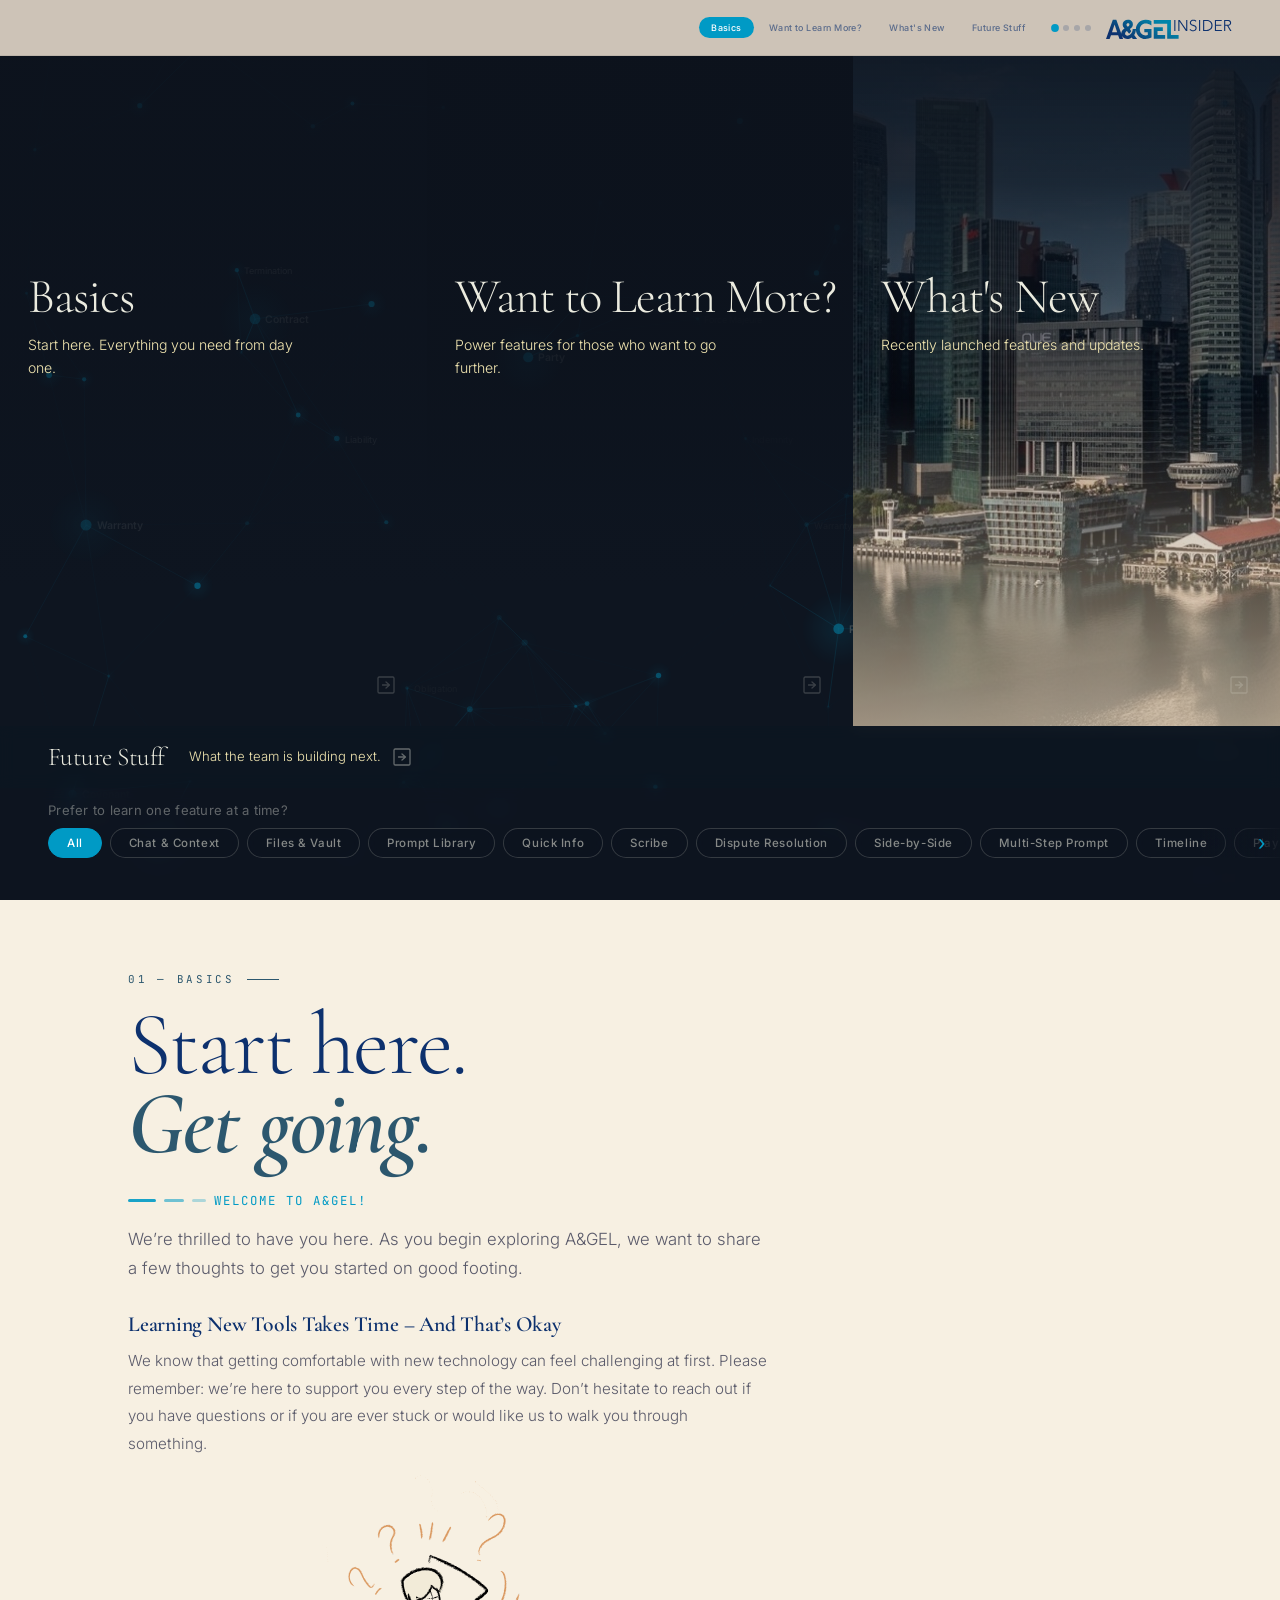
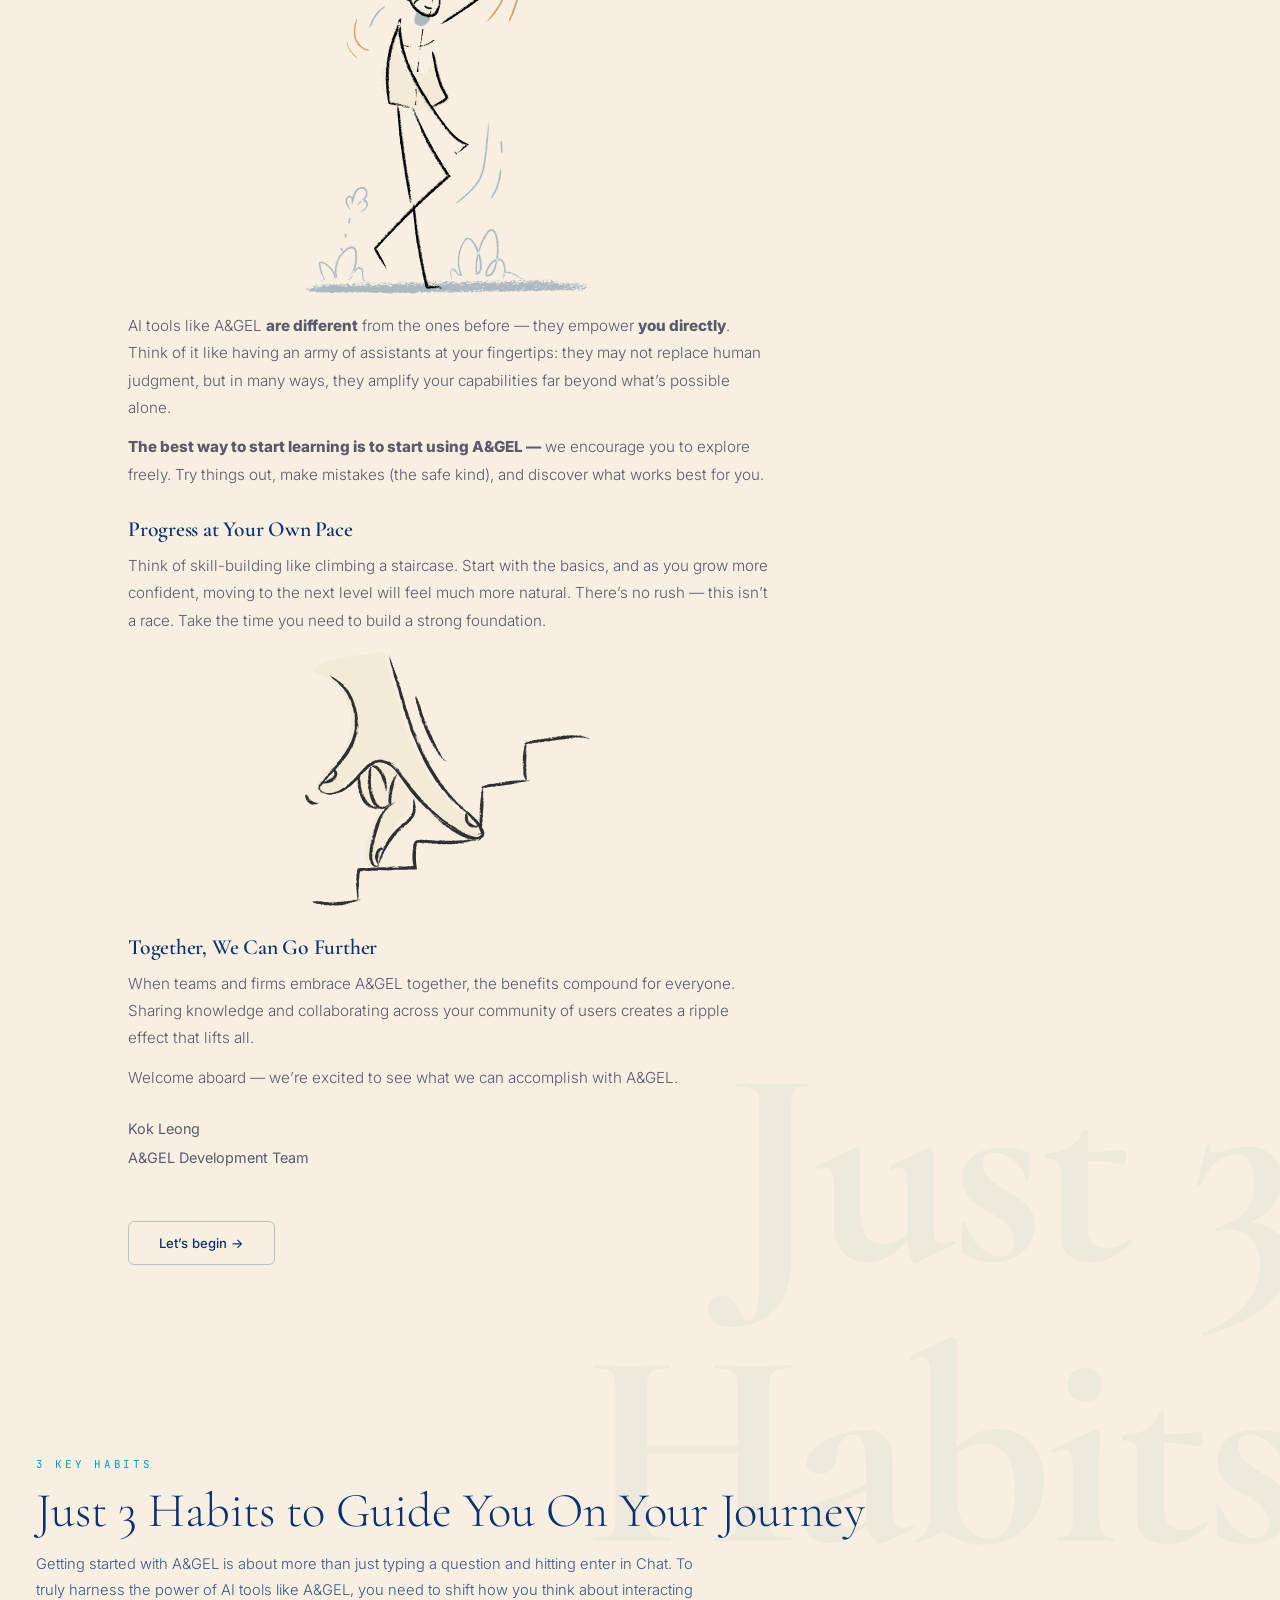
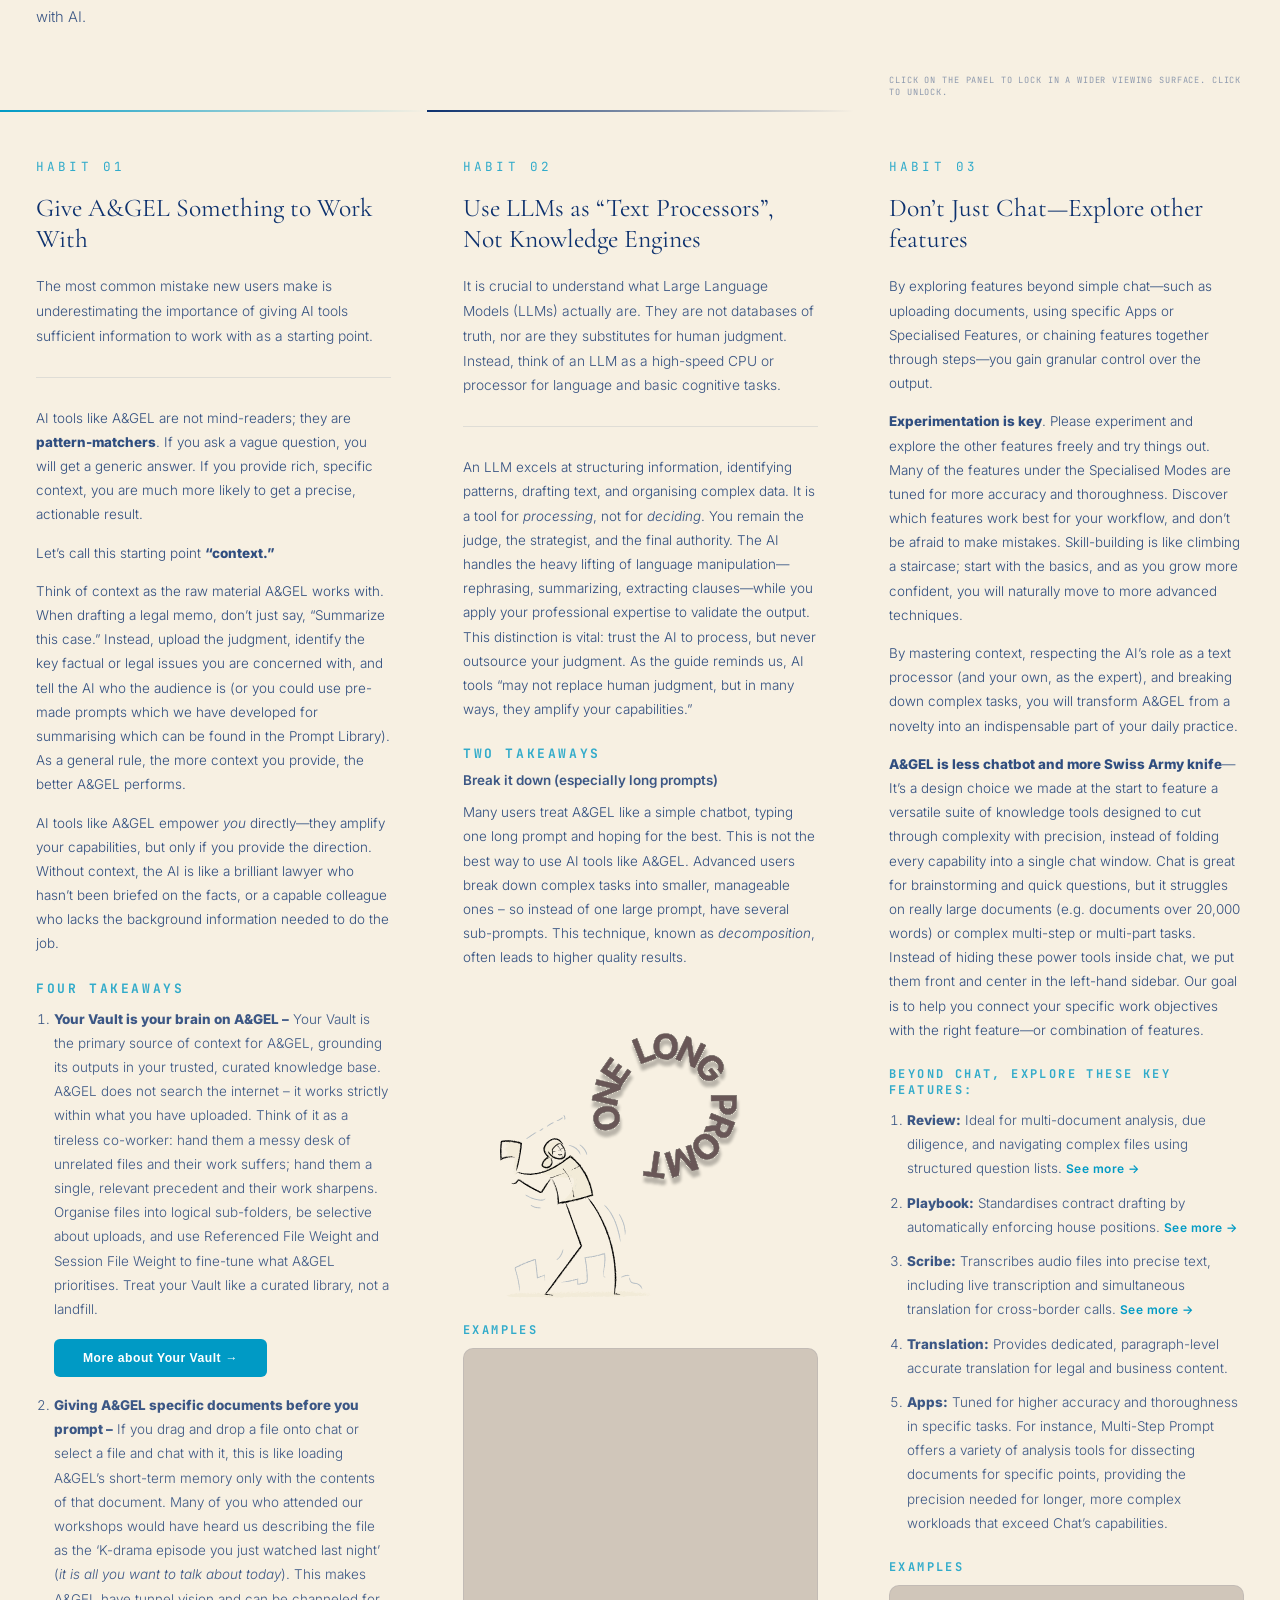
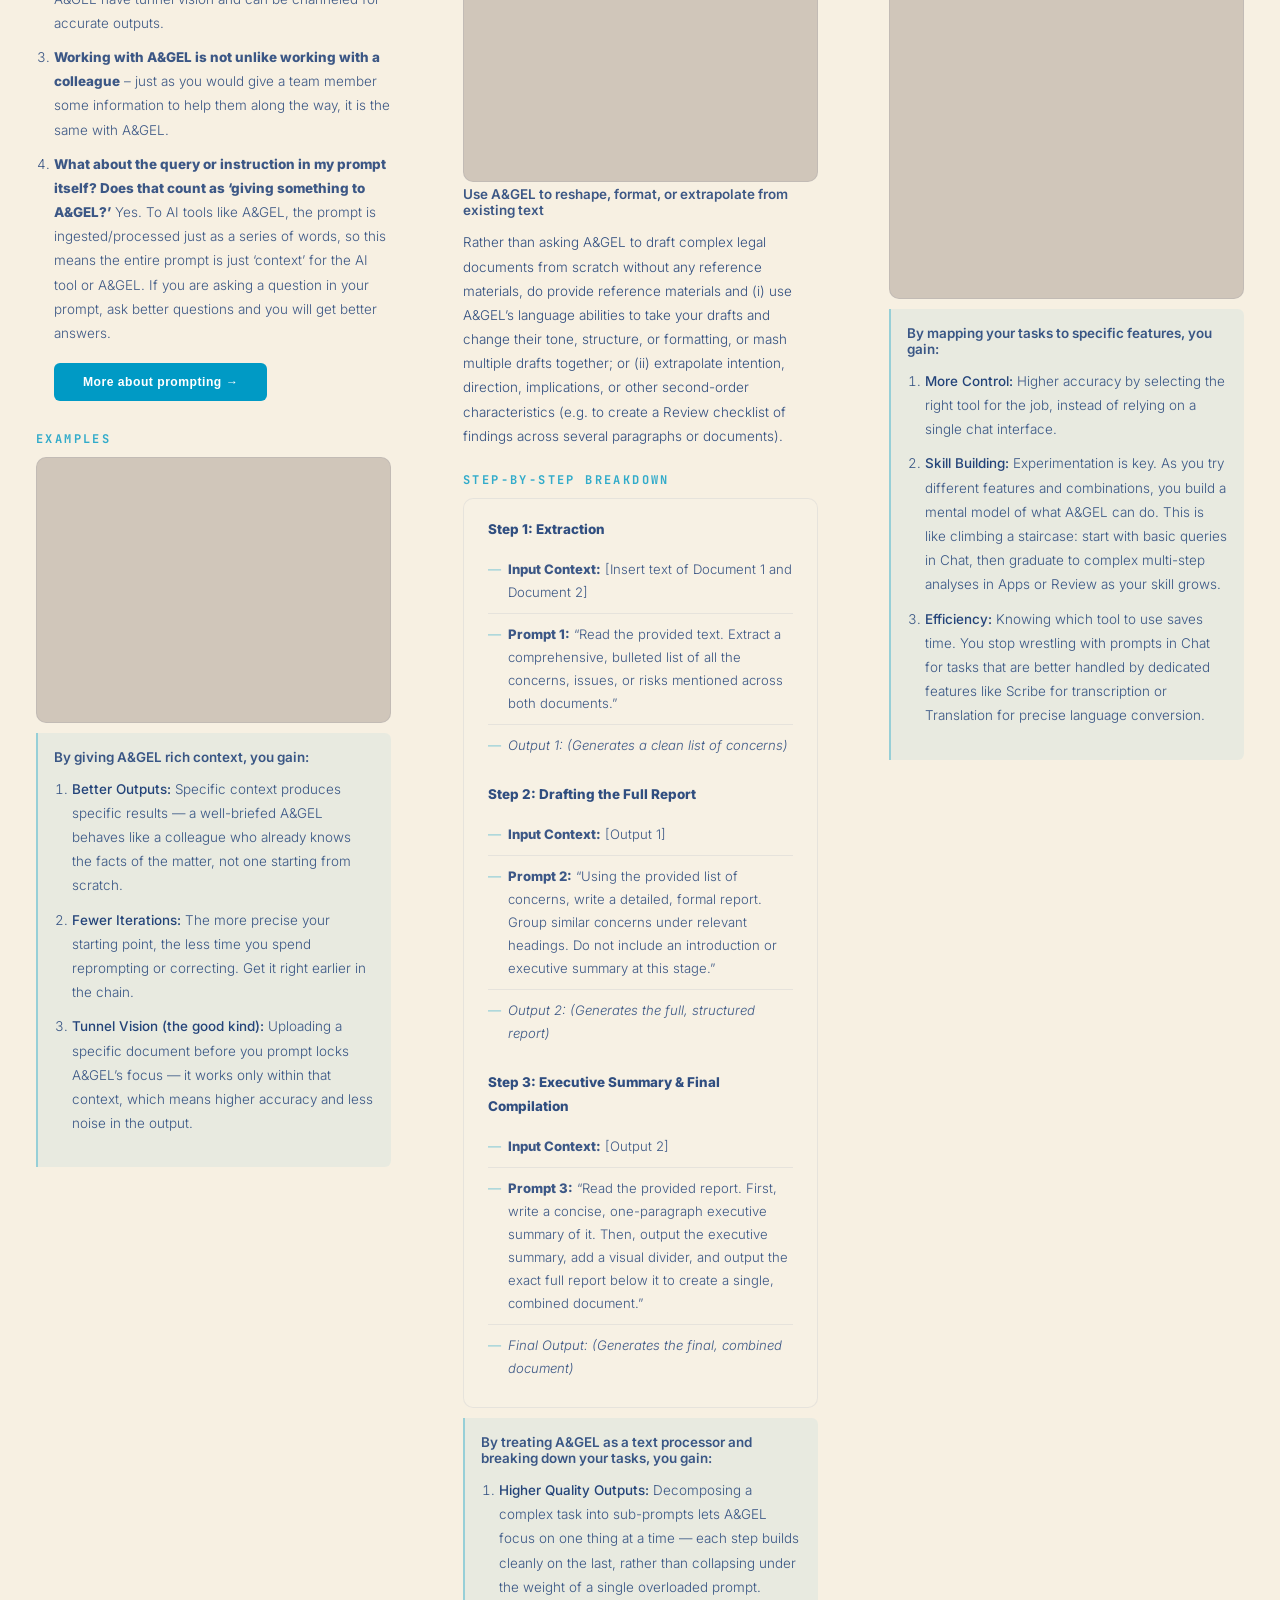
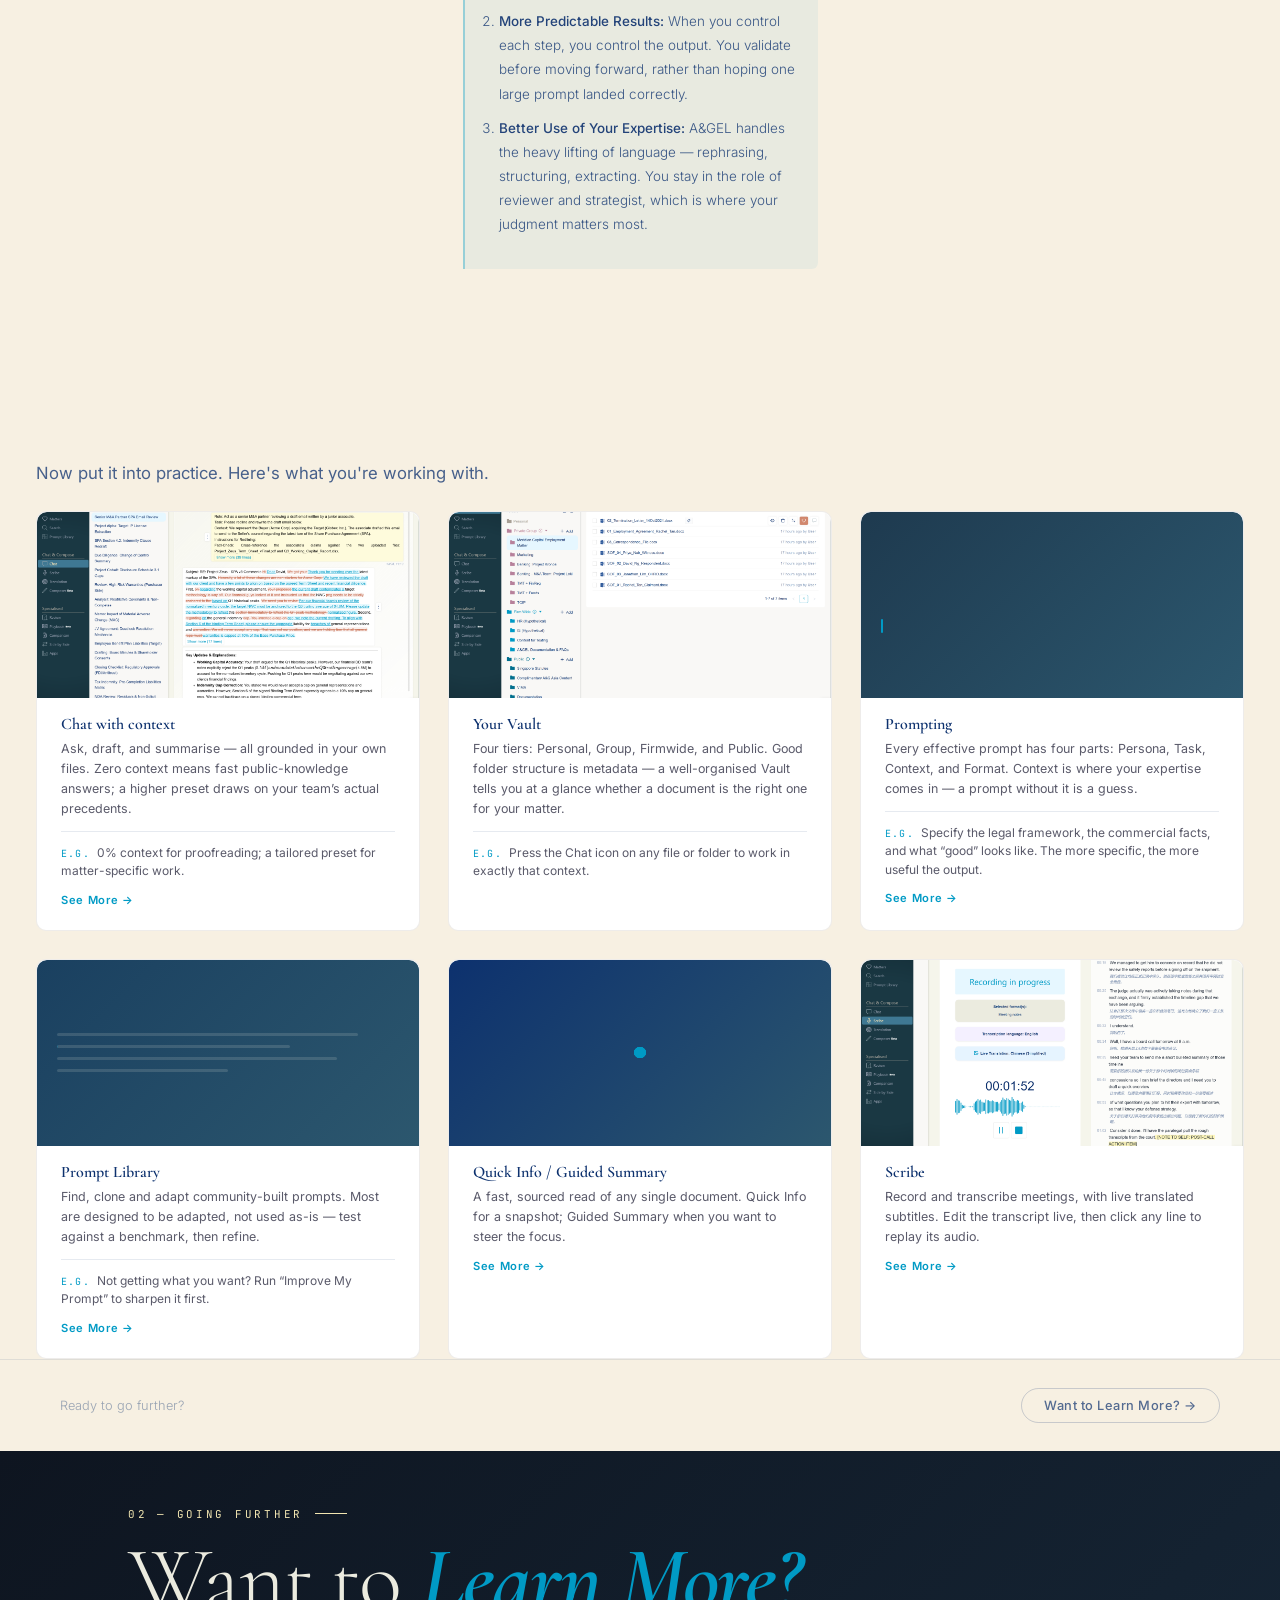
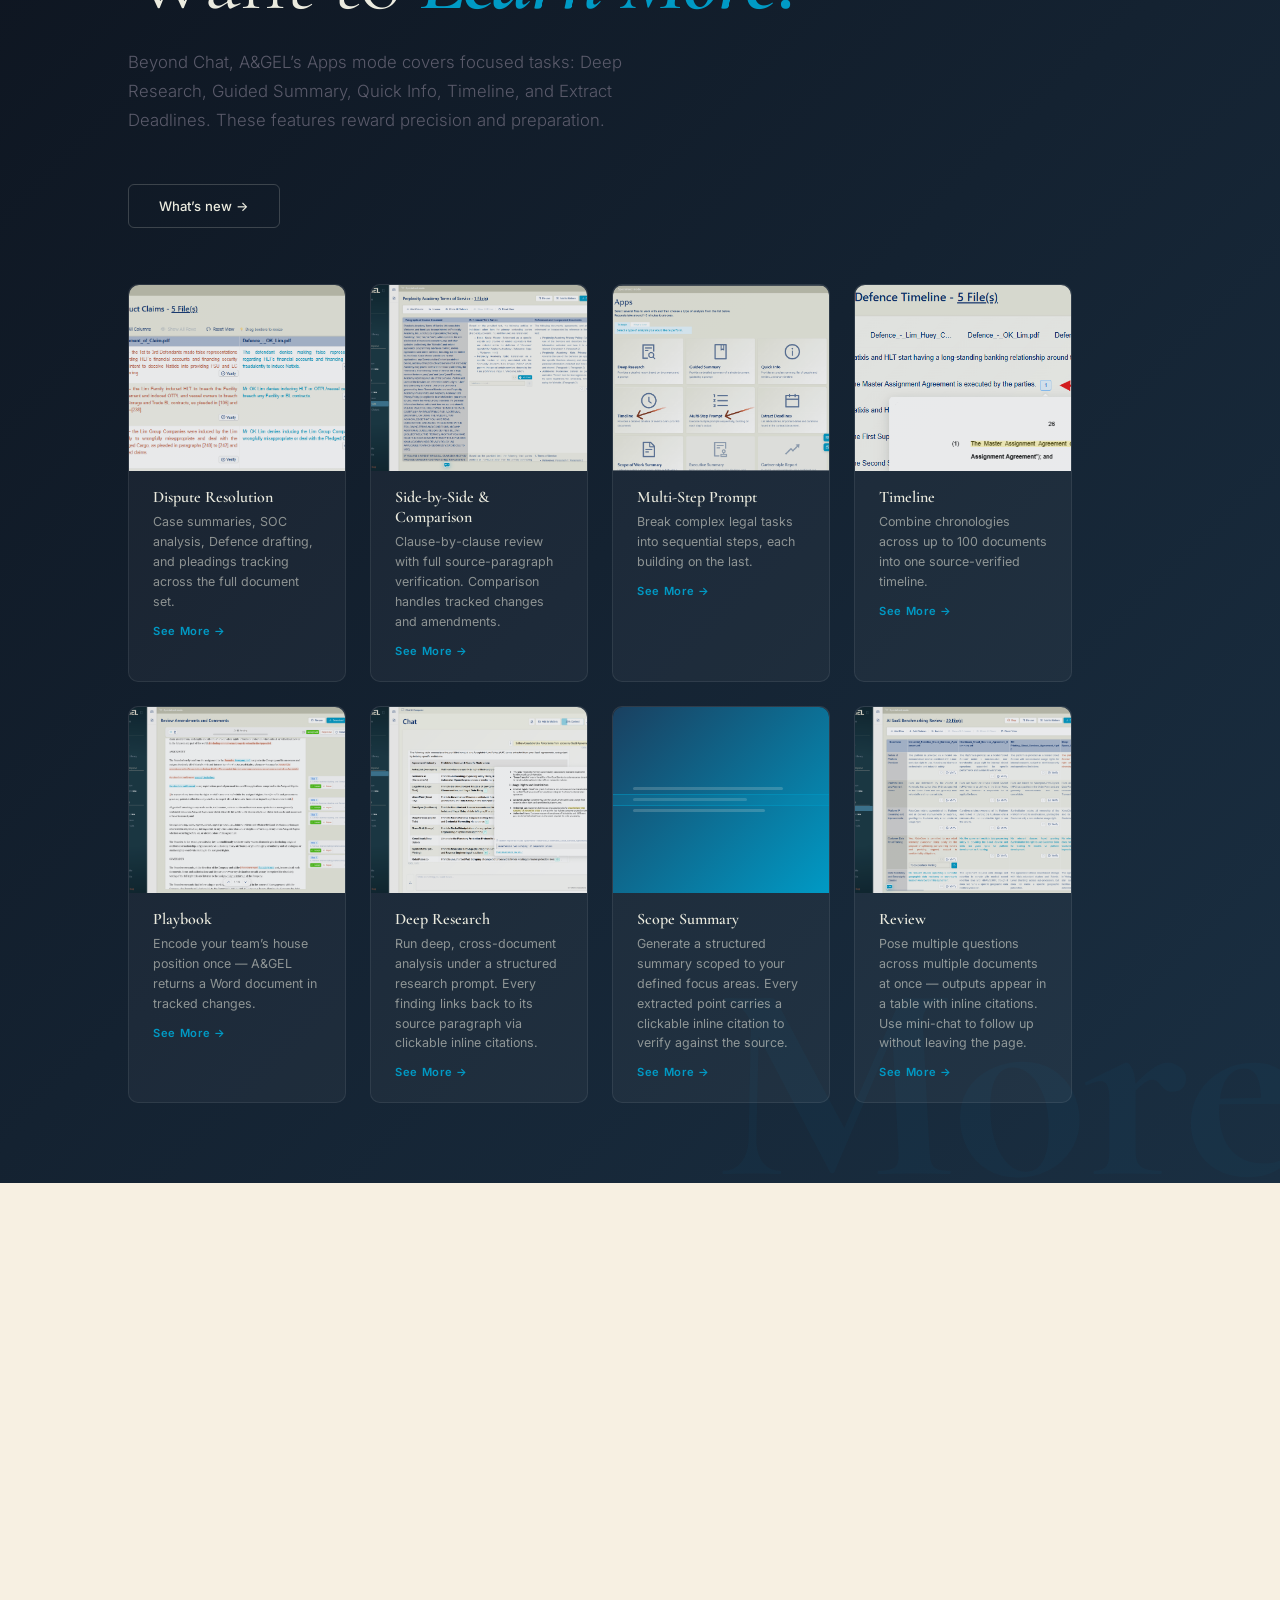
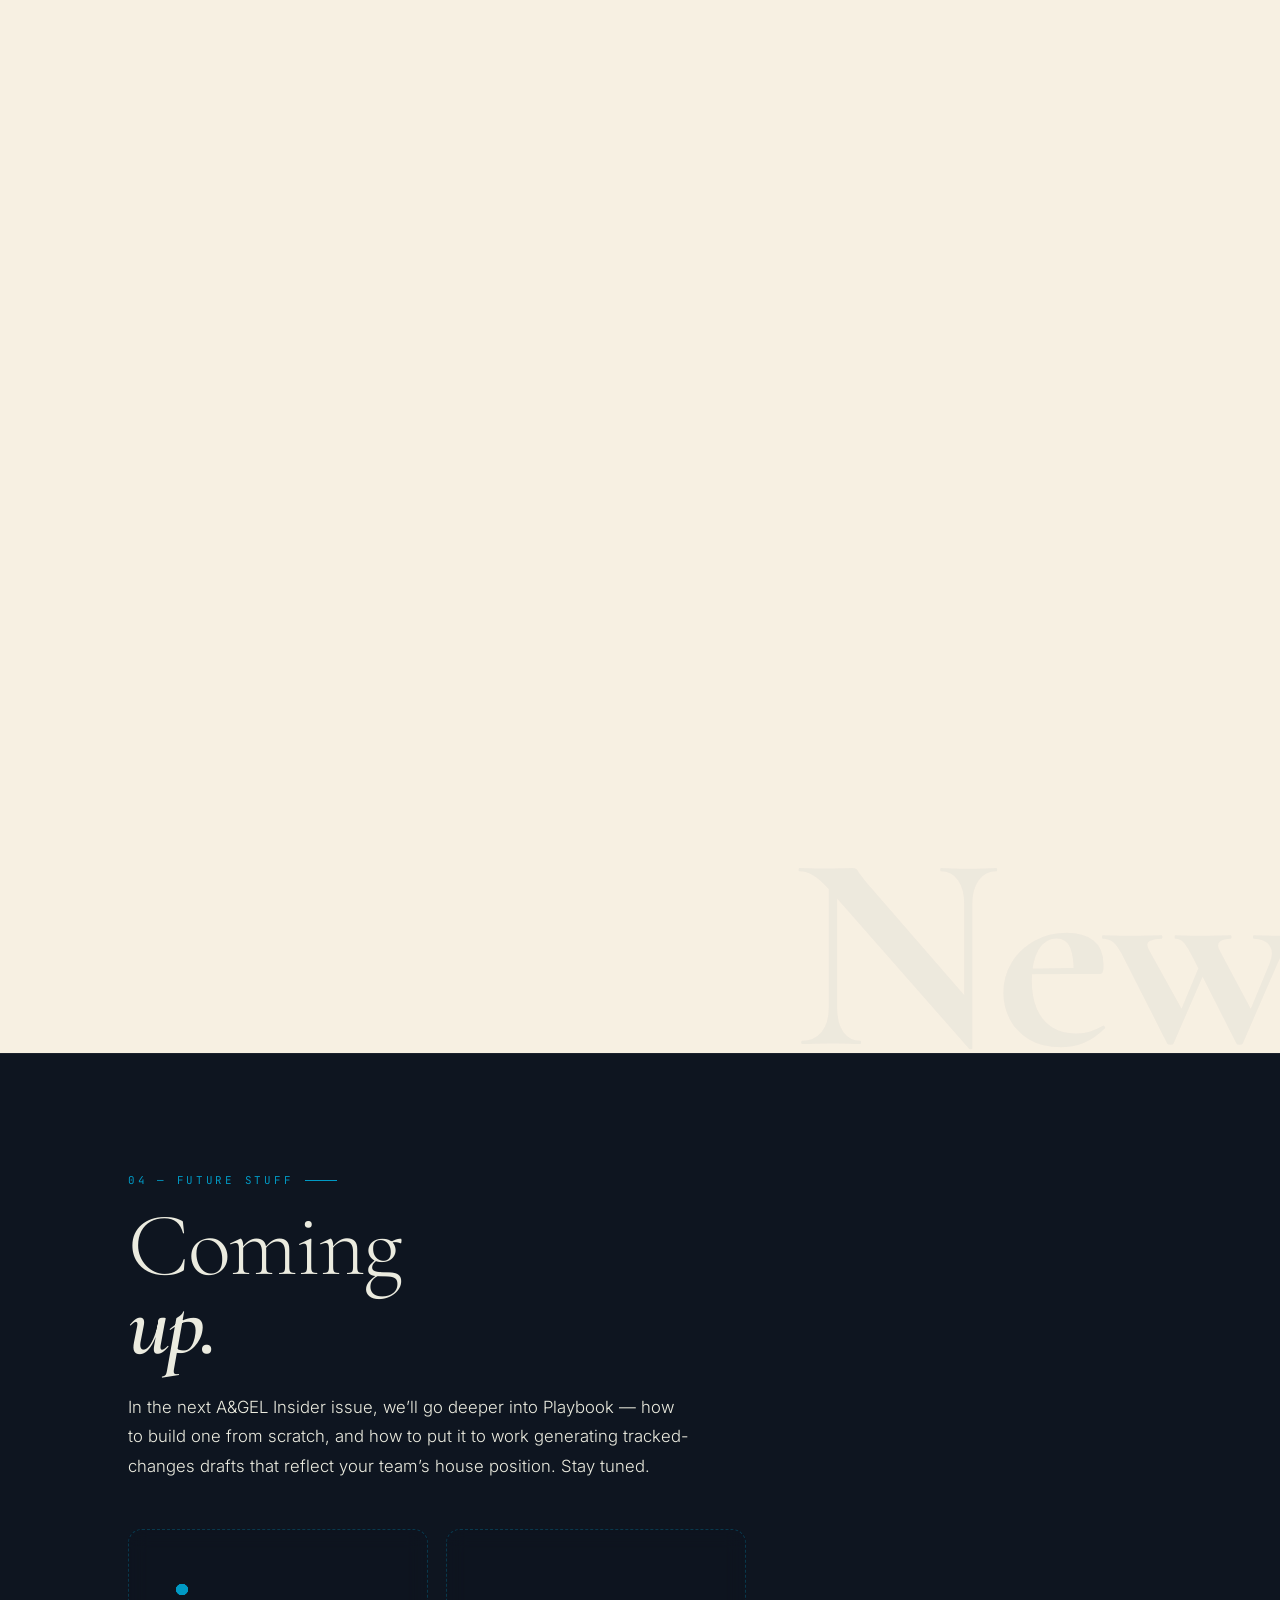
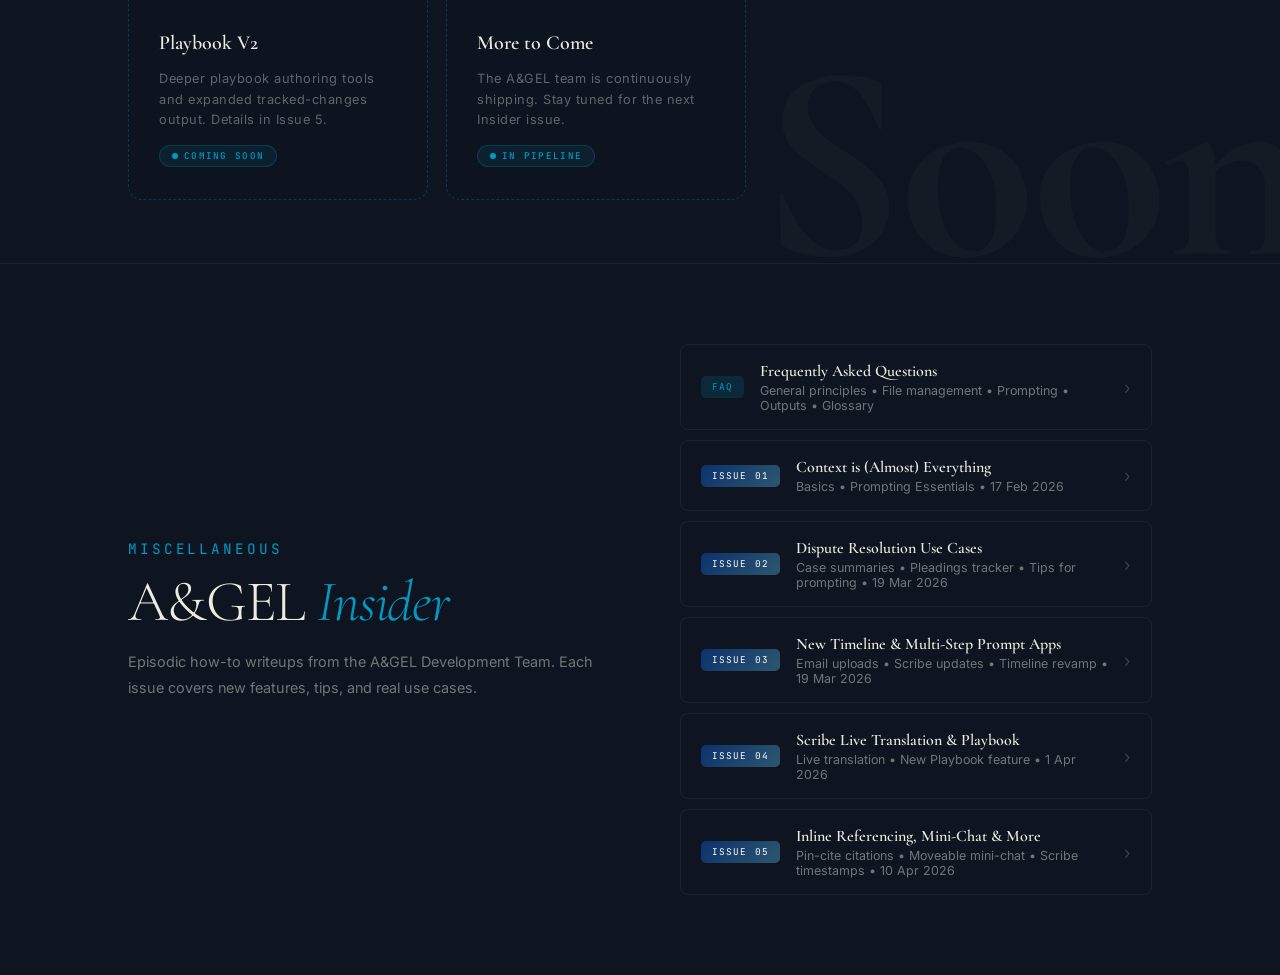
==== index.html @ e74494ed "style: shrink habit/reader CTA buttons 20%, rename vault + prompt library labels" ====
<!DOCTYPE html>
<html lang="en">
<head>
<meta charset="UTF-8"/>
<meta name="viewport" content="width=device-width,initial-scale=1.0"/>
<title>A&GEL — Insider Guide</title>
<link href="https://fonts.googleapis.com/css2?family=Cormorant+Garamond:ital,wght@0,300;0,400;0,600;0,700;1,300;1,400;1,600&family=Inter:wght@300;400;500;600&family=JetBrains+Mono:wght@300;400;500&display=swap" rel="stylesheet"/>
<link rel="stylesheet" href="style.css"/>
</head>
<body>

<!-- LANDING SCREEN -->
<section id="landing">
  <canvas id="landing-canvas" style="position:absolute;inset:0;width:100%;height:100%;pointer-events:none;z-index:1;opacity:0.65;"></canvas>
  <div class="landing-tiles">
    <a class="landing-tile tile-1" href="#panel1">
      <div class="tile-mid">
        <div class="tile-title">Basics</div>
        <div class="tile-sub">Start here. Everything you need from day one.</div>
      </div>
      <span class="tile-enter"><svg width="18" height="18" viewBox="0 0 18 18" fill="none" xmlns="http://www.w3.org/2000/svg"><rect x="1" y="1" width="16" height="16" rx="1.2" stroke="currentColor" stroke-width="1.3"/><path d="M5.5 9h6.5M9 6l3.5 3-3.5 3" stroke="currentColor" stroke-width="1.3" stroke-linecap="round" stroke-linejoin="round"/></svg></span>
    </a>
    <a class="landing-tile tile-2" href="#panel2">
      <div class="tile-mid">
        <div class="tile-title">Want to Learn More?</div>
        <div class="tile-sub">Power features for those who want to go further.</div>
      </div>
      <span class="tile-enter"><svg width="18" height="18" viewBox="0 0 18 18" fill="none" xmlns="http://www.w3.org/2000/svg"><rect x="1" y="1" width="16" height="16" rx="1.2" stroke="currentColor" stroke-width="1.3"/><path d="M5.5 9h6.5M9 6l3.5 3-3.5 3" stroke="currentColor" stroke-width="1.3" stroke-linecap="round" stroke-linejoin="round"/></svg></span>
    </a>
    <a class="landing-tile tile-3" href="#panel3">
      <div class="tile-3-bg tile-3-bg1"></div>
      <div class="tile-3-bg tile-3-bg2"></div>
      <div class="tile-3-bg tile-3-bg3"></div>
      <div class="tile-3-bg tile-3-bg4"></div>
      <div class="tile-mid">
        <div class="tile-title">What's New</div>
        <div class="tile-sub">Recently launched features and updates.</div>
      </div>
      <span class="tile-enter"><svg width="18" height="18" viewBox="0 0 18 18" fill="none" xmlns="http://www.w3.org/2000/svg"><rect x="1" y="1" width="16" height="16" rx="1.2" stroke="currentColor" stroke-width="1.3"/><path d="M5.5 9h6.5M9 6l3.5 3-3.5 3" stroke="currentColor" stroke-width="1.3" stroke-linecap="round" stroke-linejoin="round"/></svg></span>
    </a>
    <a class="landing-tile tile-4" href="#panel4">
      <div class="tile-mid">
        <div class="tile-title">Future Stuff</div>
        <div class="tile-4-sub-row">
          <div class="tile-sub">What the team is building next.</div>
          <span class="tile-enter"><svg width="18" height="18" viewBox="0 0 18 18" fill="none" xmlns="http://www.w3.org/2000/svg"><rect x="1" y="1" width="16" height="16" rx="1.2" stroke="currentColor" stroke-width="1.3"/><path d="M5.5 9h6.5M9 6l3.5 3-3.5 3" stroke="currentColor" stroke-width="1.3" stroke-linecap="round" stroke-linejoin="round"/></svg></span>
        </div>
      </div>
    </a>
    <div class="landing-strip-wrap">
      <span class="strip-label">Prefer to learn one feature at a time?</span>
      <div class="landing-strip-outer">
        <div class="landing-strip">
        <a class="strip-pill strip-pill-active" href="#panel1">All</a>
        <a class="strip-pill" href="#panel1" data-card="card-chat" data-issue="issue-1">Chat &amp; Context</a>
        <a class="strip-pill" href="#panel1" data-card="card-files">Files &amp; Vault</a>
        <a class="strip-pill" href="#panel1" data-card="card-prompts" data-issue="feature-prompt-library">Prompt Library</a>
        <a class="strip-pill" href="#panel1" data-card="card-quickinfo" data-issue="feature-guided-summary">Quick Info</a>
        <a class="strip-pill" href="#panel1" data-card="card-scribe" data-issue="feature-scribe">Scribe</a>
        <a class="strip-pill" href="#panel2" data-card="card-dispute" data-issue="feature-dispute">Dispute Resolution</a>
        <a class="strip-pill" href="#panel2" data-card="card-sidebyside" data-issue="feature-sidebyside">Side-by-Side</a>
        <a class="strip-pill" href="#panel2" data-card="card-multistep" data-issue="feature-multistep">Multi-Step Prompt</a>
        <a class="strip-pill" href="#panel2" data-card="card-timeline" data-issue="feature-timeline">Timeline</a>
        <a class="strip-pill" href="#panel2" data-card="card-playbook" data-issue="feature-playbook">Playbook</a>
        <a class="strip-pill" href="#panel2" data-card="card-deepresearch" data-issue="feature-deepresearch">Deep Research</a>
        <a class="strip-pill" href="#panel2" data-card="card-scopesummary" data-issue="feature-scopesummary">Scope Summary</a>
        <a class="strip-pill" href="#panel2" data-card="card-review" data-issue="feature-review">Review</a>
        <a class="strip-pill" href="#panel3">What's New</a>
        <a class="strip-pill" href="#panel4">Future Stuff</a>
      </div>
      <span class="strip-scroll-chevron" aria-hidden="true">&#8250;</span>
      </div>
    </div>
  </div>
</section>

<!-- NAV -->
<nav id="nav">
  <div class="nav-right">
    <div class="nav-labels">
      <a href="#panel1" class="nav-label" data-panel="0">Basics</a>
      <a href="#panel2" class="nav-label" data-panel="1">Want to Learn More?</a>
      <a href="#panel3" class="nav-label" data-panel="2">What's New</a>
      <a href="#panel4" class="nav-label" data-panel="3">Future Stuff</a>
    </div>
    <div class="nav-dots">
      <button class="nav-dot on" data-panel="0" aria-label="Basics"></button>
      <button class="nav-dot" data-panel="1" aria-label="Want to Learn More?"></button>
      <button class="nav-dot" data-panel="2" aria-label="What's New"></button>
      <button class="nav-dot" data-panel="3" aria-label="Future Stuff"></button>
    </div>
    <a href="#landing" style="display:flex;align-items:center;flex-shrink:0"><img src="assets/agel-insider-logo.svg" alt="A&GEL Insider" class="nav-insider-logo"/></a>
  </div>
</nav>

<!-- PANEL 1: BASICS -->
<section class="panel panel-1" id="panel1">
  <canvas id="graph-canvas" style="display:none;position:absolute;inset:0;width:100%;height:100%;opacity:0.55;pointer-events:none;z-index:1;"></canvas>
  <div class="panel-bg-word">Just 3<br>Habits</div>
  <div class="panel-inner">
    <div class="panel-num rv">01 &mdash; Basics</div>
    <h2 class="panel-h rv d1">Start here.<br><em>Get going.</em></h2>
    <div class="welcome-tally rv">
      <span class="wt-bar"></span><span class="wt-bar"></span><span class="wt-bar"></span>
      <span class="wt-text">Welcome to A&amp;GEL!</span>
    </div>
    <div class="panel-welcome rv d2">
      <p class="panel-welcome-intro">We&rsquo;re thrilled to have you here. As you begin exploring A&amp;GEL, we want to share a few thoughts to get you started on good footing.</p>
      <h3 class="panel-welcome-h">Learning New Tools Takes Time &ndash; And That&rsquo;s Okay</h3>
      <p class="panel-welcome-p">We know that getting comfortable with new technology can feel challenging at first. Please remember: we&rsquo;re here to support you every step of the way. Don&rsquo;t hesitate to reach out if you have questions or if you are ever stuck or would like us to walk you through something.</p>
      <img class="panel-welcome-img" src="assets/Frame%202719.svg" alt="">
      <p class="panel-welcome-p">AI tools like A&amp;GEL <strong>are different</strong> from the ones before &mdash; they empower <strong>you directly</strong>. Think of it like having an army of assistants at your fingertips: they may not replace human judgment, but in many ways, they amplify your capabilities far beyond what&rsquo;s possible alone.</p>
      <p class="panel-welcome-p"><strong>The best way to start learning is to start using A&amp;GEL &mdash;</strong> we encourage you to explore freely. Try things out, make mistakes (the safe kind), and discover what works best for you.</p>
      <h3 class="panel-welcome-h">Progress at Your Own Pace</h3>
      <p class="panel-welcome-p">Think of skill-building like climbing a staircase. Start with the basics, and as you grow more confident, moving to the next level will feel much more natural. There&rsquo;s no rush &mdash; this isn&rsquo;t a race. Take the time you need to build a strong foundation.</p>
      <img class="panel-welcome-img" src="assets/Frame%202717%20(1).svg" alt="">
      <h3 class="panel-welcome-h">Together, We Can Go Further</h3>
      <p class="panel-welcome-p">When teams and firms embrace A&amp;GEL together, the benefits compound for everyone. Sharing knowledge and collaborating across your community of users creates a ripple effect that lifts all.</p>
      <p class="panel-welcome-p">Welcome aboard &mdash; we&rsquo;re excited to see what we can accomplish with A&amp;GEL.</p>
      <p class="panel-welcome-sig">Kok Leong<br>A&amp;GEL Development Team</p>
    </div>
    <div class="panel-cta rv d3">
      <a href="#habits" class="btn-ghost-light">Let&rsquo;s begin &rarr;</a>
    </div>
  </div>
</section>

<!-- HABITS: 3 KEY HABITS -->
<section id="habits" class="panel panel-habits">
  <div class="habits-header">
    <div class="habits-eyebrow">3 Key Habits</div>
    <h1 class="habits-page-title">Just 3 Habits to Guide You On Your Journey</h1>
    <p class="habits-page-intro">Getting started with A&amp;GEL is about more than just typing a question and hitting enter in Chat. To truly harness the power of AI tools like A&amp;GEL, you need to shift how you think about interacting with AI.</p>
  </div>
  <div class="habits-lock-hint">Click on the panel to lock in a wider viewing surface. Click to unlock.</div>
  <div class="habits-grid">

    <!-- Tile 1 -->
    <div class="habit-tile habit-tile-1">
      <div class="habit-num">Habit 01</div>
      <h2 class="habit-title">Give A&amp;GEL Something to Work With</h2>
      <p class="habit-intro">The most common mistake new users make is underestimating the importance of giving AI tools sufficient information to work with as a starting point.</p>
      <div class="habit-body">
        <p>AI tools like A&amp;GEL are not mind-readers; they are <strong>pattern-matchers</strong>. If you ask a vague question, you will get a generic answer. If you provide rich, specific context, you are much more likely to get a precise, actionable result.</p>
        <p>Let&rsquo;s call this starting point <strong>&ldquo;context.&rdquo;</strong></p>
        <p>Think of context as the raw material A&amp;GEL works with. When drafting a legal memo, don&rsquo;t just say, &ldquo;Summarize this case.&rdquo; Instead, upload the judgment, identify the key factual or legal issues you are concerned with, and tell the AI who the audience is (or you could use pre-made prompts which we have developed for summarising which can be found in the Prompt Library). As a general rule, the more context you provide, the better A&amp;GEL performs.</p>
        <p>AI tools like A&amp;GEL empower <em>you</em> directly&mdash;they amplify your capabilities, but only if you provide the direction. Without context, the AI is like a brilliant lawyer who hasn&rsquo;t been briefed on the facts, or a capable colleague who lacks the background information needed to do the job.</p>
        <div class="habit-section-label is-lg">Four Takeaways</div>
        <ol class="habit-ol">
          <li><strong>Your Vault is your brain on A&amp;GEL &ndash;</strong> Your Vault is the primary source of context for A&amp;GEL, grounding its outputs in your trusted, curated knowledge base. A&amp;GEL does not search the internet &ndash; it works strictly within what you have uploaded. Think of it as a tireless co-worker: hand them a messy desk of unrelated files and their work suffers; hand them a single, relevant precedent and their work sharpens. Organise files into logical sub-folders, be selective about uploads, and use Referenced File Weight and Session File Weight to fine-tune what A&amp;GEL prioritises. Treat your Vault like a curated library, not a landfill. <button class="habit-more-btn" onclick="openIssue('feature-vault',this)">More about Your Vault &rarr;</button></li>
          <li><strong>Giving A&amp;GEL specific documents before you prompt &ndash;</strong> If you drag and drop a file onto chat or select a file and chat with it, this is like loading A&amp;GEL&rsquo;s short-term memory only with the contents of that document. Many of you who attended our workshops would have heard us describing the file as the &lsquo;K-drama episode you just watched last night&rsquo; (<em>it is all you want to talk about today</em>). This makes A&amp;GEL have tunnel vision and can be channeled for accurate outputs.</li>
          <li><strong>Working with A&amp;GEL is not unlike working with a colleague</strong> &ndash; just as you would give a team member some information to help them along the way, it is the same with A&amp;GEL.</li>
          <li><strong>What about the query or instruction in my prompt itself? Does that count as &lsquo;giving something to A&amp;GEL?&rsquo;</strong> Yes. To AI tools like A&amp;GEL, the prompt is ingested/processed just as a series of words, so this means the entire prompt is just &lsquo;context&rsquo; for the AI tool or A&amp;GEL. If you are asking a question in your prompt, ask better questions and you will get better answers. <button class="habit-more-btn" onclick="openIssue('feature-prompting',this)">More about prompting &rarr;</button></li>
        </ol>
        <div class="habit-section-label">Examples</div>
        <div class="habit-typewriter"
          data-bad='Asking A&amp;GEL to &ldquo;Review this clause&rdquo;'
          data-good='&ldquo;Review this clause for the [customer], for [&hellip;]&rdquo; and state what the review should be looking out for (e.g. &ldquo;any issues that relate to fees or financial matters&rdquo;).'
          data-bad-delay="48" data-bad-trans="72"
          data-good-delay="168" data-good-trans="252">
        </div>
        <div class="habit-example">
          <div class="habit-section-sublabel">By giving A&amp;GEL rich context, you gain:</div>
          <ol class="habit-ol">
            <li><strong>Better Outputs:</strong> Specific context produces specific results &mdash; a well-briefed A&amp;GEL behaves like a colleague who already knows the facts of the matter, not one starting from scratch.</li>
            <li><strong>Fewer Iterations:</strong> The more precise your starting point, the less time you spend reprompting or correcting. Get it right earlier in the chain.</li>
            <li><strong>Tunnel Vision (the good kind):</strong> Uploading a specific document before you prompt locks A&amp;GEL&rsquo;s focus &mdash; it works only within that context, which means higher accuracy and less noise in the output.</li>
          </ol>
        </div>
      </div>
    </div>

    <!-- Tile 2 -->
    <div class="habit-tile habit-tile-2">
      <div class="habit-num">Habit 02</div>
      <h2 class="habit-title">Use LLMs as &ldquo;Text Processors&rdquo;, Not Knowledge Engines</h2>
      <p class="habit-intro">It is crucial to understand what Large Language Models (LLMs) actually are. They are not databases of truth, nor are they substitutes for human judgment. Instead, think of an LLM as a high-speed CPU or processor for language and basic cognitive tasks.</p>
      <div class="habit-body">
        <p>An LLM excels at structuring information, identifying patterns, drafting text, and organising complex data. It is a tool for <em>processing</em>, not for <em>deciding</em>. You remain the judge, the strategist, and the final authority. The AI handles the heavy lifting of language manipulation&mdash;rephrasing, summarizing, extracting clauses&mdash;while you apply your professional expertise to validate the output. This distinction is vital: trust the AI to process, but never outsource your judgment. As the guide reminds us, AI tools &ldquo;may not replace human judgment, but in many ways, they amplify your capabilities.&rdquo;</p>
        <div class="habit-section-label is-lg">Two Takeaways</div>
        <div class="habit-section-sublabel">Break it down (especially long prompts)</div>
        <p>Many users treat A&amp;GEL like a simple chatbot, typing one long prompt and hoping for the best. This is not the best way to use AI tools like A&amp;GEL. Advanced users break down complex tasks into smaller, manageable ones &ndash; so instead of one large prompt, have several sub-prompts. This technique, known as <em>decomposition</em>, often leads to higher quality results.</p>
        <img src="assets/group-2509.svg" alt="One Long Prompt" class="habit-svg-illus"/>
        <div class="habit-section-label">Examples</div>
        <div class="habit-typewriter"
          data-bad='&lsquo;a large, elaborate, multi-part prompt all at once, e.g. like &ldquo;prepare a report that captures all my concerns from document 1 and document 2 and then summarise the report to create an executive summary and combine both the full report and executive summary into one document&rdquo;&rsquo;'
          data-good-lines='chop up the prompt &ndash; break it down a little and using Multi-Step in Apps|||Step 1: Extraction|||Step 2: Draft the Full Report|||Step 3: Executive Summary &amp; Final Compilation'
          data-bad-delay="28" data-bad-trans="42"
          data-good-delay="276" data-good-trans="414">
        </div>
        <div class="habit-section-sublabel">Use A&amp;GEL to reshape, format, or extrapolate from existing text</div>
        <p>Rather than asking A&amp;GEL to draft complex legal documents from scratch without any reference materials, do provide reference materials and (i) use A&amp;GEL&rsquo;s language abilities to take your drafts and change their tone, structure, or formatting, or mash multiple drafts together; or (ii) extrapolate intention, direction, implications, or other second-order characteristics (e.g. to create a Review checklist of findings across several paragraphs or documents).</p>
        <div class="habit-section-label">Step-by-step breakdown</div>
        <div class="habit-steps-box">
          <p><strong>Step 1: Extraction</strong></p>
          <ul>
            <li><strong>Input Context:</strong> [Insert text of Document 1 and Document 2]</li>
            <li><strong>Prompt 1:</strong> &ldquo;Read the provided text. Extract a comprehensive, bulleted list of all the concerns, issues, or risks mentioned across both documents.&rdquo;</li>
            <li><em>Output 1: (Generates a clean list of concerns)</em></li>
          </ul>
          <p><strong>Step 2: Drafting the Full Report</strong></p>
          <ul>
            <li><strong>Input Context:</strong> [Output 1]</li>
            <li><strong>Prompt 2:</strong> &ldquo;Using the provided list of concerns, write a detailed, formal report. Group similar concerns under relevant headings. Do not include an introduction or executive summary at this stage.&rdquo;</li>
            <li><em>Output 2: (Generates the full, structured report)</em></li>
          </ul>
          <p><strong>Step 3: Executive Summary &amp; Final Compilation</strong></p>
          <ul>
            <li><strong>Input Context:</strong> [Output 2]</li>
            <li><strong>Prompt 3:</strong> &ldquo;Read the provided report. First, write a concise, one-paragraph executive summary of it. Then, output the executive summary, add a visual divider, and output the exact full report below it to create a single, combined document.&rdquo;</li>
            <li><em>Final Output: (Generates the final, combined document)</em></li>
          </ul>
        </div>
        <div class="habit-example">
          <div class="habit-section-sublabel">By treating A&amp;GEL as a text processor and breaking down your tasks, you gain:</div>
          <ol class="habit-ol">
            <li><strong>Higher Quality Outputs:</strong> Decomposing a complex task into sub-prompts lets A&amp;GEL focus on one thing at a time &mdash; each step builds cleanly on the last, rather than collapsing under the weight of a single overloaded prompt.</li>
            <li><strong>More Predictable Results:</strong> When you control each step, you control the output. You validate before moving forward, rather than hoping one large prompt landed correctly.</li>
            <li><strong>Better Use of Your Expertise:</strong> A&amp;GEL handles the heavy lifting of language &mdash; rephrasing, structuring, extracting. You stay in the role of reviewer and strategist, which is where your judgment matters most.</li>
          </ol>
        </div>
      </div>
    </div>

    <!-- Tile 3 -->
    <div class="habit-tile habit-tile-3">
      <div class="habit-num">Habit 03</div>
      <h2 class="habit-title">Don&rsquo;t Just Chat&mdash;Explore other features</h2>
      <div class="habit-body">
        <p>By exploring features beyond simple chat&mdash;such as uploading documents, using specific Apps or Specialised Features, or chaining features together through steps&mdash;you gain granular control over the output.</p>
        <p><strong>Experimentation is key</strong>. Please experiment and explore the other features freely and try things out. Many of the features under the Specialised Modes are tuned for more accuracy and thoroughness. Discover which features work best for your workflow, and don&rsquo;t be afraid to make mistakes. Skill-building is like climbing a staircase; start with the basics, and as you grow more confident, you will naturally move to more advanced techniques.</p>
        <p>By mastering context, respecting the AI&rsquo;s role as a text processor (and your own, as the expert), and breaking down complex tasks, you will transform A&amp;GEL from a novelty into an indispensable part of your daily practice.</p>

        <p><strong>A&amp;GEL is less chatbot and more Swiss Army knife</strong>&mdash; It&rsquo;s a design choice we made at the start to feature a versatile suite of knowledge tools designed to cut through complexity with precision, instead of folding every capability into a single chat window. Chat is great for brainstorming and quick questions, but it struggles on really large documents (e.g. documents over 20,000 words) or complex multi-step or multi-part tasks. Instead of hiding these power tools inside chat, we put them front and center in the left-hand sidebar. Our goal is to help you connect your specific work objectives with the right feature&mdash;or combination of features.</p>

        <div class="habit-section-label">Beyond Chat, explore these key features:</div>
        <ol class="habit-ol">
          <li><strong>Review:</strong> Ideal for multi-document analysis, due diligence, and navigating complex files using structured question lists. <a href="#" class="habit-feature-link" onclick="openIssue('feature-review',this);return false;">See more &rarr;</a></li>
          <li><strong>Playbook:</strong> Standardises contract drafting by automatically enforcing house positions. <a href="#" class="habit-feature-link" onclick="openIssue('feature-playbook',this);return false;">See more &rarr;</a></li>
          <li><strong>Scribe:</strong> Transcribes audio files into precise text, including live transcription and simultaneous translation for cross-border calls. <a href="#" class="habit-feature-link" onclick="openIssue('feature-scribe',this);return false;">See more &rarr;</a></li>
          <li><strong>Translation:</strong> Provides dedicated, paragraph-level accurate translation for legal and business content.</li>
          <li><strong>Apps:</strong> Tuned for higher accuracy and thoroughness in specific tasks. For instance, Multi-Step Prompt offers a variety of analysis tools for dissecting documents for specific points, providing the precision needed for longer, more complex workloads that exceed Chat&rsquo;s capabilities.</li>
        </ol>

        <div class="habit-section-label">Examples</div>
        <div class="habit-typewriter"
          data-bad='Pasting a 90-page agreement into Chat and asking &ldquo;what are the risks?&rdquo;'
          data-good='Run it through &lsquo;Review&rsquo; with a structured question list &mdash; or &lsquo;Multi-Step&rsquo; in Apps &mdash; to work through the document section by section and pinpoint exactly what you are looking for.'
          data-bad-delay="48" data-bad-trans="72"
          data-good-delay="168" data-good-trans="252">
        </div>
        <div class="habit-example">
          <div class="habit-section-sublabel">By mapping your tasks to specific features, you gain:</div>
          <ol class="habit-ol">
            <li><strong>More Control:</strong> Higher accuracy by selecting the right tool for the job, instead of relying on a single chat interface.</li>
            <li><strong>Skill Building:</strong> Experimentation is key. As you try different features and combinations, you build a mental model of what A&amp;GEL can do. This is like climbing a staircase: start with basic queries in Chat, then graduate to complex multi-step analyses in Apps or Review as your skill grows.</li>
            <li><strong>Efficiency:</strong> Knowing which tool to use saves time. You stop wrestling with prompts in Chat for tasks that are better handled by dedicated features like Scribe for transcription or Translation for precise language conversion.</li>
          </ol>
        </div>
      </div>
    </div>

  </div><!-- /.habits-grid -->

</section>

<!-- BASICS FEATURE CARDS -->
<div class="basics-cards-wrap">
  <div class="panel-inner">
    <p class="cards-intro">Now put it into practice. Here's what you're working with.</p>
    <div class="panel-cards">
      <a class="card-light" id="card-chat" href="#" onclick="openIssue('issue-1',this);return false;">
        <img class="card-thumb" src="assets/Chat.png" alt="Chat with context">
        <div class="card-light-title">Chat with context</div>
        <p class="card-light-body">Ask, draft, and summarise &mdash; all grounded in your own files. Zero context means fast public-knowledge answers; a higher preset draws on your team&rsquo;s actual precedents.</p>
        <hr class="card-light-rule"/>
        <p class="card-light-eg"><span class="card-eg-label">E.G.</span> 0% context for proofreading; a tailored preset for matter-specific work.</p>
        <span class="card-light-link">See More &rarr;</span>
      </a>
      <div class="card-light" id="card-files">
        <img class="card-thumb" src="assets/Files.png" alt="Your Vault">
        <div class="card-light-title">Your Vault</div>
        <p class="card-light-body">Four tiers: Personal, Group, Firmwide, and Public. Good folder structure is metadata &mdash; a well-organised Vault tells you at a glance whether a document is the right one for your matter.</p>
        <hr class="card-light-rule"/>
        <p class="card-light-eg"><span class="card-eg-label">E.G.</span> Press the Chat icon on any file or folder to work in exactly that context.</p>
      </div>
      <a class="card-light" href="#" onclick="openIssue('feature-prompting',this);return false;">
        <div class="card-thumb anim-prompt"><div class="prompt-line pl-a"></div><div class="prompt-line pl-b"></div><div class="prompt-line pl-c"></div><div class="prompt-cursor"></div></div>
        <div class="card-light-title">Prompting</div>
        <p class="card-light-body">Every effective prompt has four parts: Persona, Task, Context, and Format. Context is where your expertise comes in &mdash; a prompt without it is a guess.</p>
        <hr class="card-light-rule"/>
        <p class="card-light-eg"><span class="card-eg-label">E.G.</span> Specify the legal framework, the commercial facts, and what &ldquo;good&rdquo; looks like. The more specific, the more useful the output.</p>
        <span class="card-light-link">See More &rarr;</span>
      </a>
      <a class="card-light" id="card-prompts" href="#" onclick="openIssue('feature-prompt-library',this);return false;">
        <div class="card-thumb anim-library"><div class="lib-row"></div><div class="lib-row"></div><div class="lib-row"></div><div class="lib-row"></div></div>
        <div class="card-light-title">Prompt Library</div>
        <p class="card-light-body">Find, clone and adapt community-built prompts. Most are designed to be adapted, not used as-is &mdash; test against a benchmark, then refine.</p>
        <hr class="card-light-rule"/>
        <p class="card-light-eg"><span class="card-eg-label">E.G.</span> Not getting what you want? Run &ldquo;Improve My Prompt&rdquo; to sharpen it first.</p>
        <span class="card-light-link">See More &rarr;</span>
      </a>
      <a class="card-light" id="card-quickinfo" href="#" onclick="openIssue('feature-guided-summary',this);return false;">
        <div class="card-thumb anim-sonar-wrap"><div class="sonar"><div class="sonar-c"></div><div class="sonar-r"></div><div class="sonar-r"></div><div class="sonar-r"></div></div></div>
        <div class="card-light-title">Quick Info / Guided Summary</div>
        <p class="card-light-body">A fast, sourced read of any single document. Quick Info for a snapshot; Guided Summary when you want to steer the focus.</p>
        <span class="card-light-link">See More &rarr;</span>
      </a>
      <a class="card-light" id="card-scribe" href="#" onclick="openIssue('feature-scribe',this);return false;">
        <img class="card-thumb" src="assets/Scribe.png" alt="Scribe">
        <div class="card-light-title">Scribe</div>
        <p class="card-light-body">Record and transcribe meetings, with live translated subtitles. Edit the transcript live, then click any line to replay its audio.</p>
        <span class="card-light-link">See More &rarr;</span>
      </a>
    </div>
  </div>
  <div class="habits-continue">
    <span class="habits-continue-label">Ready to go further?</span>
    <a href="#panel2" class="habits-continue-btn">Want to Learn More? &rarr;</a>
  </div>
</div>

<!-- PANEL 2: IF YOU WANT TO KNOW MORE -->
<section class="panel panel-2" id="panel2">
  <div class="panel-bg-word">More</div>
  <div class="panel-inner">
    <div class="panel-num rv" style="color:var(--butter)">02 &mdash; Going further</div>
    <h2 class="panel-h rv d1 panel-h-nowrap">Want to <em>Learn More?</em></h2>
    <p class="panel-sub rv d2" style="color:var(--bodymid)">Beyond Chat, A&amp;GEL&rsquo;s Apps mode covers focused tasks: Deep Research, Guided Summary, Quick Info, Timeline, and Extract Deadlines. These features reward precision and preparation.</p>
    <div class="panel-cta rv d3">
      <a href="#panel3" class="btn-ghost-dark">What&rsquo;s new &rarr;</a>
    </div>
    <div class="panel-cards rv d4">
      <a class="card-dark" id="card-dispute" href="#" onclick="openIssue('feature-dispute',this);return false;">
        <img class="card-screenshot" src="assets/i2/12_image013.png" alt="Pleadings Tracker">
        <div class="card-dark-title">Dispute Resolution</div>
        <p class="card-dark-body">Case summaries, SOC analysis, Defence drafting, and pleadings tracking across the full document set.</p>
        <span class="card-dark-link">See More &rarr;</span>
      </a>
      <a class="card-dark" id="card-sidebyside" href="#" onclick="openIssue('feature-sidebyside',this);return false;">
        <img class="card-screenshot" src="assets/SidebySide.png" alt="Side-by-Side analysis">
        <div class="card-dark-title">Side-by-Side &amp; Comparison</div>
        <p class="card-dark-body">Clause-by-clause review with full source-paragraph verification. Comparison handles tracked changes and amendments.</p>
        <span class="card-dark-link">See More &rarr;</span>
      </a>
      <a class="card-dark" id="card-multistep" href="#" onclick="openIssue('feature-multistep',this);return false;">
        <img class="card-screenshot" src="assets/i3/07_image008.png" alt="Apps mode">
        <div class="card-dark-title">Multi-Step Prompt</div>
        <p class="card-dark-body">Break complex legal tasks into sequential steps, each building on the last.</p>
        <span class="card-dark-link">See More &rarr;</span>
      </a>
      <a class="card-dark" id="card-timeline" href="#" onclick="openIssue('feature-timeline',this);return false;">
        <img class="card-screenshot" src="assets/i3/09_image010.png" alt="Timeline">
        <div class="card-dark-title">Timeline</div>
        <p class="card-dark-body">Combine chronologies across up to 100 documents into one source-verified timeline.</p>
        <span class="card-dark-link">See More &rarr;</span>
      </a>
      <a class="card-dark" id="card-playbook" href="#" onclick="openIssue('feature-playbook',this);return false;">
        <img class="card-screenshot" src="assets/Playbook_VIMA.png" alt="Playbook">
        <div class="card-dark-title">Playbook</div>
        <p class="card-dark-body">Encode your team&rsquo;s house position once &mdash; A&amp;GEL returns a Word document in tracked changes.</p>
        <span class="card-dark-link">See More &rarr;</span>
      </a>
      <a class="card-dark" id="card-deepresearch" href="#" onclick="openIssue('feature-deepresearch',this);return false;">
        <img class="card-screenshot" src="assets/References_Chat.png" alt="Deep Research">
        <div class="card-dark-title">Deep Research</div>
        <p class="card-dark-body">Run deep, cross-document analysis under a structured research prompt. Every finding links back to its source paragraph via clickable inline citations.</p>
        <span class="card-dark-link">See More &rarr;</span>
      </a>
      <a class="card-dark" id="card-scopesummary" href="#" onclick="openIssue('feature-scopesummary',this);return false;">
        <div class="card-thumb anim-scan"><div class="scan-line"></div><div class="scan-line"></div><div class="scan-line"></div><div class="scan-bar"></div></div>
        <div class="card-dark-title">Scope Summary</div>
        <p class="card-dark-body">Generate a structured summary scoped to your defined focus areas. Every extracted point carries a clickable inline citation to verify against the source.</p>
        <span class="card-dark-link">See More &rarr;</span>
      </a>
      <a class="card-dark" id="card-review" href="#" onclick="openIssue('feature-review',this);return false;">
        <img class="card-screenshot" src="assets/Review_SaaS.png" alt="Review mode">
        <div class="card-dark-title">Review</div>
        <p class="card-dark-body">Pose multiple questions across multiple documents at once &mdash; outputs appear in a table with inline citations. Use mini-chat to follow up without leaving the page.</p>
        <span class="card-dark-link">See More &rarr;</span>
      </a>
    </div>
  </div>

</section>

<!-- PANEL 3: WHAT'S NEW -->
<section class="panel panel-3" id="panel3">
  <div class="panel-bg-word">New</div>
  <div class="panel-inner">
    <div class="panel-num rv">03 &mdash; What's New</div>
    <h2 class="panel-h rv d1">What's<br><em>new.</em></h2>
    <p class="panel-sub rv d2">Recent releases from the A&amp;GEL team. Each feature ships with a dedicated issue &mdash; go deeper in the newsletter archive below.</p>
    <div class="panel-cta rv d3">
      <a href="#misc" class="btn-ghost-light">See newsletters &rarr;</a>
    </div>
    <div class="wip-cards rv d4">
      <a class="wip-card" href="#" onclick="openIssue('feature-scribe',this);return false;">
        <img class="wip-screenshot" src="assets/Translation_Chinese.png" alt="Scribe Live Translation">
        <div class="wip-title">Scribe: Live Translation</div>
        <div class="wip-sub">Enable translation during recording &mdash; A&amp;GEL generates Chinese, Bahasa, Thai, Vietnamese and more underneath the original transcript in real time, with timestamps.</div>
        <span class="card-light-link">See More &rarr;</span>
      </a>
      <a class="wip-card" href="#" onclick="openIssue('feature-multistep',this);return false;">
        <img class="wip-screenshot" src="assets/i3/07_image008.png" alt="Multi-Step Prompt">
        <div class="wip-title">Multi-Step Prompt</div>
        <div class="wip-sub">A new mode under Specialised Apps. Breaks complex tasks into sequential steps, each building on the last &mdash; suited to both multi-step workflows and single complex prompts.</div>
        <span class="card-light-link">See More &rarr;</span>
      </a>
      <a class="wip-card" href="#" onclick="openIssue('feature-timeline',this);return false;">
        <img class="wip-screenshot" src="assets/i3/09_image010.png" alt="Timeline">
        <div class="wip-title">Timeline Revamp</div>
        <div class="wip-sub">Combines chronologies across up to 100 documents into a single timeline, with source-document references and highlighted extraction points. Smart Timeline adds custom field extraction.</div>
        <span class="card-light-link">See More &rarr;</span>
      </a>
      <a class="wip-card" href="#" onclick="openIssue('feature-playbook',this);return false;">
        <img class="wip-screenshot" src="assets/i4/07_image008.jpg" alt="Playbook">
        <div class="wip-title">Playbook</div>
        <div class="wip-sub">Codify your team&rsquo;s house position into a standardised review. A&amp;GEL applies the playbook and returns a Word document in tracked changes, automatically.</div>
        <span class="card-light-link">See More &rarr;</span>
      </a>
      <a class="wip-card" href="#" onclick="openIssue('feature-msg',this);return false;">
        <div class="wip-anim">
          <div class="orbit"><div class="orbit-c"></div><div class="orbit-r"></div></div>
        </div>
        <div class="wip-title">.msg Email Upload</div>
        <div class="wip-sub">Upload .msg email files directly, with full reading of attachments included.</div>
        <span class="card-light-link">See More &rarr;</span>
      </a>
      <a class="wip-card" href="#" onclick="openIssue('feature-inline-ref',this);return false;">
        <div class="wip-anim"><div class="cite-anim"><div class="cite-line cl-long"></div><div class="cite-pin"><div class="cite-dot"></div><div class="cite-ring"></div><div class="cite-ring"></div></div><div class="cite-line cl-med"></div></div></div>
        <div class="wip-title">Inline Referencing</div>
        <div class="wip-sub">Deep Research, Timeline, Scope Summary, and Review now carry clickable pin-cite citations &mdash; verify any output against its source without leaving the page.</div>
        <span class="card-light-link">See More &rarr;</span>
      </a>
    </div>
  </div>
</section>

<!-- PANEL 4: FUTURE STUFF -->
<section class="panel panel-4" id="panel4">
  <div class="panel-bg-word">Soon</div>
  <div class="panel-inner">
    <div class="panel-num rv">04 &mdash; Future Stuff</div>
    <h2 class="panel-h rv d1">Coming<br><em>up.</em></h2>
    <p class="panel-sub rv d2">In the next A&amp;GEL Insider issue, we&rsquo;ll go deeper into Playbook &mdash; how to build one from scratch, and how to put it to work generating tracked-changes drafts that reflect your team&rsquo;s house position. Stay tuned.</p>
    <div class="wip-cards rv d3">
      <div class="wip-card">
        <div class="wip-anim">
          <div class="sonar"><div class="sonar-c"></div><div class="sonar-r"></div><div class="sonar-r"></div><div class="sonar-r"></div></div>
        </div>
        <div class="wip-title">Playbook V2</div>
        <div class="wip-sub">Deeper playbook authoring tools and expanded tracked-changes output. Details in Issue 5.</div>
        <span class="wip-badge"><span class="wip-dot"></span>Coming Soon</span>
      </div>
      <div class="wip-card">
        <div class="wip-anim">
          <div class="bars"><div class="bar"></div><div class="bar"></div><div class="bar"></div><div class="bar"></div></div>
        </div>
        <div class="wip-title">More to Come</div>
        <div class="wip-sub">The A&amp;GEL team is continuously shipping. Stay tuned for the next Insider issue.</div>
        <span class="wip-badge"><span class="wip-dot"></span>In Pipeline</span>
      </div>
    </div>
  </div>
</section>

<!-- MISC -->
<section id="misc">
  <div class="misc-inner">
    <div class="misc-left">
      <span class="misc-kicker rv">Miscellaneous</span>
      <h2 class="misc-h rv d1">A&amp;GEL <em>Insider</em></h2>
      <p class="misc-sub rv d2">Episodic how-to writeups from the A&amp;GEL Development Team. Each issue covers new features, tips, and real use cases.</p>
    </div>
    <div class="misc-right">
      <div class="nl-list">
        <a class="nl-row rv d1" href="#" onclick="openIssue('feature-faq',this);return false;">
          <span class="nl-pill nl-pill-faq">FAQ</span>
          <div>
            <div class="nl-title">Frequently Asked Questions</div>
            <div class="nl-desc">General principles &bull; File management &bull; Prompting &bull; Outputs &bull; Glossary</div>
          </div>
          <span class="nl-chev">&rsaquo;</span>
        </a>
        <a class="nl-row rv d2" href="assets/newsletter-1.pdf" target="_blank" download="ANGEL_Insider_Issue_1.pdf">
          <span class="nl-pill">Issue 01</span>
          <div>
            <div class="nl-title">Context is (Almost) Everything</div>
            <div class="nl-desc">Basics &bull; Prompting Essentials &bull; 17 Feb 2026</div>
          </div>
          <span class="nl-chev">&rsaquo;</span>
        </a>
        <a class="nl-row rv d3" href="assets/newsletter-2.pdf" target="_blank" download="ANGEL_Insider_Issue_2.pdf">
          <span class="nl-pill">Issue 02</span>
          <div>
            <div class="nl-title">Dispute Resolution Use Cases</div>
            <div class="nl-desc">Case summaries &bull; Pleadings tracker &bull; Tips for prompting &bull; 19 Mar 2026</div>
          </div>
          <span class="nl-chev">&rsaquo;</span>
        </a>
        <a class="nl-row rv d3" href="assets/newsletter-3.pdf" target="_blank" download="ANGEL_Insider_Issue_3.pdf">
          <span class="nl-pill">Issue 03</span>
          <div>
            <div class="nl-title">New Timeline &amp; Multi-Step Prompt Apps</div>
            <div class="nl-desc">Email uploads &bull; Scribe updates &bull; Timeline revamp &bull; 19 Mar 2026</div>
          </div>
          <span class="nl-chev">&rsaquo;</span>
        </a>
        <a class="nl-row rv d4" href="assets/newsletter-4.pdf" target="_blank" download="ANGEL_Insider_Issue_4.pdf">
          <span class="nl-pill">Issue 04</span>
          <div>
            <div class="nl-title">Scribe Live Translation &amp; Playbook</div>
            <div class="nl-desc">Live translation &bull; New Playbook feature &bull; 1 Apr 2026</div>
          </div>
          <span class="nl-chev">&rsaquo;</span>
        </a>
        <a class="nl-row rv d5" href="assets/newsletter-5.pdf" target="_blank" download="ANGEL_Insider_Issue_5.pdf">
          <span class="nl-pill">Issue 05</span>
          <div>
            <div class="nl-title">Inline Referencing, Mini-Chat &amp; More</div>
            <div class="nl-desc">Pin-cite citations &bull; Moveable mini-chat &bull; Scribe timestamps &bull; 10 Apr 2026</div>
          </div>
          <span class="nl-chev">&rsaquo;</span>
        </a>
      </div>
    </div>
  </div>
</section>

<!-- FOOTER -->


<!-- READER OVERLAY -->
<div id="reader" class="reader-hidden">
  <div class="reader-header">
    <button class="reader-back" onclick="closeReader()">&#8592; Back</button>
    <span class="reader-label">A&amp;GEL INSIDER</span>
  </div>
  <div class="reader-layout">
    <nav id="reader-toc" class="reader-toc reader-toc-hidden"></nav>
    <div class="reader-body">
      <div class="reader-cover-wrap">
        <img id="reader-cover" class="reader-cover" src="" alt=""/>
      </div>
      <div class="reader-meta">
        <span id="reader-issue-label" class="reader-issue-tag"></span>
        <h1 id="reader-title" class="reader-title"></h1>
        <p id="reader-subtitle" class="reader-subtitle"></p>
        <div class="reader-byline">
          <span id="reader-date"></span>
          <span class="reader-dot">·</span>
          <span id="reader-mins"></span> min read
        </div>
      </div>
      <div id="reader-glance" class="reader-glance"></div>
      <div id="reader-content" class="reader-content"></div>
      <div id="reader-signoff" class="reader-signoff"></div>
    </div>
  </div>
</div>

<script src="script.js"></script>
</body>
</html>
---- style.css ----
*,*::before,*::after{box-sizing:border-box;margin:0;padding:0}
:root{
  --ink:#0e1520;
  --deep:#2C576E;
  --navy:#0D316E;
  --teal:#009AC5;
  --sand:#F7F0E2;
  --sand2:#F2EBD8;
  --sand3:#E8DDD0;
  --sandark:#A89F95;
  --light:#EBEBDF;
  --muted:rgba(235,235,223,0.45);
  --bodymid:#5a5a6a;
  --butter:#F2E6B1;
  --butter-dim:rgba(242,230,177,0.12);
}
html{scrollbar-width:none;scroll-padding-top:56px}
html::-webkit-scrollbar{display:none;width:0;height:0}
body::-webkit-scrollbar{display:none;width:0;height:0}
*::-webkit-scrollbar{width:0;height:0}
body{font-family:"Inter",sans-serif;background:var(--ink);color:var(--light);overflow-x:hidden;-webkit-font-smoothing:antialiased;-moz-osx-font-smoothing:grayscale}

/* NAV */
nav{
  position:fixed;top:0;left:0;right:0;z-index:500;
  height:56px;display:flex;align-items:center;justify-content:flex-end;
  padding:0 48px;
  background:rgba(208,198,186,0.99);
  border-bottom:1px solid rgba(0,0,0,0.08);
  transition:border-color .4s,opacity .4s;
}
.nav-insider-logo{height:23px;display:block;flex-shrink:0;}
.nav-labels{display:flex;gap:3px}
.nav-label{
  color:rgba(13,49,110,.6);text-decoration:none;
  font-size:.56rem;font-weight:500;letter-spacing:.05em;
  padding:5px 12px;border-radius:40px;white-space:nowrap;
  transition:background .28s cubic-bezier(.25,.46,.45,.94),color .28s cubic-bezier(.25,.46,.45,.94);
}
.nav-label:hover,.nav-label.on{background:var(--teal);color:#fff}
.nav-dots{display:flex;align-items:center;gap:5px}
.nav-dot{
  width:6px;height:6px;border-radius:50%;
  background:rgba(13,49,110,.2);border:none;cursor:pointer;
  transition:background .28s cubic-bezier(.25,.46,.45,.94),transform .28s cubic-bezier(.25,.46,.45,.94);padding:0;
}
.nav-dot.on{background:var(--teal);transform:scale(1.3)}
.nav-right{display:flex;align-items:center;gap:15px}

/* PANELS */
.panel{
  min-height:100vh;
  position:relative;display:flex;
  flex-direction:column;justify-content:center;
  overflow:hidden;
}
.panel-1{overflow:visible;padding-bottom:80px;}
.panel-1{background:var(--sand)}

/* HABITS PANEL */
.panel-habits{
  background:var(--sand);
  display:block;padding:0;
  justify-content:unset;min-height:unset;
}
.habits-header{
  padding:56px 36px 44px;
  display:flex;flex-direction:column;gap:12px;
}
.habits-eyebrow{
  font-family:"JetBrains Mono",monospace;
  font-size:.68rem;letter-spacing:.25em;text-transform:uppercase;
  color:var(--teal);
}
.habits-page-title{
  font-family:"Cormorant Garamond",serif;
  font-size:clamp(2rem,3.8vw,3.2rem);font-weight:300;
  color:var(--navy);line-height:1.15;
}
.habits-page-intro{
  max-width:680px;font-size:.92rem;font-weight:300;
  color:rgba(13,49,110,.80);line-height:1.8;
}
.habits-lock-hint{
  font-family:"JetBrains Mono",monospace;
  font-size:.54rem;letter-spacing:.1em;text-transform:uppercase;
  color:rgba(13,49,110,.45);
  text-align:left;
  /* Sit over the third column: skip the first two columns, match tile padding
     so the "C" lines up with the HABIT 03 label's left edge. */
  width:33.333%;margin-left:66.666%;
  box-sizing:border-box;padding:0 36px 12px;
  pointer-events:none;
}
.habits-grid{
  display:grid;grid-template-columns:repeat(3,1fr);
  transition:grid-template-columns .28s ease-out;
}
.habit-tile{
  padding:48px 36px 64px;
  position:relative;overflow:hidden;
  cursor:pointer;
  contain:layout paint;
  transform-origin:top center;
  transition:transform .3s ease-out, box-shadow .3s ease-out, opacity .3s ease-out;
}
@media(hover:hover) and (min-width:769px){
  /* Hover = a "focus" effect, done entirely with transform/opacity so the page
     layout never changes (no reflow → no height shift → no scroll shake, and no
     dead whitespace). The hovered panel lifts and scales up a touch — bigger,
     more legible text — while the other two dim back to push it forward.
     The genuine line-widening for reading lives in click-to-lock below. */
  .habit-tile:hover{transform:scale(1.035);z-index:2;
    box-shadow:0 26px 70px rgba(13,49,110,.16)}
  .habits-grid:has(.habit-tile:hover) .habit-tile:not(:hover){opacity:.5}
}
.habit-tile-1::before{content:'';position:absolute;top:0;left:0;right:0;height:2px;
  background:linear-gradient(90deg,var(--teal),transparent)}
.habit-tile-2::before{content:'';position:absolute;top:0;left:0;right:0;height:2px;
  background:linear-gradient(90deg,var(--navy),transparent)}
.habit-num{
  font-family:"JetBrains Mono",monospace;
  font-size:.79rem;letter-spacing:.25em;text-transform:uppercase;
  color:var(--teal);margin-bottom:18px;opacity:.8;
}
.habit-title{
  font-family:"Cormorant Garamond",serif;
  font-size:clamp(1.5rem,2vw,2.2rem);font-weight:400;
  color:var(--navy);line-height:1.2;margin-bottom:20px;
}
.habit-intro{
  font-size:.86rem;font-weight:300;
  color:rgba(13,49,110,.82);line-height:1.8;
  margin-bottom:28px;padding-bottom:28px;
  border-bottom:1px solid rgba(13,49,110,.1);
}
.habit-section-label{
  font-family:"JetBrains Mono",monospace;
  font-size:.75rem;font-weight:700;letter-spacing:.2em;text-transform:uppercase;
  color:var(--teal);margin:24px 0 10px;opacity:.8;
}
.habit-section-label.is-lg{font-size:.81rem;}
.habit-body p{
  font-size:.84rem;font-weight:300;
  color:rgba(13,49,110,.85);line-height:1.8;margin-bottom:14px;
}
.habit-body strong{font-weight:800}
.habit-body ul{list-style:none;padding:0;margin:0 0 20px}
.habit-body li{
  font-size:.82rem;font-weight:300;
  color:rgba(13,49,110,.80);line-height:1.75;
  padding:9px 0 9px 20px;position:relative;
  border-bottom:1px solid rgba(13,49,110,.07);
}
.habit-body li:last-child{border-bottom:none}
.habit-body li::before{content:'—';position:absolute;left:0;color:var(--teal);opacity:.6}
.habit-body ol.habit-ol{padding:0 0 0 18px;margin:0 0 20px;display:flex;flex-direction:column;gap:10px}
.habit-body ol.habit-ol li{font-size:.84rem;font-weight:300;color:rgba(13,49,110,.80);line-height:1.8;padding:0;border-bottom:none}
.habit-body ol.habit-ol li::before{display:none}
.habit-section-sublabel{font-size:.84rem;font-weight:600;color:rgba(13,49,110,.8);margin:4px 0 12px}
.habit-svg-illus{width:100%;max-width:280px;display:block;margin:20px auto 24px}
.habit-example{
  background:rgba(0,154,197,.06);
  border-left:2px solid rgba(0,154,197,.35);
  border-radius:0 6px 6px 0;
  padding:12px 16px;margin:10px 0;
}
.habit-example p{margin:0 0 6px;font-size:.8rem;color:rgba(13,49,110,.65)}
.habit-example p:last-child{margin-bottom:0}
.habit-example strong{color:rgba(13,49,110,.9);font-weight:500}
.habit-feature-link{font-size:.75rem;font-weight:600;letter-spacing:.04em;color:var(--teal);text-decoration:none;white-space:nowrap;transition:letter-spacing .2s}
.habit-feature-link:hover{letter-spacing:.09em}
.habit-more-btn{display:inline-flex;align-items:center;gap:8px;margin:18px 0 6px;padding:12px 29px;border:none;border-radius:6px;font-size:.76rem;font-weight:600;letter-spacing:.04em;color:#fff;text-decoration:none;background:var(--teal);transition:background .2s,transform .15s,box-shadow .2s;cursor:pointer}
.habit-more-btn:hover{background:#0082a8;transform:translateY(-2px);box-shadow:0 10px 28px rgba(0,154,197,.35)}
/* When a button sits inside a takeaway list item, break it onto its own line. */
.habit-ol li > .habit-more-btn{display:flex;width:fit-content}
.habit-steps-box{background:rgba(255,255,255,0.07);border:1px solid rgba(13,49,110,0.07);border-radius:10px;padding:18px 24px;margin:10px 0 0}
.habit-steps-box p{margin-bottom:8px}
.habit-steps-box ul{margin-bottom:16px}
.habit-steps-box ul:last-child{margin-bottom:0}
/* Kinetic typography example blocks */
.habit-typewriter{display:flex;gap:2rem;margin:10px 0 0;align-items:flex-start;background:rgba(208,198,186,0.99);border:1px solid rgba(13,49,110,0.07);border-radius:10px;padding:18px 20px}
.kt-col{flex:1;min-width:0}
.kt-label{font-size:.84rem;font-weight:600;color:rgba(13,49,110,.8);margin-bottom:4px}
.kt-words{font-size:.84rem;font-weight:300;line-height:1.6;margin:0}
.kt-words-bad{color:#a3b0c0;font-size:0.85em;line-height:1.3}
.kt-words-good{color:#33acd1;font-weight:500;line-height:1.35}
.kt-word{display:inline-block;opacity:0;transform:translateY(15px)}
.kt-words-good .kt-word{color:#33acd1}
.kt-word-fast{transition:opacity 60ms ease-out,transform 60ms ease-out}
.kt-word-slow{transition:opacity 360ms ease-out,transform 360ms ease-out}
.kt-word.kt-word-in{opacity:1;transform:translateY(0)}
@keyframes kt-breathe{
  0%,100%{opacity:1}
  50%{opacity:0.55}
}
.kt-word-breathe{animation:kt-breathe 2.6s ease-in-out infinite}
.habit-placeholder{
  display:flex;flex-direction:column;align-items:center;justify-content:center;
  text-align:center;padding:48px 24px;
  border:1px dashed rgba(13,49,110,.15);border-radius:10px;margin-top:12px;
}
.habit-placeholder-glyph{font-size:1.8rem;opacity:.18;margin-bottom:12px}
.habit-placeholder p{font-size:.78rem;color:rgba(13,49,110,.25);line-height:1.6;margin:0}
.basics-cards-wrap{background:var(--sand);padding:120px 0 0}
.basics-cards-wrap .panel-inner{padding:0 36px;max-width:none}
.cards-intro{font-size:1.05rem;font-weight:400;color:var(--navy);margin:0 0 28px;opacity:.75}
.habits-continue{
  display:flex;align-items:center;justify-content:space-between;
  padding:28px 60px;border-top:1px solid rgba(13,49,110,.1);
}
.habits-continue-label{font-size:.8rem;font-weight:300;color:rgba(13,49,110,.4)}
.habits-continue-btn{
  font-size:.8rem;font-weight:500;letter-spacing:.04em;
  color:rgba(13,49,110,.7);text-decoration:none;
  padding:9px 22px;border-radius:40px;
  border:1px solid rgba(13,49,110,.2);
  transition:background .28s cubic-bezier(.25,.46,.45,.94),color .28s cubic-bezier(.25,.46,.45,.94),border-color .28s cubic-bezier(.25,.46,.45,.94);
}
.habits-continue-btn:hover{background:var(--teal);color:#fff;border-color:var(--teal)}

.panel-2{background:linear-gradient(135deg,var(--ink) 0%,#1a2f42 100%);padding-top:56px;padding-bottom:80px}
.panel-3{background:var(--sand);padding-top:56px;padding-bottom:80px}
.panel-4{background:var(--ink);min-height:90vh;border-top:1px solid rgba(255,255,255,.06);padding-top:56px}

.panel-bg-word{
  position:absolute;
  font-family:"Cormorant Garamond",serif;
  font-size:clamp(14rem,22vw,26rem);
  font-weight:700;line-height:1;
  letter-spacing:-.02em;
  pointer-events:none;user-select:none;
  white-space:nowrap;
  bottom:-0.15em;right:-0.05em;
  z-index:1;
}
.panel-1 .panel-bg-word{color:rgba(13,49,110,.04);white-space:normal;text-align:right;bottom:-12rem}
.panel-2 .panel-bg-word{color:rgba(0,154,197,.04)}
.panel-3 .panel-bg-word{color:rgba(13,49,110,.04)}
.panel-4 .panel-bg-word{color:rgba(235,235,223,.025);right:-2%}

.panel-inner{
  position:relative;z-index:10;
  padding:0 10vw;
  max-width:1200px;
}
.panel-1 .panel-inner{
  padding-top:72px;
}
.panel-num{
  font-family:"JetBrains Mono",monospace;
  font-size:.68rem;font-weight:400;
  letter-spacing:.25em;text-transform:uppercase;
  color:var(--teal);margin-bottom:20px;
  display:flex;align-items:center;gap:12px;
}
.panel-num::after{content:"";display:block;width:32px;height:1px;background:var(--teal)}
.panel-1 .panel-num{color:var(--deep)}
.panel-1 .panel-num::after{background:var(--deep)}
.panel-2 .panel-num{color:var(--butter)}
.panel-2 .panel-num::after{background:var(--butter)}
.panel-3 .panel-num{color:var(--deep)}
.panel-3 .panel-num::after{background:var(--deep)}
.panel-h{
  font-family:"Cormorant Garamond",serif;
  font-size:clamp(3.5rem,7vw,7rem);
  font-weight:300;line-height:0.88;
  margin-bottom:28px;letter-spacing:-.02em;
}
.panel-1 .panel-h{color:var(--navy)}
.panel-2 .panel-h{color:var(--light)}
.panel-3 .panel-h{color:var(--navy)}
.panel-h em{font-style:italic;font-weight:600}
.panel-h-nowrap{white-space:nowrap}
.panel-1 .panel-h em{color:var(--deep)}
.panel-2 .panel-h em{color:var(--teal)}
.panel-3 .panel-h em{color:var(--deep)}
.panel-sub{
  font-size:1.05rem;font-weight:300;line-height:1.75;
  max-width:560px;margin-bottom:48px;
}
.panel-1 .panel-sub{color:var(--bodymid)}
.panel-2 .panel-sub{color:var(--muted)}
.panel-3 .panel-sub{color:var(--bodymid)}
.panel-welcome{max-width:640px;margin-bottom:48px}
.panel-welcome-intro{font-size:1.05rem;font-weight:300;color:var(--bodymid);line-height:1.75;margin-bottom:28px}
.panel-welcome-h{font-family:"Cormorant Garamond",serif;font-size:1.35rem;font-weight:600;color:var(--navy);margin:28px 0 10px;letter-spacing:-.01em}
.panel-welcome-p{font-size:.95rem;font-weight:300;color:var(--bodymid);line-height:1.8;margin-bottom:12px}
.panel-welcome-p strong{font-weight:800}
.panel-welcome-img{max-width:286px;height:auto;display:block;margin:18px auto}
.panel-welcome-sig{font-size:.9rem;color:var(--bodymid);margin-top:24px;line-height:2}
.panel-cta{display:flex;gap:14px;flex-wrap:wrap;margin-bottom:56px}

/* CARDS */
.panel-cards{display:flex;gap:14px;flex-wrap:wrap}
.basics-cards-wrap .panel-cards{display:grid;grid-template-columns:repeat(3,1fr);gap:28px}
.basics-cards-wrap .card-light{min-width:0;max-width:none}
.panel-1 .card-dark,.panel-1 .card-light{min-width:0;max-width:none}
.panel-1 .card-featured{grid-column:1/-1;display:flex;flex-direction:row;align-items:center;gap:24px;justify-content:space-between}
.card-thumb{
  display:block;width:calc(100% + 48px);
  margin:-22px -24px 16px;height:186px;
  border-radius:10px 10px 0 0;
  background-size:cover;background-position:center;
  object-fit:cover;object-position:center;
}
.card-screenshot{
  display:block;
  width:calc(100% + 48px);
  margin:-22px -24px 16px;
  height:186px;
  object-fit:cover;object-position:center;
  border-radius:10px 10px 0 0;
  opacity:.9;
}
.wip-screenshot{
  display:block;
  width:calc(100% + 60px);
  margin:-32px -30px 20px;
  height:186px;
  object-fit:cover;object-position:center;
  border-radius:14px 14px 0 0;
  opacity:.9;
}
.card-dark{
  flex:1;min-width:180px;max-width:240px;
  background:rgba(255,255,255,.04);
  border:1px solid rgba(255,255,255,.08);
  border-radius:10px;padding:22px 24px;
  transition:background .3s cubic-bezier(.25,.46,.45,.94),border-color .3s cubic-bezier(.25,.46,.45,.94);
  cursor:pointer;text-decoration:none;display:block;
}
.card-dark:hover{
  background:rgba(0,154,197,.08);
  border-color:rgba(0,154,197,.3);
}
.card-dark-icon{display:none}
.card-light-icon{display:none}
.award-trophy{display:none}
.card-dark-title{
  font-family:"Cormorant Garamond",serif;
  font-size:1rem;font-weight:600;color:var(--light);margin-bottom:5px;
}
.card-dark-body{font-size:.78rem;color:rgba(235,235,223,.55);line-height:1.6}
.card-dark-rule{border:none;border-top:1px solid rgba(255,255,255,.08);margin:12px 0}
.card-dark-eg{font-size:.75rem;color:rgba(235,235,223,.4);line-height:1.55}
.card-eg-label{
  font-family:"JetBrains Mono",monospace;font-size:.62rem;
  letter-spacing:.12em;color:var(--teal);margin-right:4px;
}
.card-dark-soon{
  display:inline-block;margin-top:12px;
  font-family:"JetBrains Mono",monospace;font-size:.62rem;
  letter-spacing:.1em;text-transform:uppercase;
  color:rgba(235,235,223,.25);
}
.card-dark-link{
  display:inline-block;margin-top:12px;
  font-size:.7rem;font-weight:600;letter-spacing:.06em;
  color:var(--teal);text-decoration:none;
  transition:letter-spacing .2s;
}
.card-dark:hover .card-dark-link{letter-spacing:.12em}

.panel-2 .panel-cards{display:grid;grid-template-columns:repeat(4,1fr);gap:24px}
.panel-2 .card-dark{min-width:0;max-width:none;min-height:380px}
.panel-2 .card-light{min-width:0;max-width:none}

.card-light{
  flex:1;min-width:180px;max-width:240px;
  background:white;
  border:1px solid rgba(168,159,149,.2);
  border-radius:10px;padding:22px 24px;
  transition:box-shadow .3s cubic-bezier(.25,.46,.45,.94),border-color .3s cubic-bezier(.25,.46,.45,.94);
  position:relative;overflow:hidden;cursor:pointer;
  text-decoration:none;color:inherit;
}
.card-light::before{
  content:"";position:absolute;top:0;left:0;right:0;height:2px;
  background:linear-gradient(90deg,var(--teal),var(--navy));
  transform:scaleX(0);transform-origin:left;transition:transform .35s cubic-bezier(.25,.46,.45,.94);
}
.card-light:hover{box-shadow:0 12px 36px rgba(13,49,110,.12);border-color:rgba(0,154,197,.3)}
.card-light:hover::before{transform:scaleX(1)}

.card-light-title{
  font-family:"Cormorant Garamond",serif;
  font-size:1rem;font-weight:600;color:var(--navy);margin-bottom:5px;
}
.card-light-body{font-size:.78rem;color:var(--bodymid);line-height:1.6}
.card-light-rule{border:none;border-top:1px solid rgba(13,49,110,.1);margin:12px 0}
.card-light-eg{font-size:.75rem;color:var(--bodymid);line-height:1.55}
.card-light-link{
  display:inline-block;margin-top:12px;
  font-size:.7rem;font-weight:600;letter-spacing:.06em;
  color:var(--teal);text-decoration:none;transition:letter-spacing .2s;
}
.card-light:hover .card-light-link,.wip-card:hover .card-light-link{letter-spacing:.12em}

/* WIP CARDS */
.wip-cards{display:flex;gap:18px;flex-wrap:wrap}
.panel-3 .wip-cards{display:grid;grid-template-columns:repeat(3,1fr);gap:18px}
.wip-card{
  flex:1;min-width:220px;max-width:300px;min-height:240px;
  border:1px dashed rgba(0,154,197,.28);
  border-radius:14px;padding:32px 30px;
  display:flex;flex-direction:column;gap:14px;
  background:rgba(14,21,32,0.52);
  backdrop-filter:blur(10px);-webkit-backdrop-filter:blur(10px);
  cursor:pointer;
  transition:border-color .3s cubic-bezier(.25,.46,.45,.94),background .3s cubic-bezier(.25,.46,.45,.94),transform .3s cubic-bezier(.25,.46,.45,.94),box-shadow .3s cubic-bezier(.25,.46,.45,.94);
}
.panel-3 .wip-card{
  background:rgba(255,255,255,0.55);
  border:1px solid rgba(13,49,110,.15);
  backdrop-filter:blur(10px);-webkit-backdrop-filter:blur(10px);
}
a.wip-card{text-decoration:none;color:inherit}
.wip-card:hover{
  border-color:rgba(0,154,197,.65);
  background:rgba(0,154,197,.1);
  transform:translateY(-6px);
  box-shadow:0 0 28px rgba(0,154,197,.18);
}
.wip-anim{height:55px;display:flex;align-items:center}
.orbit{width:46px;height:46px;position:relative;display:flex;align-items:center;justify-content:center}
.orbit-c{width:11.5px;height:11.5px;background:var(--teal);border-radius:50%;opacity:.8}
.orbit-r{position:absolute;inset:0;border-radius:50%;border:1px dashed rgba(0,154,197,.35);animation:orb 4s linear infinite}
.orbit-r::after{content:"";position:absolute;width:7px;height:7px;background:var(--teal);border-radius:50%;top:-3.5px;left:50%;transform:translateX(-50%)}
@keyframes orb{to{transform:rotate(360deg)}}
.sonar{width:46px;height:46px;position:relative;display:flex;align-items:center;justify-content:center}
.sonar-c{width:11.5px;height:11.5px;background:var(--teal);border-radius:50%;z-index:1}
.sonar-r{position:absolute;width:11.5px;height:11.5px;border:1.5px solid var(--teal);border-radius:50%;animation:son 2.4s ease-out infinite}
.sonar-r:nth-child(2){animation-delay:.8s}
.sonar-r:nth-child(3){animation-delay:1.6s}
@keyframes son{0%{transform:scale(1);opacity:.8}100%{transform:scale(4.5);opacity:0}}
.bars{display:flex;align-items:flex-end;gap:5px;height:46px}
.bar{width:8px;background:var(--teal);border-radius:2px 2px 0 0;opacity:.7}
.bar:nth-child(1){animation:ba 1.8s ease-in-out infinite 0s}
.bar:nth-child(2){animation:ba 1.8s ease-in-out infinite .3s}
.bar:nth-child(3){animation:ba 1.8s ease-in-out infinite .6s}
.bar:nth-child(4){animation:ba 1.8s ease-in-out infinite .9s}
@keyframes ba{0%,100%{height:20%;opacity:.35}50%{height:90%;opacity:.9}}
.wip-title{font-family:"Cormorant Garamond",serif;font-size:1.25rem;font-weight:600;color:var(--light)}
.panel-3 .wip-title{color:var(--navy)}
.wip-sub{font-size:.8rem;color:rgba(235,235,223,.38);letter-spacing:.04em;line-height:1.6}
.panel-3 .wip-sub{color:var(--bodymid)}
.wip-badge{
  display:inline-flex;align-items:center;gap:6px;
  background:rgba(0,154,197,.1);border:1px solid rgba(0,154,197,.22);
  color:var(--teal);font-family:"JetBrains Mono",monospace;
  font-size:.58rem;font-weight:500;letter-spacing:.14em;text-transform:uppercase;
  padding:4px 12px;border-radius:40px;align-self:flex-start;
}
.wip-dot{width:6px;height:6px;background:var(--teal);border-radius:50%;animation:ld 1.8s ease-in-out infinite}
@keyframes ld{0%,100%{opacity:1;transform:scale(1)}50%{opacity:.3;transform:scale(.6)}}

/* NEW CARD ANIMATIONS */
.anim-prompt{background:linear-gradient(135deg,#1e3a4f 0%,#2C576E 100%);display:flex;flex-direction:column;justify-content:center;padding:0 20px;gap:11px}
.prompt-line{height:3px;background:rgba(0,154,197,.5);border-radius:2px;transform-origin:left;transform:scaleX(0)}
.pl-a{width:75%;animation:pl-in 2.8s ease-in-out infinite}
.pl-b{width:52%;animation:pl-in 2.8s ease-in-out infinite .5s}
.pl-c{width:65%;animation:pl-in 2.8s ease-in-out infinite 1s}
.prompt-cursor{width:2px;height:14px;background:var(--teal);border-radius:1px;animation:blink 1s step-end infinite}
@keyframes pl-in{0%,100%{transform:scaleX(0);opacity:0}25%,75%{transform:scaleX(1);opacity:1}}
@keyframes blink{0%,100%{opacity:1}50%{opacity:0}}

.anim-library{background:linear-gradient(135deg,#1a4060 0%,#2C576E 100%);display:flex;flex-direction:column;justify-content:center;padding:0 20px;gap:9px}
.lib-row{height:3px;background:rgba(235,235,223,.15);border-radius:2px;position:relative;overflow:hidden}
.lib-row:nth-child(1){width:88%}
.lib-row:nth-child(2){width:68%}
.lib-row:nth-child(3){width:82%}
.lib-row:nth-child(4){width:50%}
.lib-row::after{content:"";position:absolute;inset:0;background:rgba(0,154,197,.65);transform:translateX(-100%);animation:lib-slide 2.6s ease-in-out infinite}
.lib-row:nth-child(1)::after{animation-delay:0s}
.lib-row:nth-child(2)::after{animation-delay:.3s}
.lib-row:nth-child(3)::after{animation-delay:.6s}
.lib-row:nth-child(4)::after{animation-delay:.9s}
@keyframes lib-slide{0%,100%{transform:translateX(-100%);opacity:0}30%,70%{transform:translateX(0);opacity:1}}

.anim-sonar-wrap{background:linear-gradient(135deg,#0D316E 0%,#2C576E 100%);display:flex;align-items:center;justify-content:center}

.anim-scan{background:linear-gradient(135deg,#1a4060 0%,#009AC5 100%);display:flex;flex-direction:column;justify-content:center;padding:0 20px;gap:8px;position:relative;overflow:hidden}
.scan-line{height:3px;background:rgba(235,235,223,.2);border-radius:2px}
.scan-line:nth-child(1){width:85%}
.scan-line:nth-child(2){width:65%}
.scan-line:nth-child(3){width:75%}
.scan-bar{position:absolute;left:0;right:0;height:12px;background:rgba(0,154,197,.18);border-top:1px solid rgba(0,154,197,.5);border-bottom:1px solid rgba(0,154,197,.5);animation:scan-move 2s ease-in-out infinite alternate}
@keyframes scan-move{0%{top:15%}100%{top:72%}}

.cite-anim{display:flex;flex-direction:column;justify-content:center;gap:8px}
.cite-line{height:3px;background:rgba(235,235,223,.25);border-radius:2px}
.cl-long{width:80%}
.cl-med{width:55%}
.cite-pin{position:relative;width:46px;height:46px;display:flex;align-items:center;justify-content:center}
.cite-dot{width:11.5px;height:11.5px;background:var(--teal);border-radius:50%;z-index:1}
.cite-ring{position:absolute;width:11.5px;height:11.5px;border:1.5px solid var(--teal);border-radius:50%;animation:son 2.4s ease-out infinite}
.cite-ring:nth-child(3){animation-delay:.8s}

/* WELCOME TALLY */
.welcome-tally{display:flex;align-items:center;gap:8px;margin-bottom:16px}
.wt-bar{display:inline-block;height:3px;background:var(--teal);border-radius:2px}
.wt-bar:nth-child(1){width:28px;opacity:.9}
.wt-bar:nth-child(2){width:20px;opacity:.55}
.wt-bar:nth-child(3){width:14px;opacity:.3}
.wt-text{font-family:"JetBrains Mono",monospace;font-size:.775rem;letter-spacing:.16em;text-transform:uppercase;color:var(--teal)}

/* SCROLL ARROW */
.panel-scroll{
  position:absolute;bottom:32px;left:50%;transform:translateX(-50%);
  z-index:20;display:flex;flex-direction:column;align-items:center;gap:8px;
  cursor:pointer;opacity:.4;transition:opacity .2s;
}
.panel-scroll:hover{opacity:.9}
.scroll-mouse{
  width:20px;height:32px;
  border-radius:10px;display:flex;justify-content:center;padding-top:6px;
}
.panel-1 .scroll-mouse{border:1.5px solid rgba(13,49,110,.25)}
.panel-2 .scroll-mouse{border:1.5px solid rgba(235,235,223,.3)}
.panel-3 .scroll-mouse{border:1.5px solid rgba(13,49,110,.25)}
.scroll-wheel{width:2px;height:6px;border-radius:2px;animation:sw 2s ease-in-out infinite}
.panel-1 .scroll-wheel{background:var(--navy)}
.panel-2 .scroll-wheel,.panel-3 .scroll-wheel{background:var(--teal)}
@keyframes sw{0%{transform:translateY(0);opacity:1}100%{transform:translateY(8px);opacity:0}}
.scroll-hint{font-size:.6rem;letter-spacing:.18em;text-transform:uppercase}
.panel-1 .scroll-hint{color:rgba(13,49,110,.3)}
.panel-2 .scroll-hint{color:rgba(235,235,223,.3)}
.panel-3 .scroll-hint{color:rgba(13,49,110,.3)}

/* MISC SECTION */
#misc{
  background:var(--ink);
  padding:80px 10vw;
  border-top:1px solid rgba(255,255,255,.06);
}
.misc-inner{max-width:1200px;margin:0 auto;display:grid;grid-template-columns:1fr 1fr;gap:80px;align-items:center}
.misc-left{position:relative}
.misc-right{display:flex;flex-direction:column;gap:0}
.misc-kicker{
  font-family:"JetBrains Mono",monospace;font-size:.9rem;
  letter-spacing:.2em;text-transform:uppercase;color:var(--teal);
  margin-bottom:18px;display:block;
}
.misc-h{
  font-family:"Cormorant Garamond",serif;font-size:clamp(2.8rem,4.5vw,4.5rem);font-weight:300;
  color:var(--light);line-height:0.92;margin-bottom:20px;letter-spacing:-.02em;
}
.misc-h em{font-style:italic;color:var(--teal)}
.misc-sub{font-size:.9rem;color:var(--muted);line-height:1.75;margin-bottom:0}
.nl-list{display:flex;flex-direction:column;gap:10px}
.nl-row{text-decoration:none;
  display:flex;align-items:center;gap:16px;
  padding:16px 20px;border-radius:8px;
  border:1px solid rgba(255,255,255,.06);
  cursor:pointer;transition:background .3s cubic-bezier(.25,.46,.45,.94),border-color .3s cubic-bezier(.25,.46,.45,.94),transform .3s cubic-bezier(.25,.46,.45,.94);
}
.nl-row:hover{background:rgba(0,154,197,.07);border-color:rgba(0,154,197,.2);transform:translateX(4px)}
.nl-pill{
  background:linear-gradient(135deg,var(--navy),var(--deep));
  color:white;font-family:"JetBrains Mono",monospace;
  font-size:.58rem;letter-spacing:.12em;text-transform:uppercase;
  padding:5px 11px;border-radius:5px;white-space:nowrap;flex-shrink:0;
}
.nl-pill-faq{background:rgba(0,154,197,.15);color:var(--teal)}
.nl-title{font-family:"Cormorant Garamond",serif;font-size:1rem;font-weight:600;color:var(--light)}
.nl-desc{font-size:.78rem;color:var(--muted);margin-top:2px}
.nl-chev{margin-left:auto;color:rgba(235,235,223,.2);transition:color .2s,transform .2s;flex-shrink:0;font-size:1.1rem}
.nl-row:hover .nl-chev{color:var(--teal);transform:translateX(4px)}
.award-block{
  background:rgba(255,255,255,.03);border:1px solid rgba(255,255,255,.07);
  border-radius:14px;padding:36px;position:relative;overflow:hidden;
}
.award-block::before{
  content:"";position:absolute;bottom:-60px;right:-60px;
  width:260px;height:260px;
  background:radial-gradient(circle,rgba(0,154,197,.1) 0%,transparent 70%);
  pointer-events:none;
}
.award-tag{
  display:inline-flex;align-items:center;gap:8px;
  background:rgba(0,154,197,.12);border:1px solid rgba(0,154,197,.25);
  border-radius:40px;padding:4px 13px;
  font-family:"JetBrains Mono",monospace;font-size:.6rem;
  letter-spacing:.15em;text-transform:uppercase;color:var(--teal);margin-bottom:20px;
}

.award-block h3{
  font-family:"Cormorant Garamond",serif;font-size:1.4rem;font-weight:400;
  color:var(--light);line-height:1.3;margin-bottom:10px;
}
.award-block p{font-size:.82rem;color:var(--muted);line-height:1.7;margin-bottom:20px}
.award-divider{height:1px;background:rgba(255,255,255,.07);margin-bottom:16px}
.award-meta{font-family:"JetBrains Mono",monospace;font-size:.6rem;color:rgba(235,235,223,.25);letter-spacing:.1em;line-height:2}

/* BUTTONS */
.btn-fill{
  background:var(--teal);color:#fff;border:none;padding:13px 30px;
  border-radius:6px;font-size:.82rem;font-weight:600;letter-spacing:.04em;
  cursor:pointer;text-decoration:none;display:inline-block;
  transition:background .2s,transform .15s,box-shadow .2s;
}
.btn-fill:hover{background:#0082a8;transform:translateY(-2px);box-shadow:0 10px 28px rgba(0,154,197,.35)}
.btn-ghost-dark{
  background:transparent;color:var(--light);
  border:1px solid rgba(235,235,223,.2);
  padding:13px 30px;border-radius:6px;font-size:.82rem;font-weight:500;
  cursor:pointer;text-decoration:none;display:inline-block;
  transition:border-color .2s,color .2s,transform .15s;
}
.btn-ghost-dark:hover{border-color:var(--teal);color:var(--teal);transform:translateY(-2px)}
.btn-ghost-light{
  background:transparent;color:var(--navy);
  border:1px solid rgba(13,49,110,.25);
  padding:13px 30px;border-radius:6px;font-size:.82rem;font-weight:500;
  cursor:pointer;text-decoration:none;display:inline-block;
  transition:border-color .2s,color .2s,transform .15s;
}
.btn-ghost-light:hover{border-color:var(--teal);color:var(--teal);transform:translateY(-2px)}

/* READER */
#reader{
  position:fixed;inset:0;z-index:2000;
  background:var(--ink);
  overflow-y:auto;
  transition:opacity .35s,transform .35s;
}
.reader-hidden{opacity:0;pointer-events:none;transform:translateY(24px)}
.reader-visible{opacity:1;pointer-events:all;transform:translateY(0)}
.reader-header{
  position:sticky;top:0;z-index:10;
  display:flex;align-items:center;gap:24px;
  padding:0 56px;height:72px;
  background:rgba(14,21,32,0.95);
  backdrop-filter:blur(20px);
  border-bottom:1px solid rgba(255,255,255,.06);
}
.reader-back{
  display:flex;align-items:center;gap:10px;
  background:none;border:none;cursor:pointer;
  color:rgba(235,235,223,.6);font-size:.95rem;font-weight:500;
  letter-spacing:.04em;padding:8px 0;
  transition:color .2s;
}
.reader-back:hover{color:var(--teal)}
.reader-label{
  font-family:"JetBrains Mono",monospace;font-size:.72rem;
  letter-spacing:.2em;text-transform:uppercase;color:rgba(235,235,223,.25);
}
.reader-layout{display:flex;align-items:flex-start;justify-content:center;max-width:1380px;margin:0 auto;position:relative;}
.reader-toc{
  position:sticky;top:72px;align-self:flex-start;
  width:240px;min-width:240px;max-height:calc(100vh - 72px);
  overflow-y:auto;
  padding:36px 12px 40px 20px;
  flex-shrink:0;
  display:flex;flex-direction:column;
}
.reader-toc-hidden{display:none}
.reader-toc-title{
  font-family:"JetBrains Mono",monospace;font-size:.62rem;
  letter-spacing:.16em;text-transform:uppercase;
  color:rgba(235,235,223,.25);margin-bottom:14px;padding-left:8px;
}
.reader-toc-section{display:flex;flex-direction:column;margin-bottom:2px;}
.reader-toc-section-link{
  display:block;width:100%;font-size:.8rem;font-weight:500;
  color:rgba(235,235,223,.6);line-height:1.45;
  cursor:pointer;background:none;border:none;
  padding:5px 8px;border-radius:6px;text-align:left;
  transition:background .15s,color .15s;
  white-space:nowrap;overflow:hidden;text-overflow:ellipsis;
}
.reader-toc-section-link:hover{background:rgba(255,255,255,.06);color:var(--light);}
.reader-toc-section-link.toc-active{background:rgba(0,154,197,.18);color:var(--teal);}
.reader-toc-items{
  display:flex;flex-direction:column;
  margin:2px 0 6px 16px;
  border-left:1px solid rgba(255,255,255,.08);
}
.reader-toc-item{
  display:block;width:100%;font-size:.76rem;
  color:rgba(235,235,223,.38);line-height:1.5;
  cursor:pointer;background:none;border:none;
  padding:4px 8px;border-radius:5px;text-align:left;
  transition:background .15s,color .15s;
  white-space:nowrap;overflow:hidden;text-overflow:ellipsis;
}
.reader-toc-item:hover{background:rgba(255,255,255,.05);color:rgba(235,235,223,.7);}
.reader-toc-item.toc-active{background:rgba(0,154,197,.12);color:var(--teal);}
.reader-body{max-width:860px;width:100%;padding:60px 60px 100px;}
.reader-cover-wrap{margin-bottom:48px;border-radius:10px;overflow:hidden;}
.reader-cover{width:100%;display:block;max-height:420px;object-fit:cover;}
.reader-issue-tag{display:none}
.reader-title{
  font-family:"Cormorant Garamond",serif;font-size:clamp(2rem,5vw,3.2rem);
  font-weight:300;color:var(--light);line-height:1.15;margin-bottom:14px;
}
.reader-subtitle{font-size:.95rem;color:rgba(235,235,223,.55);line-height:1.7;margin-bottom:20px;}
.reader-byline{
  font-family:"JetBrains Mono",monospace;font-size:.68rem;
  color:rgba(235,235,223,.3);letter-spacing:.06em;
  display:flex;align-items:center;gap:8px;
  padding-bottom:40px;border-bottom:1px solid rgba(255,255,255,.06);margin-bottom:40px;
}
.reader-dot{color:rgba(235,235,223,.15)}
.reader-glance{
  background:rgba(0,154,197,.05);border:1px solid rgba(0,154,197,.15);
  border-radius:10px;padding:24px 28px;margin-bottom:48px;
}
.reader-glance-title{
  font-family:"JetBrains Mono",monospace;font-size:.62rem;
  letter-spacing:.2em;text-transform:uppercase;color:var(--teal);margin-bottom:14px;
}
.reader-glance ul{list-style:none;display:flex;flex-direction:column;gap:10px;}
.reader-glance li{font-size:.85rem;color:rgba(235,235,223,.7);line-height:1.6;padding-left:16px;position:relative;}
.reader-glance li::before{content:"—";position:absolute;left:0;color:var(--teal);}
.reader-content{display:flex;flex-direction:column;gap:0;}
.reader-section{margin-bottom:52px;}
.reader-section-kicker{
  font-family:"JetBrains Mono",monospace;font-size:.62rem;
  letter-spacing:.2em;text-transform:uppercase;color:var(--teal);
  margin-bottom:10px;display:flex;align-items:center;gap:10px;
}
.reader-section-kicker::after{content:"";display:block;width:24px;height:1px;background:var(--teal)}
.reader-section-heading{
  font-family:"Cormorant Garamond",serif;font-size:1.65rem;font-weight:400;
  color:var(--light);line-height:1.3;margin-bottom:24px;
}
.reader-p{font-size:.9rem;color:rgba(235,235,223,.7);line-height:1.8;margin-bottom:16px;}
.reader-h{font-family:"Cormorant Garamond",serif;font-size:1.15rem;font-weight:600;color:var(--light);margin:24px 0 10px;}
.reader-list{padding-left:0;list-style:none;margin-bottom:16px;display:flex;flex-direction:column;gap:8px;}
.reader-list li{font-size:.88rem;color:rgba(235,235,223,.65);line-height:1.7;padding-left:18px;position:relative;}
.reader-list li::before{content:"·";position:absolute;left:0;color:var(--teal);font-size:1.2rem;line-height:1.4;}
.reader-quote{
  border-left:2px solid var(--teal);padding:4px 0 4px 20px;margin:20px 0;
  font-family:"Cormorant Garamond",serif;font-size:1.25rem;font-style:italic;
  color:rgba(235,235,223,.8);line-height:1.5;
}
.reader-callout{
  border-radius:8px;padding:20px 22px;margin:20px 0;
}
.reader-callout.tip{background:rgba(0,154,197,.07);border:1px solid rgba(0,154,197,.2);}
.reader-callout.note{background:rgba(242,230,177,.05);border:1px solid rgba(242,230,177,.15);}
.reader-callout.report{background:rgba(255,255,255,.04);border:1px solid rgba(255,255,255,.1);}
.reader-callout-title{font-size:.78rem;font-weight:600;letter-spacing:.04em;margin-bottom:8px;}
.reader-callout.tip .reader-callout-title{color:var(--teal)}
.reader-callout.note .reader-callout-title{color:var(--butter)}
.reader-callout.report .reader-callout-title{color:rgba(235,235,223,.6)}
.reader-callout-body{font-size:.84rem;color:rgba(235,235,223,.6);line-height:1.7;}
.reader-callout-list{list-style:none;padding:0;margin-top:10px;display:flex;flex-direction:column;gap:6px;}
.reader-callout-list li{font-size:.84rem;color:rgba(235,235,223,.6);line-height:1.6;padding-left:14px;position:relative;}
.reader-callout-list li::before{content:"—";position:absolute;left:0;color:rgba(235,235,223,.3);}
.reader-prompt{
  background:#0a1018;border:1px solid rgba(0,154,197,.2);border-radius:8px;
  padding:20px 22px;margin:20px 0;
}
.reader-prompt-label{
  font-family:"JetBrains Mono",monospace;font-size:.6rem;
  letter-spacing:.15em;text-transform:uppercase;color:var(--teal);margin-bottom:12px;
}
.reader-prompt-text{
  font-family:"JetBrains Mono",monospace;font-size:.76rem;
  color:rgba(235,235,223,.65);line-height:1.75;white-space:pre-wrap;
}
.reader-steps{display:flex;flex-direction:column;gap:12px;margin:20px 0;}
.reader-step{display:flex;gap:16px;align-items:flex-start;}
.reader-step-n{
  font-family:"JetBrains Mono",monospace;font-size:.65rem;
  letter-spacing:.08em;color:var(--teal);white-space:nowrap;
  padding-top:2px;min-width:90px;
}
.reader-step-text{font-size:.88rem;color:rgba(235,235,223,.65);line-height:1.7;}
.reader-figure{margin:24px 0;}
.reader-figure img{width:100%;max-width:100%;border-radius:8px;display:block;image-rendering:-webkit-optimize-contrast;}
.reader-figure-sm img{width:auto;max-width:100%;}
.reader-figure figcaption{font-size:.75rem;color:rgba(235,235,223,.3);margin-top:8px;line-height:1.5;}
.reader-gallery{display:grid;grid-template-columns:repeat(auto-fit,minmax(240px,1fr));gap:12px;margin:20px 0;}
.reader-gallery figure{margin:0;}
.reader-gallery img{width:100%;border-radius:6px;display:block;}
.reader-gallery figcaption{font-size:.72rem;color:rgba(235,235,223,.3);margin-top:6px;line-height:1.4;}
.reader-signoff{
  border-top:1px solid rgba(255,255,255,.06);padding-top:32px;margin-top:20px;
  font-size:.85rem;color:rgba(235,235,223,.4);line-height:1.8;
}
.reader-signoff-line{font-style:italic;color:rgba(235,235,223,.55);margin-bottom:4px;}
.reader-angel-cta{
  display:inline-block;margin-top:28px;
  background:var(--teal);color:#fff;
  padding:12px 29px;border-radius:6px;
  font-size:.76rem;font-weight:600;letter-spacing:.04em;
  text-decoration:none;
  transition:background .2s,transform .15s,box-shadow .2s;
}
.reader-angel-cta:hover{background:#0082a8;transform:translateY(-2px);box-shadow:0 10px 28px rgba(0,154,197,.35)}
.reader-angel-cta + .reader-angel-cta{margin-left:12px}

/* READER — beige / light variant (panel-1 & panel-3 cards) */
#reader.reader-light{background:var(--sand);}
#reader.reader-light .reader-header{background:rgba(247,240,226,.97);border-bottom-color:rgba(13,49,110,.1);}
#reader.reader-light .reader-back{color:rgba(13,49,110,.55);}
#reader.reader-light .reader-back:hover{color:var(--teal);}
#reader.reader-light .reader-label{color:rgba(13,49,110,.3);}
#reader.reader-light .reader-toc-title{color:rgba(13,49,110,.35);}
#reader.reader-light .reader-toc-section-link{color:rgba(13,49,110,.65);}
#reader.reader-light .reader-toc-section-link:hover{background:rgba(13,49,110,.06);color:var(--navy);}
#reader.reader-light .reader-toc-item{color:rgba(13,49,110,.4);}
#reader.reader-light .reader-toc-item:hover{background:rgba(13,49,110,.05);color:rgba(13,49,110,.7);}
#reader.reader-light .reader-toc-items{border-left-color:rgba(13,49,110,.12);}
#reader.reader-light .reader-title{color:var(--navy);}
#reader.reader-light .reader-subtitle{color:rgba(13,49,110,.6);}
#reader.reader-light .reader-byline{color:rgba(13,49,110,.35);border-bottom-color:rgba(13,49,110,.1);}
#reader.reader-light .reader-dot{color:rgba(13,49,110,.2);}
#reader.reader-light .reader-glance li{color:rgba(13,49,110,.7);}
#reader.reader-light .reader-section-heading{color:var(--navy);}
#reader.reader-light .reader-p{color:rgba(13,49,110,.75);}
#reader.reader-light .reader-h{color:var(--navy);}
#reader.reader-light .reader-list li{color:rgba(13,49,110,.65);}
#reader.reader-light .reader-quote{color:rgba(13,49,110,.75);}
#reader.reader-light .reader-callout-body,
#reader.reader-light .reader-callout-list li{color:rgba(13,49,110,.7);}
#reader.reader-light .reader-callout.note{background:rgba(242,179,0,.07);border-color:rgba(242,179,0,.2);}
#reader.reader-light .reader-callout.report{background:rgba(13,49,110,.05);border-color:rgba(13,49,110,.12);}
#reader.reader-light .reader-callout.report .reader-callout-title{color:rgba(13,49,110,.65);}
#reader.reader-light .reader-prompt{background:rgba(13,49,110,.05);border-color:rgba(0,154,197,.25);}
#reader.reader-light .reader-prompt-text{color:rgba(13,49,110,.65);}
#reader.reader-light .reader-step-text{color:rgba(13,49,110,.65);}
#reader.reader-light .reader-figure figcaption,
#reader.reader-light .reader-gallery figcaption{color:rgba(13,49,110,.35);}
#reader.reader-light .reader-signoff{border-top-color:rgba(13,49,110,.1);color:rgba(13,49,110,.45);}
#reader.reader-light .reader-signoff-line{color:rgba(13,49,110,.6);}

/* FOOTER */
footer{
  background:#080d14;border-top:1px solid rgba(255,255,255,.04);
  padding:24px 48px;display:flex;align-items:center;
  justify-content:space-between;flex-wrap:wrap;gap:12px;
}
.footer-logo img{height:22px;display:block;}
.footer-note{font-family:"JetBrains Mono",monospace;font-size:.6rem;color:rgba(235,235,223,.15);letter-spacing:.1em}

/* CARD HIGHLIGHT */
@keyframes card-pulse{
  0%  {transform:translateY(0);   box-shadow:0 0 0 0 rgba(0,154,197,0);   border-color:inherit}
  25% {transform:translateY(-7px);box-shadow:0 14px 40px rgba(0,154,197,.32);border-color:rgba(0,154,197,.6)}
  55% {transform:translateY(-3px);box-shadow:0 7px 22px rgba(0,154,197,.16);border-color:rgba(0,154,197,.35)}
  80% {transform:translateY(-5px);box-shadow:0 10px 30px rgba(0,154,197,.22);border-color:rgba(0,154,197,.45)}
  100%{transform:translateY(0);   box-shadow:0 0 0 0 rgba(0,154,197,0);   border-color:inherit}
}
.card-highlighted{animation:card-pulse .95s ease-out forwards}

/* SCROLL REVEAL — will-change removed; no compositor pre-promotion */
.rv{opacity:0;transform:translateY(22px);transition:opacity .75s cubic-bezier(0.22,1,0.36,1),transform .75s cubic-bezier(0.22,1,0.36,1)}
.rv.in{opacity:1;transform:translateY(0)}
.d1{transition-delay:.1s}.d2{transition-delay:.22s}.d3{transition-delay:.37s}.d4{transition-delay:.54s}

/* ACTIVE-SCROLL ANIMATION PAUSE — JS toggles html.scrolling while the user scrolls.
   Stops decorative animations from repainting during scroll, which causes flicker. */
html.scrolling .orbit-r,
html.scrolling .sonar-r,
html.scrolling .cite-ring,
html.scrolling .prompt-line,
html.scrolling .prompt-cursor,
html.scrolling .lib-row::after,
html.scrolling .scan-bar,
html.scrolling .bar,
html.scrolling .wip-dot,
html.scrolling .kt-word-breathe,
html.scrolling .tile-1::before,
html.scrolling .tile-2::before,
html.scrolling .tile-3-bg1,
html.scrolling .tile-3-bg2,
html.scrolling .tile-3-bg3,
html.scrolling .tile-3-bg4{animation-play-state:paused}

/* OFF-SCREEN ANIMATION PAUSE — JS toggles .anim-off when section is not intersecting */
.basics-cards-wrap.anim-off .orbit-r,
.basics-cards-wrap.anim-off .sonar-r,
.basics-cards-wrap.anim-off .cite-ring,
.basics-cards-wrap.anim-off .prompt-line,
.basics-cards-wrap.anim-off .prompt-cursor,
.basics-cards-wrap.anim-off .lib-row::after,
.basics-cards-wrap.anim-off .scan-bar,
.basics-cards-wrap.anim-off .bar,
.basics-cards-wrap.anim-off .wip-dot{animation-play-state:paused}
#landing.anim-off .tile-1::before,
#landing.anim-off .tile-2::before,
#landing.anim-off .tile-3-bg1,
#landing.anim-off .tile-3-bg2,
#landing.anim-off .tile-3-bg3,
#landing.anim-off .tile-3-bg4{animation-play-state:paused}

/* RESPONSIVE */
@media(max-width:900px){
  nav{padding:0 20px}
  .nav-labels{display:none}
  .panel{overflow:visible;justify-content:flex-start;padding-top:80px;padding-bottom:60px}
  .panel-1 .panel-inner{padding-top:0}
  .panel-inner{padding:0 6vw}
  .panel-h{font-size:clamp(2.6rem,9vw,4.5rem)}
  .panel-bg-word{font-size:clamp(8rem,28vw,16rem)}
  .panel-cards,.wip-cards{flex-direction:column}
  .card-dark,.card-light,.wip-card{max-width:100%;min-width:0}
  .basics-cards-wrap .panel-cards{grid-template-columns:repeat(2,1fr)}
  #misc{padding:60px 6vw}
  .misc-inner{grid-template-columns:1fr;gap:48px}
  footer{padding:20px 24px;flex-direction:column;text-align:center}
}
@media(max-height:750px){
  .panel-1 .panel-inner{padding-top:36px}
  .panel-h{font-size:clamp(2rem,5.5vw,3.5rem)!important}
  .panel-sub{font-size:.9rem;line-height:1.6;margin-bottom:24px}
  .panel-cta{margin-bottom:24px}
  .landing-tile{padding:56px 48px 28px}
}
@media(prefers-reduced-motion:reduce){
  .rv{opacity:1;transform:none;transition:none}
  *{animation:none!important}
}
/* LANDING SCREEN */
#landing{
  position:relative;
  height:100vh;min-height:640px;
  background:var(--ink);
  display:flex;flex-direction:column;
  align-items:stretch;justify-content:center;
  gap:0;overflow:hidden;
}
.landing-logo{
  position:absolute;top:36px;right:48px;z-index:10;
}
.landing-brand{
  display:flex;align-items:flex-end;gap:10px;
}
.landing-logo-img{
  height:38px;display:block;
  filter:none;
}
.landing-insider{
  font-family:"Cormorant Garamond",serif;
  font-size:1.4rem;font-weight:400;font-style:normal;
  color:var(--butter);
  letter-spacing:.12em;text-transform:uppercase;
  padding-bottom:4px;
  line-height:1;
}
.landing-tiles{
  display:grid;
  grid-template-columns:repeat(3,1fr);
  grid-template-rows:1fr auto auto;
  width:100%;height:100vh;
  position:relative;z-index:2;
}
.landing-tile{
  display:flex;flex-direction:column;justify-content:center;
  padding:48px 28px;
  text-decoration:none;outline:none;
  position:relative;overflow:hidden;
  border-right:none;
  transition:background .35s;
  cursor:pointer;
}
.landing-tile:last-child{border-right:none}

/* tiles 1-3: extended top fade via CSS gradient over image, no bottom fade */
.tile-1{background:linear-gradient(to bottom,rgba(12,18,28,.82) 0%,rgba(12,18,28,.70) 20%,rgba(12,18,28,.45) 50%,rgba(12,18,28,.20) 68%,transparent 82%)}
.tile-2{background:linear-gradient(to bottom,rgba(12,18,28,.97) 0%,rgba(12,18,28,.90) 20%,rgba(12,18,28,.72) 50%,rgba(12,18,28,.40) 62%,rgba(12,18,28,.10) 74%,transparent 82%)}
.tile-1::before,.tile-2::before{content:'';position:absolute;inset:0;background-size:cover;background-position:center center;background-repeat:no-repeat;z-index:-1;animation:kb3 16s ease-in-out infinite alternate}
.tile-1::before{background-image:url('assets/MI%20Rev%2039v430%201.svg');background-size:cover;background-position:center center}
.tile-2::before{background-image:url('assets/MI%20Rev%2039v430%202.svg');animation-delay:-5s}
.tile-3{background:linear-gradient(to bottom,rgba(12,18,28,.97) 0%,rgba(12,18,28,.85) 25%,rgba(12,18,28,.50) 50%,rgba(12,18,28,.15) 68%,transparent 82%),linear-gradient(to bottom,transparent 55%,rgba(197,180,158,.80) 100%)}
.tile-3-bg{position:absolute;inset:0;background-size:cover;background-position:center bottom;background-repeat:no-repeat;z-index:-1}
.tile-3-bg1{background-image:url('assets/tile-bg-3-sunlit.png');animation:kb3 16s ease-in-out infinite alternate,t3fade1 40s linear infinite}
.tile-3-bg2{background-image:url('assets/MI%20Rev%2039v412%201.svg');animation:kb3 16s ease-in-out infinite alternate,t3fade2 40s linear infinite;animation-delay:-4s,0s}
.tile-3-bg3{background-image:url('assets/i-t42JGmZ-4K%201.svg');animation:kb3 16s ease-in-out infinite alternate,t3fade3 40s linear infinite;animation-delay:-8s,0s}
.tile-3-bg4{background-image:url('assets/tile-bg-3-bayfront.png');animation:kb3 16s ease-in-out infinite alternate,t3fade4 40s linear infinite;animation-delay:-12s,0s}
@keyframes kb3{0%{transform:scale(1) translate(0%,0%)}100%{transform:scale(1.1) translate(-1%,-0.5%)}}
@keyframes t3fade1{0%,20%{opacity:1}25%,95%{opacity:0}100%{opacity:1}}
@keyframes t3fade2{0%,20%{opacity:0}25%,45%{opacity:1}50%,100%{opacity:0}}
@keyframes t3fade3{0%,45%{opacity:0}50%,70%{opacity:1}75%,100%{opacity:0}}
@keyframes t3fade4{0%,70%{opacity:0}75%,95%{opacity:1}100%{opacity:0}}

.tile-1:hover,.tile-2:hover,.tile-3:hover{}

/* vertical divider glow on hover */
.tile-2::after,.tile-3::after{
  content:"";
  position:absolute;top:0;left:0;bottom:0;width:3px;
  background:var(--teal);
  transform:scaleY(0);transform-origin:bottom;
  transition:transform .35s ease;
}
.tile-1::after{
  content:"";
  position:absolute;top:0;left:0;bottom:0;width:3px;
  background:var(--teal);
  transform:scaleY(0);transform-origin:bottom;
  transition:transform .35s ease;
}
.landing-tile:hover::after{transform:scaleY(1)}

.tile-mid{display:flex;flex-direction:column;gap:14px}
.tile-num{
  font-family:"JetBrains Mono",monospace;
  font-size:.68rem;font-weight:400;
  letter-spacing:.25em;text-transform:uppercase;
  color:rgba(235,235,223,.5);margin-bottom:20px;
}
.tile-1 .tile-num{color:rgba(235,235,223,.5);}
.tile-title{
  font-family:"Cormorant Garamond",serif;
  font-size:clamp(2.4rem,3.8vw,3.8rem);
  font-weight:300;line-height:0.88;
  color:var(--light);
  letter-spacing:-0.02em;
  transition:color .25s;
}
.tile-1:hover .tile-title{color:var(--teal)}
.tile-2:hover .tile-title{color:var(--teal)}
.tile-3:hover .tile-title{color:var(--teal)}
.tile-2 .tile-title{white-space:nowrap}
.tile-1 .tile-mid,.tile-2 .tile-mid,.tile-3 .tile-mid{position:absolute;top:38%;left:28px;right:28px}
.tile-sub{
  font-size:.88rem;font-weight:300;
  color:var(--butter);line-height:1.65;
  max-width:280px;
}
.tile-enter{
  color:rgba(235,235,223,.2);
  transition:color .3s,transform .3s;
  line-height:0;
  position:absolute;
  bottom:32px;right:32px;
}
.landing-tile:hover .tile-enter{color:var(--teal);transform:translateY(-3px)}

/* LANDING PILL STRIP */
.landing-strip-wrap{
  grid-column:1 / -1;
  z-index:20;
  display:flex;flex-direction:column;gap:10px;
  padding:14px 0 42px;
  background:rgba(14,21,32,0.6);
  backdrop-filter:blur(8px);-webkit-backdrop-filter:blur(8px);
}
.strip-label{
  padding:0 48px;
  font-size:.82rem;font-weight:400;
  letter-spacing:.02em;
  color:rgba(235,235,223,.38);
}
.landing-strip-outer{
  position:relative;
}
.landing-strip-outer::after{
  content:'';
  position:absolute;right:0;top:0;bottom:0;width:80px;
  background:linear-gradient(to right,transparent,rgba(14,21,32,.95));
  pointer-events:none;z-index:1;
  transition:opacity .35s;
}
.strip-scroll-chevron{
  position:absolute;right:14px;top:50%;
  transform:translateY(-50%) translateX(0);
  color:var(--teal);font-size:1.3rem;line-height:1;
  pointer-events:none;z-index:2;
  transition:opacity .35s;
  animation:chevron-nudge 2s ease-in-out infinite;
}
.landing-strip-outer.strip-end::after,
.landing-strip-outer.strip-end .strip-scroll-chevron{opacity:0}
@keyframes chevron-nudge{
  0%,100%{transform:translateY(-50%) translateX(0)}
  50%{transform:translateY(-50%) translateX(4px)}
}
.landing-strip{
  display:flex;gap:8px;
  padding:0 48px;
  overflow-x:auto;
  -webkit-overflow-scrolling:touch;
  touch-action:pan-x;
  scrollbar-width:none;
}
.landing-strip::-webkit-scrollbar{display:none}
.strip-pill{
  flex-shrink:0;
  padding:7px 18px;
  border-radius:40px;
  border:1px solid rgba(235,235,223,.18);
  background:rgba(14,21,32,.55);
  backdrop-filter:blur(12px);
  color:rgba(235,235,223,.55);
  font-size:.72rem;font-weight:500;letter-spacing:.05em;
  text-decoration:none;white-space:nowrap;
  transition:background .2s,color .2s,border-color .2s;
}
.strip-pill:hover,.strip-pill-active{
  background:var(--teal);
  border-color:var(--teal);
  color:#fff;
}

/* tile-4: full-width bottom strip */
.tile-4{
  grid-column:1 / -1;
  flex-direction:row;align-items:center;
  padding:18px 48px;
  min-height:0;
  background:rgba(11,22,34,0.55);
  backdrop-filter:blur(8px);-webkit-backdrop-filter:blur(8px);
  border-top:none;
  border-right:none;
  gap:32px;
  justify-content:flex-start;
}
.tile-4:hover{background:rgba(0,154,197,.12);border-top-color:rgba(0,154,197,.45)}
.tile-4 .tile-mid{flex-direction:row;align-items:center;gap:24px;flex:1}
.tile-4 .tile-title{font-size:clamp(1.4rem,2vw,1.9rem);line-height:1;white-space:nowrap}
.tile-4 .tile-sub{font-size:.82rem;max-width:400px;line-height:1.5;margin:0}
.tile-4-sub-row{display:flex;align-items:center;gap:12px}
.tile-4 .tile-enter{position:static;color:rgba(235,235,223,.4)}
.tile-4 .tile-enter svg{width:18px;height:18px}

@media(max-width:768px){
  /* LANDING */
  #landing{justify-content:flex-start;flex-direction:column;height:100svh}
  .landing-logo{
    position:relative;top:auto;left:auto;
    padding:24px 20px 18px;
    border-bottom:1px solid rgba(255,255,255,.06);
    flex-shrink:0;
  }
  .landing-logo-img{height:24px}
  .landing-tiles{
    display:flex;flex-direction:column;
    width:100%;flex:1;
    grid-template-columns:unset;grid-template-rows:unset;
    height:auto;min-height:0;
  }
  /* tiles 1–3: stack vertically, equal height */
  .landing-tile{
    flex:1;min-height:0;
    flex-direction:column;justify-content:center;
    padding:16px 20px;
    border-right:none;
    border-bottom:1px solid rgba(255,255,255,.08);
  }
  .landing-tile:last-child{border-bottom:none}
  /* reset desktop absolute positioning */
  .tile-1 .tile-mid,.tile-2 .tile-mid,.tile-3 .tile-mid{
    position:static;top:auto;left:auto;right:auto;
  }
  .tile-mid{gap:4px;display:flex;flex-direction:column;flex:0 0 auto}
  .tile-title{font-size:1.5rem;line-height:1.1}
  .tile-2 .tile-title{white-space:normal}
  .tile-sub{font-size:.8rem;max-width:none;line-height:1.5;margin-top:4px}
  .tile-enter{position:absolute;bottom:16px;right:16px}

  /* tile-4 Future Stuff strip */
  .tile-4{
    flex:0 0 auto;
    flex-direction:row;align-items:center;
    padding:18px 20px;gap:12px;
    border-top:1px solid rgba(255,255,255,.08);
    border-bottom:none;
  }
  .tile-4 .tile-mid{flex-direction:row;align-items:center;gap:10px;justify-content:flex-start;flex:1}
  .tile-4 .tile-title{font-size:1.1rem;white-space:nowrap}
  .tile-4 .tile-sub{font-size:.78rem;margin-top:0}
  .tile-4-sub-row{gap:8px}

  /* pill strip */
  .landing-strip-wrap{padding:10px 0 28px}
  .landing-strip,.strip-label{padding:0 16px}
  .strip-label{font-size:.75rem}
  .strip-pill{font-size:.75rem;padding:5px 12px}

  /* NAV */
  nav{padding:0 16px}
  .nav-dots{gap:4px}

  /* PANELS */
  .panel-h-nowrap{white-space:normal!important}

  /* READER */
  .reader-header{padding:0 16px;height:60px}
  .reader-toc{display:none!important}
  .reader-body{padding:32px 20px 80px}
  .reader-gallery{grid-template-columns:1fr}

  /* MISC / NEWSLETTER */
  .nl-row{padding:14px 16px}
  .nl-pill{font-size:.65rem;padding:2px 8px}

  /* HABITS — collapse 3-column grid to single column */
  .habits-header{padding:40px 20px 28px}
  .habits-lock-hint{width:auto;margin-left:0;padding:0 20px 12px;text-align:center}
  .habits-grid{grid-template-columns:1fr}
  .habit-tile{
    padding:32px 20px 40px;
    border-right:none;
    border-bottom:1px solid rgba(13,49,110,.1);
  }
  .habit-tile:last-child{border-bottom:none}
  .habits-continue{padding:20px}

  /* HABITS — body text: minimum 16px, readable line-height */
  .habits-page-intro{font-size:1rem;line-height:1.7}
  .habit-intro{font-size:1rem;line-height:1.6}
  .habit-body p{font-size:1rem;line-height:1.6}
  .habit-body li{font-size:1rem;line-height:1.6}
  .habit-body ol.habit-ol li{font-size:1rem}

  /* KINETIC TYPEWRITER — stack left/right columns vertically */
  .habit-typewriter{flex-direction:column;gap:1.2rem}

  /* BASICS CARDS — 1 column, ensure 20px side padding */
  .basics-cards-wrap .panel-cards{grid-template-columns:1fr}
  .basics-cards-wrap .panel-inner{padding:0 20px}

  /* PANEL-3 WIP CARDS — collapse 3-column grid */
  .panel-3 .wip-cards{grid-template-columns:1fr}

  /* PANEL-2 FEATURE CARDS — 1 column, full-width screenshots */
  .panel-2 .panel-cards{grid-template-columns:1fr;gap:16px}
  .panel-2 .card-dark{min-height:0;padding:20px}
  .panel-2 .card-dark .card-screenshot{
    width:calc(100% + 40px);
    margin:-20px -20px 16px;
    height:280px;
  }
  .card-dark-title{font-size:1.05rem}
  .card-dark-body{font-size:1rem;line-height:1.6}
  .card-dark-eg{font-size:.9rem;line-height:1.6}
}

/* TABLET — panel-2 feature cards: 2 columns */
@media(min-width:769px) and (max-width:1024px){
  .panel-2 .panel-cards{grid-template-columns:repeat(2,1fr);gap:20px}
  .panel-2 .card-dark{min-height:0}
}
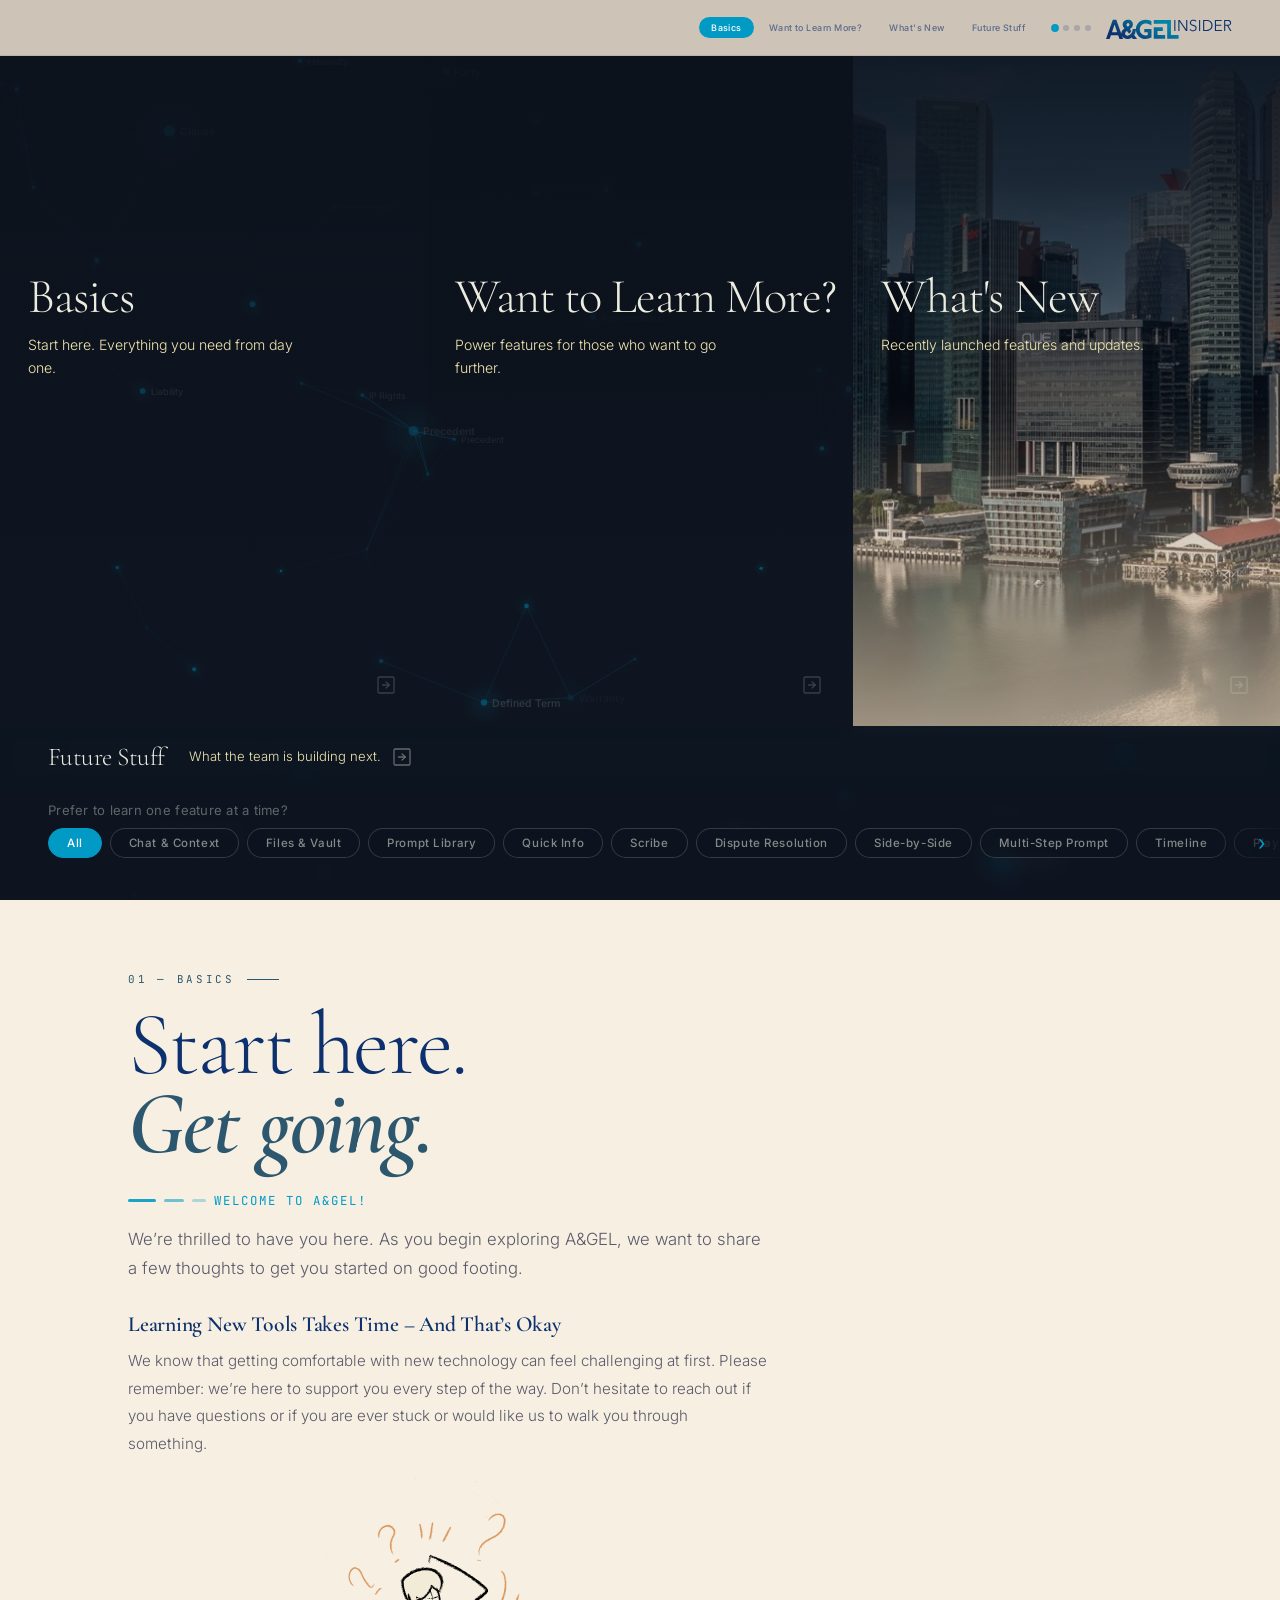
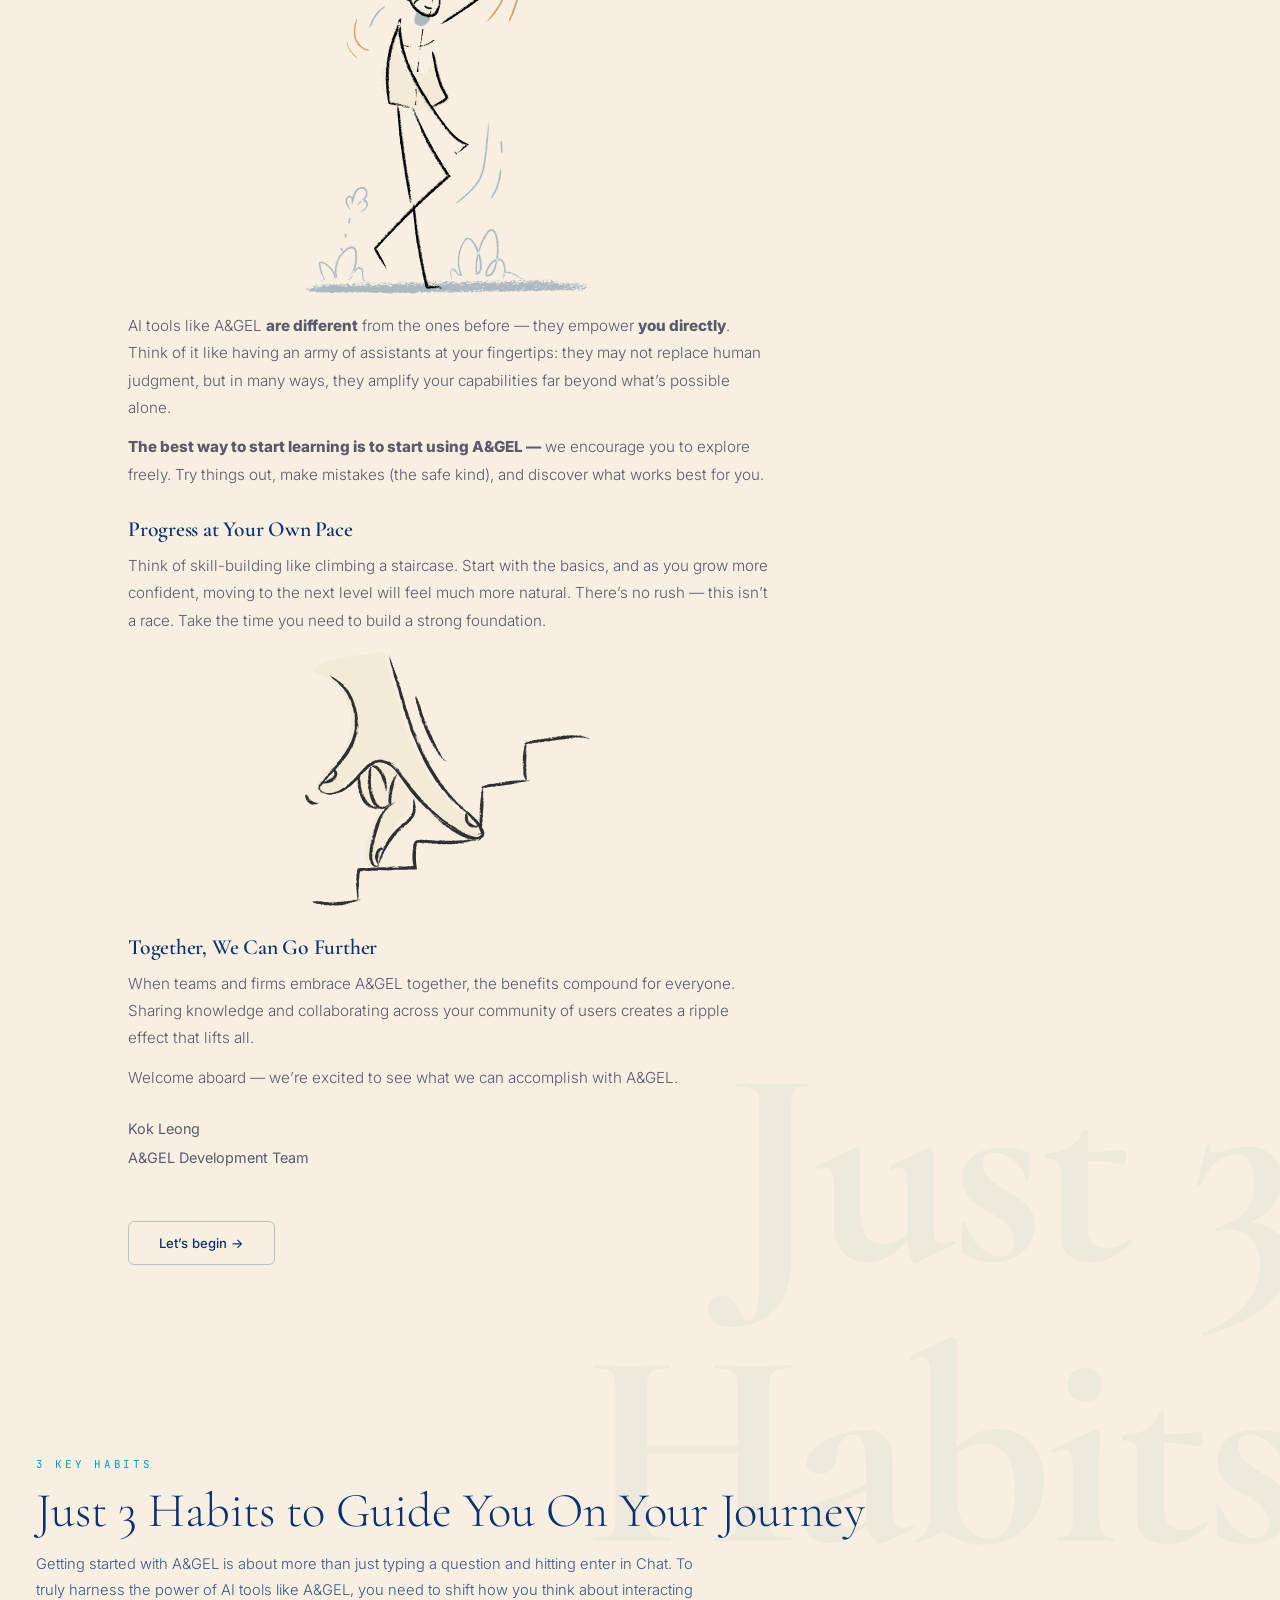
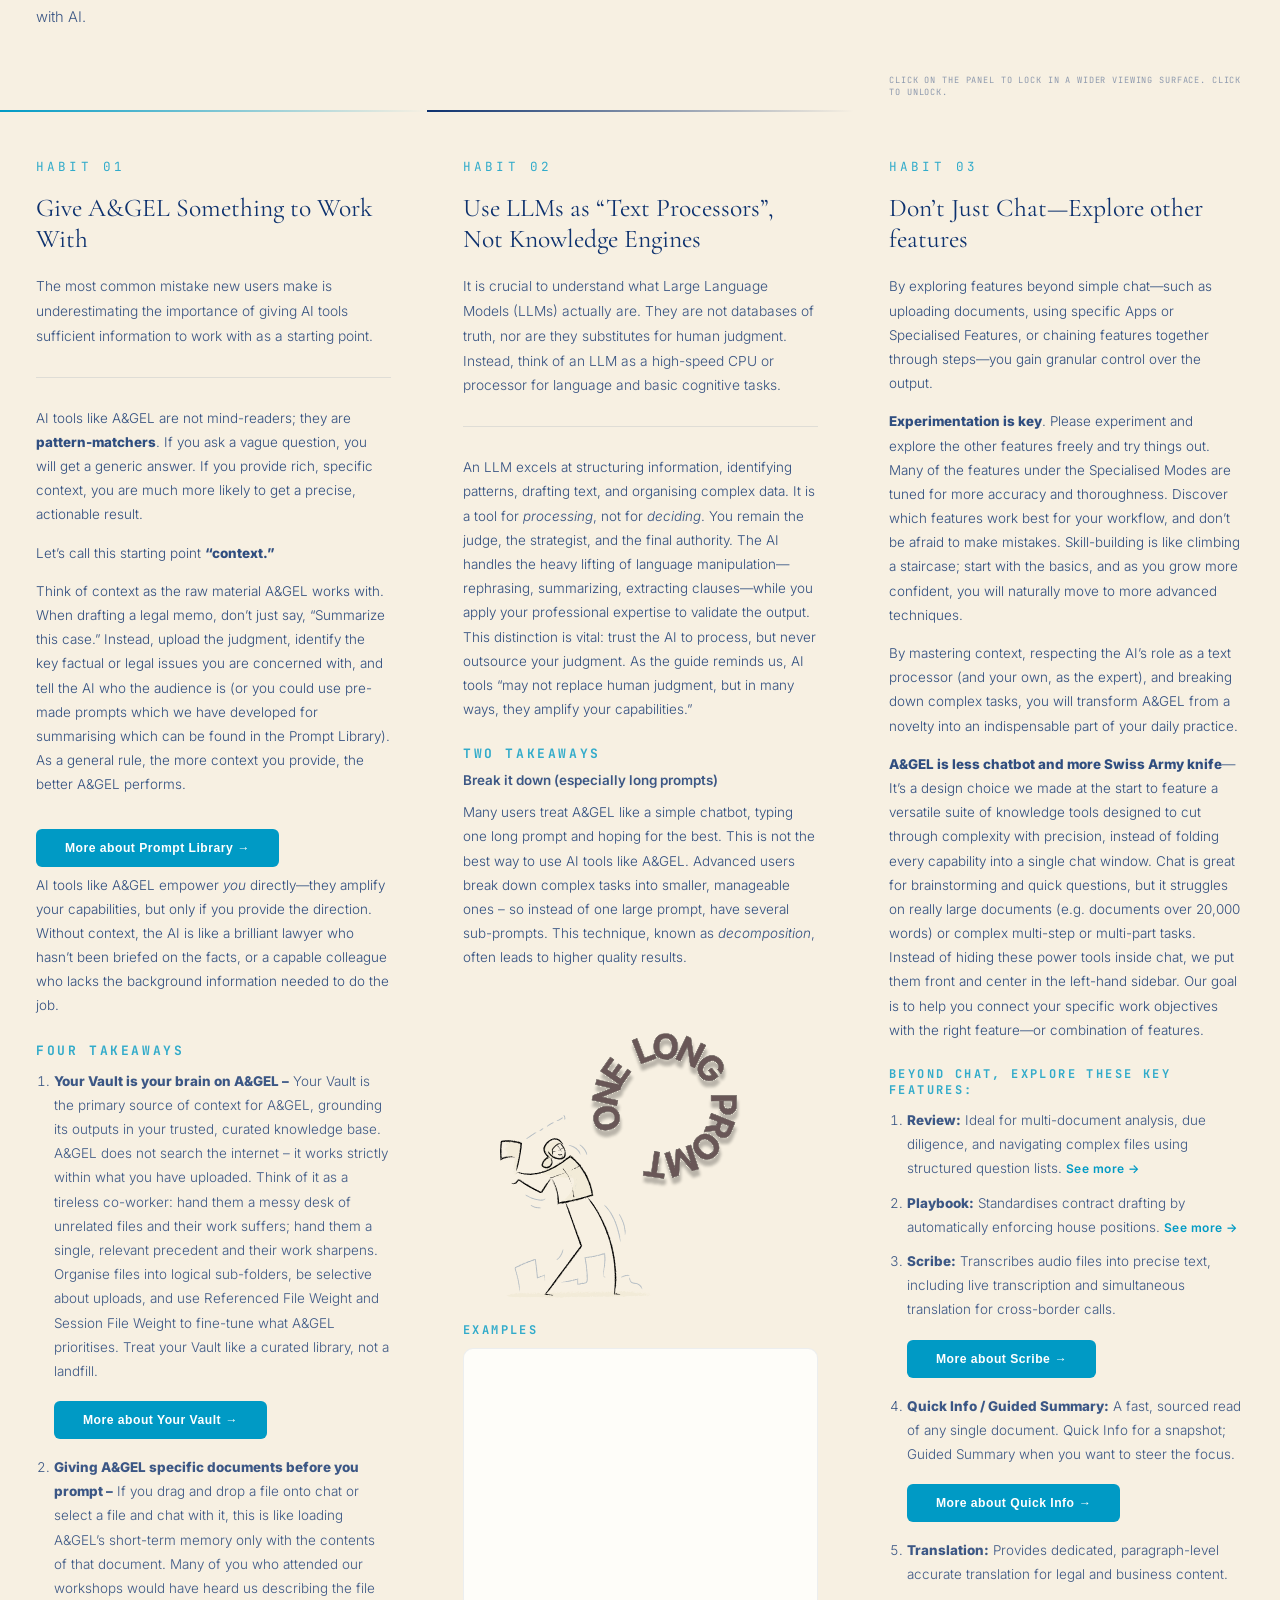
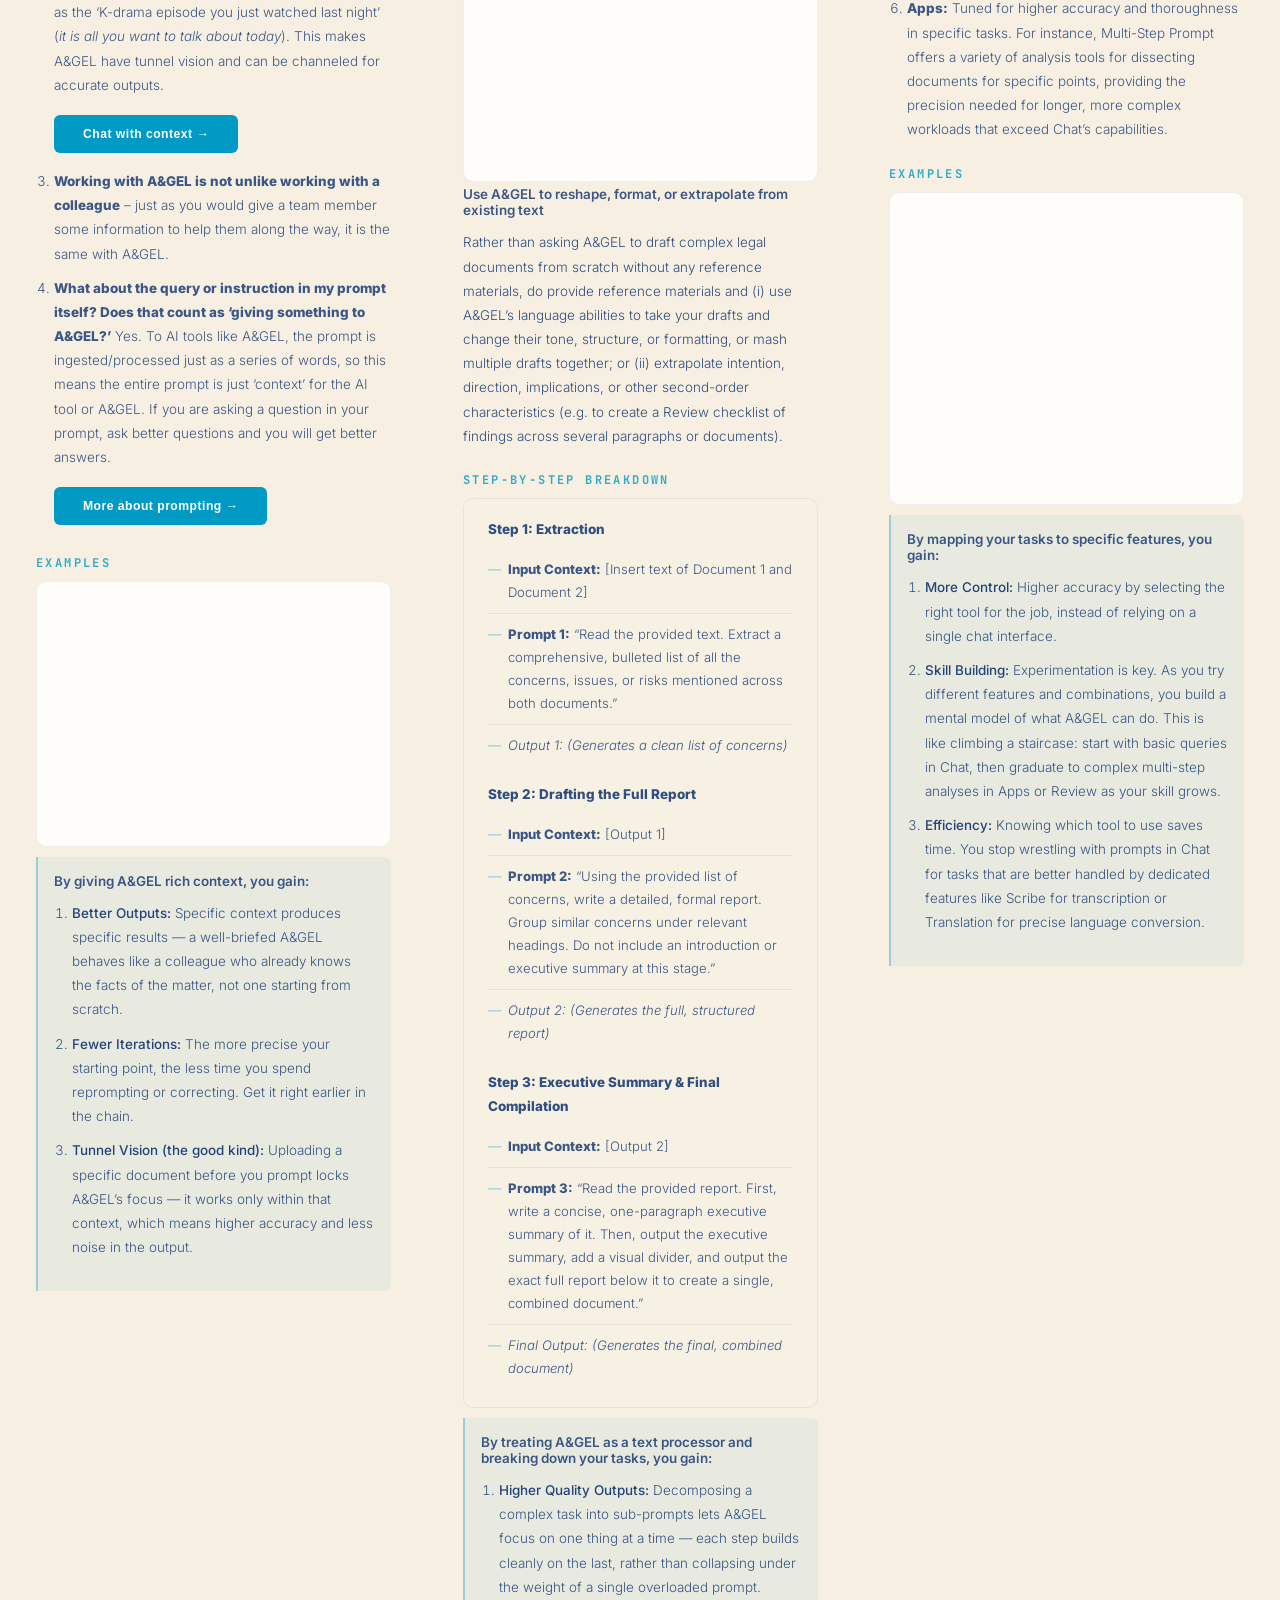
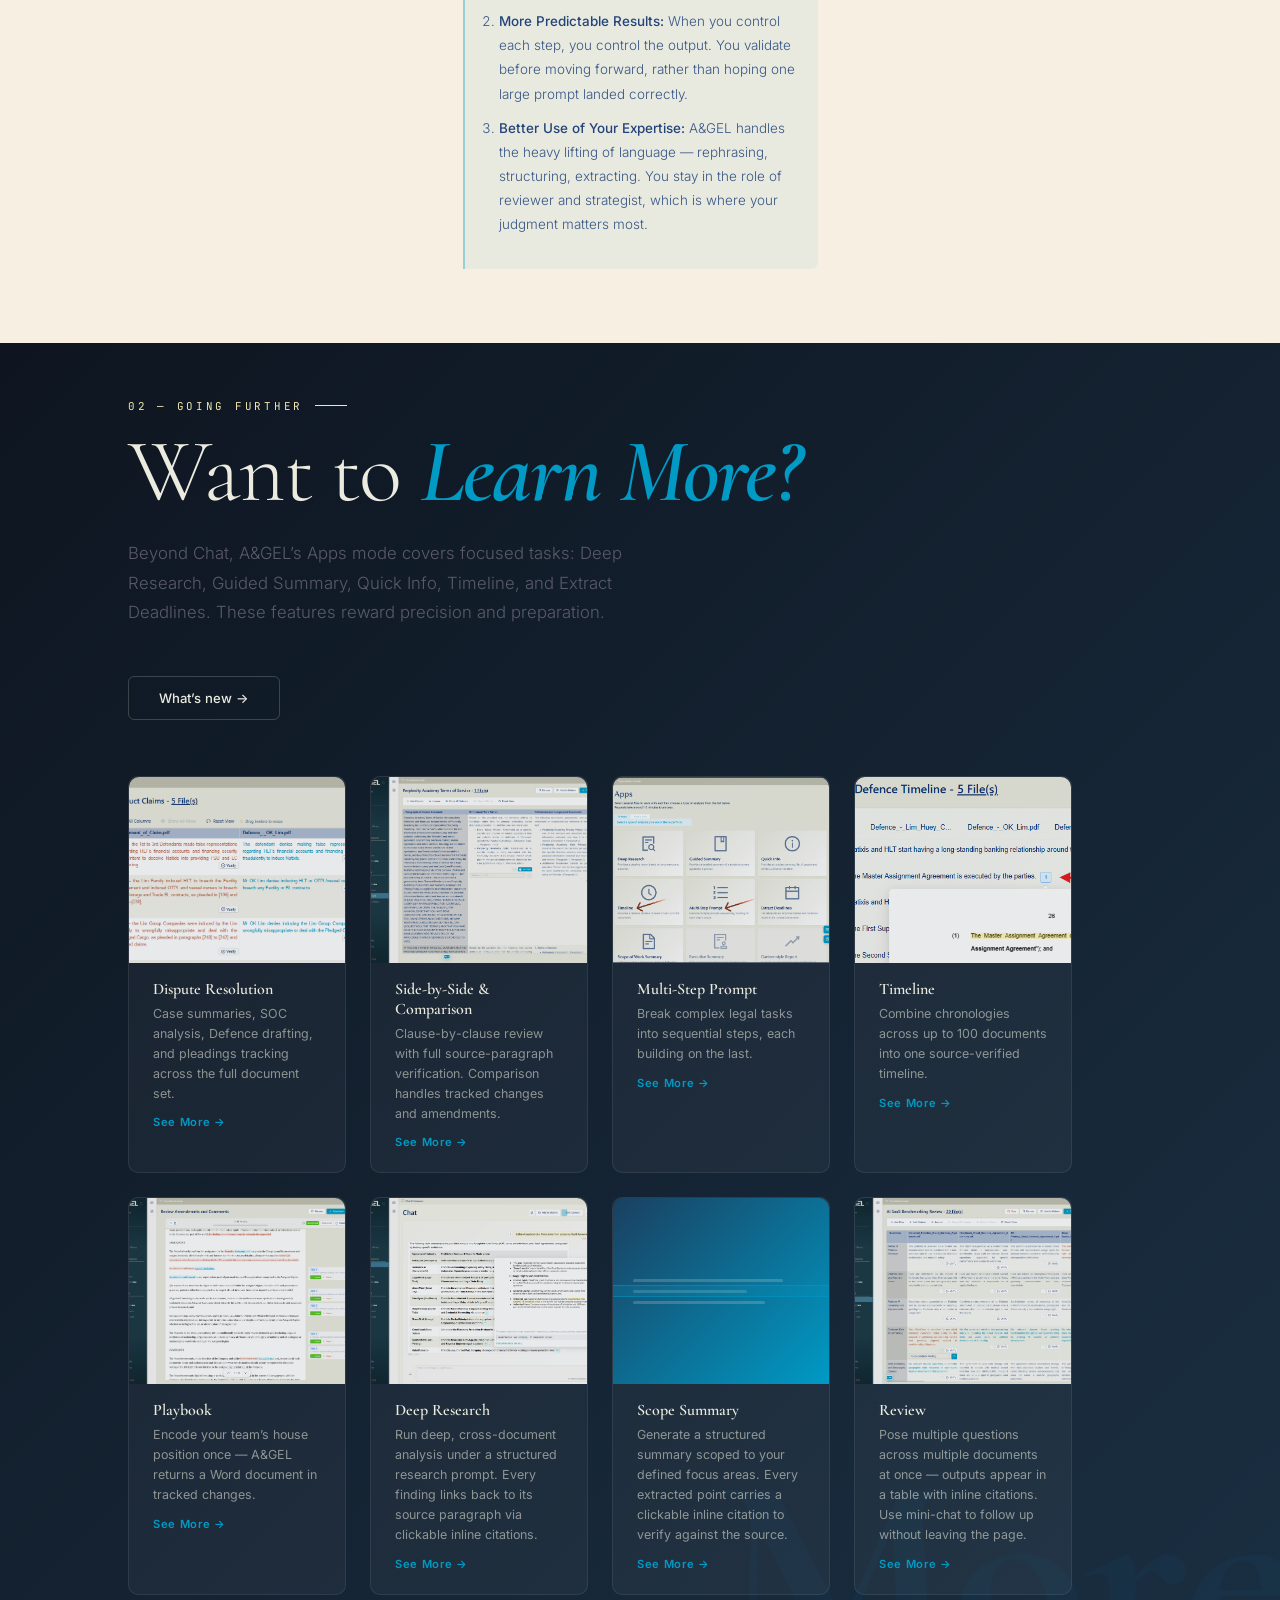
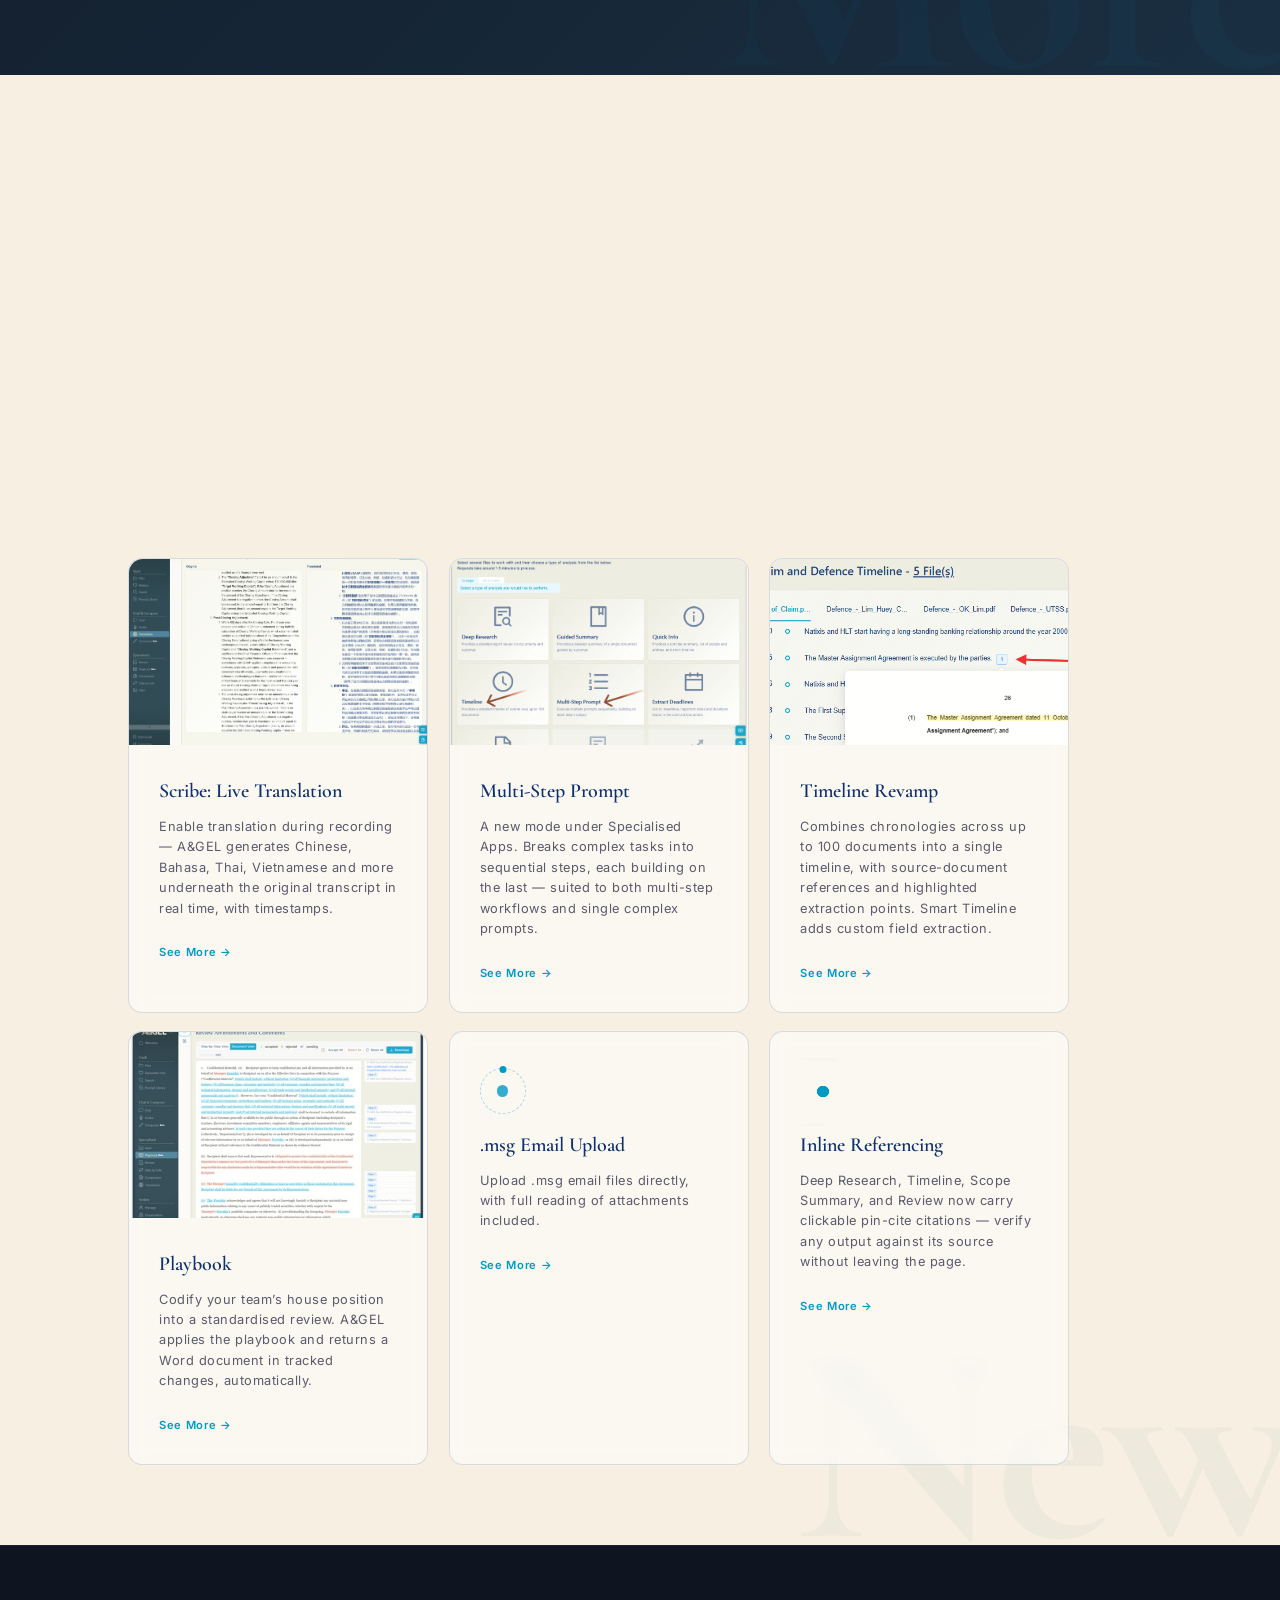
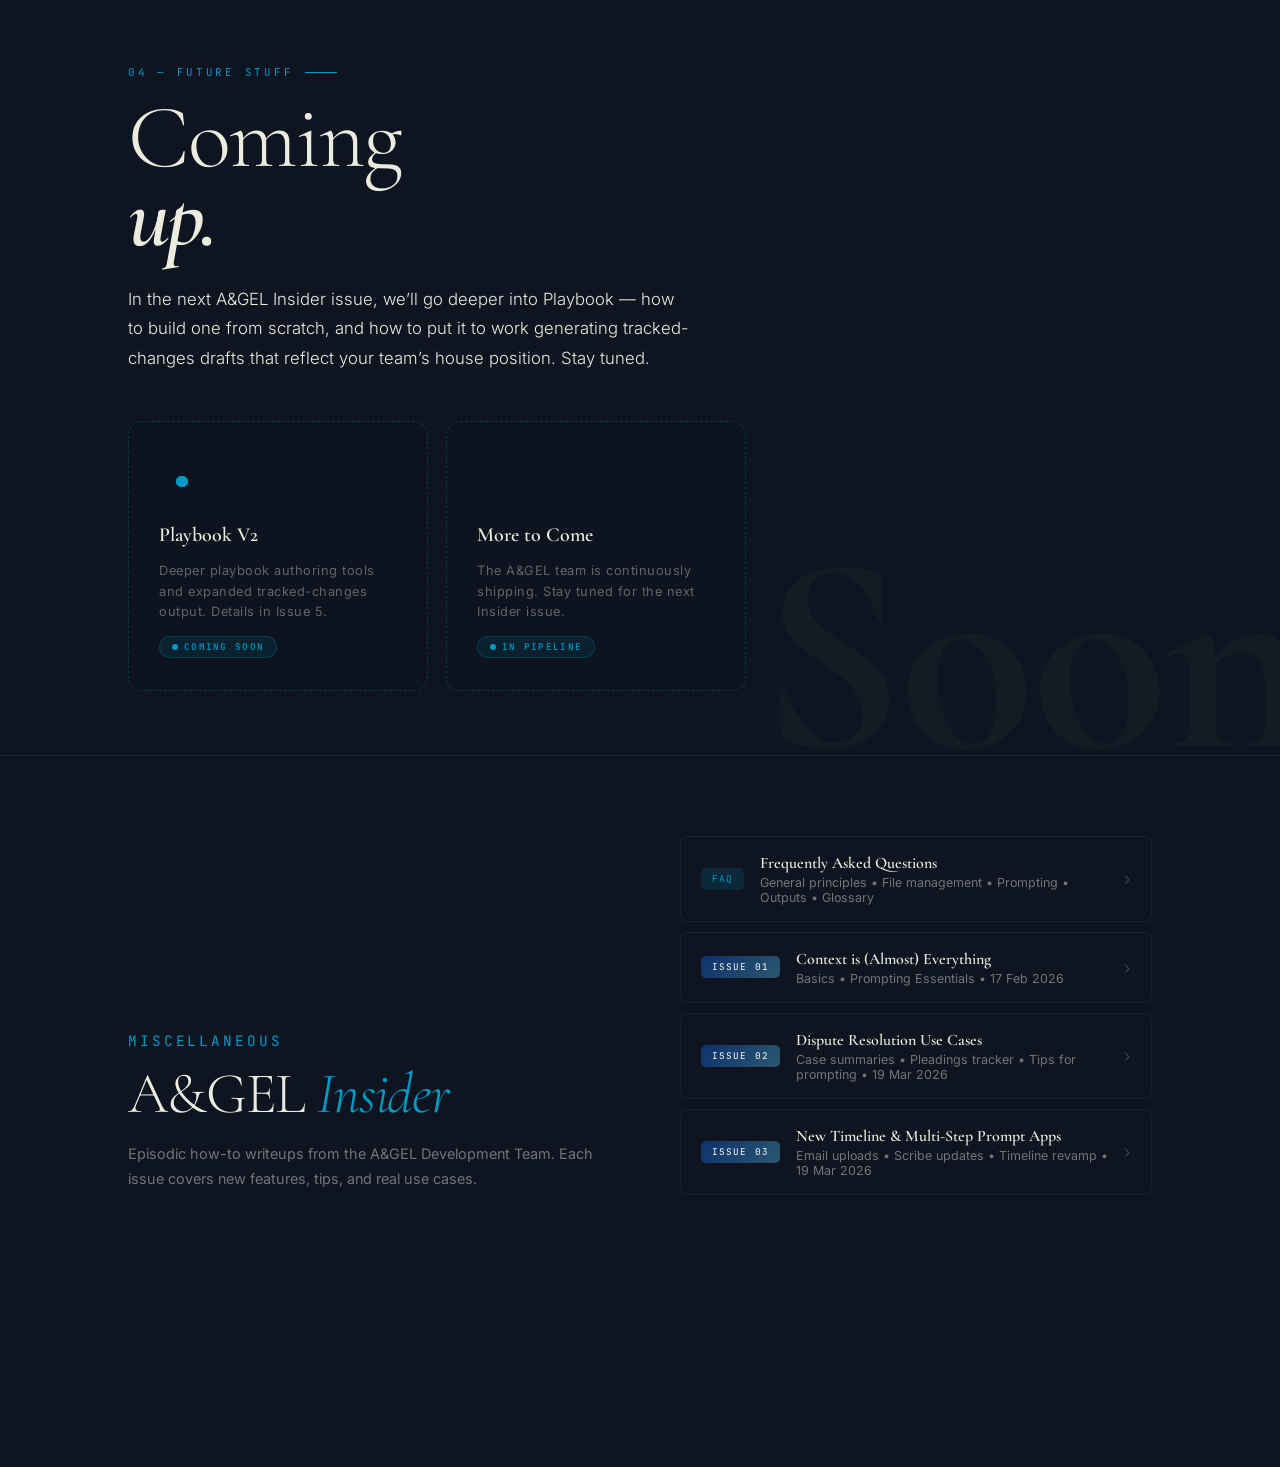
==== commit 60208dd3: "feat: remove 6-tile section, embed all 6 as blue buttons within 3 habits panels" ====
--- a/index.html
+++ b/index.html
@@ -144,11 +144,12 @@
         <p>AI tools like A&amp;GEL are not mind-readers; they are <strong>pattern-matchers</strong>. If you ask a vague question, you will get a generic answer. If you provide rich, specific context, you are much more likely to get a precise, actionable result.</p>
         <p>Let&rsquo;s call this starting point <strong>&ldquo;context.&rdquo;</strong></p>
         <p>Think of context as the raw material A&amp;GEL works with. When drafting a legal memo, don&rsquo;t just say, &ldquo;Summarize this case.&rdquo; Instead, upload the judgment, identify the key factual or legal issues you are concerned with, and tell the AI who the audience is (or you could use pre-made prompts which we have developed for summarising which can be found in the Prompt Library). As a general rule, the more context you provide, the better A&amp;GEL performs.</p>
+        <button class="habit-more-btn" onclick="openIssue('feature-prompt-library',this)">More about Prompt Library &rarr;</button>
         <p>AI tools like A&amp;GEL empower <em>you</em> directly&mdash;they amplify your capabilities, but only if you provide the direction. Without context, the AI is like a brilliant lawyer who hasn&rsquo;t been briefed on the facts, or a capable colleague who lacks the background information needed to do the job.</p>
         <div class="habit-section-label is-lg">Four Takeaways</div>
         <ol class="habit-ol">
           <li><strong>Your Vault is your brain on A&amp;GEL &ndash;</strong> Your Vault is the primary source of context for A&amp;GEL, grounding its outputs in your trusted, curated knowledge base. A&amp;GEL does not search the internet &ndash; it works strictly within what you have uploaded. Think of it as a tireless co-worker: hand them a messy desk of unrelated files and their work suffers; hand them a single, relevant precedent and their work sharpens. Organise files into logical sub-folders, be selective about uploads, and use Referenced File Weight and Session File Weight to fine-tune what A&amp;GEL prioritises. Treat your Vault like a curated library, not a landfill. <button class="habit-more-btn" onclick="openIssue('feature-vault',this)">More about Your Vault &rarr;</button></li>
-          <li><strong>Giving A&amp;GEL specific documents before you prompt &ndash;</strong> If you drag and drop a file onto chat or select a file and chat with it, this is like loading A&amp;GEL&rsquo;s short-term memory only with the contents of that document. Many of you who attended our workshops would have heard us describing the file as the &lsquo;K-drama episode you just watched last night&rsquo; (<em>it is all you want to talk about today</em>). This makes A&amp;GEL have tunnel vision and can be channeled for accurate outputs.</li>
+          <li><strong>Giving A&amp;GEL specific documents before you prompt &ndash;</strong> If you drag and drop a file onto chat or select a file and chat with it, this is like loading A&amp;GEL&rsquo;s short-term memory only with the contents of that document. Many of you who attended our workshops would have heard us describing the file as the &lsquo;K-drama episode you just watched last night&rsquo; (<em>it is all you want to talk about today</em>). This makes A&amp;GEL have tunnel vision and can be channeled for accurate outputs. <button class="habit-more-btn" onclick="openIssue('issue-1',this)">Chat with context &rarr;</button></li>
           <li><strong>Working with A&amp;GEL is not unlike working with a colleague</strong> &ndash; just as you would give a team member some information to help them along the way, it is the same with A&amp;GEL.</li>
           <li><strong>What about the query or instruction in my prompt itself? Does that count as &lsquo;giving something to A&amp;GEL?&rsquo;</strong> Yes. To AI tools like A&amp;GEL, the prompt is ingested/processed just as a series of words, so this means the entire prompt is just &lsquo;context&rsquo; for the AI tool or A&amp;GEL. If you are asking a question in your prompt, ask better questions and you will get better answers. <button class="habit-more-btn" onclick="openIssue('feature-prompting',this)">More about prompting &rarr;</button></li>
         </ol>
@@ -237,7 +238,8 @@
         <ol class="habit-ol">
           <li><strong>Review:</strong> Ideal for multi-document analysis, due diligence, and navigating complex files using structured question lists. <a href="#" class="habit-feature-link" onclick="openIssue('feature-review',this);return false;">See more &rarr;</a></li>
           <li><strong>Playbook:</strong> Standardises contract drafting by automatically enforcing house positions. <a href="#" class="habit-feature-link" onclick="openIssue('feature-playbook',this);return false;">See more &rarr;</a></li>
-          <li><strong>Scribe:</strong> Transcribes audio files into precise text, including live transcription and simultaneous translation for cross-border calls. <a href="#" class="habit-feature-link" onclick="openIssue('feature-scribe',this);return false;">See more &rarr;</a></li>
+          <li><strong>Scribe:</strong> Transcribes audio files into precise text, including live transcription and simultaneous translation for cross-border calls. <button class="habit-more-btn" onclick="openIssue('feature-scribe',this)">More about Scribe &rarr;</button></li>
+          <li><strong>Quick Info / Guided Summary:</strong> A fast, sourced read of any single document. Quick Info for a snapshot; Guided Summary when you want to steer the focus. <button class="habit-more-btn" onclick="openIssue('feature-guided-summary',this)">More about Quick Info &rarr;</button></li>
           <li><strong>Translation:</strong> Provides dedicated, paragraph-level accurate translation for legal and business content.</li>
           <li><strong>Apps:</strong> Tuned for higher accuracy and thoroughness in specific tasks. For instance, Multi-Step Prompt offers a variety of analysis tools for dissecting documents for specific points, providing the precision needed for longer, more complex workloads that exceed Chat&rsquo;s capabilities.</li>
         </ol>
@@ -264,61 +266,6 @@
 
 </section>
 
-<!-- BASICS FEATURE CARDS -->
-<div class="basics-cards-wrap">
-  <div class="panel-inner">
-    <p class="cards-intro">Now put it into practice. Here's what you're working with.</p>
-    <div class="panel-cards">
-      <a class="card-light" id="card-chat" href="#" onclick="openIssue('issue-1',this);return false;">
-        <img class="card-thumb" src="assets/Chat.png" alt="Chat with context">
-        <div class="card-light-title">Chat with context</div>
-        <p class="card-light-body">Ask, draft, and summarise &mdash; all grounded in your own files. Zero context means fast public-knowledge answers; a higher preset draws on your team&rsquo;s actual precedents.</p>
-        <hr class="card-light-rule"/>
-        <p class="card-light-eg"><span class="card-eg-label">E.G.</span> 0% context for proofreading; a tailored preset for matter-specific work.</p>
-        <span class="card-light-link">See More &rarr;</span>
-      </a>
-      <div class="card-light" id="card-files">
-        <img class="card-thumb" src="assets/Files.png" alt="Your Vault">
-        <div class="card-light-title">Your Vault</div>
-        <p class="card-light-body">Four tiers: Personal, Group, Firmwide, and Public. Good folder structure is metadata &mdash; a well-organised Vault tells you at a glance whether a document is the right one for your matter.</p>
-        <hr class="card-light-rule"/>
-        <p class="card-light-eg"><span class="card-eg-label">E.G.</span> Press the Chat icon on any file or folder to work in exactly that context.</p>
-      </div>
-      <a class="card-light" href="#" onclick="openIssue('feature-prompting',this);return false;">
-        <div class="card-thumb anim-prompt"><div class="prompt-line pl-a"></div><div class="prompt-line pl-b"></div><div class="prompt-line pl-c"></div><div class="prompt-cursor"></div></div>
-        <div class="card-light-title">Prompting</div>
-        <p class="card-light-body">Every effective prompt has four parts: Persona, Task, Context, and Format. Context is where your expertise comes in &mdash; a prompt without it is a guess.</p>
-        <hr class="card-light-rule"/>
-        <p class="card-light-eg"><span class="card-eg-label">E.G.</span> Specify the legal framework, the commercial facts, and what &ldquo;good&rdquo; looks like. The more specific, the more useful the output.</p>
-        <span class="card-light-link">See More &rarr;</span>
-      </a>
-      <a class="card-light" id="card-prompts" href="#" onclick="openIssue('feature-prompt-library',this);return false;">
-        <div class="card-thumb anim-library"><div class="lib-row"></div><div class="lib-row"></div><div class="lib-row"></div><div class="lib-row"></div></div>
-        <div class="card-light-title">Prompt Library</div>
-        <p class="card-light-body">Find, clone and adapt community-built prompts. Most are designed to be adapted, not used as-is &mdash; test against a benchmark, then refine.</p>
-        <hr class="card-light-rule"/>
-        <p class="card-light-eg"><span class="card-eg-label">E.G.</span> Not getting what you want? Run &ldquo;Improve My Prompt&rdquo; to sharpen it first.</p>
-        <span class="card-light-link">See More &rarr;</span>
-      </a>
-      <a class="card-light" id="card-quickinfo" href="#" onclick="openIssue('feature-guided-summary',this);return false;">
-        <div class="card-thumb anim-sonar-wrap"><div class="sonar"><div class="sonar-c"></div><div class="sonar-r"></div><div class="sonar-r"></div><div class="sonar-r"></div></div></div>
-        <div class="card-light-title">Quick Info / Guided Summary</div>
-        <p class="card-light-body">A fast, sourced read of any single document. Quick Info for a snapshot; Guided Summary when you want to steer the focus.</p>
-        <span class="card-light-link">See More &rarr;</span>
-      </a>
-      <a class="card-light" id="card-scribe" href="#" onclick="openIssue('feature-scribe',this);return false;">
-        <img class="card-thumb" src="assets/Scribe.png" alt="Scribe">
-        <div class="card-light-title">Scribe</div>
-        <p class="card-light-body">Record and transcribe meetings, with live translated subtitles. Edit the transcript live, then click any line to replay its audio.</p>
-        <span class="card-light-link">See More &rarr;</span>
-      </a>
-    </div>
-  </div>
-  <div class="habits-continue">
-    <span class="habits-continue-label">Ready to go further?</span>
-    <a href="#panel2" class="habits-continue-btn">Want to Learn More? &rarr;</a>
-  </div>
-</div>
 
 <!-- PANEL 2: IF YOU WANT TO KNOW MORE -->
 <section class="panel panel-2" id="panel2">
--- a/style.css
+++ b/style.css
@@ -180,7 +180,7 @@
 .habit-steps-box ul{margin-bottom:16px}
 .habit-steps-box ul:last-child{margin-bottom:0}
 /* Kinetic typography example blocks */
-.habit-typewriter{display:flex;gap:2rem;margin:10px 0 0;align-items:flex-start;background:rgba(208,198,186,0.99);border:1px solid rgba(13,49,110,0.07);border-radius:10px;padding:18px 20px}
+.habit-typewriter{display:flex;gap:2rem;margin:10px 0 0;align-items:flex-start;background:#FEFDF9;border:1px solid rgba(13,49,110,0.07);border-radius:10px;padding:18px 20px}
 .kt-col{flex:1;min-width:0}
 .kt-label{font-size:.84rem;font-weight:600;color:rgba(13,49,110,.8);margin-bottom:4px}
 .kt-words{font-size:.84rem;font-weight:300;line-height:1.6;margin:0}
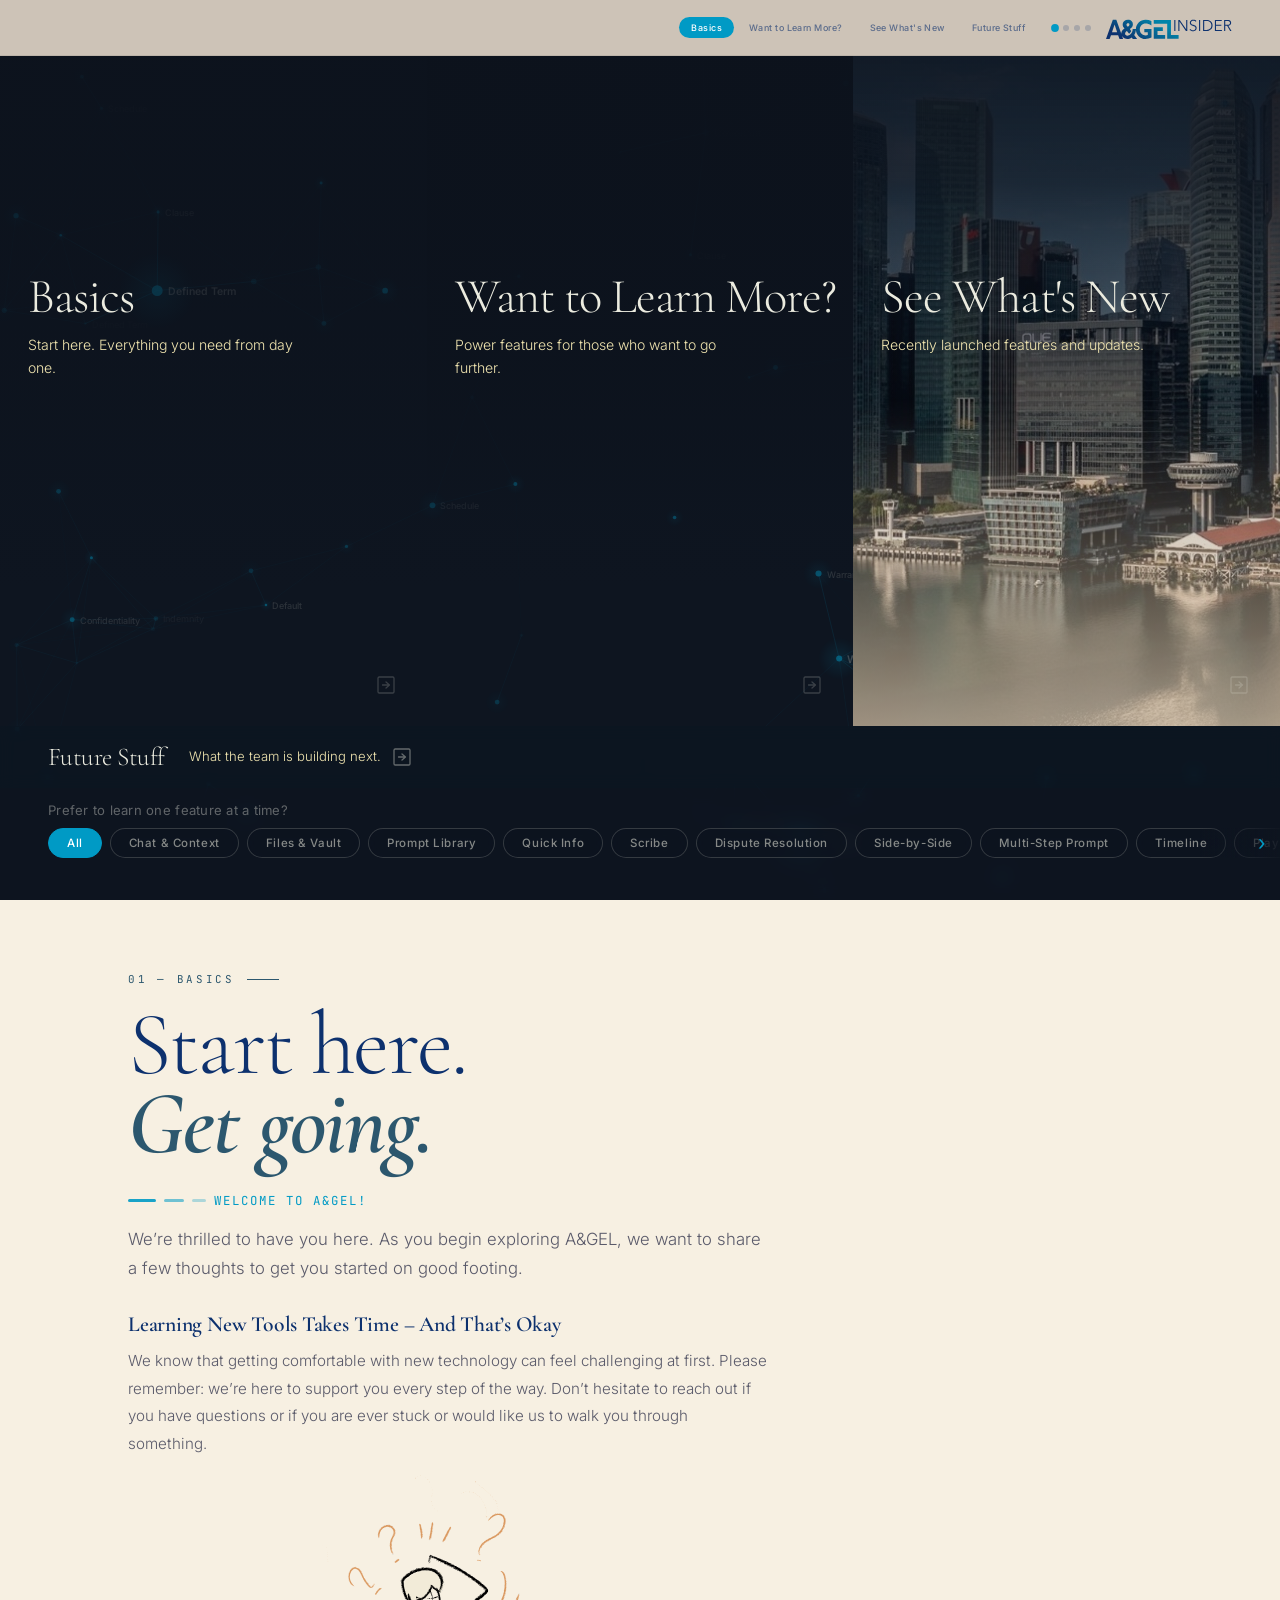
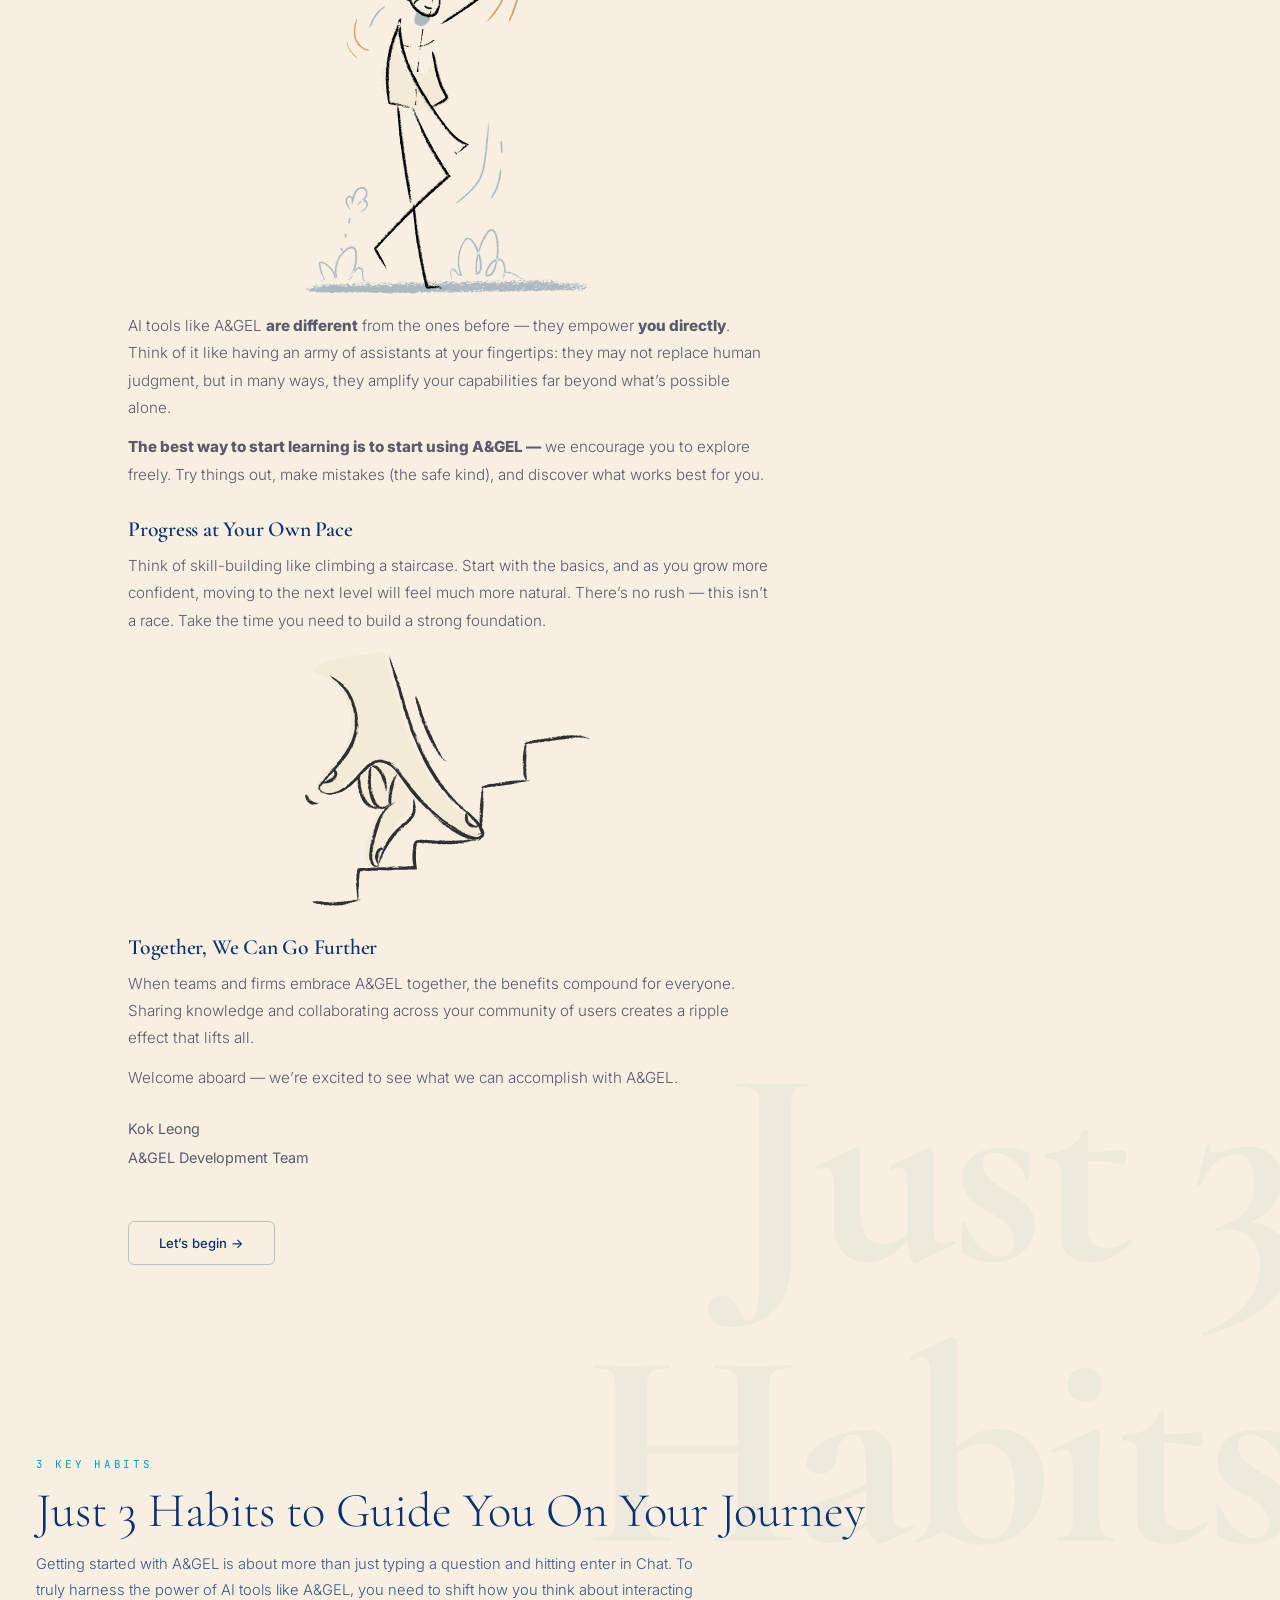
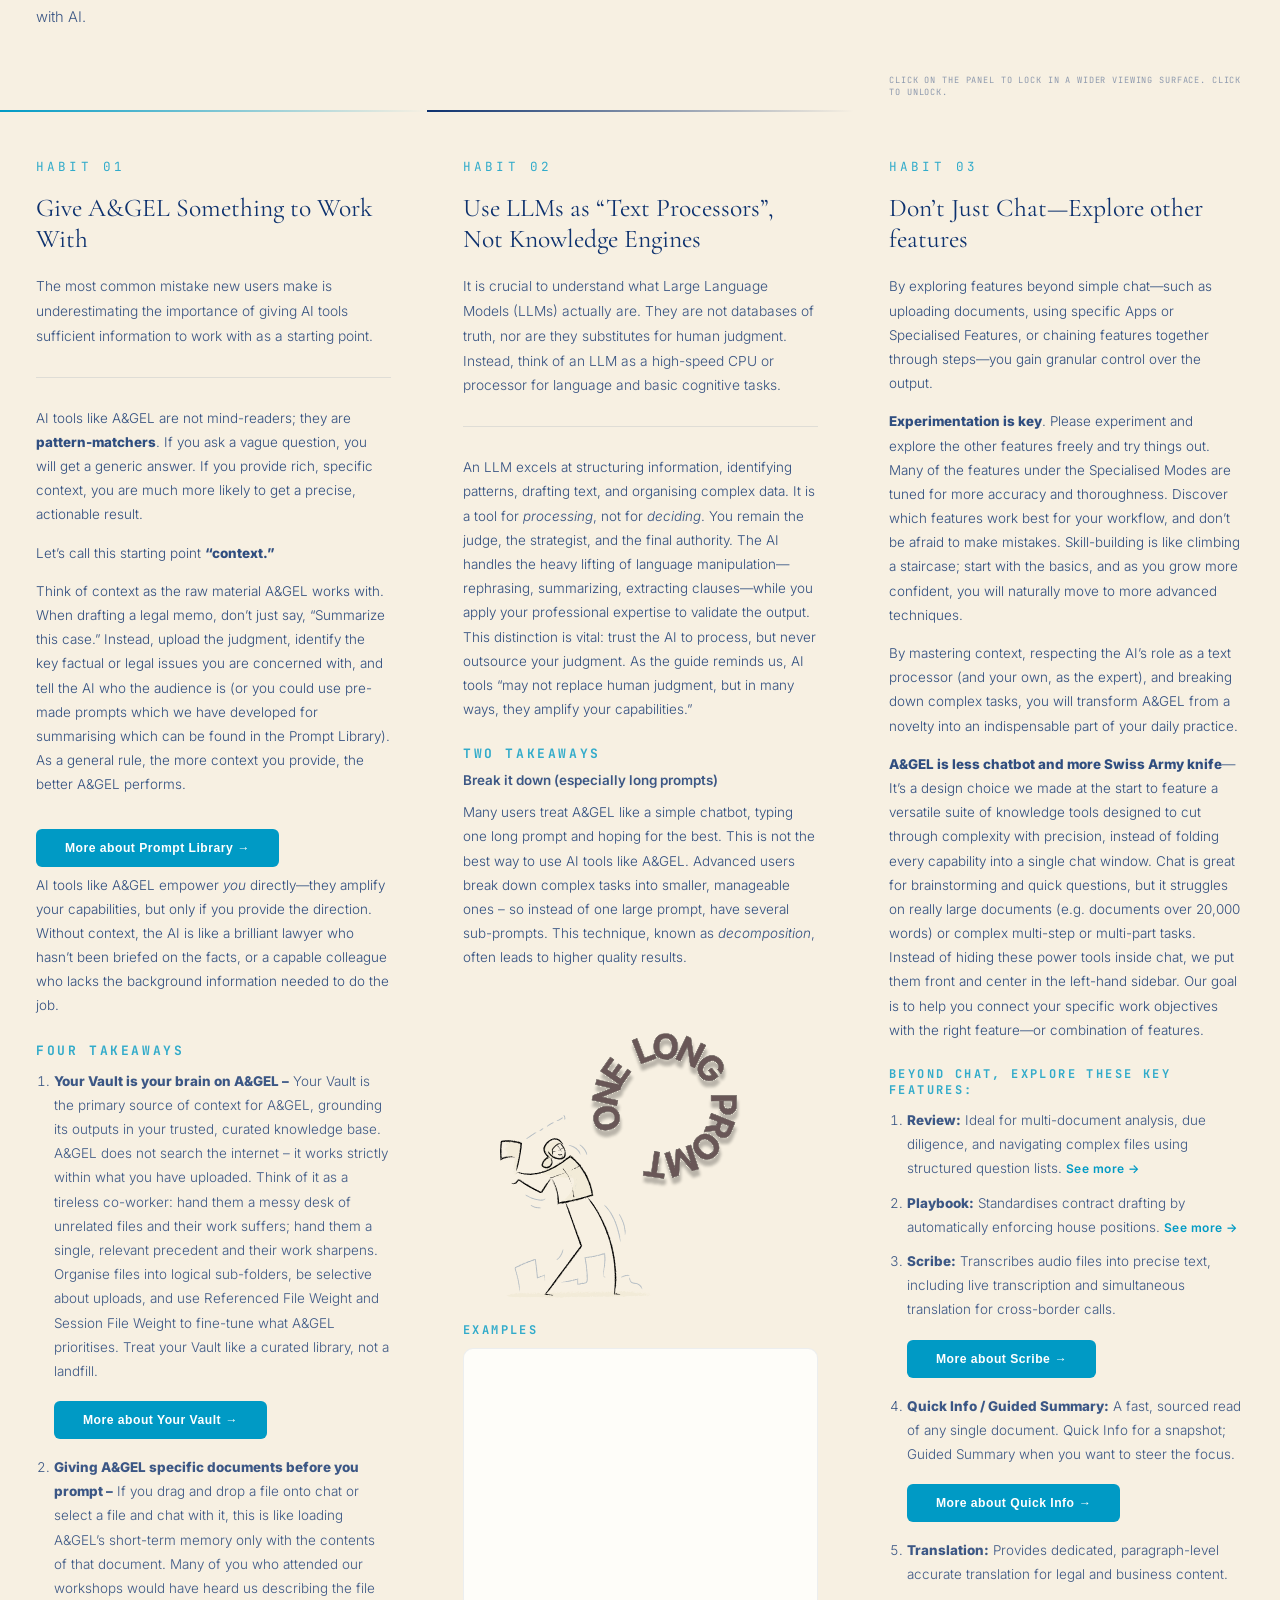
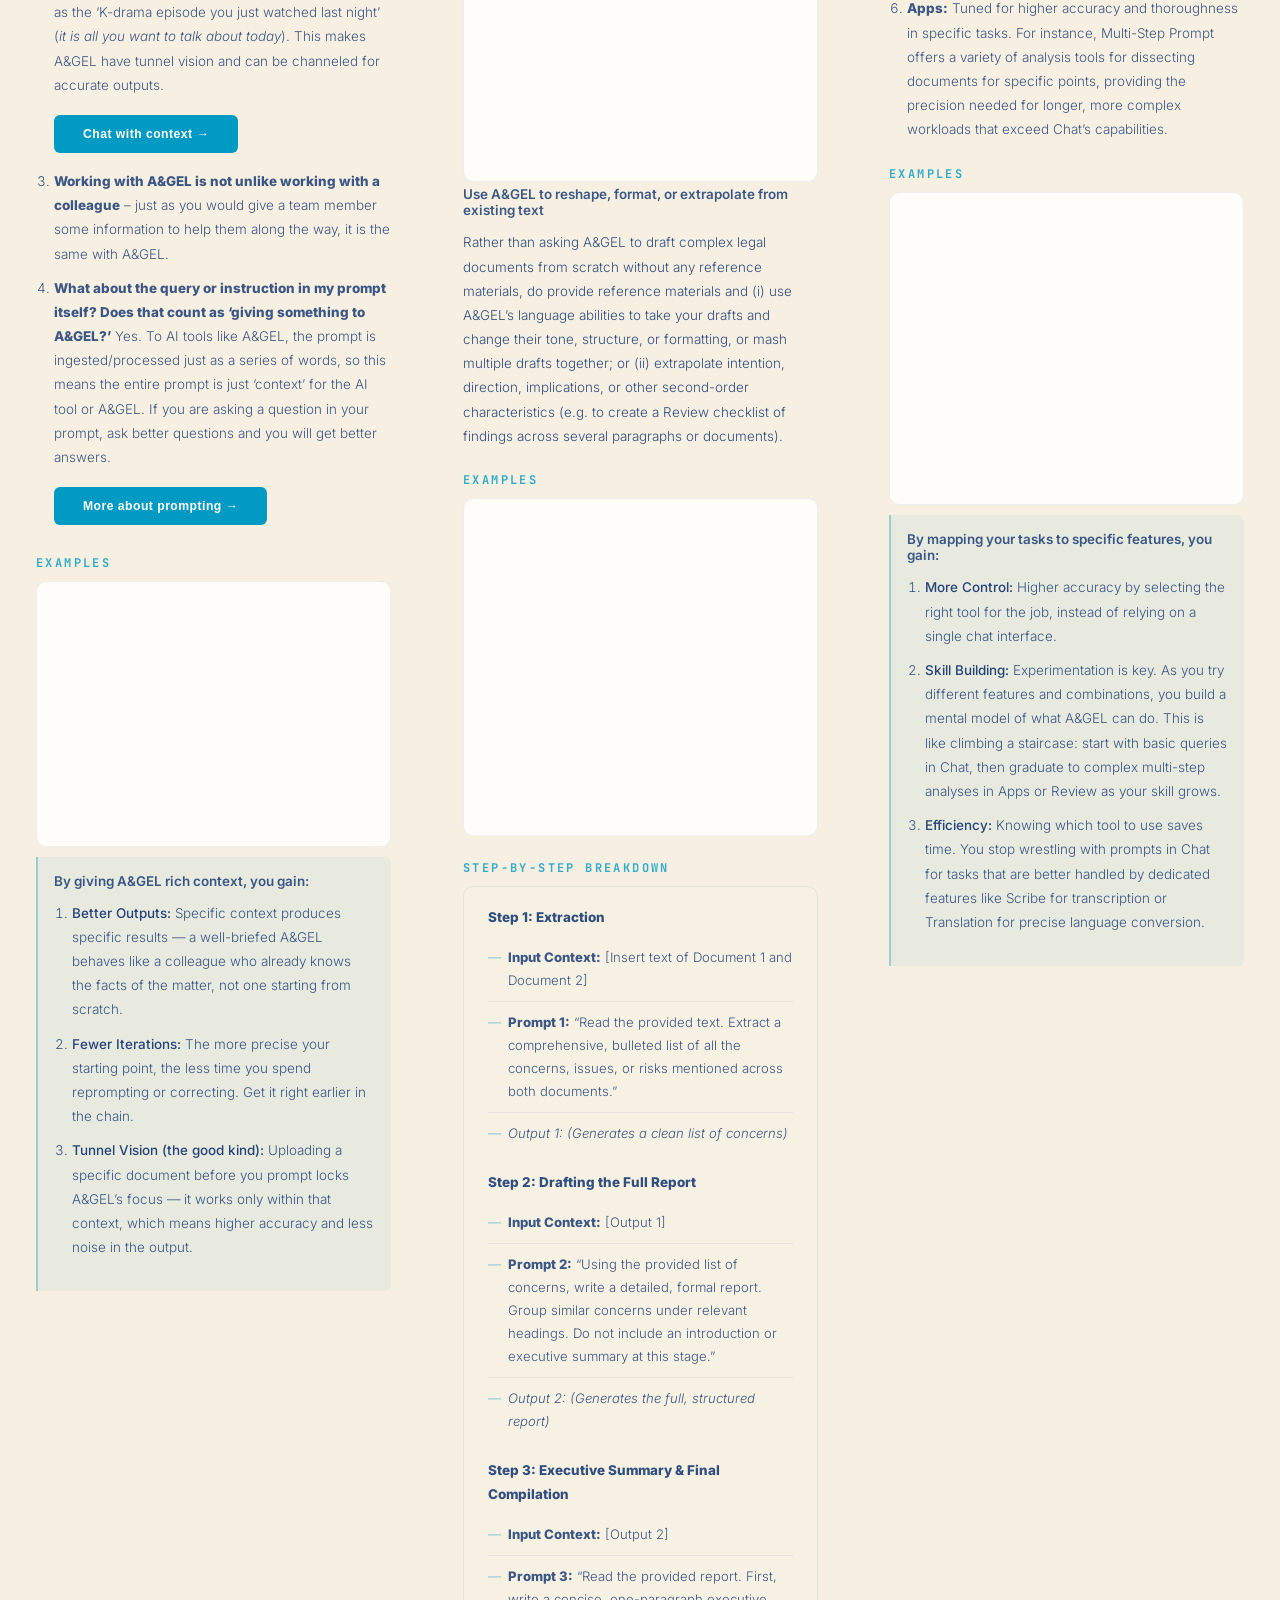
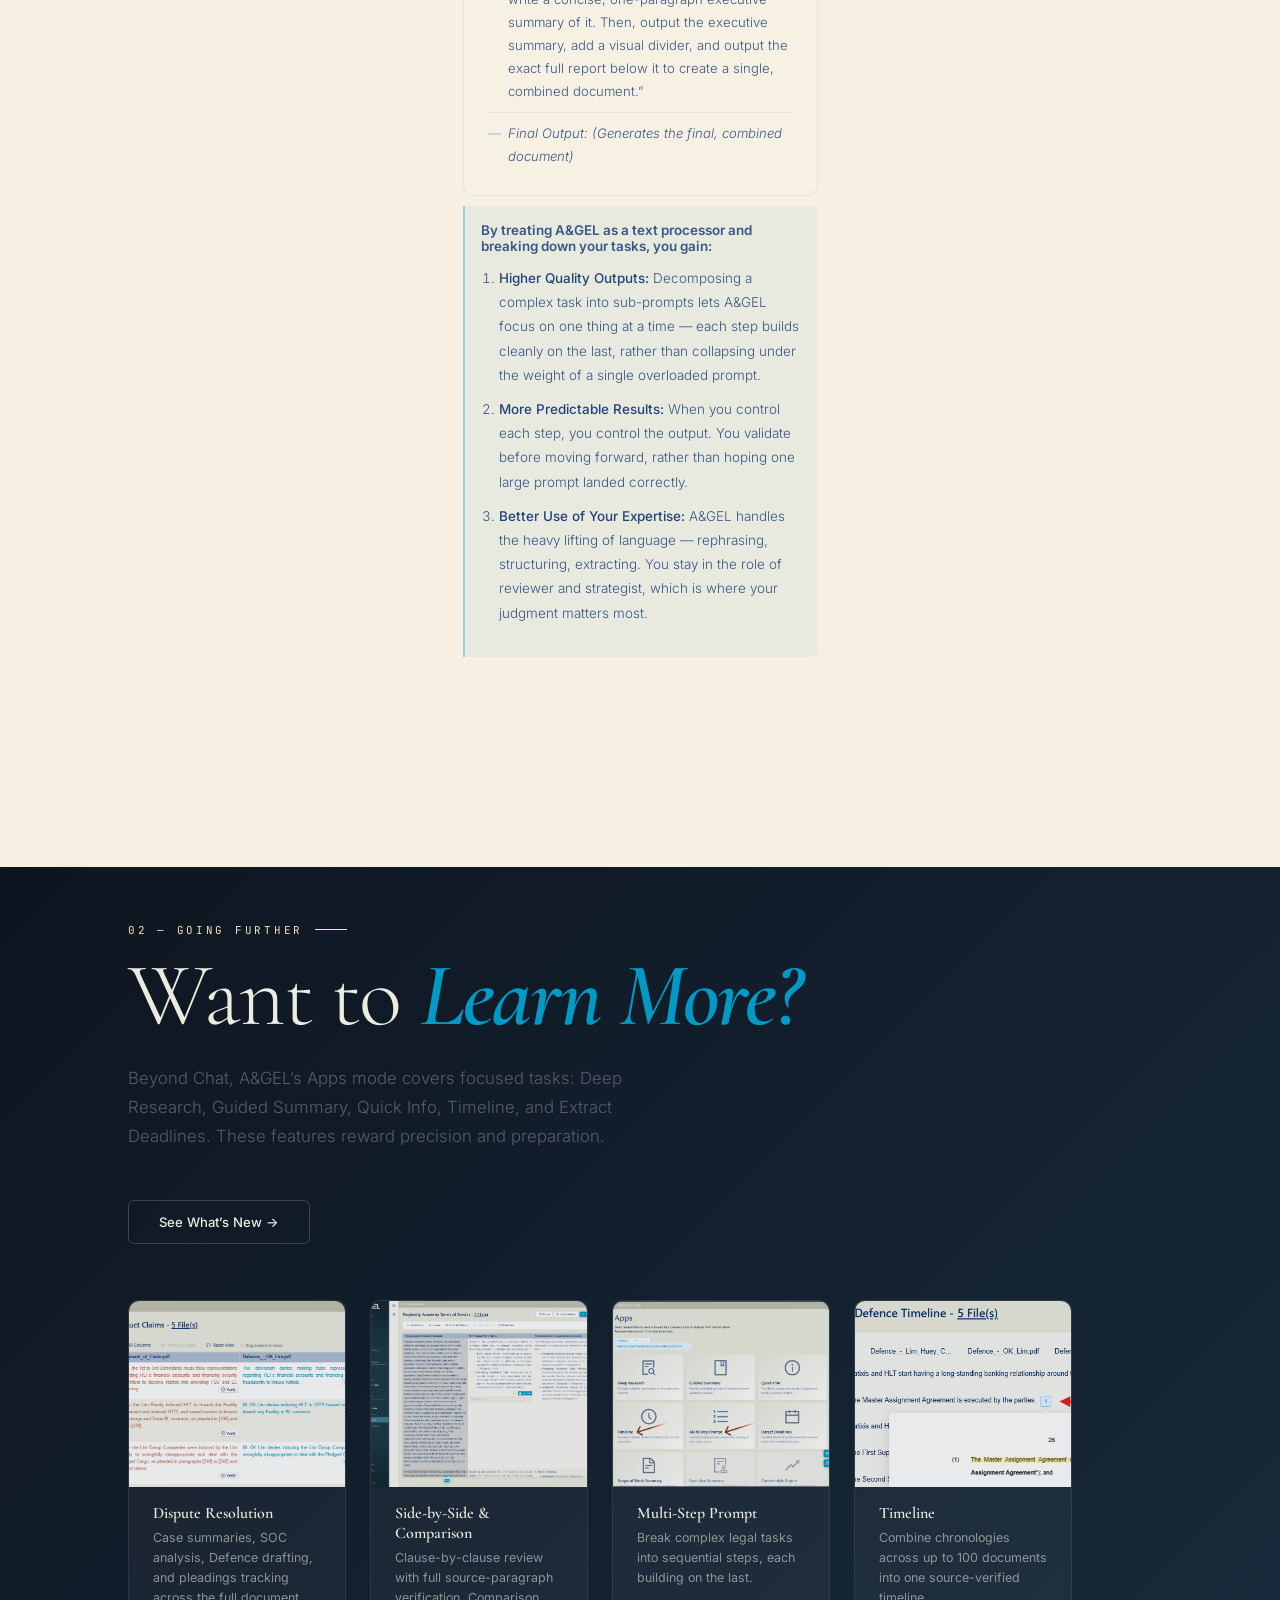
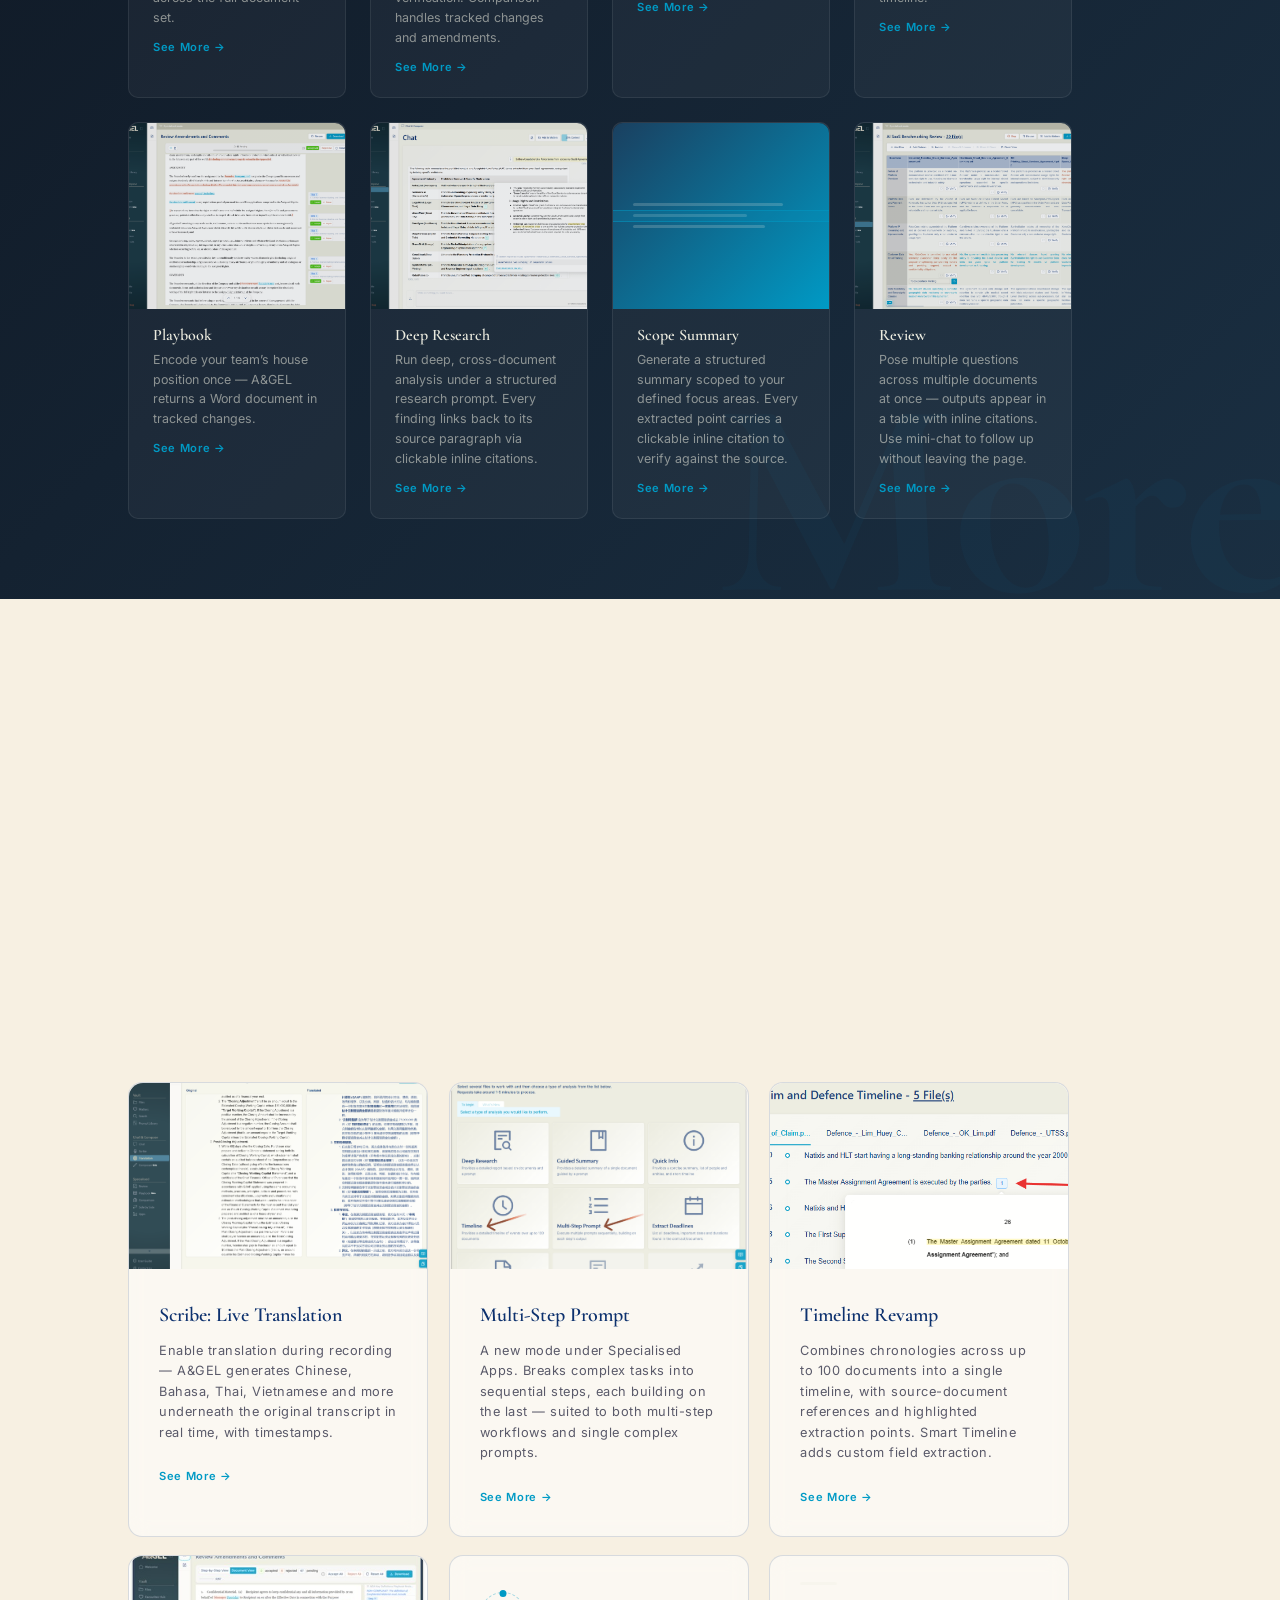
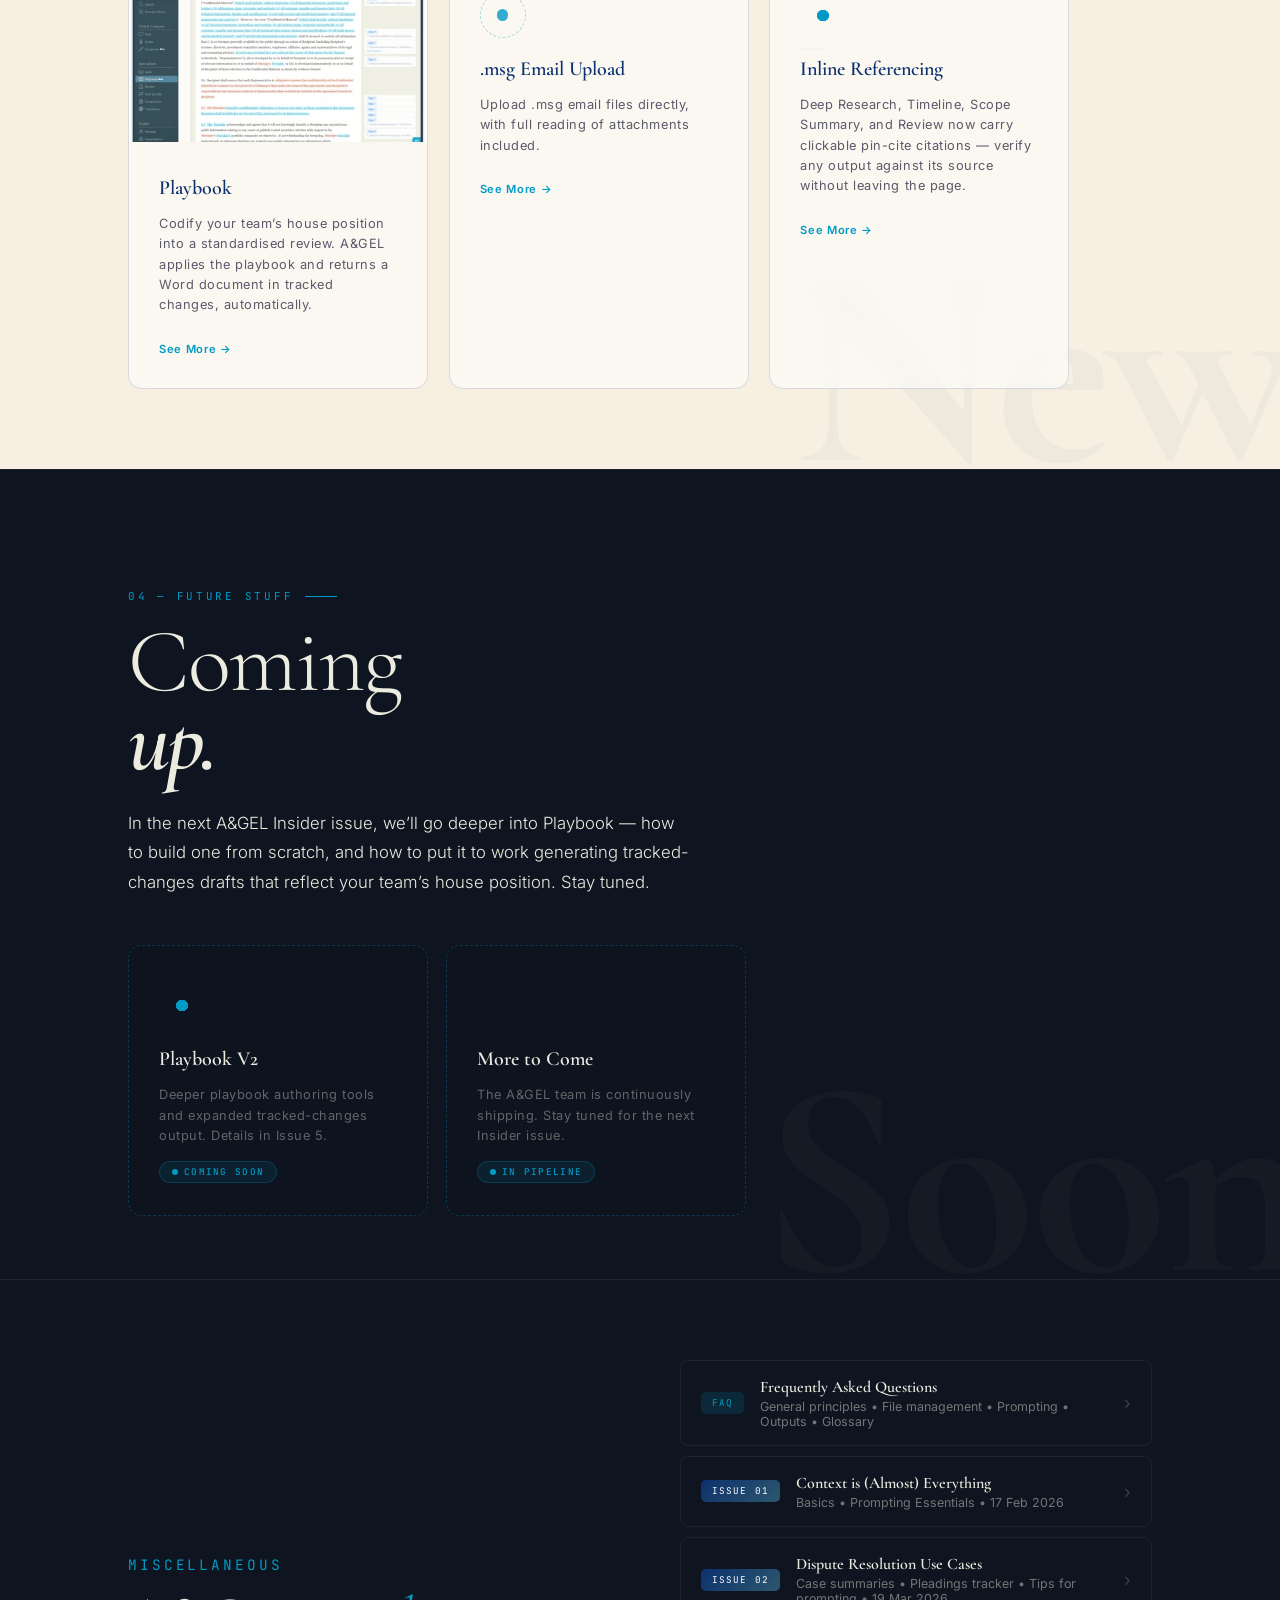
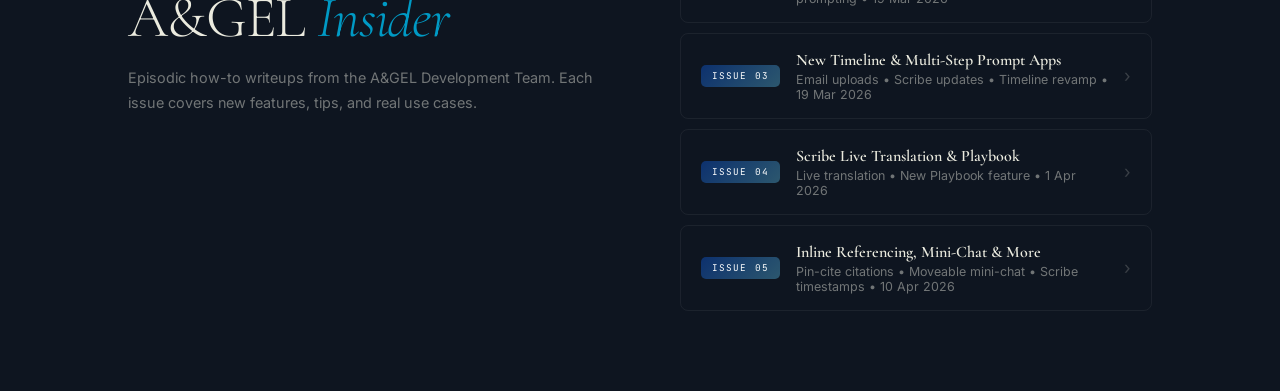
==== commit b69c3033: "content: add 2nd typewriter example to Habit 02, rename What's New to See What's New" ====
--- a/index.html
+++ b/index.html
@@ -33,7 +33,7 @@
       <div class="tile-3-bg tile-3-bg3"></div>
       <div class="tile-3-bg tile-3-bg4"></div>
       <div class="tile-mid">
-        <div class="tile-title">What's New</div>
+        <div class="tile-title">See What's New</div>
         <div class="tile-sub">Recently launched features and updates.</div>
       </div>
       <span class="tile-enter"><svg width="18" height="18" viewBox="0 0 18 18" fill="none" xmlns="http://www.w3.org/2000/svg"><rect x="1" y="1" width="16" height="16" rx="1.2" stroke="currentColor" stroke-width="1.3"/><path d="M5.5 9h6.5M9 6l3.5 3-3.5 3" stroke="currentColor" stroke-width="1.3" stroke-linecap="round" stroke-linejoin="round"/></svg></span>
@@ -65,7 +65,7 @@
         <a class="strip-pill" href="#panel2" data-card="card-deepresearch" data-issue="feature-deepresearch">Deep Research</a>
         <a class="strip-pill" href="#panel2" data-card="card-scopesummary" data-issue="feature-scopesummary">Scope Summary</a>
         <a class="strip-pill" href="#panel2" data-card="card-review" data-issue="feature-review">Review</a>
-        <a class="strip-pill" href="#panel3">What's New</a>
+        <a class="strip-pill" href="#panel3">See What's New</a>
         <a class="strip-pill" href="#panel4">Future Stuff</a>
       </div>
       <span class="strip-scroll-chevron" aria-hidden="true">&#8250;</span>
@@ -80,13 +80,13 @@
     <div class="nav-labels">
       <a href="#panel1" class="nav-label" data-panel="0">Basics</a>
       <a href="#panel2" class="nav-label" data-panel="1">Want to Learn More?</a>
-      <a href="#panel3" class="nav-label" data-panel="2">What's New</a>
+      <a href="#panel3" class="nav-label" data-panel="2">See What's New</a>
       <a href="#panel4" class="nav-label" data-panel="3">Future Stuff</a>
     </div>
     <div class="nav-dots">
       <button class="nav-dot on" data-panel="0" aria-label="Basics"></button>
       <button class="nav-dot" data-panel="1" aria-label="Want to Learn More?"></button>
-      <button class="nav-dot" data-panel="2" aria-label="What's New"></button>
+      <button class="nav-dot" data-panel="2" aria-label="See What's New"></button>
       <button class="nav-dot" data-panel="3" aria-label="Future Stuff"></button>
     </div>
     <a href="#landing" style="display:flex;align-items:center;flex-shrink:0"><img src="assets/agel-insider-logo.svg" alt="A&GEL Insider" class="nav-insider-logo"/></a>
@@ -191,6 +191,13 @@
         </div>
         <div class="habit-section-sublabel">Use A&amp;GEL to reshape, format, or extrapolate from existing text</div>
         <p>Rather than asking A&amp;GEL to draft complex legal documents from scratch without any reference materials, do provide reference materials and (i) use A&amp;GEL&rsquo;s language abilities to take your drafts and change their tone, structure, or formatting, or mash multiple drafts together; or (ii) extrapolate intention, direction, implications, or other second-order characteristics (e.g. to create a Review checklist of findings across several paragraphs or documents).</p>
+        <div class="habit-section-label">Examples</div>
+        <div class="habit-typewriter"
+          data-bad='Asking A&amp;GEL to &ldquo;Draft an NDA for a software project&rdquo;'
+          data-good='&ldquo;Here is our standard NDA template [paste]. Update the confidentiality term to 5 years, add a carve-out for regulatory disclosures, and replace all references to Singapore law with Hong Kong law.&rdquo;'
+          data-bad-delay="48" data-bad-trans="72"
+          data-good-delay="168" data-good-trans="252">
+        </div>
         <div class="habit-section-label">Step-by-step breakdown</div>
         <div class="habit-steps-box">
           <p><strong>Step 1: Extraction</strong></p>
@@ -275,7 +282,7 @@
     <h2 class="panel-h rv d1 panel-h-nowrap">Want to <em>Learn More?</em></h2>
     <p class="panel-sub rv d2" style="color:var(--bodymid)">Beyond Chat, A&amp;GEL&rsquo;s Apps mode covers focused tasks: Deep Research, Guided Summary, Quick Info, Timeline, and Extract Deadlines. These features reward precision and preparation.</p>
     <div class="panel-cta rv d3">
-      <a href="#panel3" class="btn-ghost-dark">What&rsquo;s new &rarr;</a>
+      <a href="#panel3" class="btn-ghost-dark">See What&rsquo;s New &rarr;</a>
     </div>
     <div class="panel-cards rv d4">
       <a class="card-dark" id="card-dispute" href="#" onclick="openIssue('feature-dispute',this);return false;">
--- a/style.css
+++ b/style.css
@@ -98,21 +98,17 @@
   transition:grid-template-columns .28s ease-out;
 }
 .habit-tile{
-  padding:48px 36px 64px;
+  padding:48px 36px 200px;
   position:relative;overflow:hidden;
   cursor:pointer;
   contain:layout paint;
-  transform-origin:top center;
-  transition:transform .3s ease-out, box-shadow .3s ease-out, opacity .3s ease-out;
+  transition:box-shadow .3s ease-out, opacity .3s ease-out;
 }
 @media(hover:hover) and (min-width:769px){
-  /* Hover = a "focus" effect, done entirely with transform/opacity so the page
-     layout never changes (no reflow → no height shift → no scroll shake, and no
-     dead whitespace). The hovered panel lifts and scales up a touch — bigger,
-     more legible text — while the other two dim back to push it forward.
-     The genuine line-widening for reading lives in click-to-lock below. */
-  .habit-tile:hover{transform:scale(1.035);z-index:2;
-    box-shadow:0 26px 70px rgba(13,49,110,.16)}
+  .habits-grid:has(.habit-tile-1:hover){grid-template-columns:1.2fr 0.9fr 0.9fr}
+  .habits-grid:has(.habit-tile-2:hover){grid-template-columns:0.9fr 1.2fr 0.9fr}
+  .habits-grid:has(.habit-tile-3:hover){grid-template-columns:0.9fr 0.9fr 1.2fr}
+  .habit-tile:hover{box-shadow:0 26px 70px rgba(13,49,110,.16)}
   .habits-grid:has(.habit-tile:hover) .habit-tile:not(:hover){opacity:.5}
 }
 .habit-tile-1::before{content:'';position:absolute;top:0;left:0;right:0;height:2px;
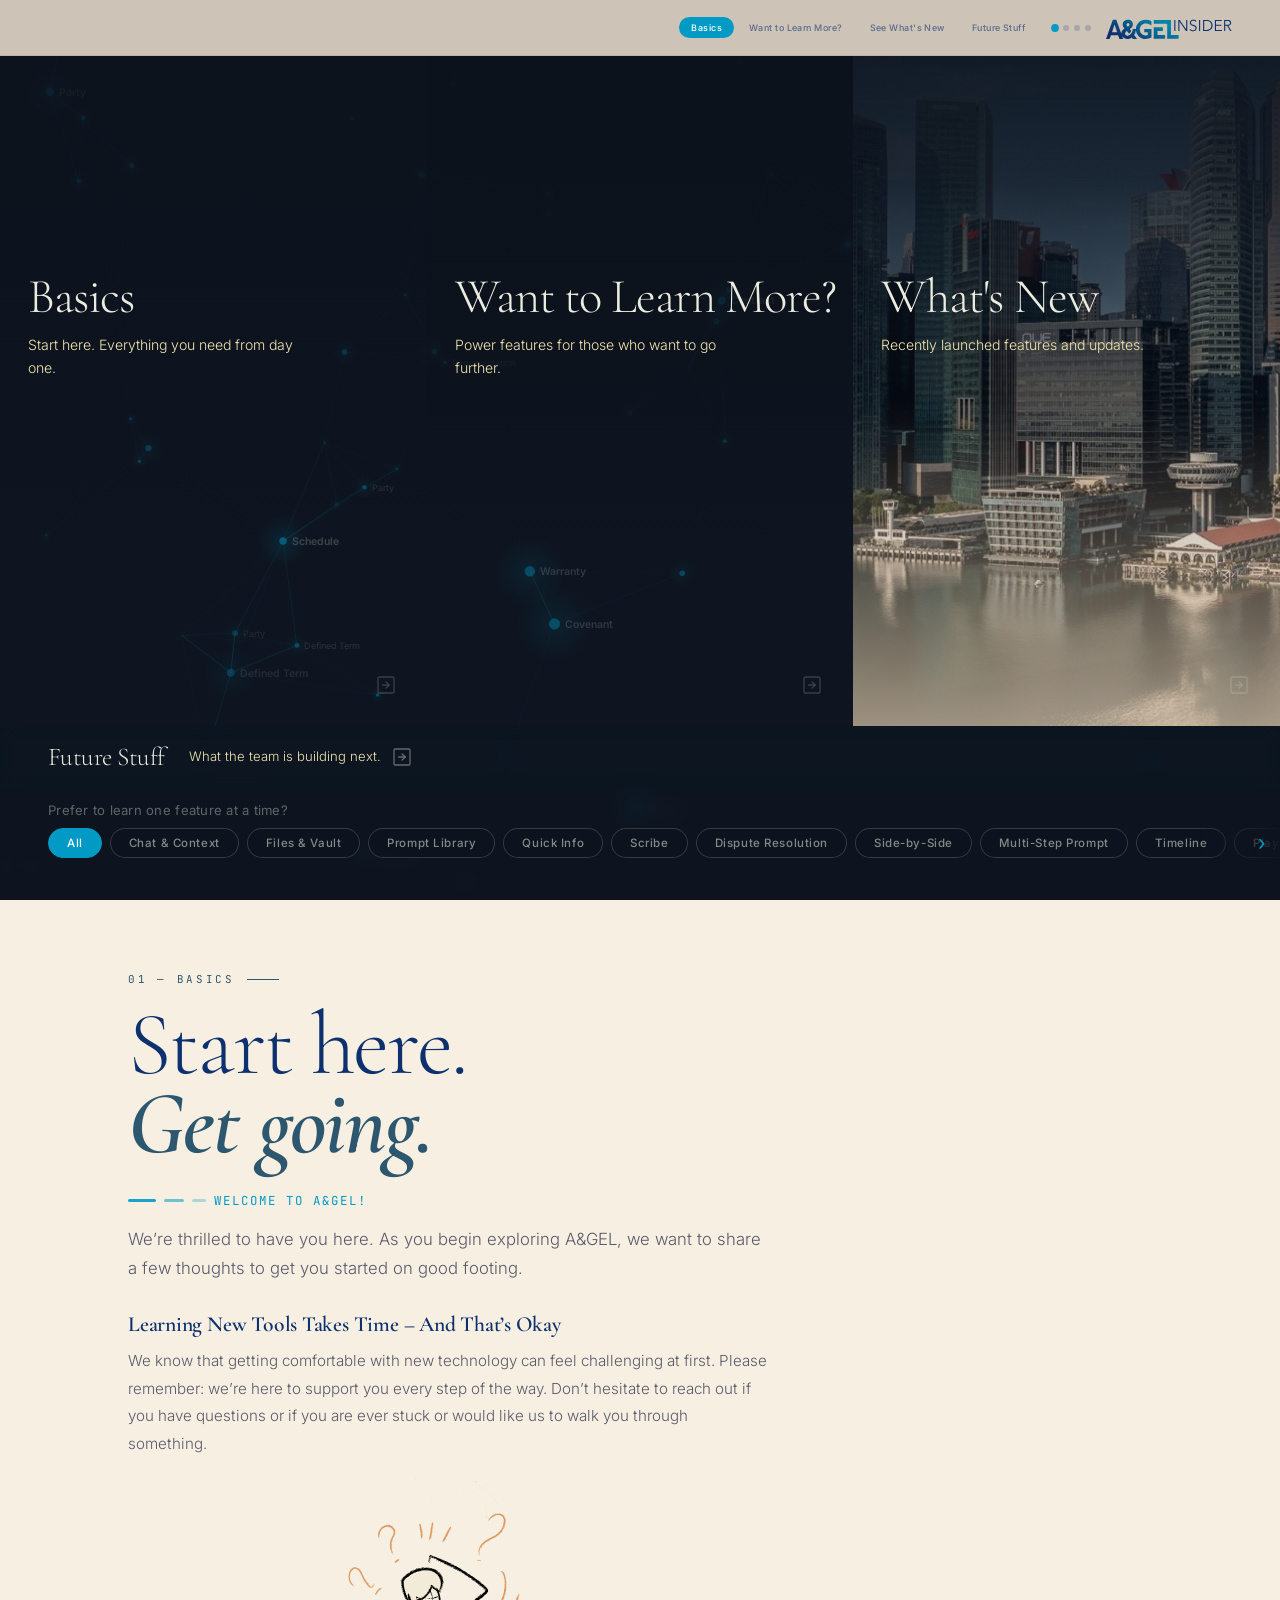
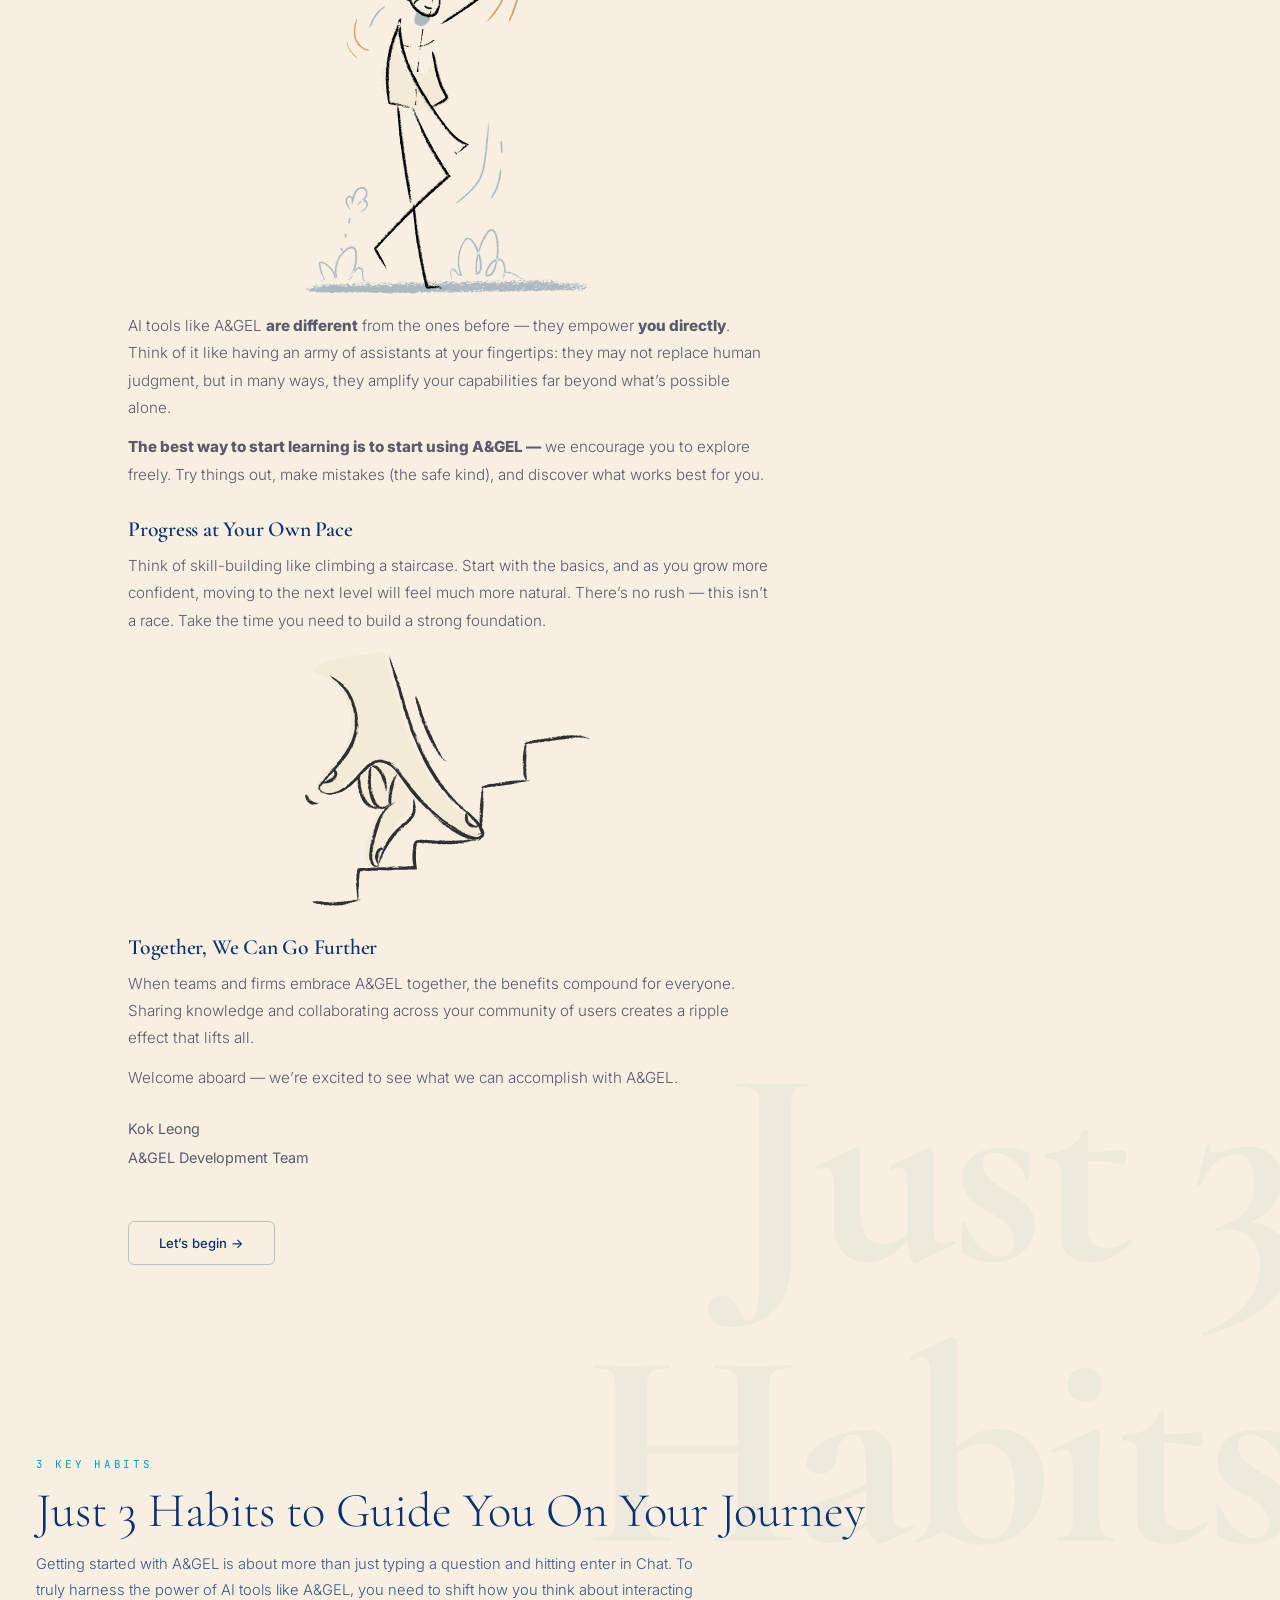
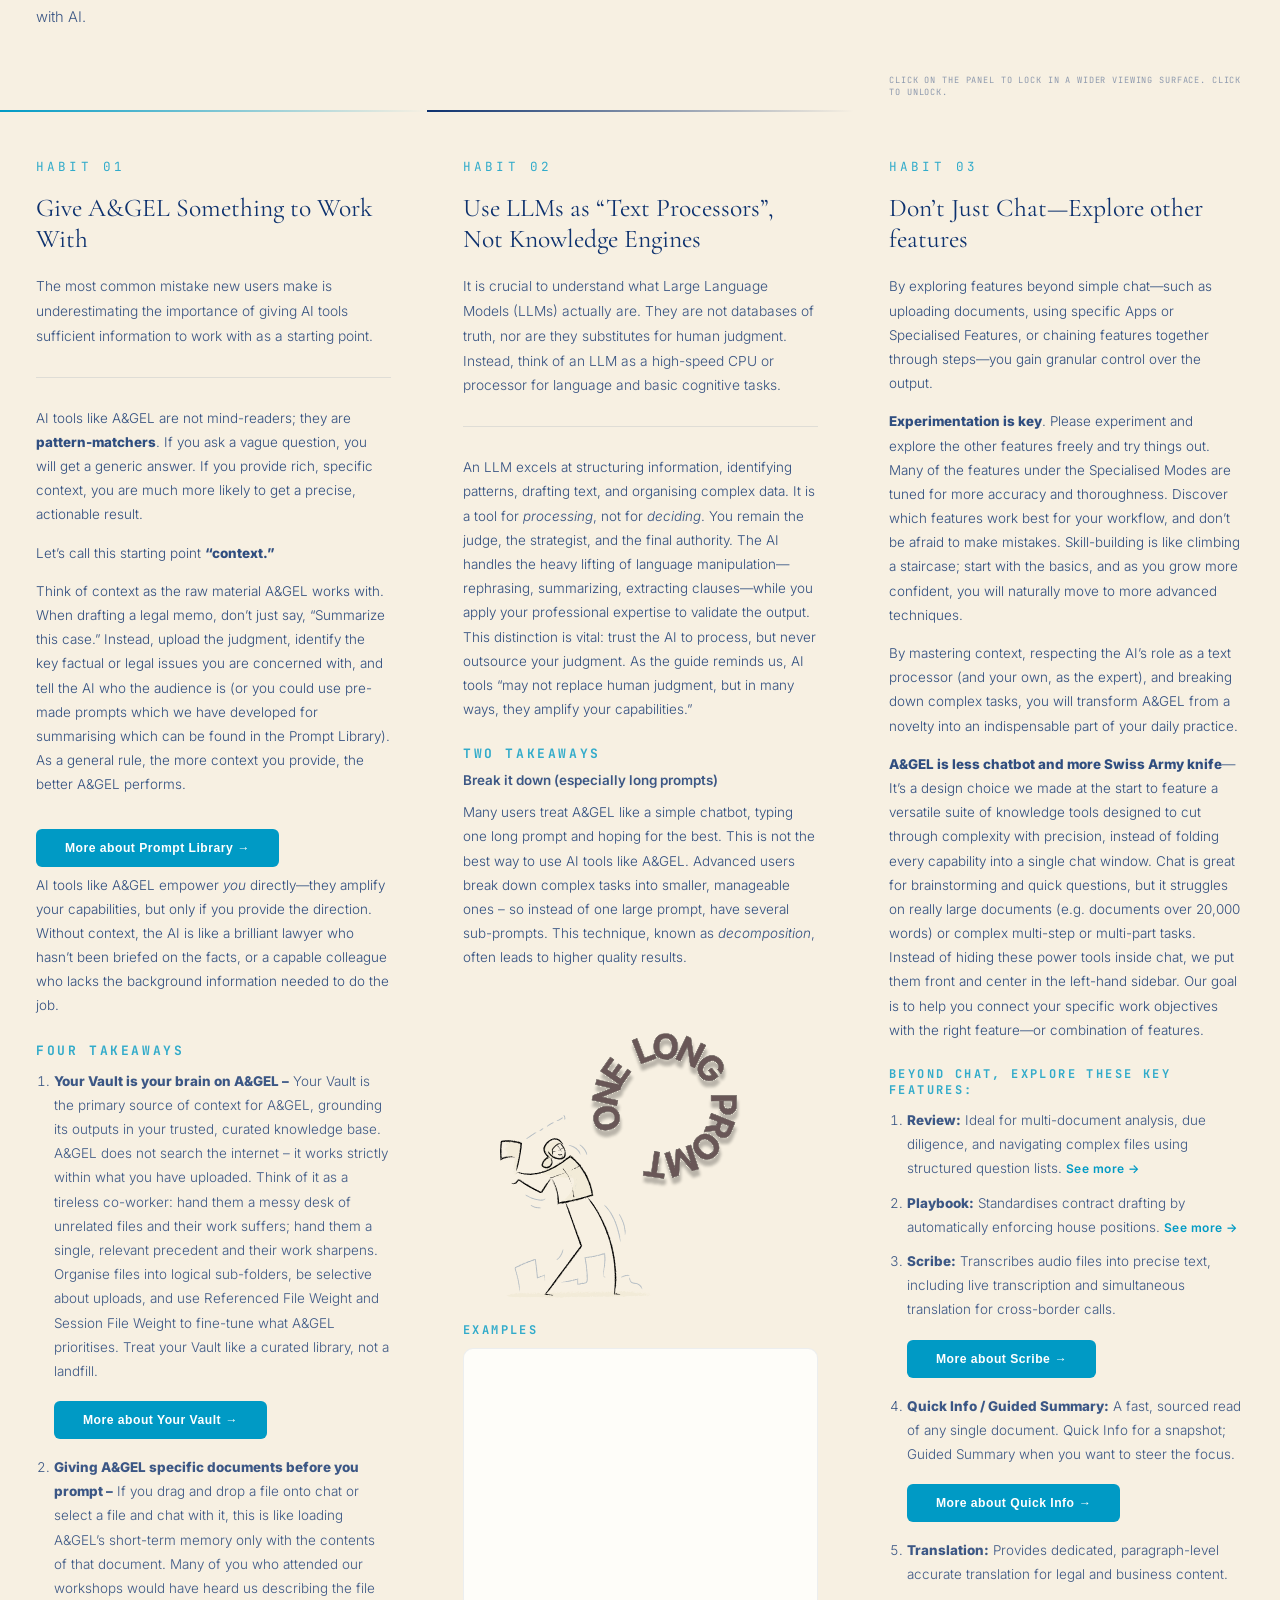
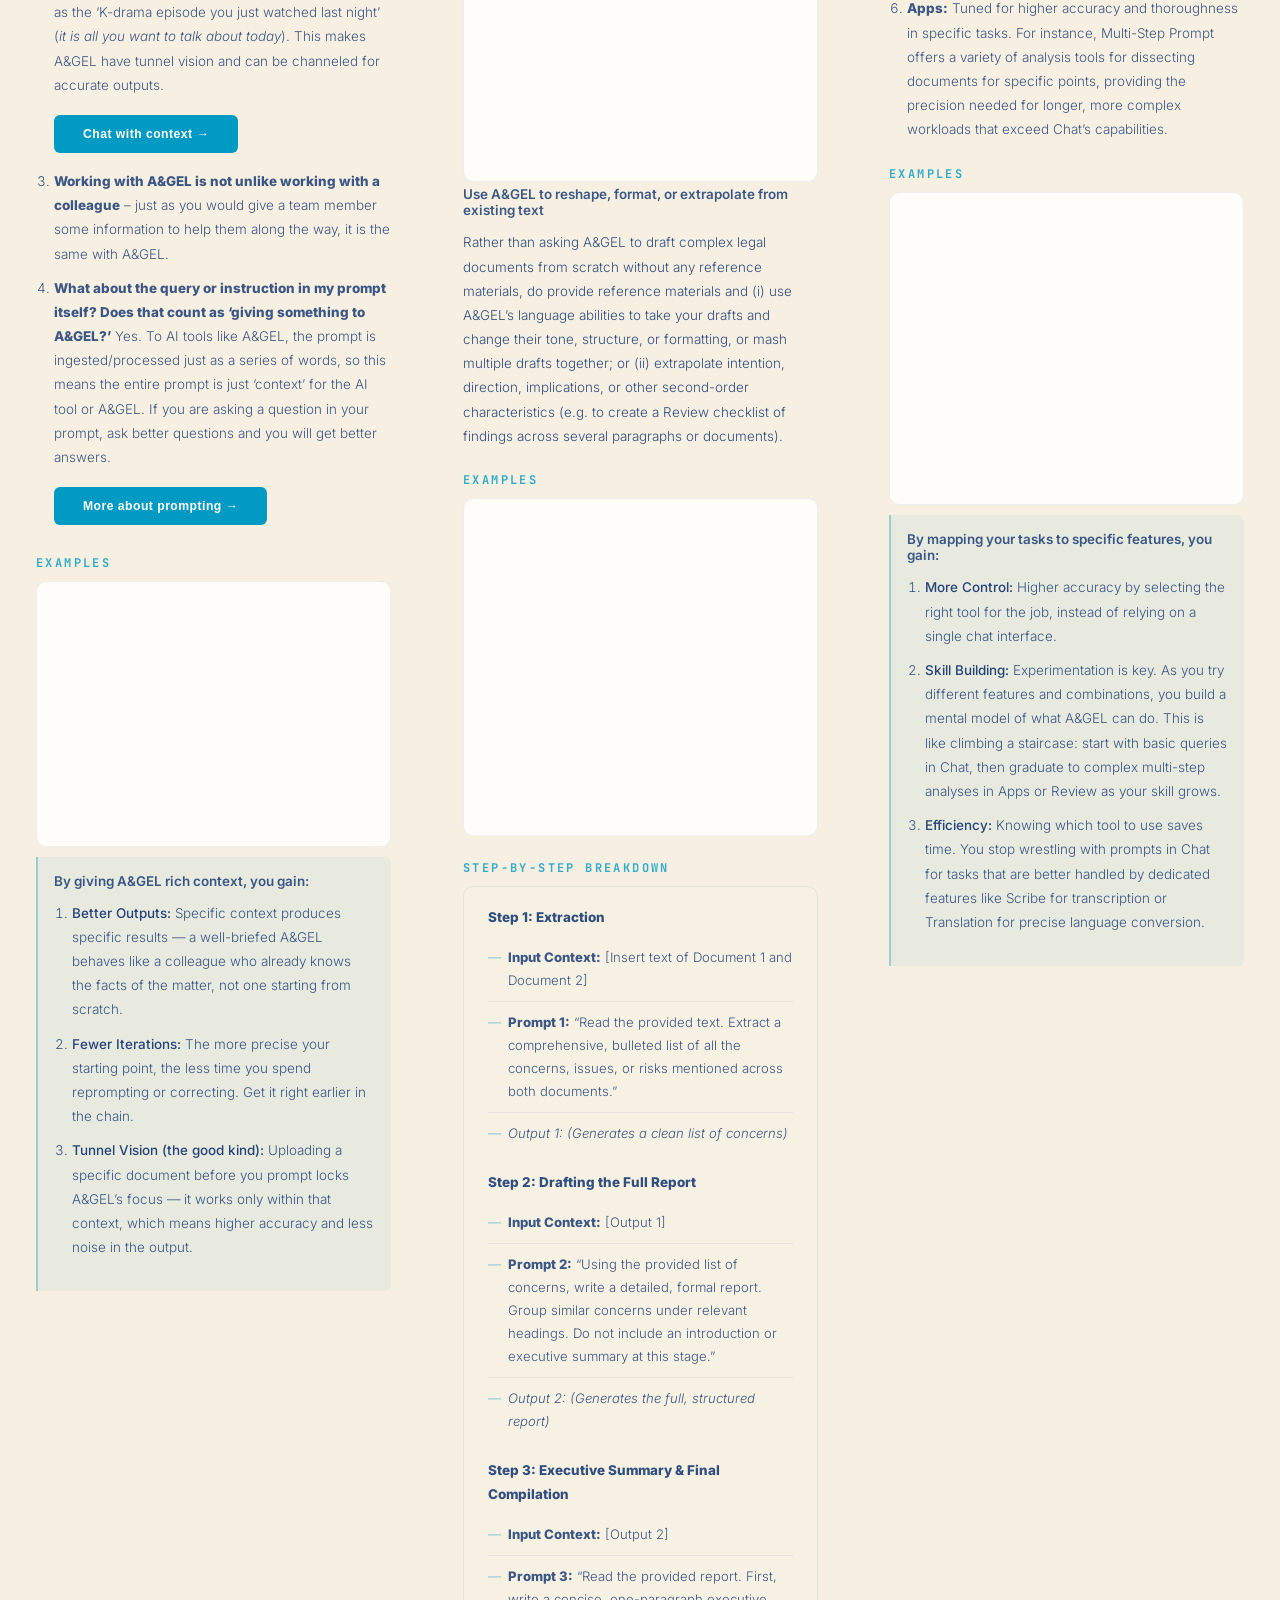
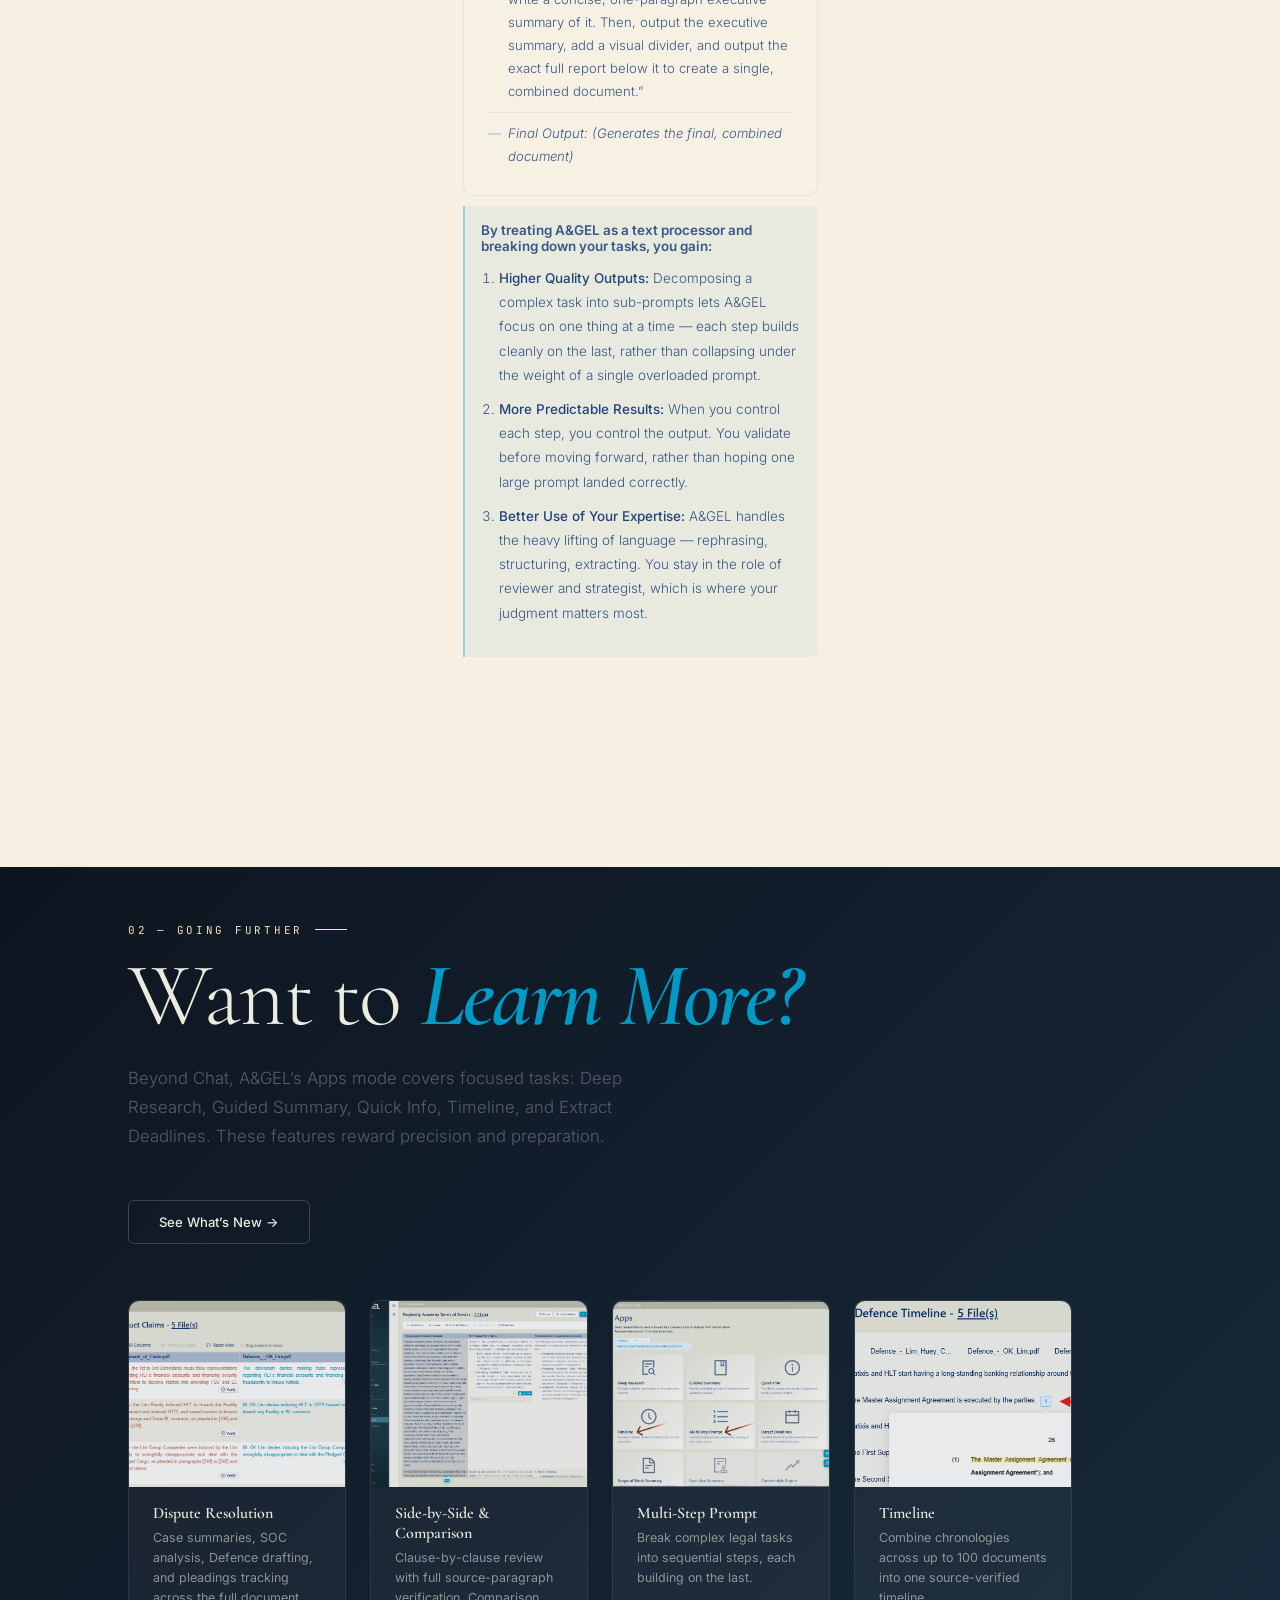
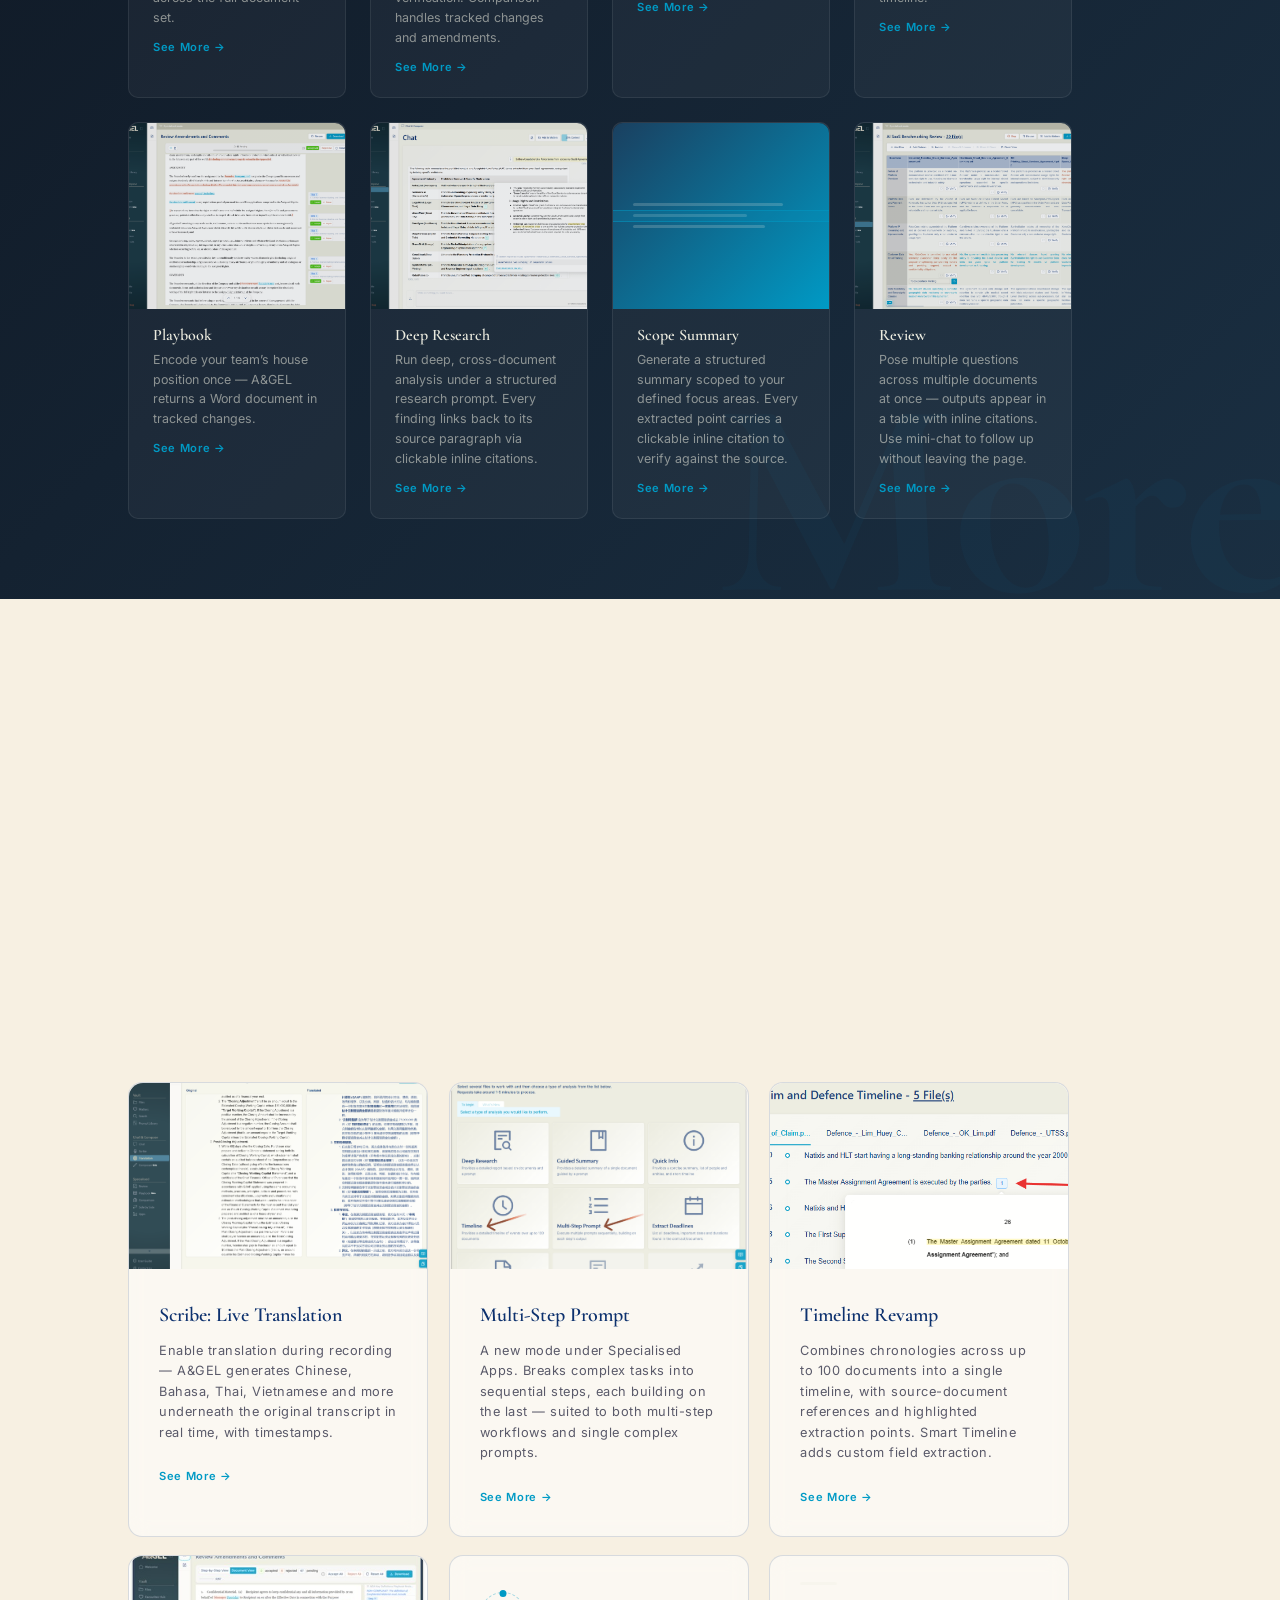
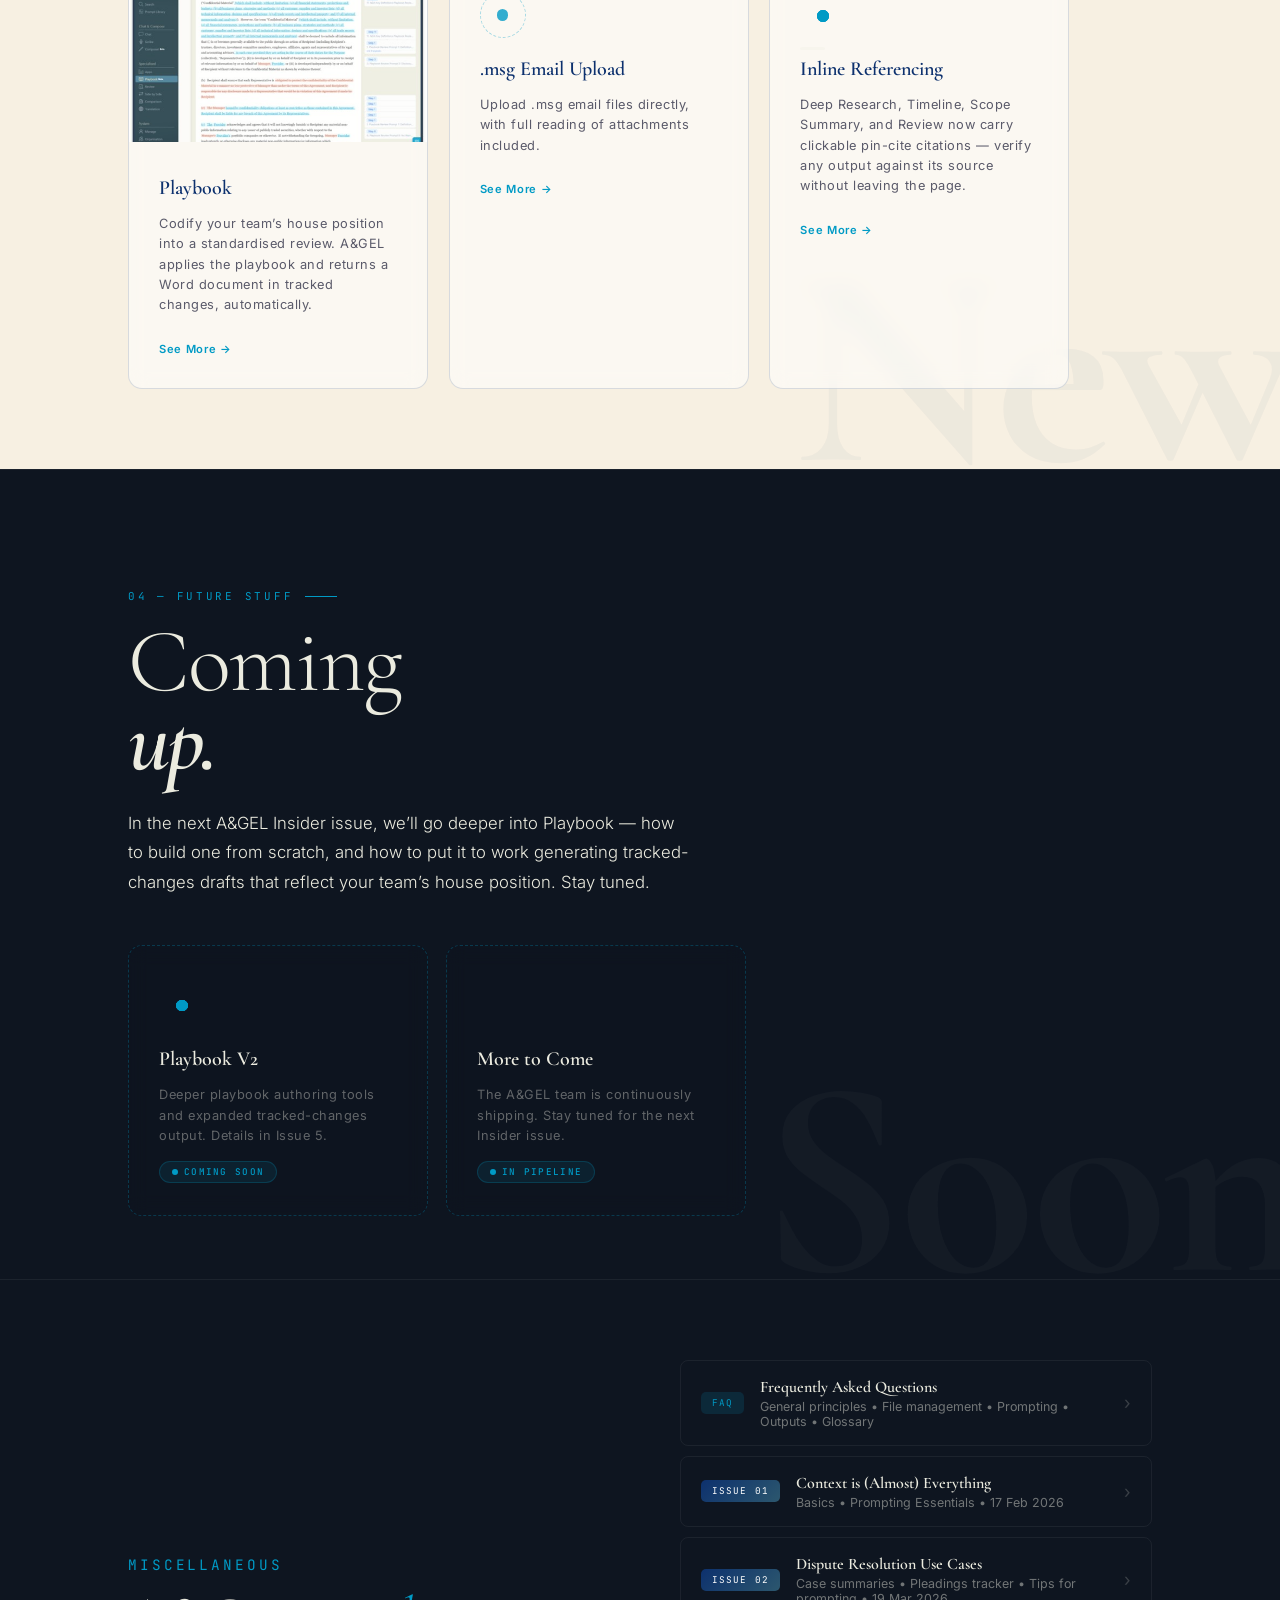
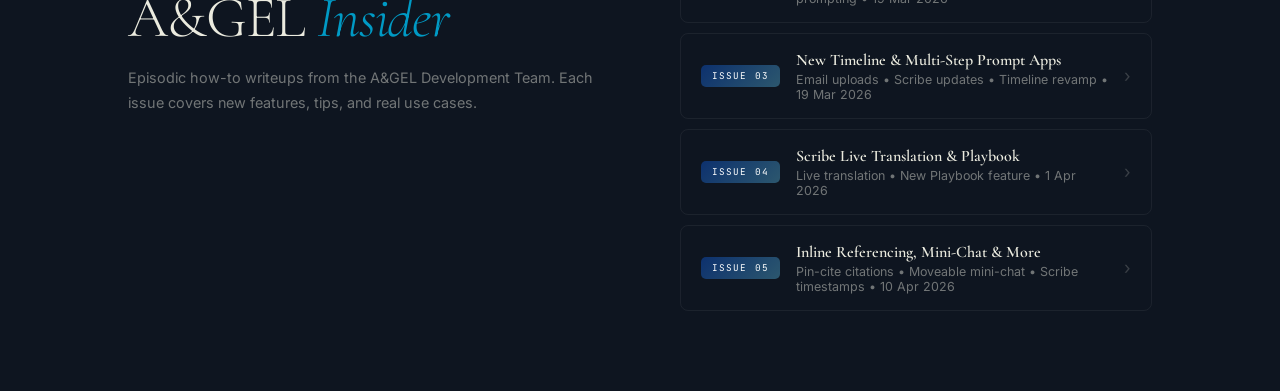
==== commit 877e497c: "content: revert landing tile to What's New, rename panel 3 heading to See What's New" ====
--- a/index.html
+++ b/index.html
@@ -33,7 +33,7 @@
       <div class="tile-3-bg tile-3-bg3"></div>
       <div class="tile-3-bg tile-3-bg4"></div>
       <div class="tile-mid">
-        <div class="tile-title">See What's New</div>
+        <div class="tile-title">What's New</div>
         <div class="tile-sub">Recently launched features and updates.</div>
       </div>
       <span class="tile-enter"><svg width="18" height="18" viewBox="0 0 18 18" fill="none" xmlns="http://www.w3.org/2000/svg"><rect x="1" y="1" width="16" height="16" rx="1.2" stroke="currentColor" stroke-width="1.3"/><path d="M5.5 9h6.5M9 6l3.5 3-3.5 3" stroke="currentColor" stroke-width="1.3" stroke-linecap="round" stroke-linejoin="round"/></svg></span>
@@ -342,8 +342,8 @@
 <section class="panel panel-3" id="panel3">
   <div class="panel-bg-word">New</div>
   <div class="panel-inner">
-    <div class="panel-num rv">03 &mdash; What's New</div>
-    <h2 class="panel-h rv d1">What's<br><em>new.</em></h2>
+    <div class="panel-num rv">03 &mdash; See What's New</div>
+    <h2 class="panel-h rv d1">See What's<br><em>New.</em></h2>
     <p class="panel-sub rv d2">Recent releases from the A&amp;GEL team. Each feature ships with a dedicated issue &mdash; go deeper in the newsletter archive below.</p>
     <div class="panel-cta rv d3">
       <a href="#misc" class="btn-ghost-light">See newsletters &rarr;</a>
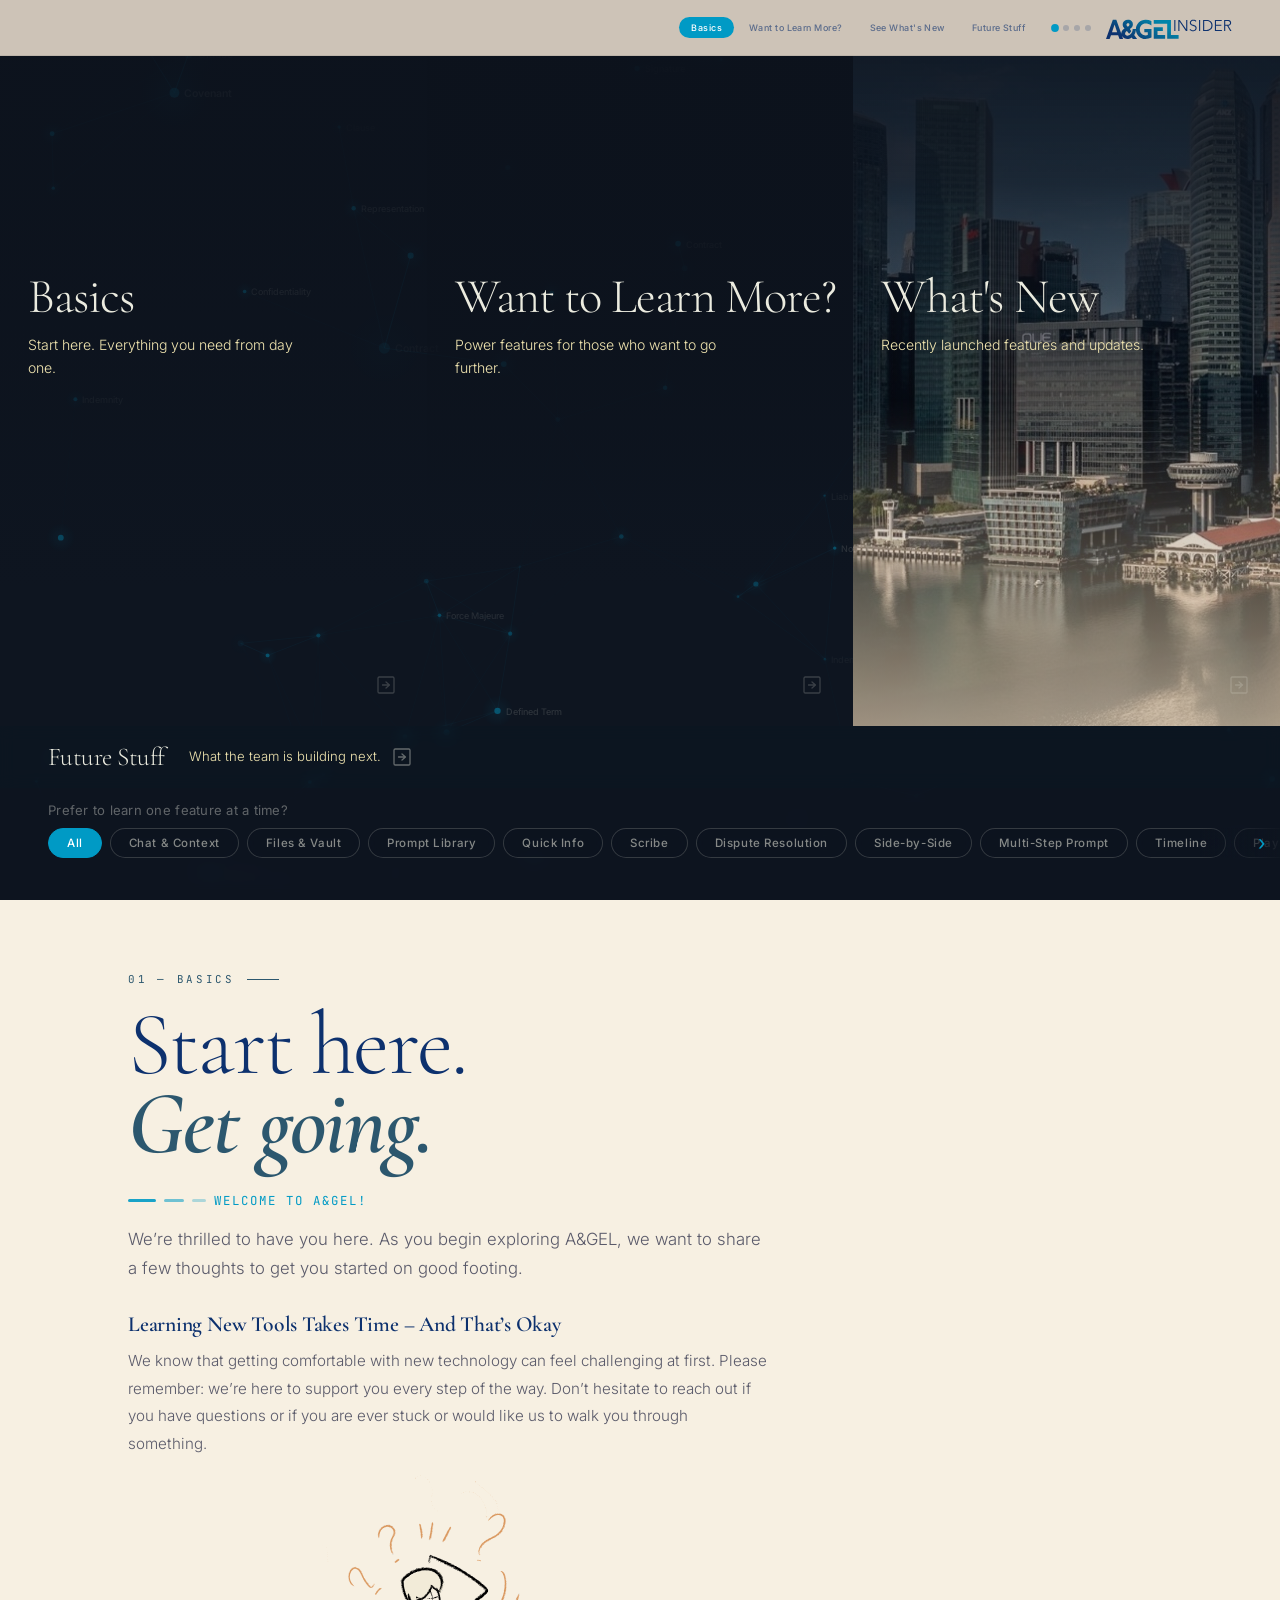
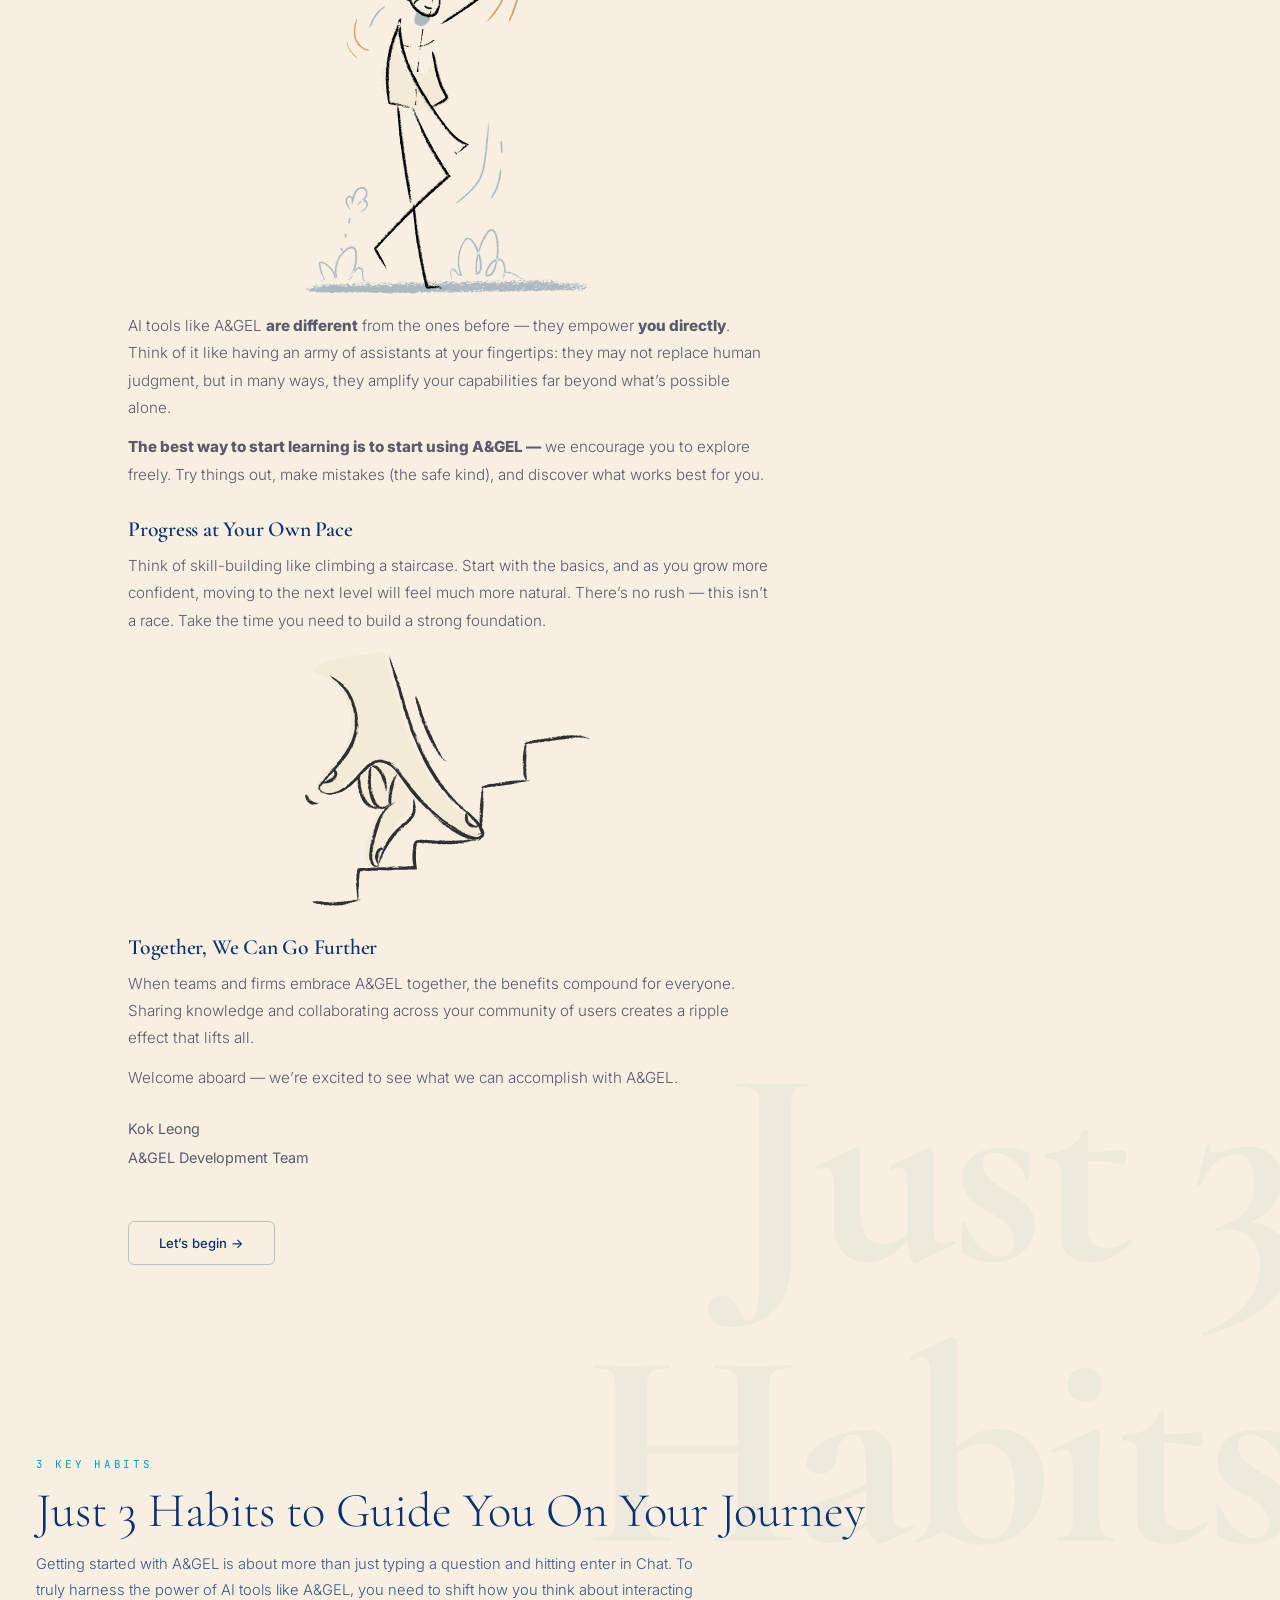
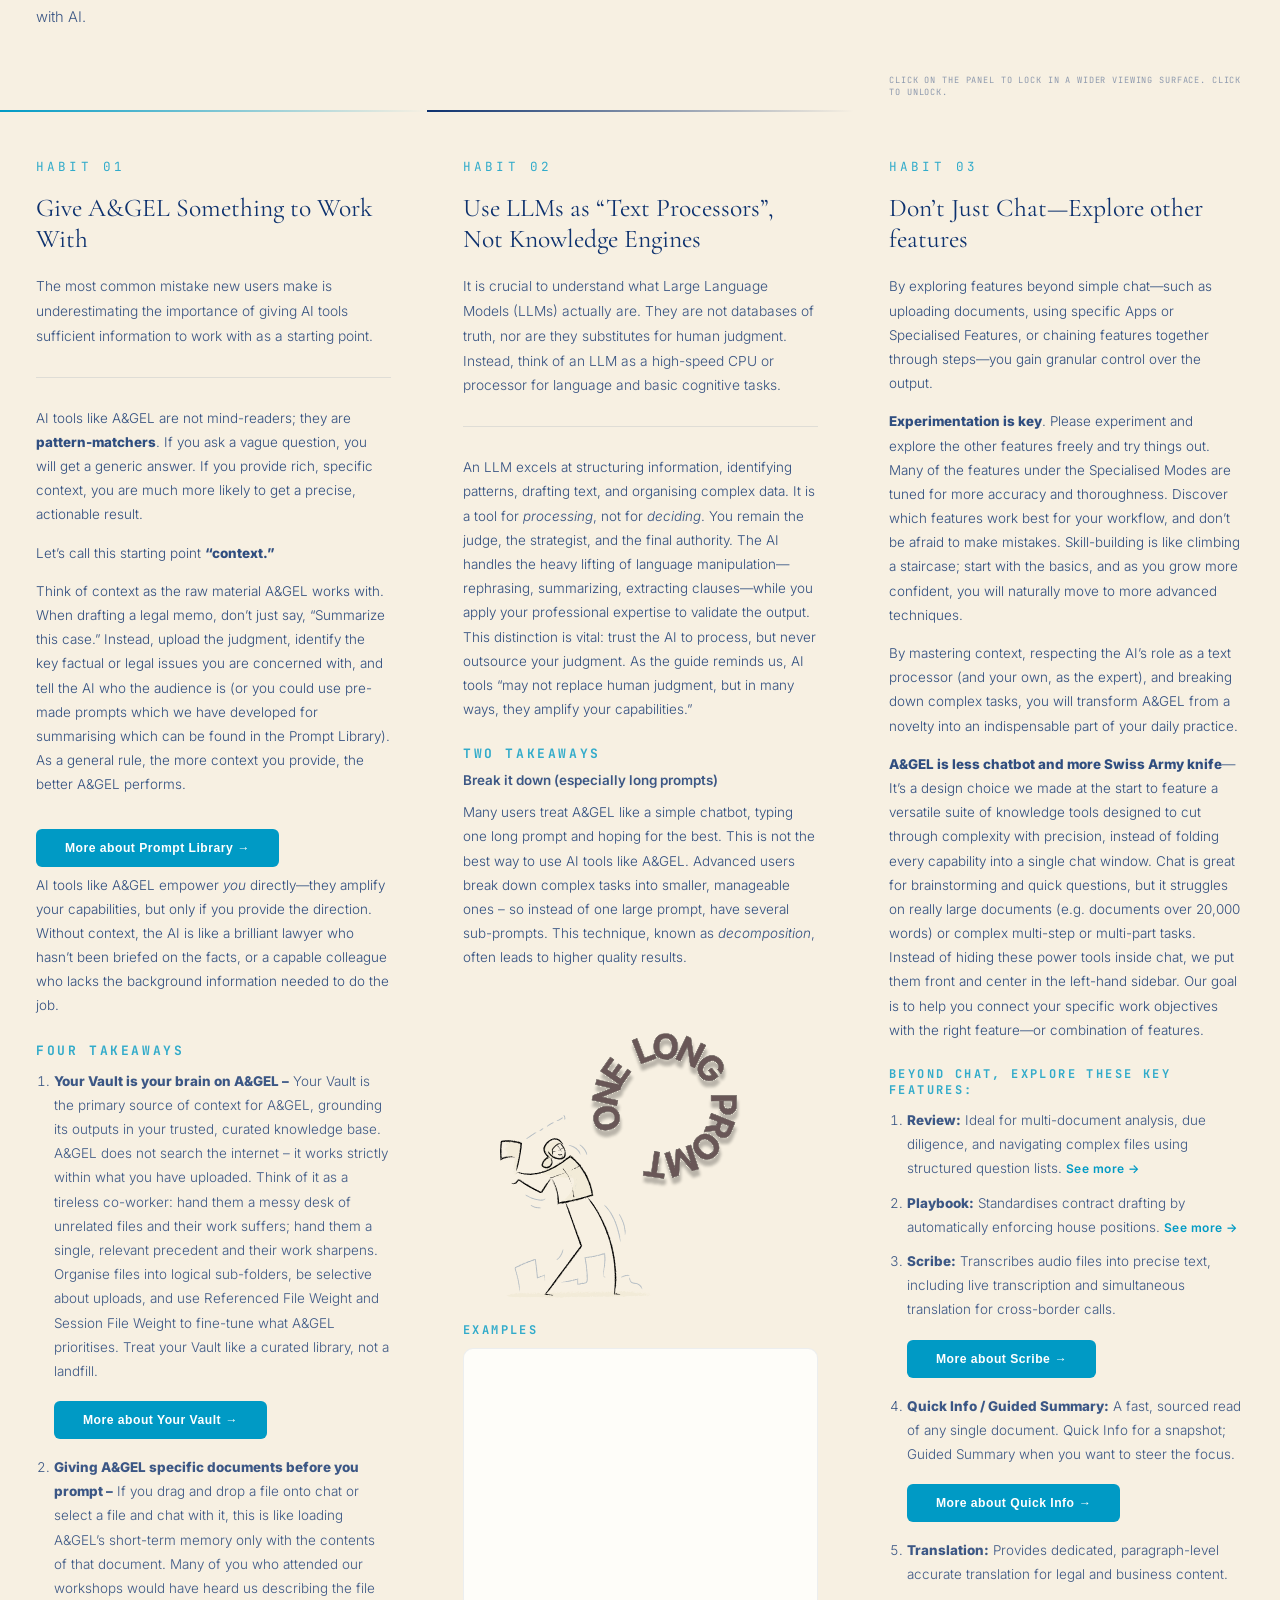
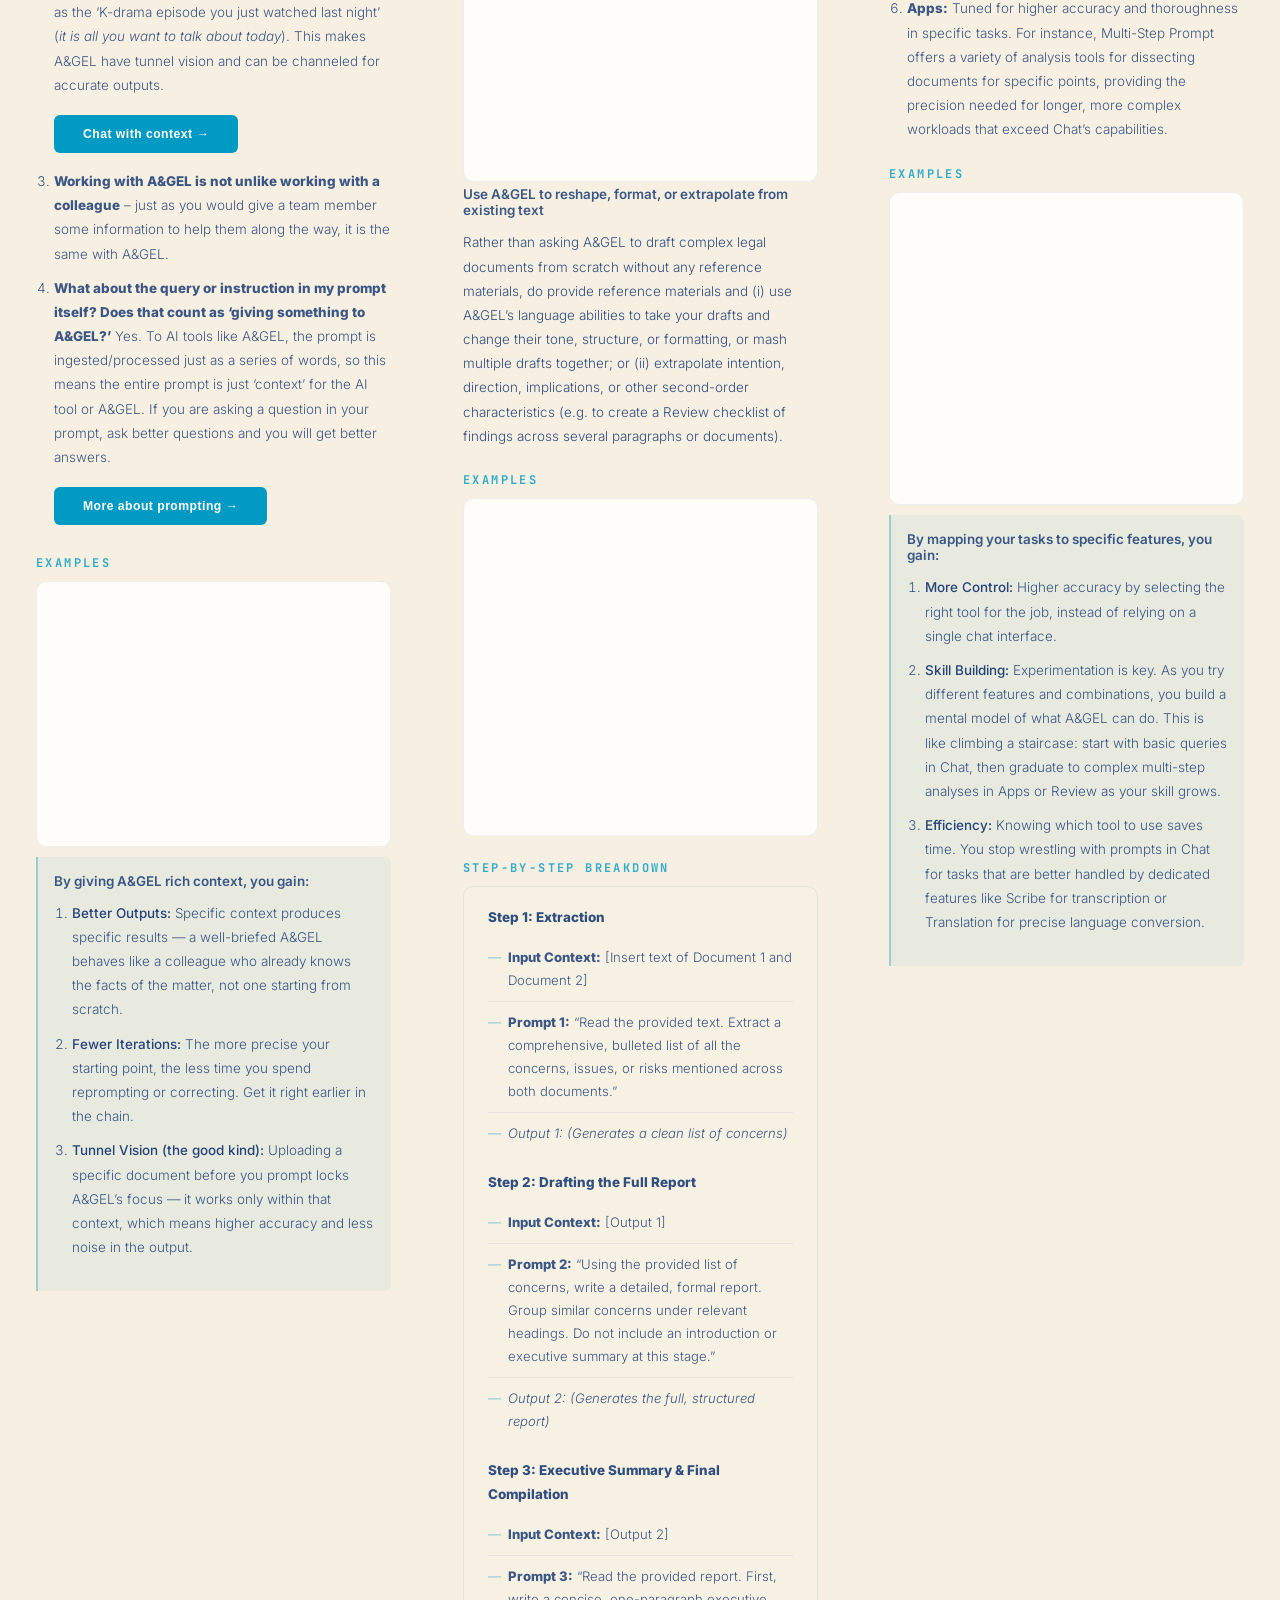
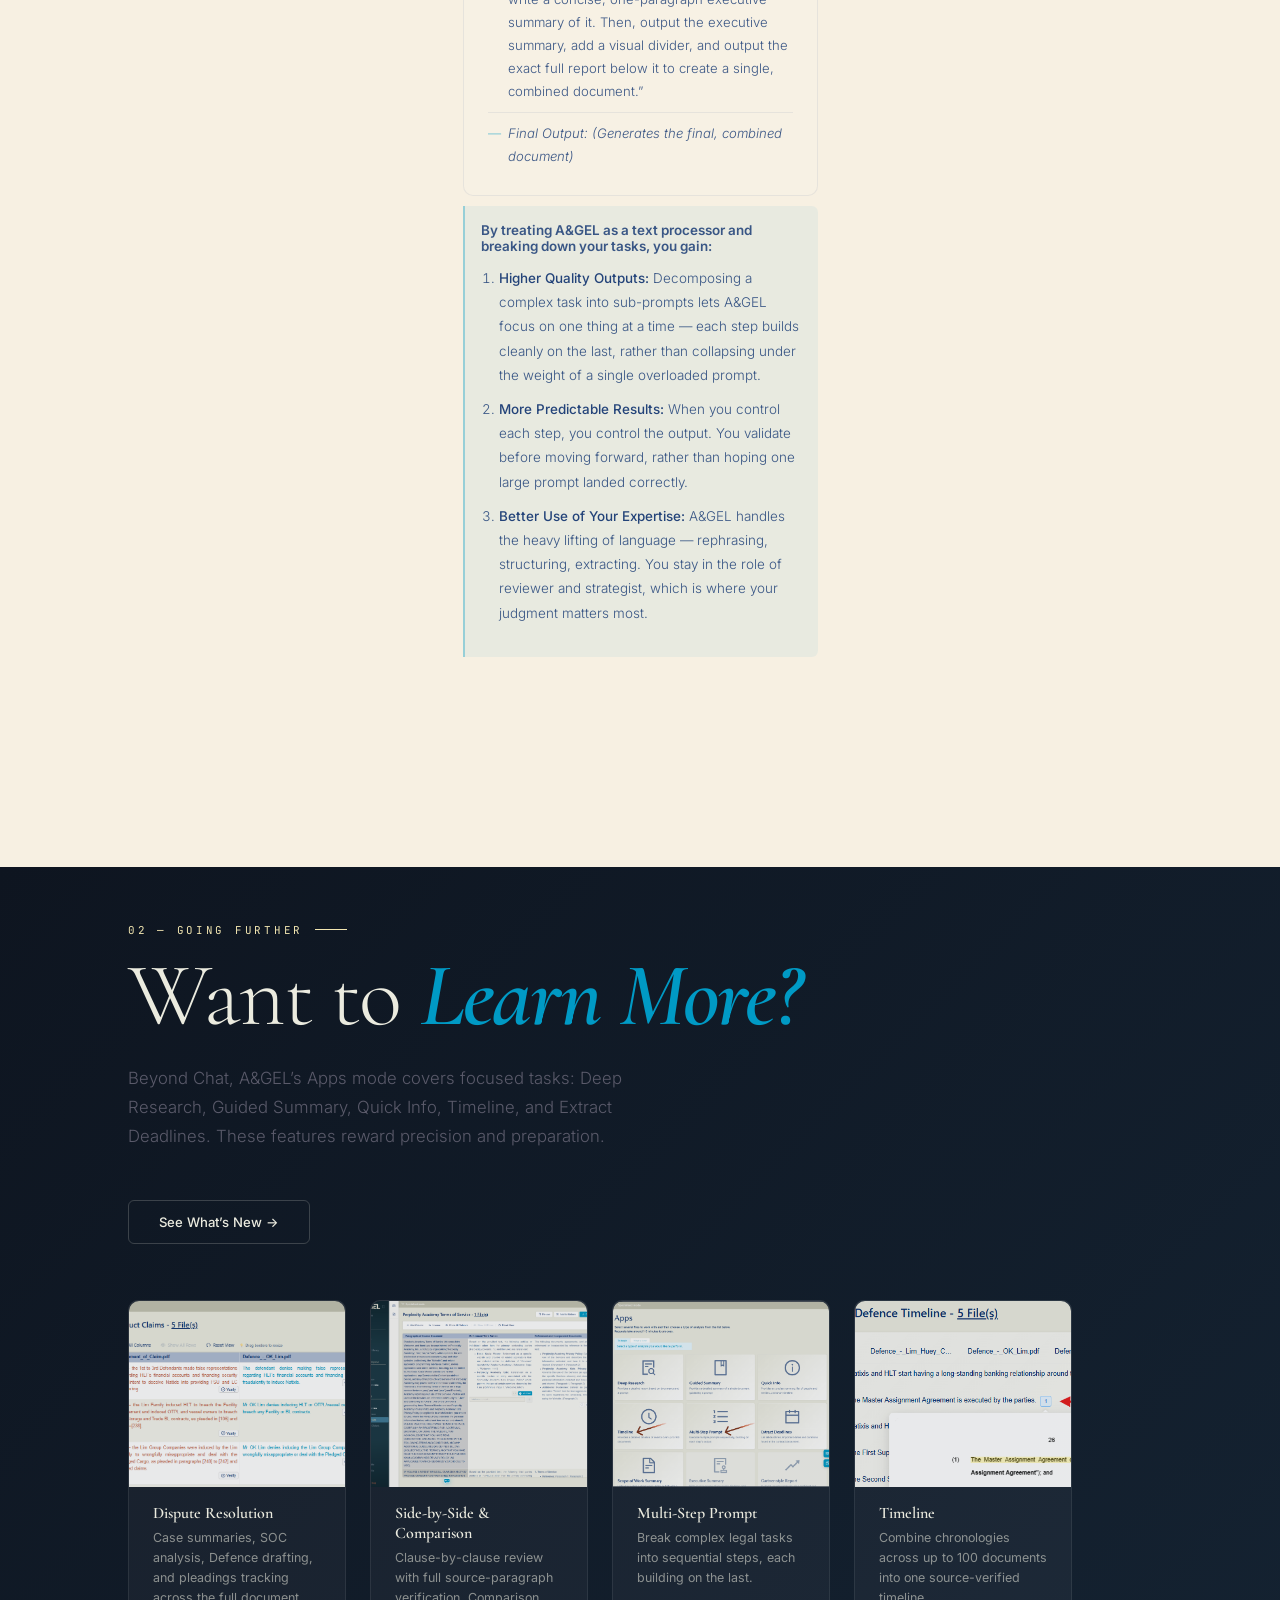
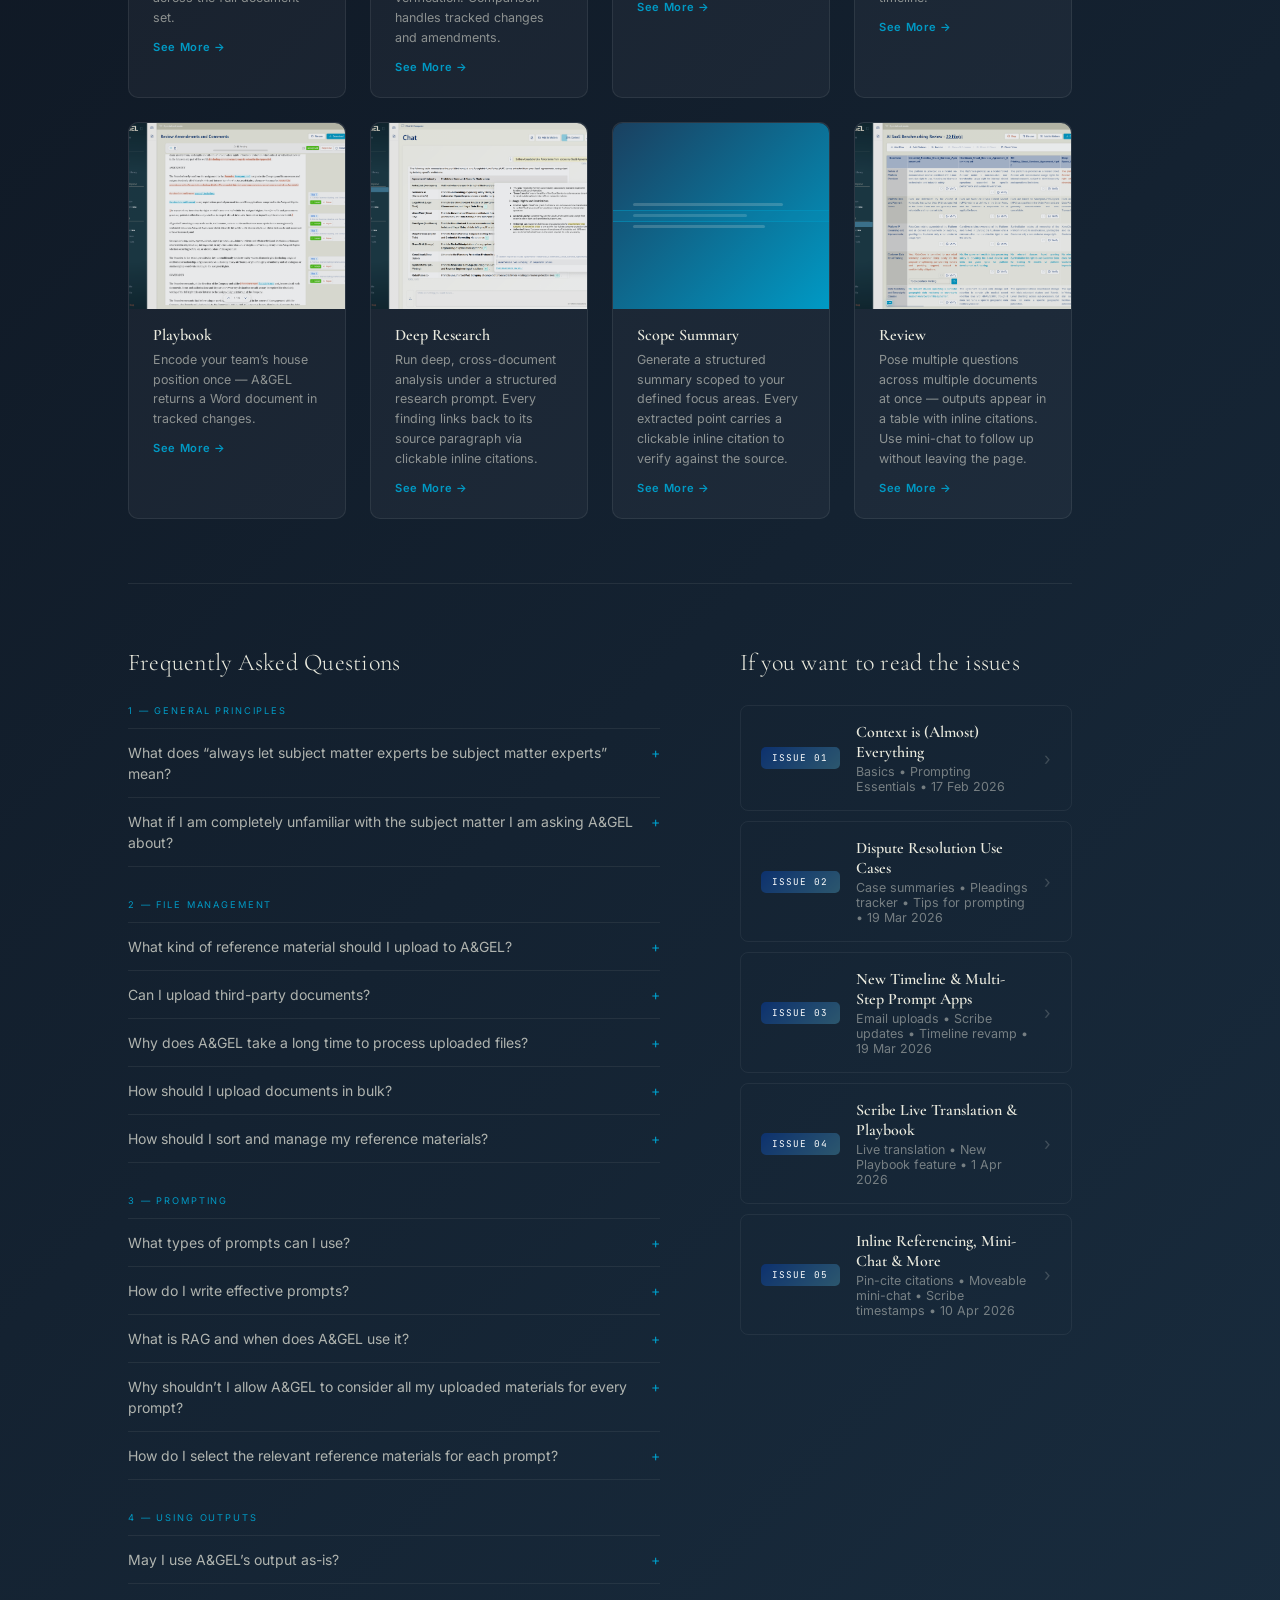
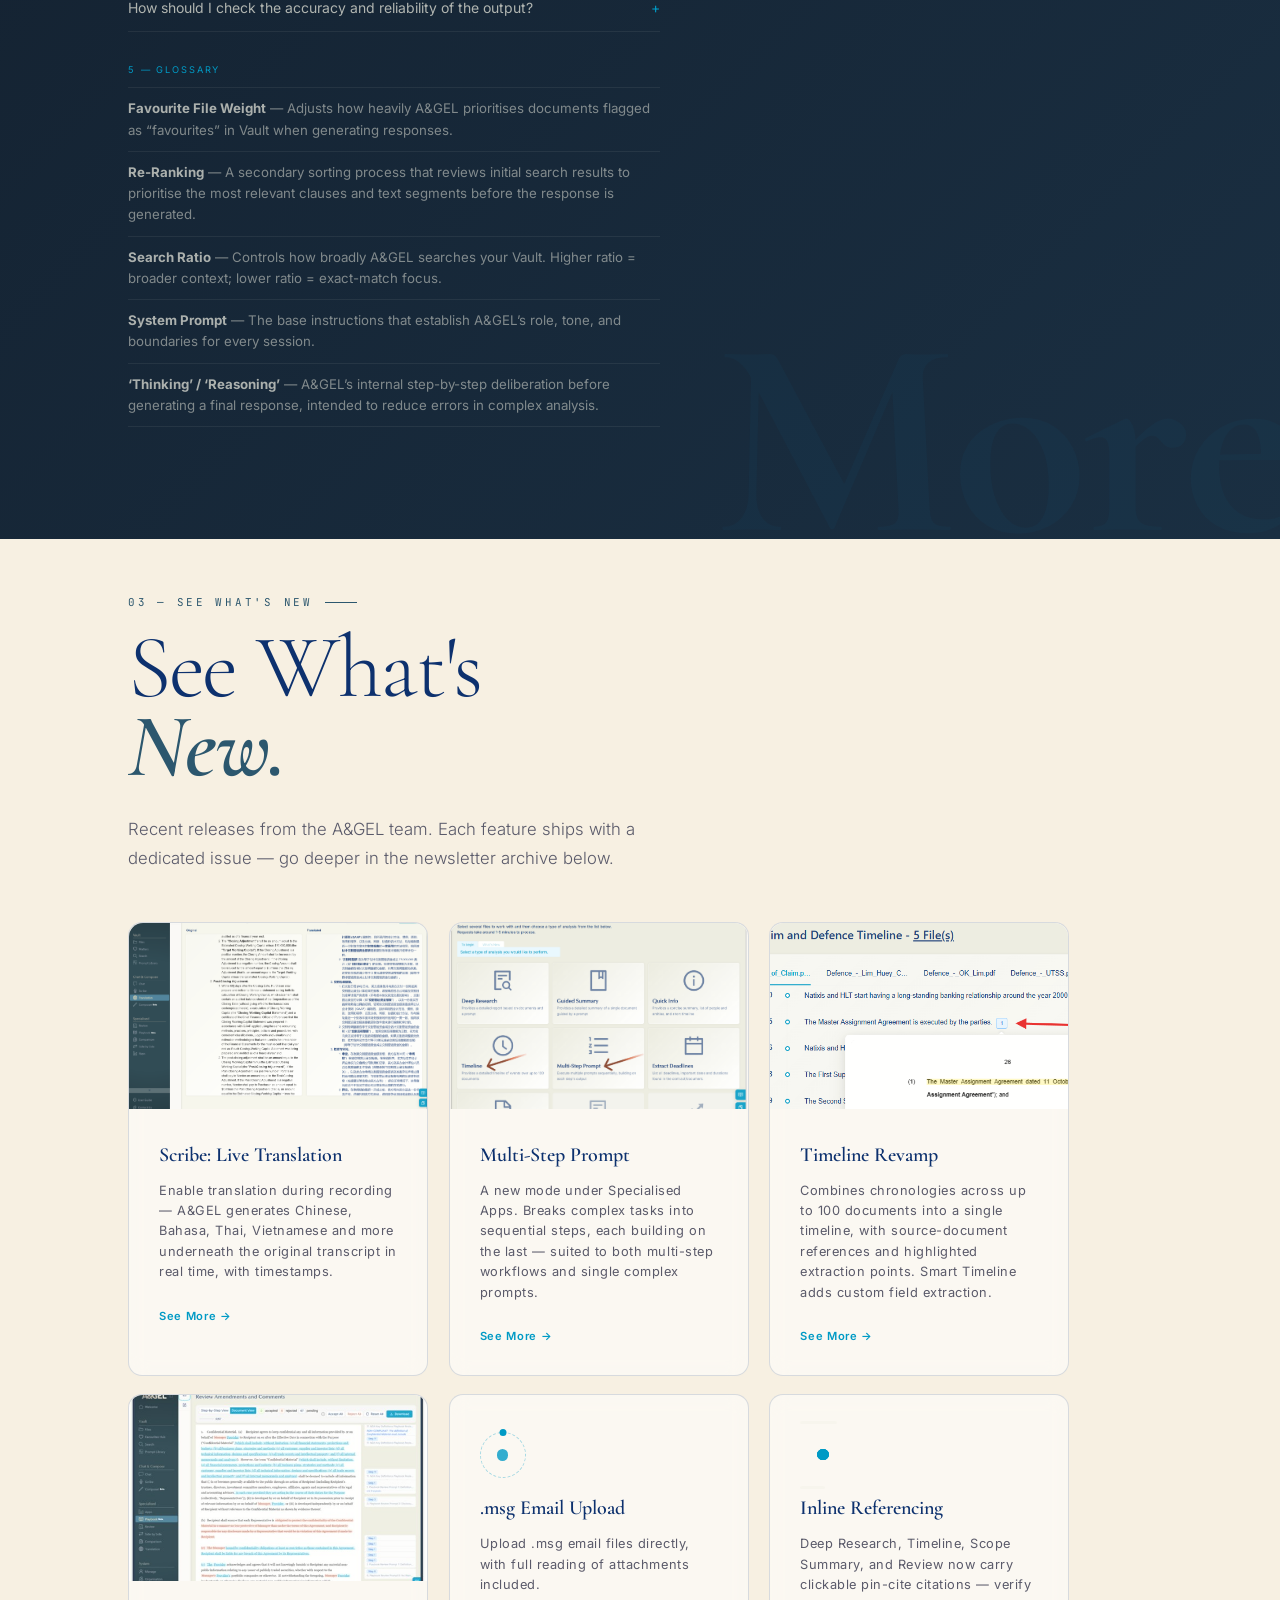
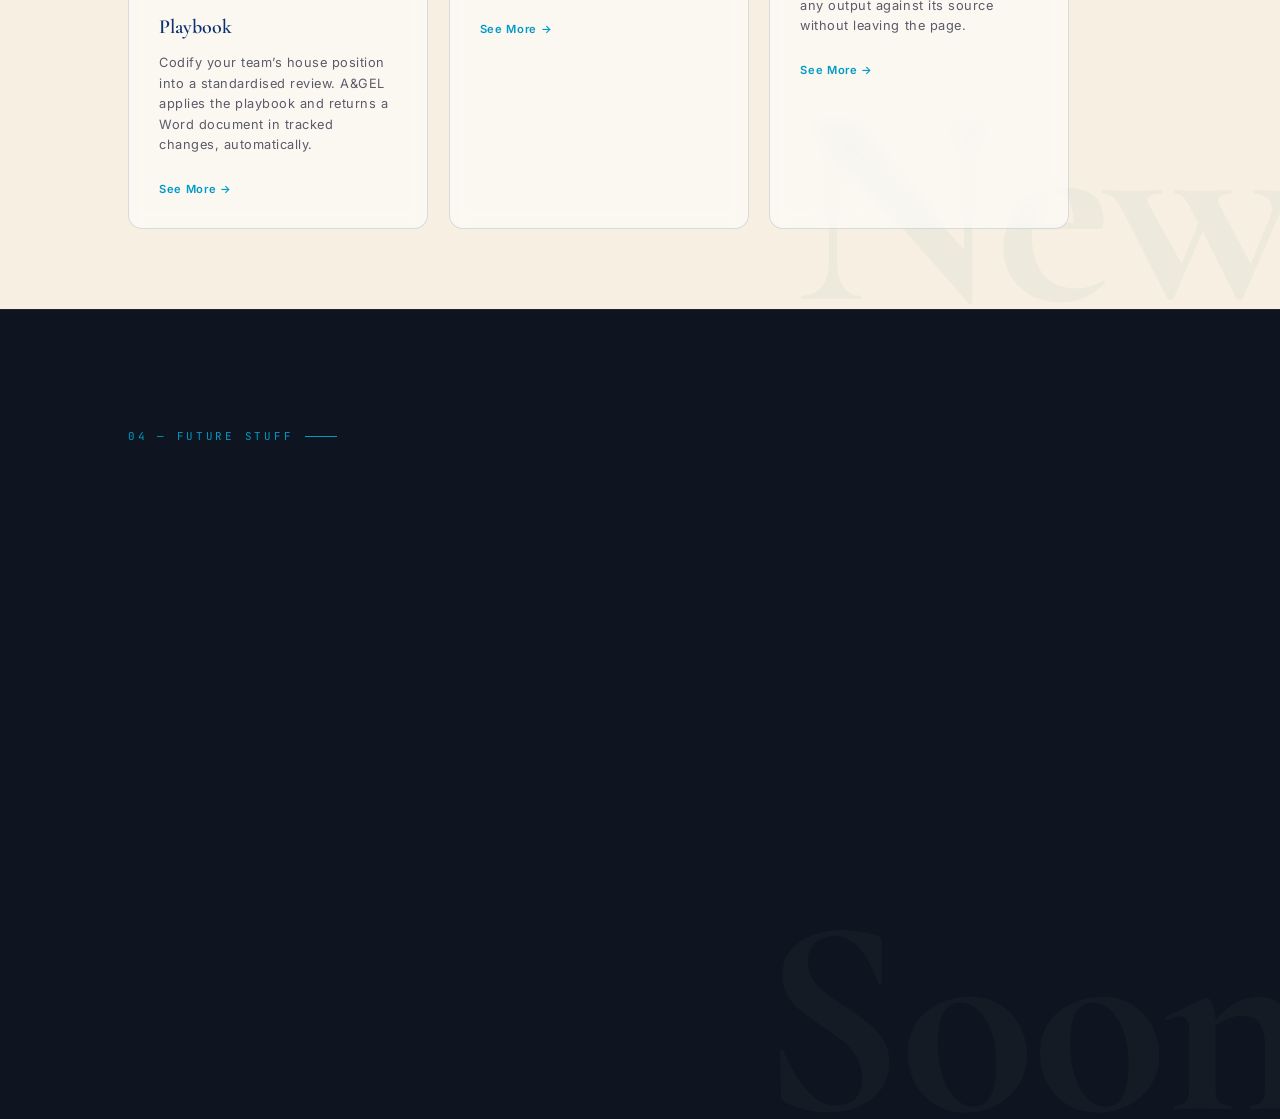
==== commit 87965c2e: "feat: remove Misc section, add inline FAQ accordion + 5 PDF issues to end of panel 2" ====
--- a/index.html
+++ b/index.html
@@ -334,6 +334,137 @@
         <span class="card-dark-link">See More &rarr;</span>
       </a>
     </div>
+
+    <!-- FAQ + ISSUES -->
+    <div class="p2-extra rv">
+      <div class="p2-extra-grid">
+
+        <!-- Frequently Asked Questions -->
+        <div>
+          <h3 class="p2-extra-h">Frequently Asked Questions</h3>
+          <div class="p2-faq">
+
+            <div class="p2-faq-group">
+              <div class="p2-faq-kicker">1 &mdash; General Principles</div>
+              <details class="p2-faq-item">
+                <summary>What does &ldquo;always let subject matter experts be subject matter experts&rdquo; mean?</summary>
+                <div class="p2-faq-answer">Your judgment, insight, and integrity as a professional should remain at the heart of your work. A&amp;GEL does not replace your expertise &mdash; it is designed to help you do more with more.</div>
+              </details>
+              <details class="p2-faq-item">
+                <summary>What if I am completely unfamiliar with the subject matter I am asking A&amp;GEL about?</summary>
+                <div class="p2-faq-answer">You can still use A&amp;GEL &mdash; but be more mindful and conduct more checks on the output. Consider using A&amp;GEL as a gateway to your team&rsquo;s existing know-how, gaining on-demand insights to support your training and development.</div>
+              </details>
+            </div>
+
+            <div class="p2-faq-group">
+              <div class="p2-faq-kicker">2 &mdash; File Management</div>
+              <details class="p2-faq-item">
+                <summary>What kind of reference material should I upload to A&amp;GEL?</summary>
+                <div class="p2-faq-answer">Upload only trusted, reliable, and accurate material &mdash; primary legal sources (statutes, case law) and trusted internal materials (company know-how, proven documents). Maintain a clear naming convention.</div>
+              </details>
+              <details class="p2-faq-item">
+                <summary>Can I upload third-party documents?</summary>
+                <div class="p2-faq-answer">Yes &mdash; including documents from opposing counsel. Upload them to a clearly labelled folder to distinguish them from your trusted precedents. Observe any applicable company policies on AI usage and third-party content.</div>
+              </details>
+              <details class="p2-faq-item">
+                <summary>Why does A&amp;GEL take a long time to process uploaded files?</summary>
+                <div class="p2-faq-answer">Documents must be converted into &ldquo;embeddings&rdquo; that A&amp;GEL can work with &mdash; this happens once on upload. In Chat, re-use an uploaded document in a fresh session by selecting it via the Context button.</div>
+              </details>
+              <details class="p2-faq-item">
+                <summary>How should I upload documents in bulk?</summary>
+                <div class="p2-faq-answer">In File mode, click the upload button at the top right, select your files, and press &ldquo;Open&rdquo;. You can continue using A&amp;GEL while the upload is in progress.</div>
+              </details>
+              <details class="p2-faq-item">
+                <summary>How should I sort and manage my reference materials?</summary>
+                <div class="p2-faq-answer">Do not upload everything into one folder. Group documents by (i) subject matter and (ii) workflow &mdash; e.g. <code>Home / IP Licensing / Licensor</code>. This helps A&amp;GEL retrieve the right context and makes it easier to verify its outputs.</div>
+              </details>
+            </div>
+
+            <div class="p2-faq-group">
+              <div class="p2-faq-kicker">3 &mdash; Prompting</div>
+              <details class="p2-faq-item">
+                <summary>What types of prompts can I use?</summary>
+                <div class="p2-faq-answer">Information-seeking (question-based, explanation, research), task-oriented (instruction, multi-step, template-based), analytical (data analysis, problem-solving, comparative), classification (classify, sort, tag), and transformation (translation, format conversion, style) prompts &mdash; among others.</div>
+              </details>
+              <details class="p2-faq-item">
+                <summary>How do I write effective prompts?</summary>
+                <div class="p2-faq-answer">The most effective prompts have four parts: <strong>(a) Persona</strong> &mdash; who A&amp;GEL should emulate; <strong>(b) Task</strong> &mdash; the specific instruction; <strong>(c) Context</strong> &mdash; background information and reference material; <strong>(d) Format</strong> &mdash; how you want the output structured.</div>
+              </details>
+              <details class="p2-faq-item">
+                <summary>What is RAG and when does A&amp;GEL use it?</summary>
+                <div class="p2-faq-answer">RAG (Retrieval-Augmented Generation) is A&amp;GEL&rsquo;s default Chat mode. It draws on your Vault reference materials and passes them to the model alongside your prompt, enhancing the precision and reliability of the output.</div>
+              </details>
+              <details class="p2-faq-item">
+                <summary>Why shouldn&rsquo;t I allow A&amp;GEL to consider all my uploaded materials for every prompt?</summary>
+                <div class="p2-faq-answer">Providing irrelevant context reduces speed, accuracy, and reliability. A&amp;GEL operates probabilistically and may draw from materials not suited to your current task. Restrict context to only the documents relevant to your prompt.</div>
+              </details>
+              <details class="p2-faq-item">
+                <summary>How do I select the relevant reference materials for each prompt?</summary>
+                <div class="p2-faq-answer">In Chat mode, navigate to &ldquo;Context&rdquo;, click the selection symbol, and select only the relevant documents or folders.</div>
+              </details>
+            </div>
+
+            <div class="p2-faq-group">
+              <div class="p2-faq-kicker">4 &mdash; Using Outputs</div>
+              <details class="p2-faq-item">
+                <summary>May I use A&amp;GEL&rsquo;s output as-is?</summary>
+                <div class="p2-faq-answer">No &mdash; always check A&amp;GEL&rsquo;s output before use. Treat it as a starting point and cross-check against trusted knowledge sources, including your uploaded reference materials.</div>
+              </details>
+              <details class="p2-faq-item">
+                <summary>How should I check the accuracy and reliability of the output?</summary>
+                <div class="p2-faq-answer">In Chat mode, outputs include reference links to the source documents A&amp;GEL drew from. Click each reference to verify it against the original material. A&amp;GEL should be a gateway to your know-how &mdash; not the source of it. Outputs without references are prone to hallucinations and should not be used unless the prompt was purely for writing, formatting, or text-editing with sufficient context provided.</div>
+              </details>
+            </div>
+
+            <div class="p2-faq-group">
+              <div class="p2-faq-kicker">5 &mdash; Glossary</div>
+              <div class="p2-glossary">
+                <div class="p2-glossary-term"><strong>Favourite File Weight</strong> &mdash; Adjusts how heavily A&amp;GEL prioritises documents flagged as &ldquo;favourites&rdquo; in Vault when generating responses.</div>
+                <div class="p2-glossary-term"><strong>Re-Ranking</strong> &mdash; A secondary sorting process that reviews initial search results to prioritise the most relevant clauses and text segments before the response is generated.</div>
+                <div class="p2-glossary-term"><strong>Search Ratio</strong> &mdash; Controls how broadly A&amp;GEL searches your Vault. Higher ratio = broader context; lower ratio = exact-match focus.</div>
+                <div class="p2-glossary-term"><strong>System Prompt</strong> &mdash; The base instructions that establish A&amp;GEL&rsquo;s role, tone, and boundaries for every session.</div>
+                <div class="p2-glossary-term"><strong>&lsquo;Thinking&rsquo; / &lsquo;Reasoning&rsquo;</strong> &mdash; A&amp;GEL&rsquo;s internal step-by-step deliberation before generating a final response, intended to reduce errors in complex analysis.</div>
+              </div>
+            </div>
+
+          </div>
+        </div>
+
+        <!-- If you want to read the issues -->
+        <div>
+          <h3 class="p2-extra-h">If you want to read the issues</h3>
+          <div class="nl-list">
+            <a class="nl-row" href="assets/newsletter-1.pdf" target="_blank" download="ANGEL_Insider_Issue_1.pdf">
+              <span class="nl-pill">Issue 01</span>
+              <div><div class="nl-title">Context is (Almost) Everything</div><div class="nl-desc">Basics &bull; Prompting Essentials &bull; 17 Feb 2026</div></div>
+              <span class="nl-chev">&rsaquo;</span>
+            </a>
+            <a class="nl-row" href="assets/newsletter-2.pdf" target="_blank" download="ANGEL_Insider_Issue_2.pdf">
+              <span class="nl-pill">Issue 02</span>
+              <div><div class="nl-title">Dispute Resolution Use Cases</div><div class="nl-desc">Case summaries &bull; Pleadings tracker &bull; Tips for prompting &bull; 19 Mar 2026</div></div>
+              <span class="nl-chev">&rsaquo;</span>
+            </a>
+            <a class="nl-row" href="assets/newsletter-3.pdf" target="_blank" download="ANGEL_Insider_Issue_3.pdf">
+              <span class="nl-pill">Issue 03</span>
+              <div><div class="nl-title">New Timeline &amp; Multi-Step Prompt Apps</div><div class="nl-desc">Email uploads &bull; Scribe updates &bull; Timeline revamp &bull; 19 Mar 2026</div></div>
+              <span class="nl-chev">&rsaquo;</span>
+            </a>
+            <a class="nl-row" href="assets/newsletter-4.pdf" target="_blank" download="ANGEL_Insider_Issue_4.pdf">
+              <span class="nl-pill">Issue 04</span>
+              <div><div class="nl-title">Scribe Live Translation &amp; Playbook</div><div class="nl-desc">Live translation &bull; New Playbook feature &bull; 1 Apr 2026</div></div>
+              <span class="nl-chev">&rsaquo;</span>
+            </a>
+            <a class="nl-row" href="assets/newsletter-5.pdf" target="_blank" download="ANGEL_Insider_Issue_5.pdf">
+              <span class="nl-pill">Issue 05</span>
+              <div><div class="nl-title">Inline Referencing, Mini-Chat &amp; More</div><div class="nl-desc">Pin-cite citations &bull; Moveable mini-chat &bull; Scribe timestamps &bull; 10 Apr 2026</div></div>
+              <span class="nl-chev">&rsaquo;</span>
+            </a>
+          </div>
+        </div>
+
+      </div>
+    </div>
+
   </div>
 
 </section>
@@ -345,9 +476,6 @@
     <div class="panel-num rv">03 &mdash; See What's New</div>
     <h2 class="panel-h rv d1">See What's<br><em>New.</em></h2>
     <p class="panel-sub rv d2">Recent releases from the A&amp;GEL team. Each feature ships with a dedicated issue &mdash; go deeper in the newsletter archive below.</p>
-    <div class="panel-cta rv d3">
-      <a href="#misc" class="btn-ghost-light">See newsletters &rarr;</a>
-    </div>
     <div class="wip-cards rv d4">
       <a class="wip-card" href="#" onclick="openIssue('feature-scribe',this);return false;">
         <img class="wip-screenshot" src="assets/Translation_Chinese.png" alt="Scribe Live Translation">
@@ -419,69 +547,6 @@
   </div>
 </section>
 
-<!-- MISC -->
-<section id="misc">
-  <div class="misc-inner">
-    <div class="misc-left">
-      <span class="misc-kicker rv">Miscellaneous</span>
-      <h2 class="misc-h rv d1">A&amp;GEL <em>Insider</em></h2>
-      <p class="misc-sub rv d2">Episodic how-to writeups from the A&amp;GEL Development Team. Each issue covers new features, tips, and real use cases.</p>
-    </div>
-    <div class="misc-right">
-      <div class="nl-list">
-        <a class="nl-row rv d1" href="#" onclick="openIssue('feature-faq',this);return false;">
-          <span class="nl-pill nl-pill-faq">FAQ</span>
-          <div>
-            <div class="nl-title">Frequently Asked Questions</div>
-            <div class="nl-desc">General principles &bull; File management &bull; Prompting &bull; Outputs &bull; Glossary</div>
-          </div>
-          <span class="nl-chev">&rsaquo;</span>
-        </a>
-        <a class="nl-row rv d2" href="assets/newsletter-1.pdf" target="_blank" download="ANGEL_Insider_Issue_1.pdf">
-          <span class="nl-pill">Issue 01</span>
-          <div>
-            <div class="nl-title">Context is (Almost) Everything</div>
-            <div class="nl-desc">Basics &bull; Prompting Essentials &bull; 17 Feb 2026</div>
-          </div>
-          <span class="nl-chev">&rsaquo;</span>
-        </a>
-        <a class="nl-row rv d3" href="assets/newsletter-2.pdf" target="_blank" download="ANGEL_Insider_Issue_2.pdf">
-          <span class="nl-pill">Issue 02</span>
-          <div>
-            <div class="nl-title">Dispute Resolution Use Cases</div>
-            <div class="nl-desc">Case summaries &bull; Pleadings tracker &bull; Tips for prompting &bull; 19 Mar 2026</div>
-          </div>
-          <span class="nl-chev">&rsaquo;</span>
-        </a>
-        <a class="nl-row rv d3" href="assets/newsletter-3.pdf" target="_blank" download="ANGEL_Insider_Issue_3.pdf">
-          <span class="nl-pill">Issue 03</span>
-          <div>
-            <div class="nl-title">New Timeline &amp; Multi-Step Prompt Apps</div>
-            <div class="nl-desc">Email uploads &bull; Scribe updates &bull; Timeline revamp &bull; 19 Mar 2026</div>
-          </div>
-          <span class="nl-chev">&rsaquo;</span>
-        </a>
-        <a class="nl-row rv d4" href="assets/newsletter-4.pdf" target="_blank" download="ANGEL_Insider_Issue_4.pdf">
-          <span class="nl-pill">Issue 04</span>
-          <div>
-            <div class="nl-title">Scribe Live Translation &amp; Playbook</div>
-            <div class="nl-desc">Live translation &bull; New Playbook feature &bull; 1 Apr 2026</div>
-          </div>
-          <span class="nl-chev">&rsaquo;</span>
-        </a>
-        <a class="nl-row rv d5" href="assets/newsletter-5.pdf" target="_blank" download="ANGEL_Insider_Issue_5.pdf">
-          <span class="nl-pill">Issue 05</span>
-          <div>
-            <div class="nl-title">Inline Referencing, Mini-Chat &amp; More</div>
-            <div class="nl-desc">Pin-cite citations &bull; Moveable mini-chat &bull; Scribe timestamps &bull; 10 Apr 2026</div>
-          </div>
-          <span class="nl-chev">&rsaquo;</span>
-        </a>
-      </div>
-    </div>
-  </div>
-</section>
-
 <!-- FOOTER -->
 
 
--- a/style.css
+++ b/style.css
@@ -526,25 +526,6 @@
 .panel-3 .scroll-hint{color:rgba(13,49,110,.3)}
 
 /* MISC SECTION */
-#misc{
-  background:var(--ink);
-  padding:80px 10vw;
-  border-top:1px solid rgba(255,255,255,.06);
-}
-.misc-inner{max-width:1200px;margin:0 auto;display:grid;grid-template-columns:1fr 1fr;gap:80px;align-items:center}
-.misc-left{position:relative}
-.misc-right{display:flex;flex-direction:column;gap:0}
-.misc-kicker{
-  font-family:"JetBrains Mono",monospace;font-size:.9rem;
-  letter-spacing:.2em;text-transform:uppercase;color:var(--teal);
-  margin-bottom:18px;display:block;
-}
-.misc-h{
-  font-family:"Cormorant Garamond",serif;font-size:clamp(2.8rem,4.5vw,4.5rem);font-weight:300;
-  color:var(--light);line-height:0.92;margin-bottom:20px;letter-spacing:-.02em;
-}
-.misc-h em{font-style:italic;color:var(--teal)}
-.misc-sub{font-size:.9rem;color:var(--muted);line-height:1.75;margin-bottom:0}
 .nl-list{display:flex;flex-direction:column;gap:10px}
 .nl-row{text-decoration:none;
   display:flex;align-items:center;gap:16px;
@@ -564,6 +545,22 @@
 .nl-desc{font-size:.78rem;color:var(--muted);margin-top:2px}
 .nl-chev{margin-left:auto;color:rgba(235,235,223,.2);transition:color .2s,transform .2s;flex-shrink:0;font-size:1.1rem}
 .nl-row:hover .nl-chev{color:var(--teal);transform:translateX(4px)}
+.p2-extra{margin-top:64px;padding-top:64px;border-top:1px solid rgba(235,235,223,.08)}
+.p2-extra-grid{display:grid;grid-template-columns:1.6fr 1fr;gap:80px;align-items:start}
+.p2-extra-h{font-family:"Cormorant Garamond",serif;font-size:1.5rem;font-weight:300;color:var(--light);margin-bottom:28px;letter-spacing:.01em}
+.p2-faq-group{margin-bottom:32px}
+.p2-faq-kicker{font-size:.58rem;letter-spacing:.2em;text-transform:uppercase;color:var(--teal);margin-bottom:12px}
+.p2-faq-item{border-top:1px solid rgba(235,235,223,.07)}
+.p2-faq-item:last-child{border-bottom:1px solid rgba(235,235,223,.07)}
+.p2-faq-item>summary{cursor:pointer;padding:13px 0;font-size:.875rem;color:rgba(235,235,223,.72);list-style:none;display:flex;justify-content:space-between;align-items:flex-start;gap:16px;line-height:1.5}
+.p2-faq-item>summary::-webkit-details-marker{display:none}
+.p2-faq-item>summary::after{content:'+';color:var(--teal);flex-shrink:0;line-height:1.5}
+.p2-faq-item[open]>summary::after{content:'−'}
+.p2-faq-answer{padding:4px 0 16px;font-size:.83rem;color:rgba(235,235,223,.5);line-height:1.7}
+.p2-glossary{margin-top:4px}
+.p2-glossary-term{padding:10px 0;border-top:1px solid rgba(235,235,223,.07);font-size:.83rem;color:rgba(235,235,223,.5);line-height:1.6}
+.p2-glossary-term:last-child{border-bottom:1px solid rgba(235,235,223,.07)}
+.p2-glossary-term strong{color:rgba(235,235,223,.7)}
 .award-block{
   background:rgba(255,255,255,.03);border:1px solid rgba(255,255,255,.07);
   border-radius:14px;padding:36px;position:relative;overflow:hidden;
@@ -899,8 +896,7 @@
   .panel-cards,.wip-cards{flex-direction:column}
   .card-dark,.card-light,.wip-card{max-width:100%;min-width:0}
   .basics-cards-wrap .panel-cards{grid-template-columns:repeat(2,1fr)}
-  #misc{padding:60px 6vw}
-  .misc-inner{grid-template-columns:1fr;gap:48px}
+  .p2-extra-grid{grid-template-columns:1fr;gap:48px}
   footer{padding:20px 24px;flex-direction:column;text-align:center}
 }
 @media(max-height:750px){
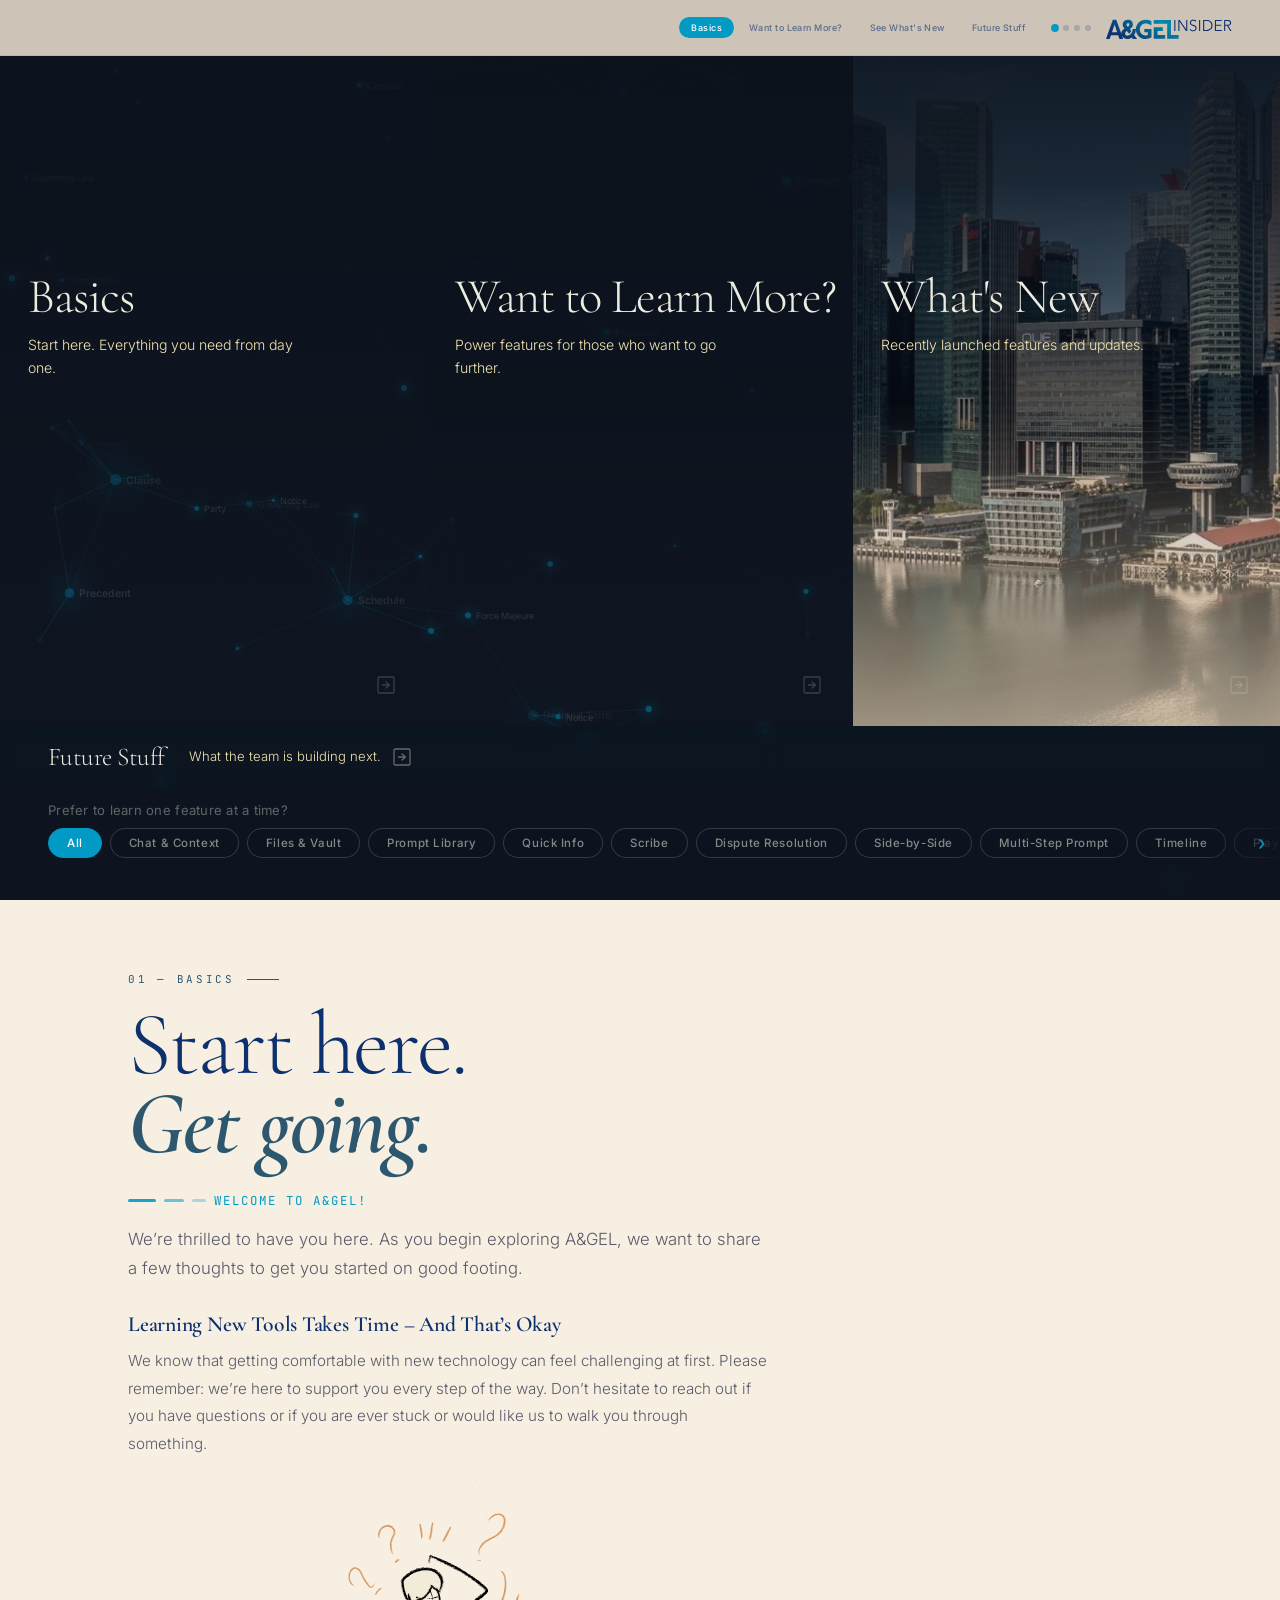
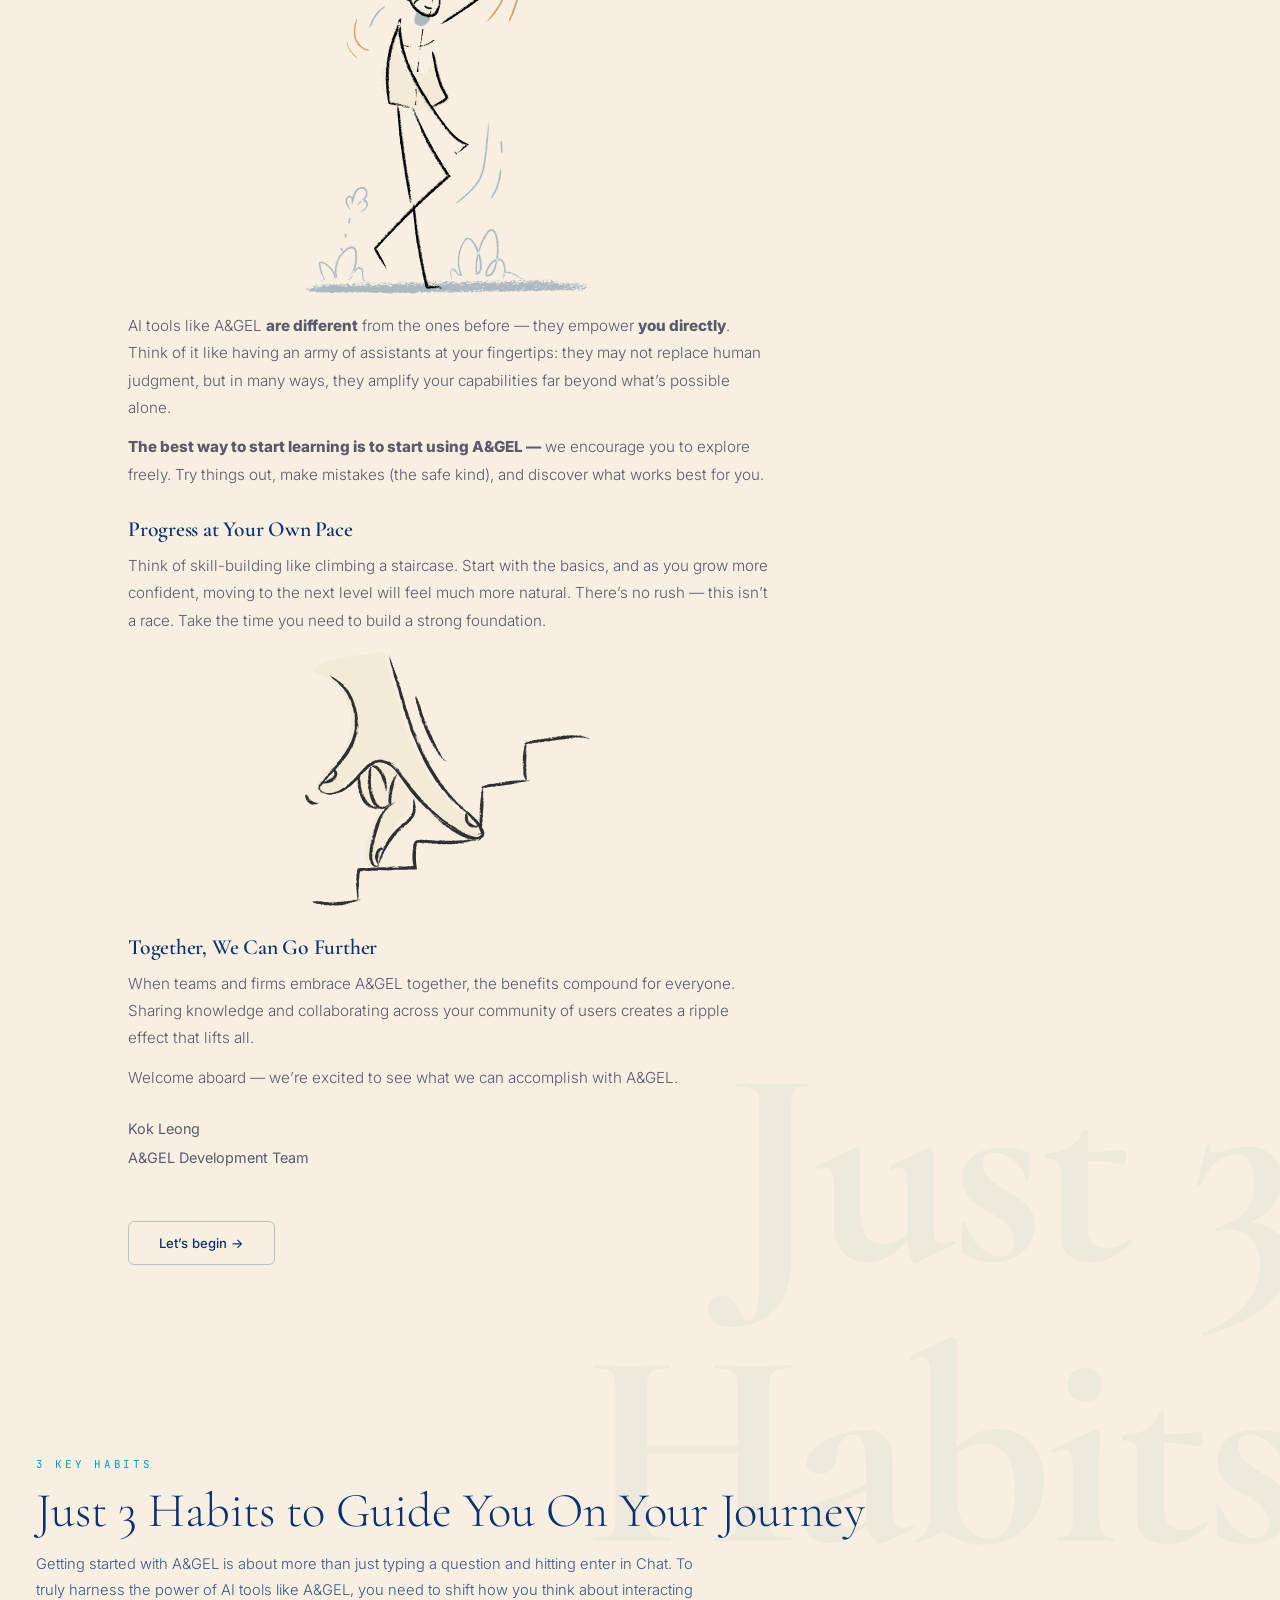
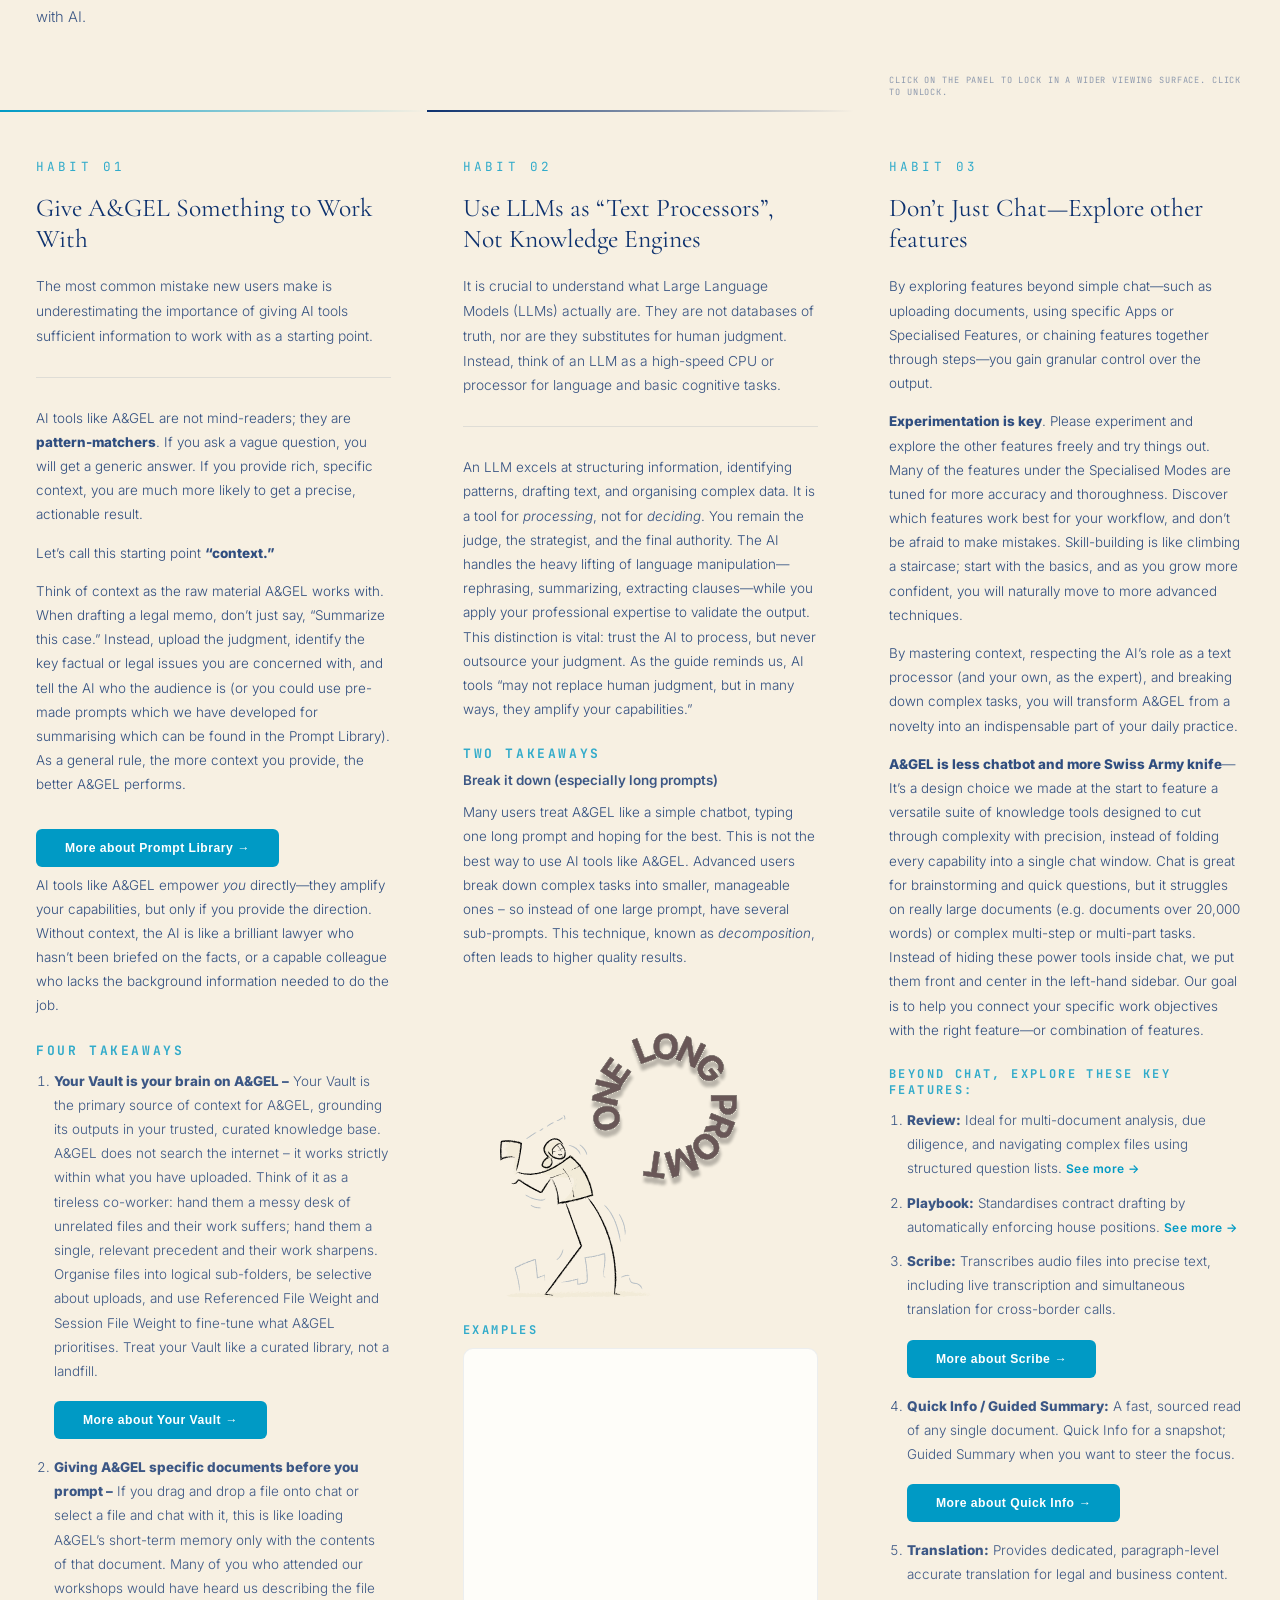
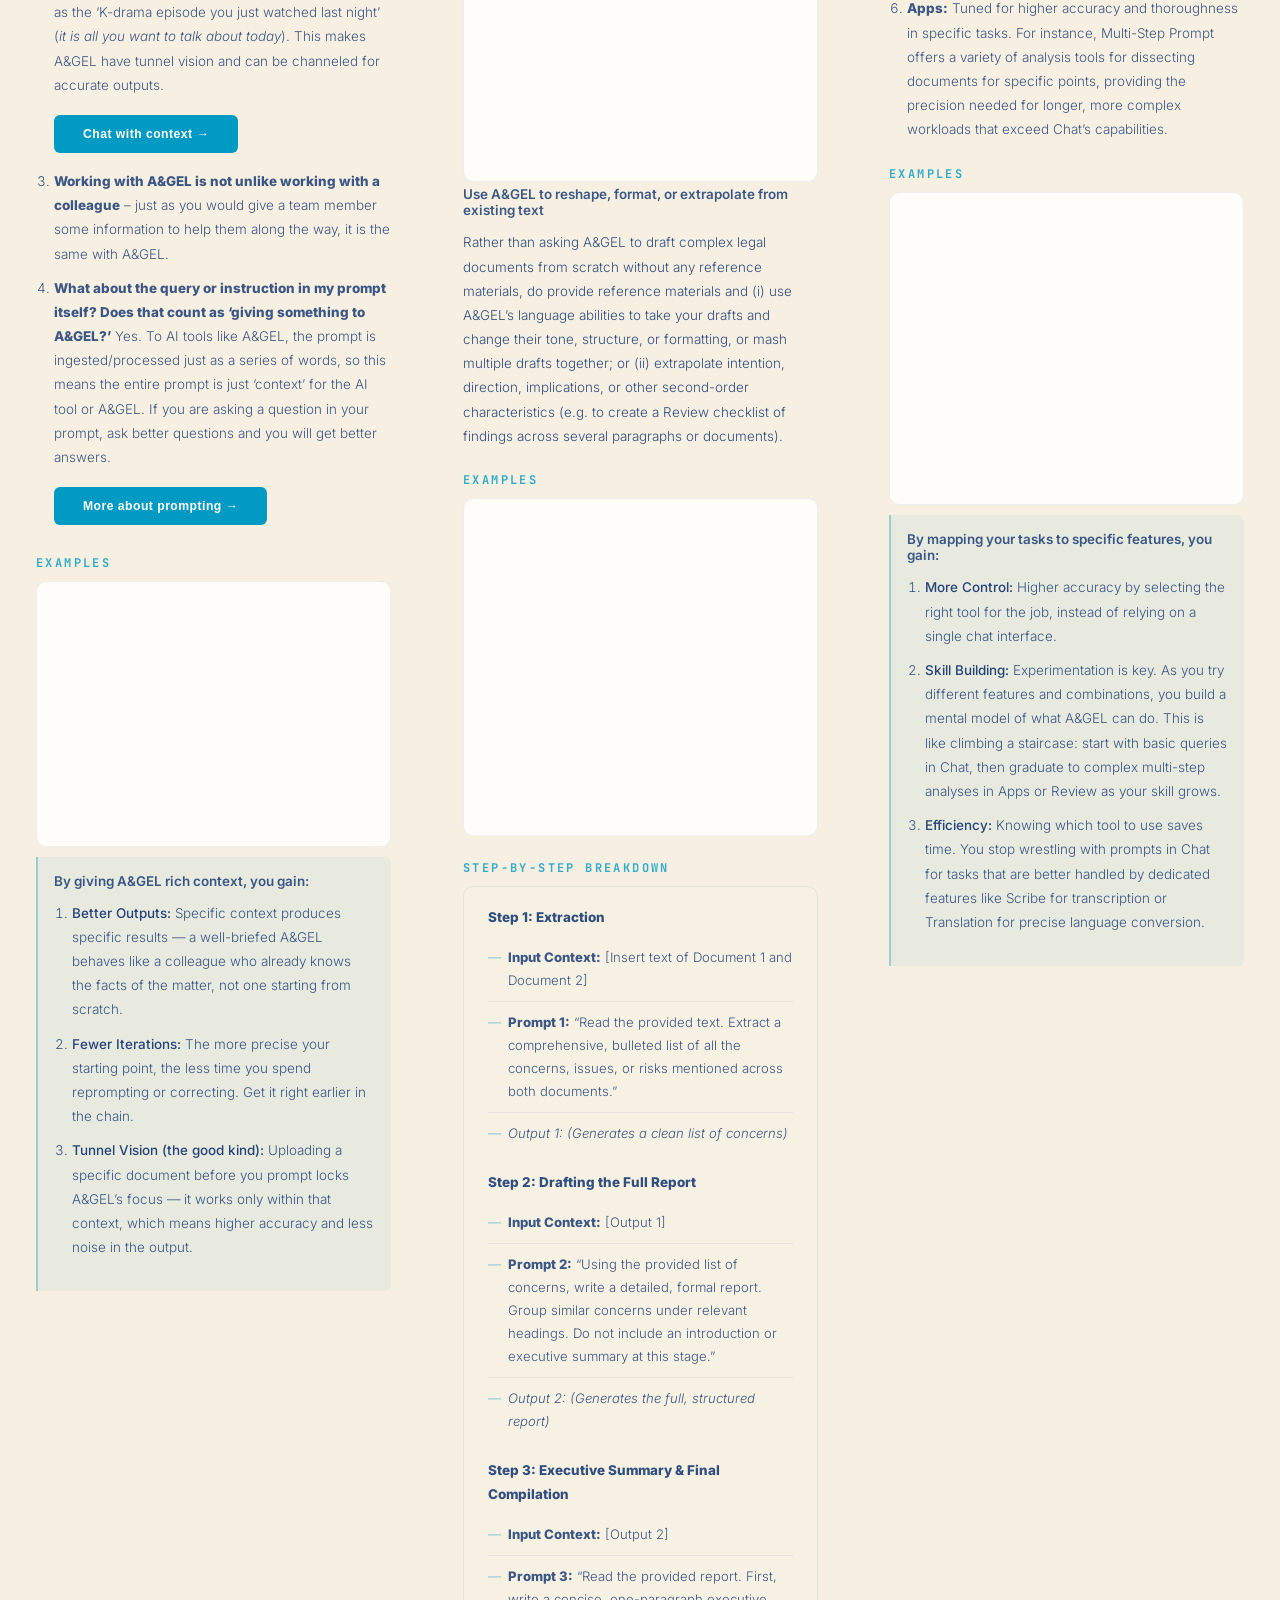
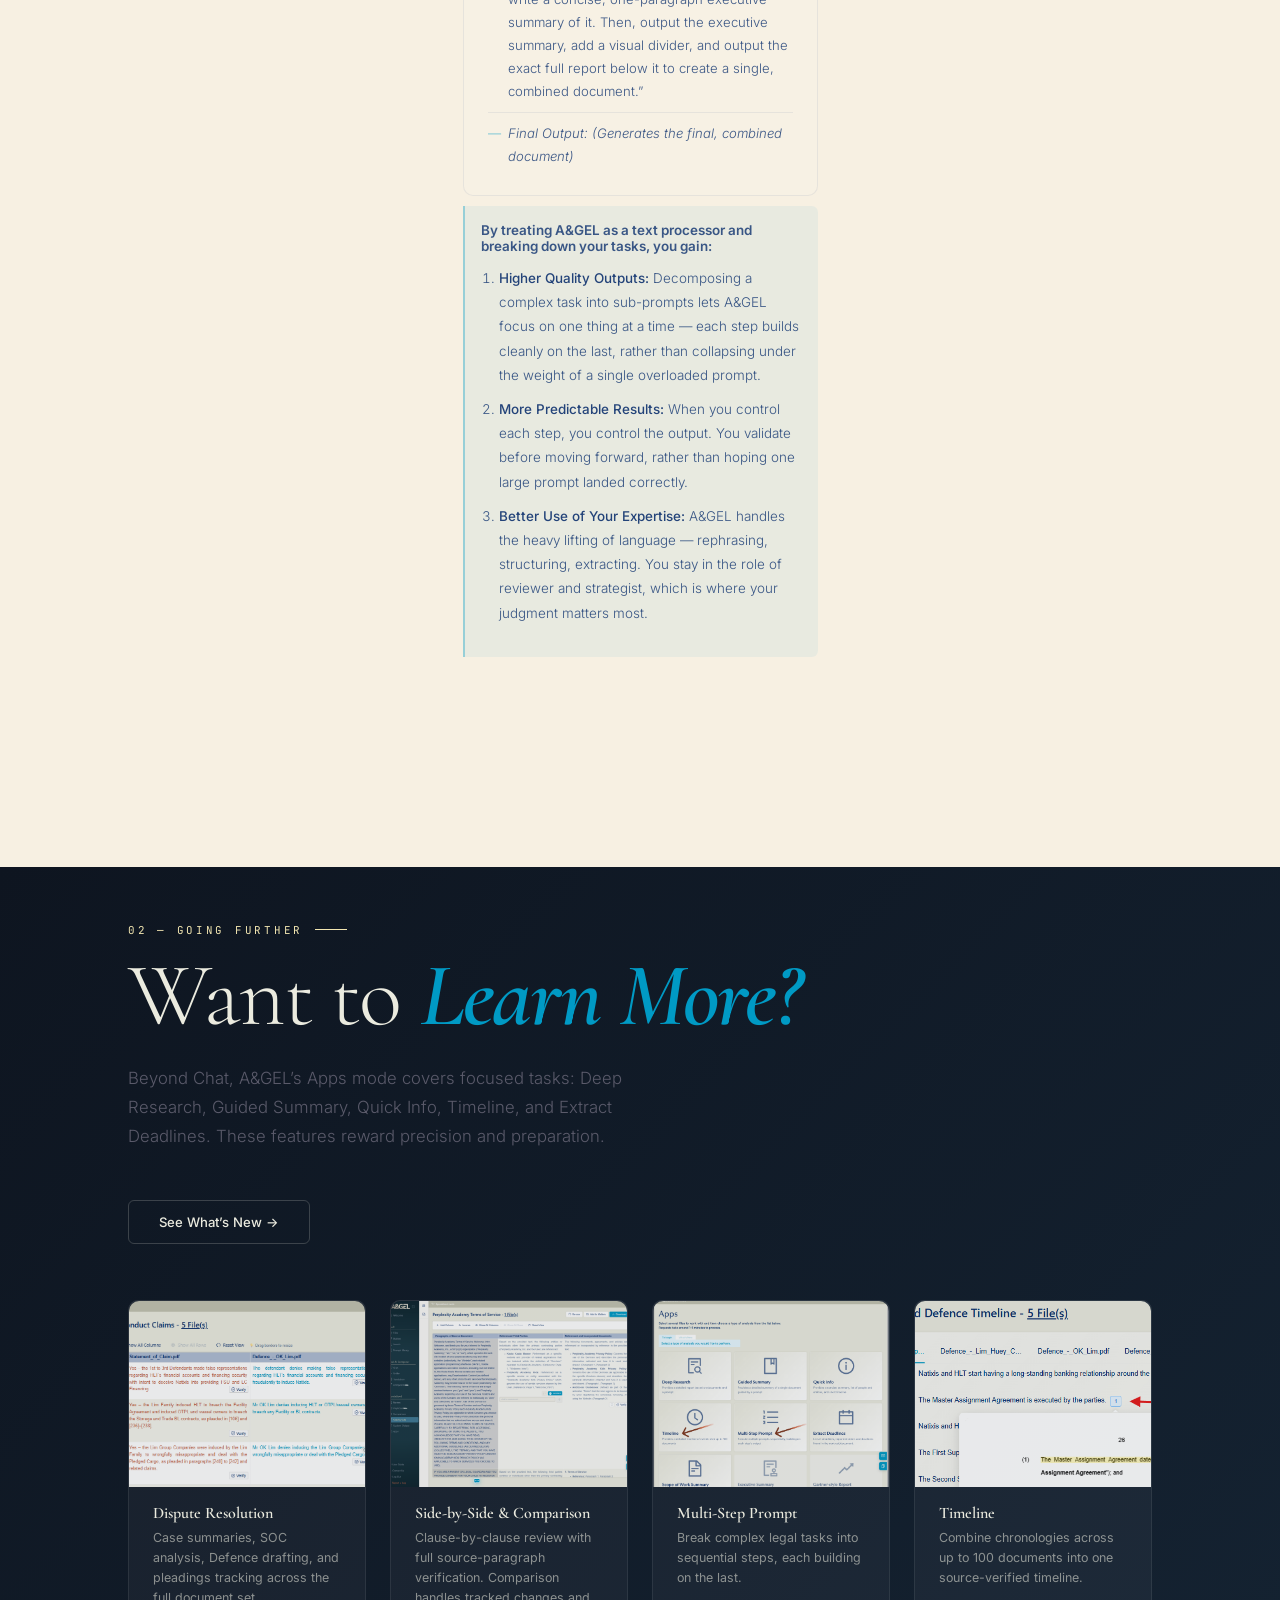
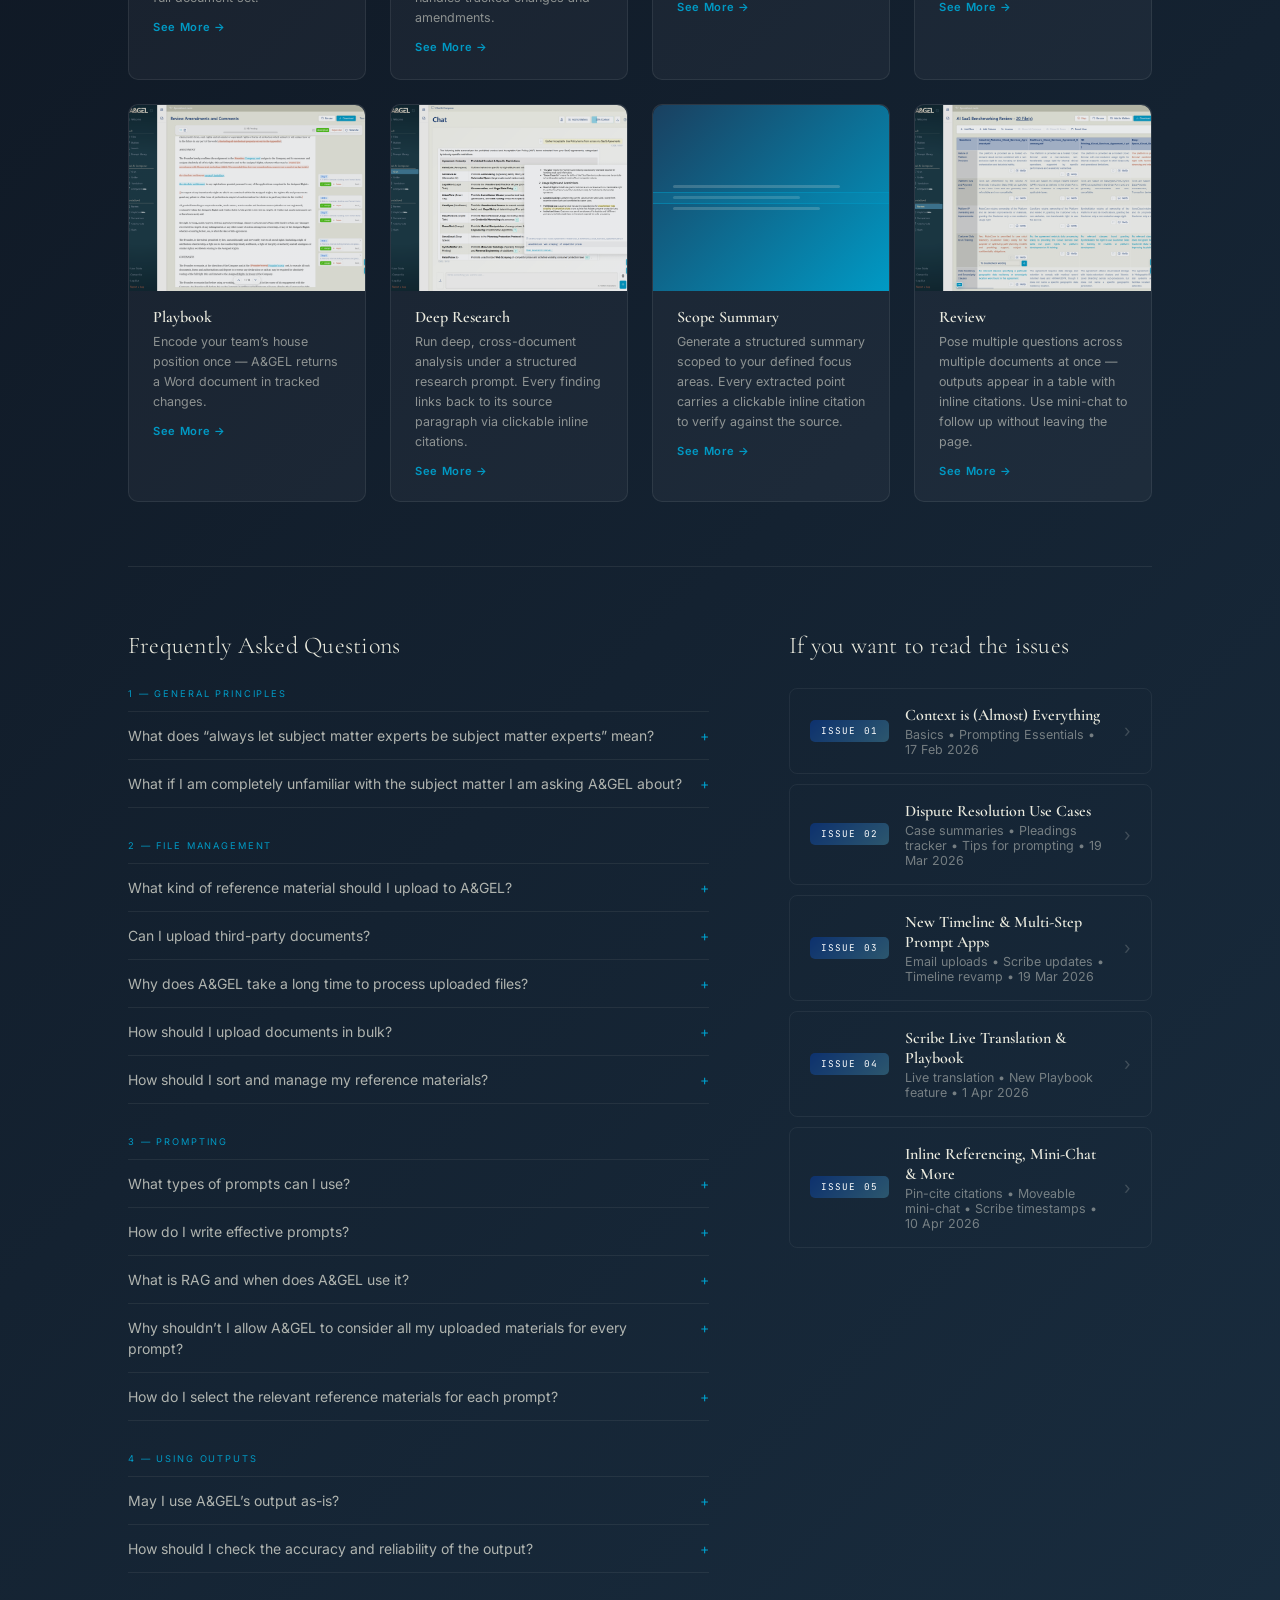
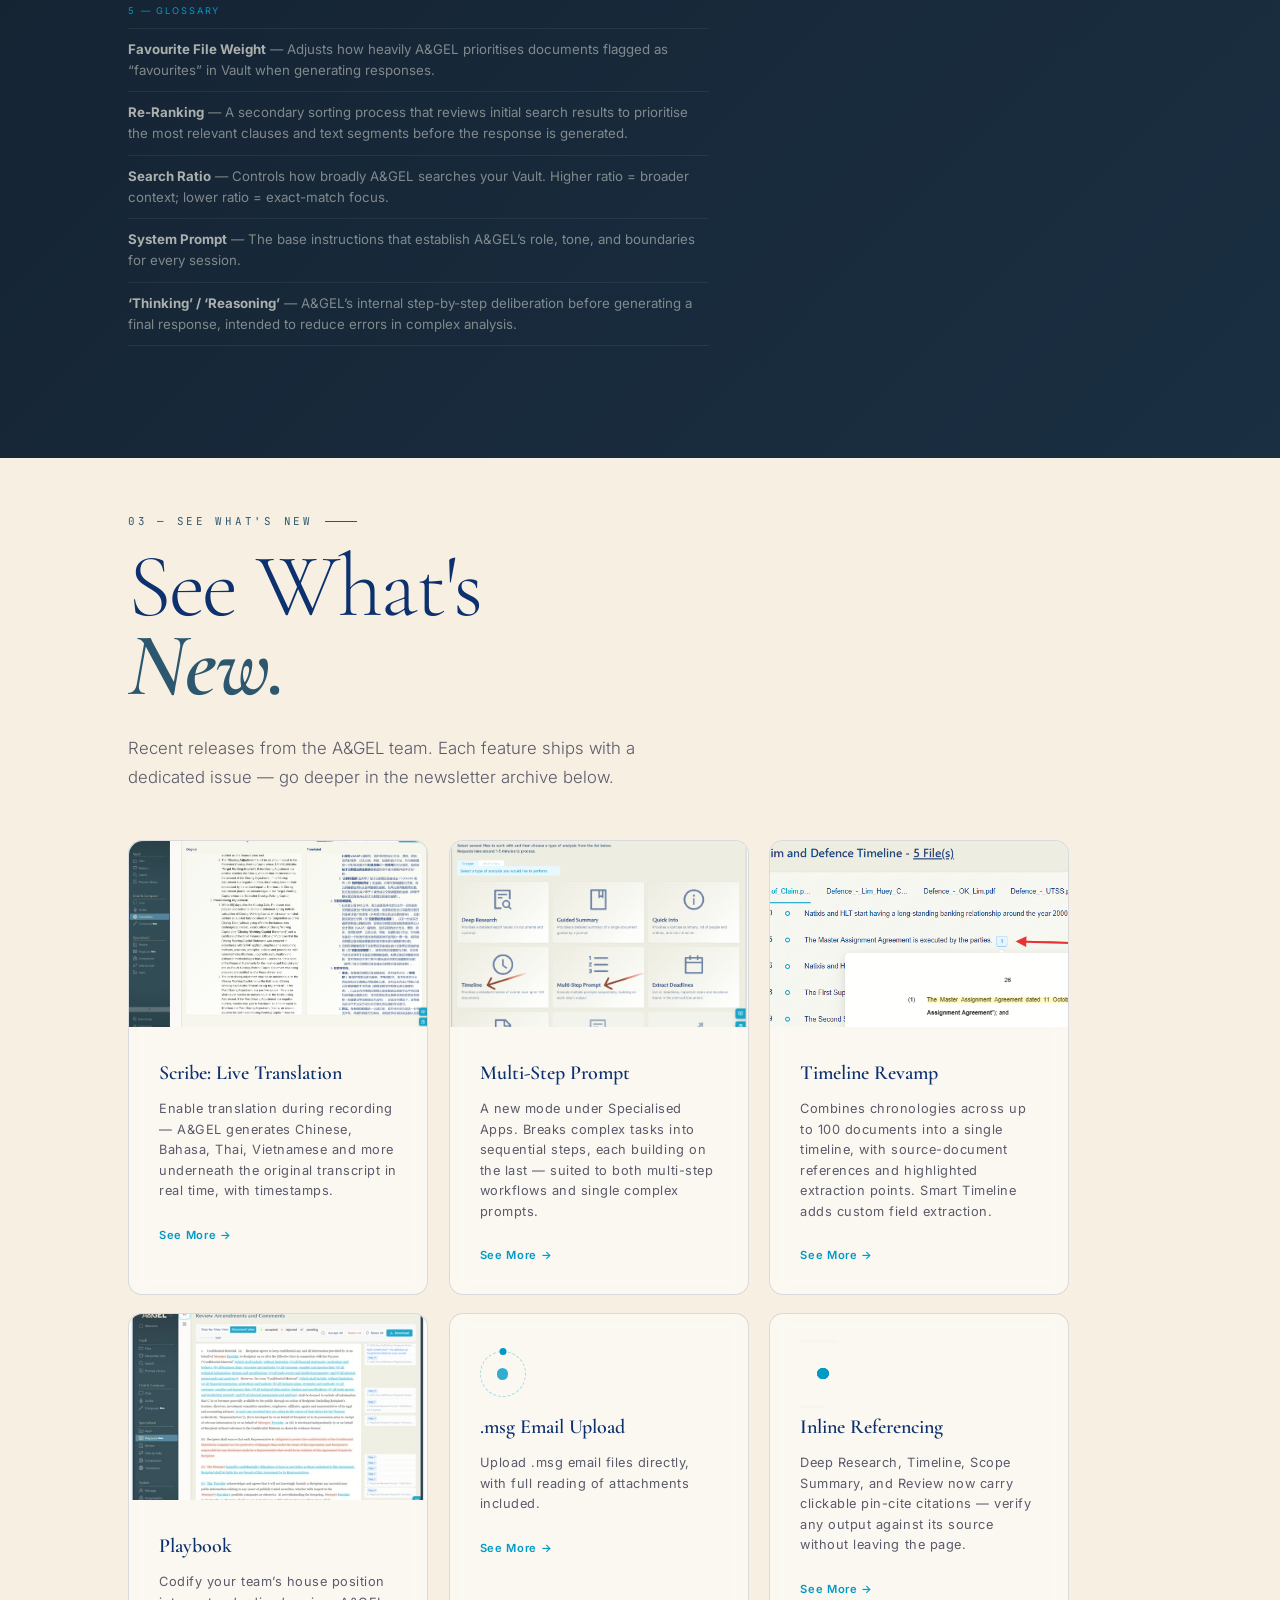
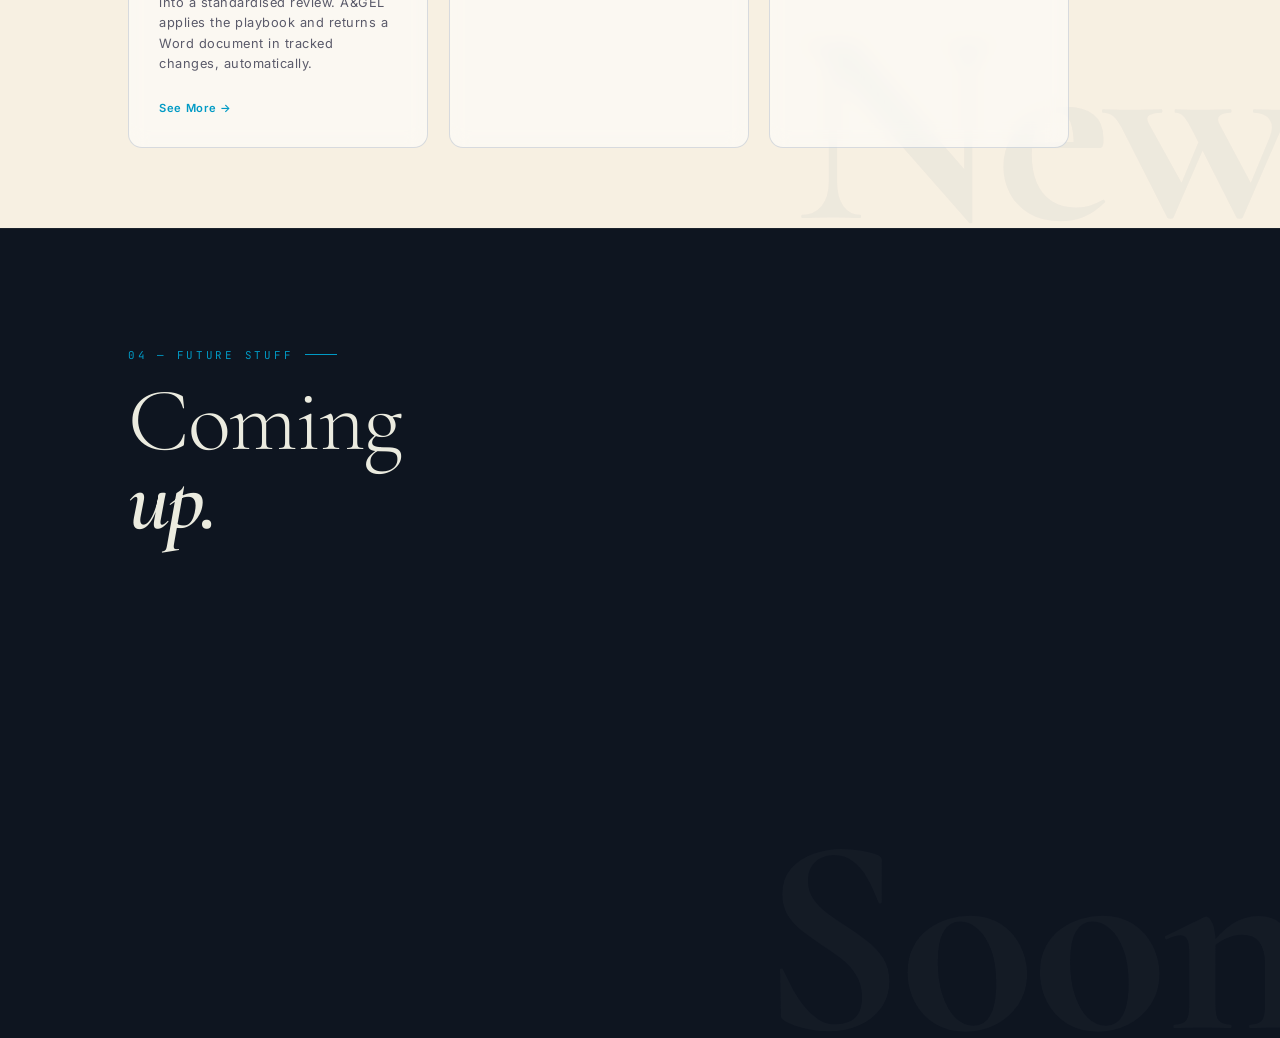
==== commit 18cfe36c: "layout: expand panel-2 content to full viewport width, remove decorative bg-word" ====
--- a/index.html
+++ b/index.html
@@ -276,7 +276,6 @@
 
 <!-- PANEL 2: IF YOU WANT TO KNOW MORE -->
 <section class="panel panel-2" id="panel2">
-  <div class="panel-bg-word">More</div>
   <div class="panel-inner">
     <div class="panel-num rv" style="color:var(--butter)">02 &mdash; Going further</div>
     <h2 class="panel-h rv d1 panel-h-nowrap">Want to <em>Learn More?</em></h2>
--- a/style.css
+++ b/style.css
@@ -232,7 +232,6 @@
   z-index:1;
 }
 .panel-1 .panel-bg-word{color:rgba(13,49,110,.04);white-space:normal;text-align:right;bottom:-12rem}
-.panel-2 .panel-bg-word{color:rgba(0,154,197,.04)}
 .panel-3 .panel-bg-word{color:rgba(13,49,110,.04)}
 .panel-4 .panel-bg-word{color:rgba(235,235,223,.025);right:-2%}
 
@@ -244,6 +243,7 @@
 .panel-1 .panel-inner{
   padding-top:72px;
 }
+.panel-2 .panel-inner{max-width:none}
 .panel-num{
   font-family:"JetBrains Mono",monospace;
   font-size:.68rem;font-weight:400;
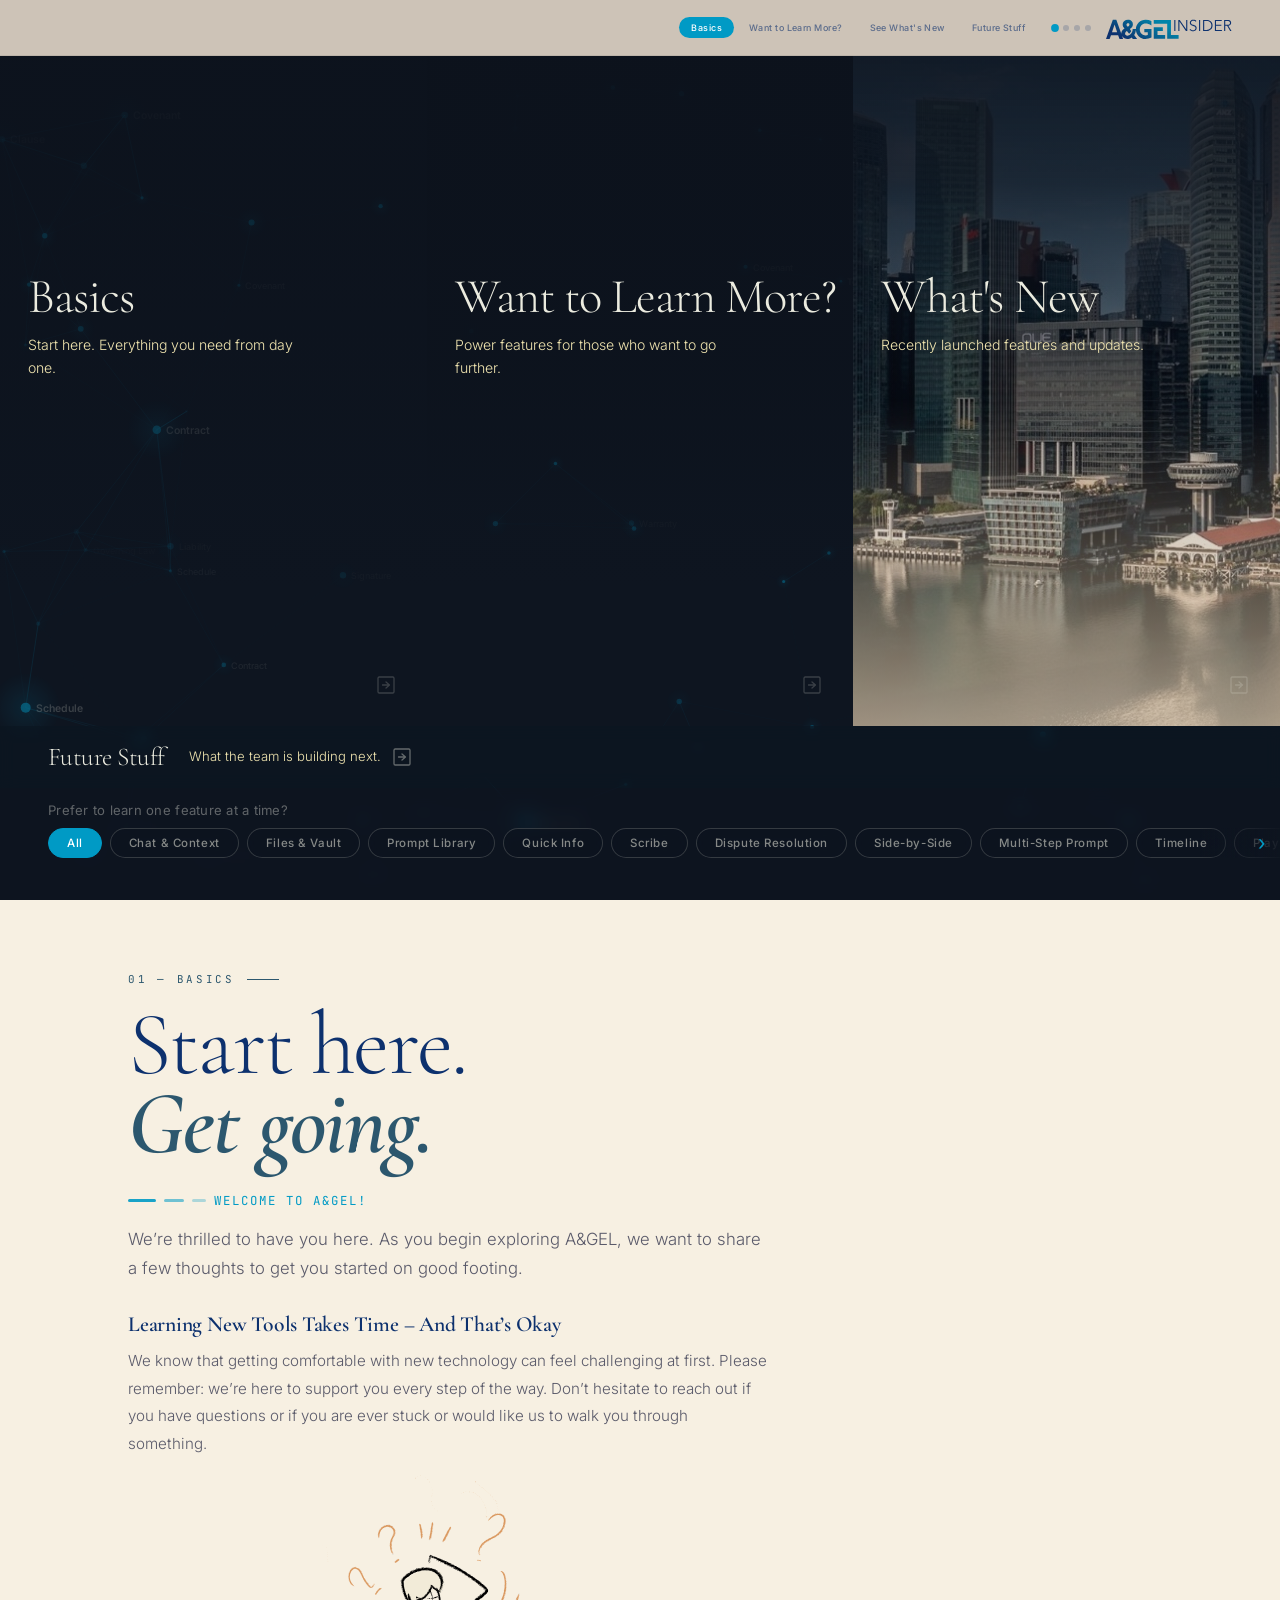
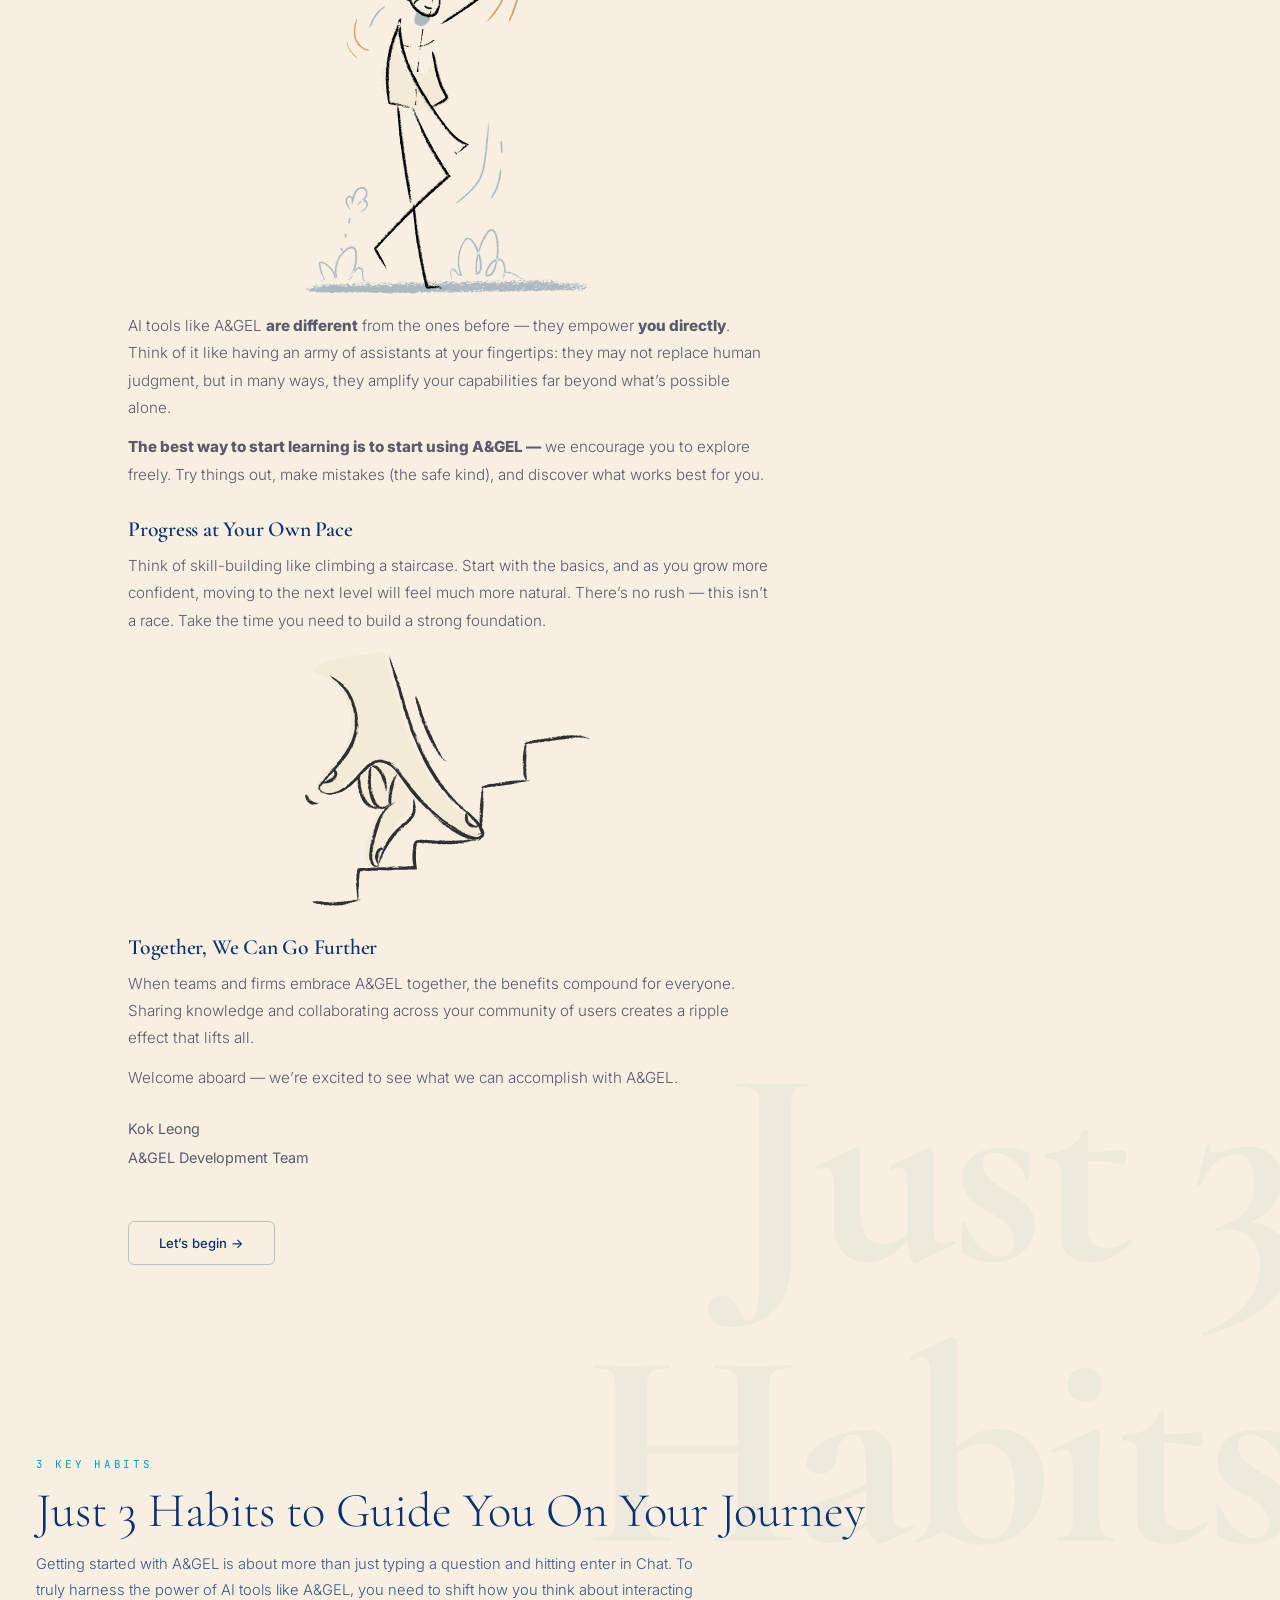
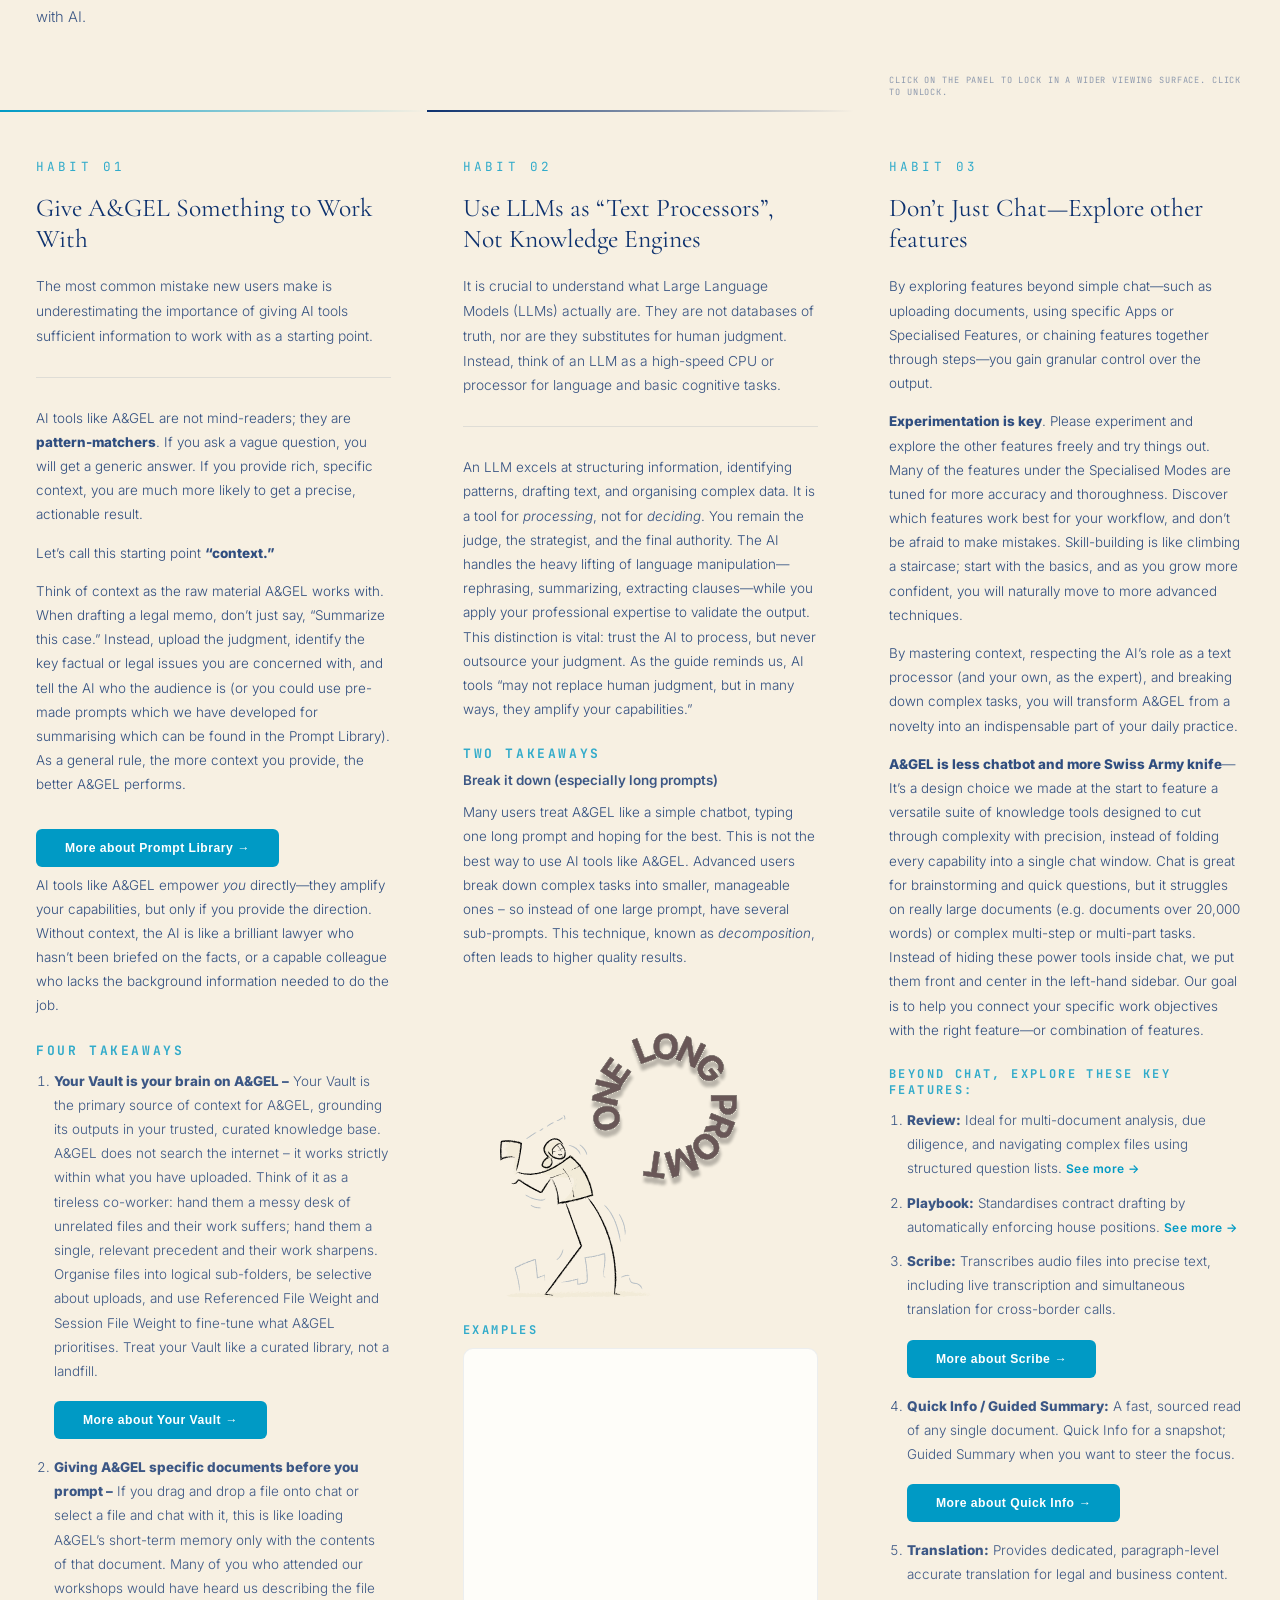
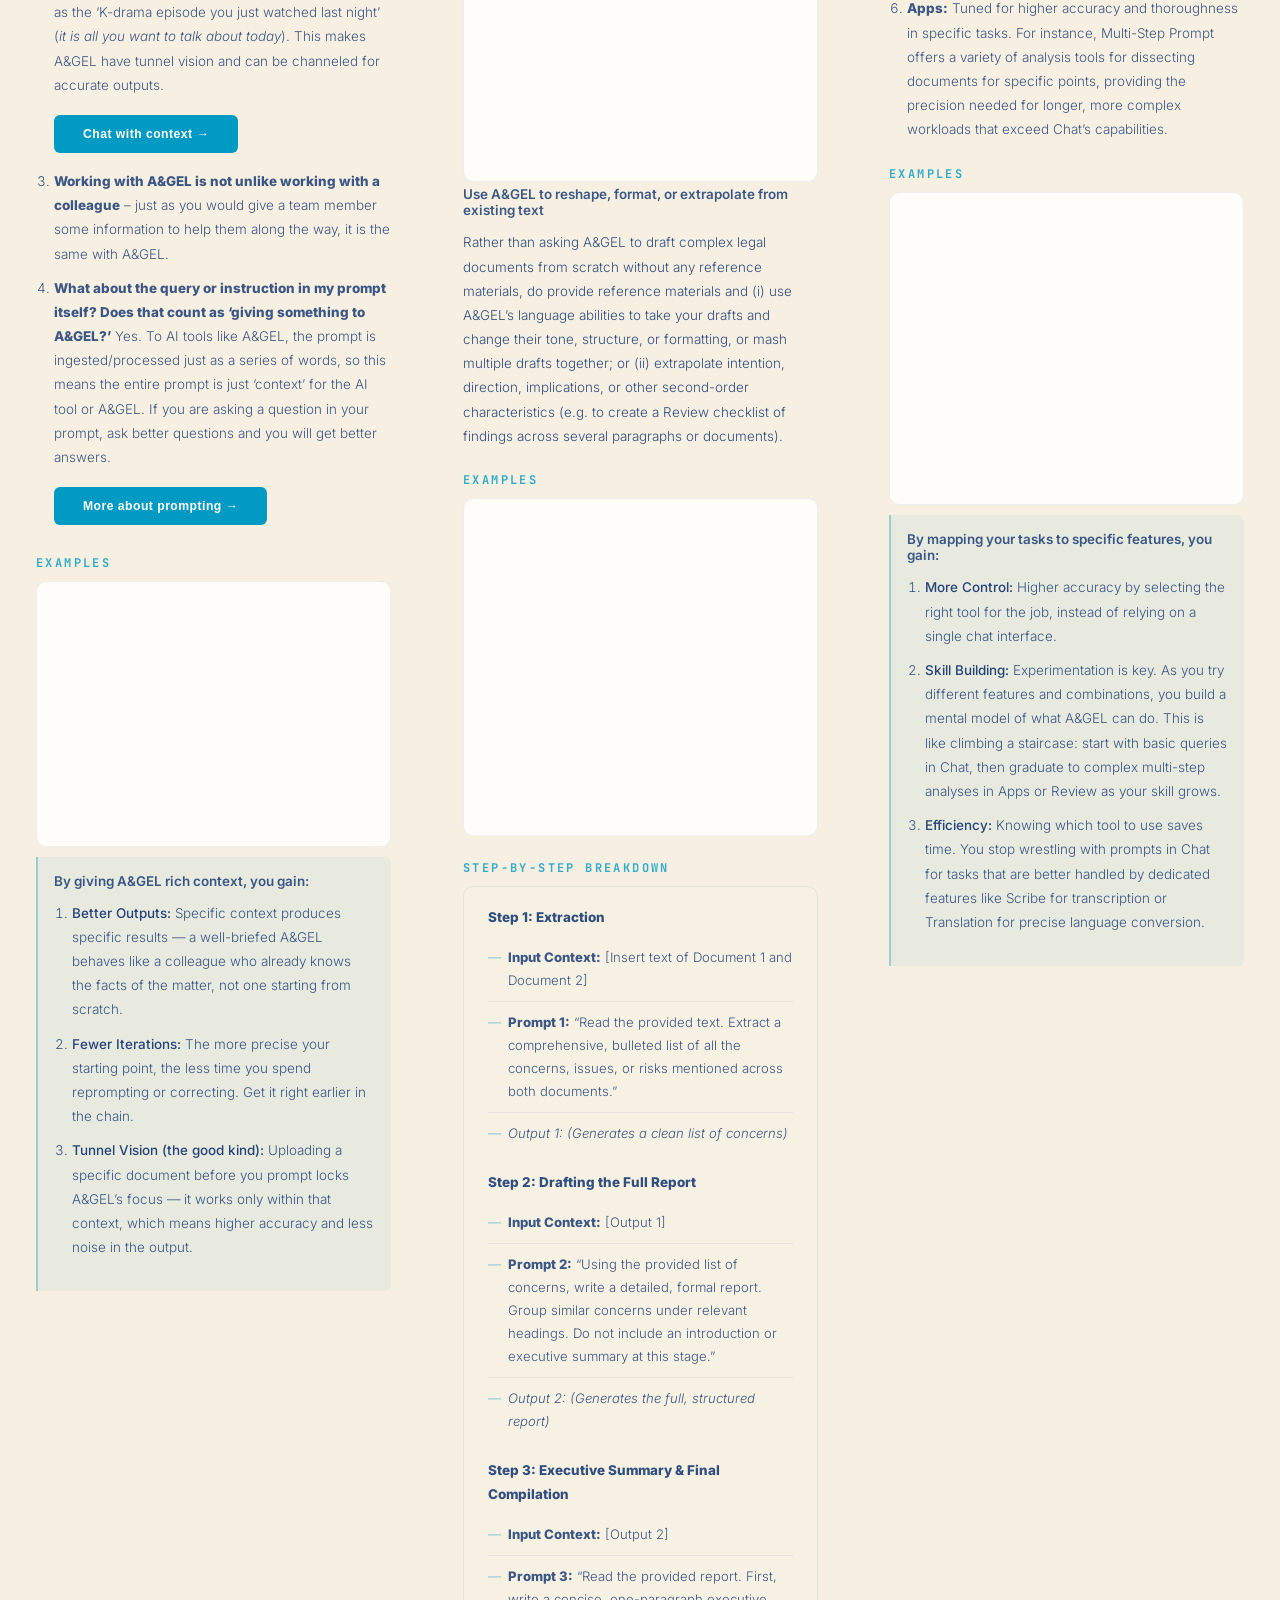
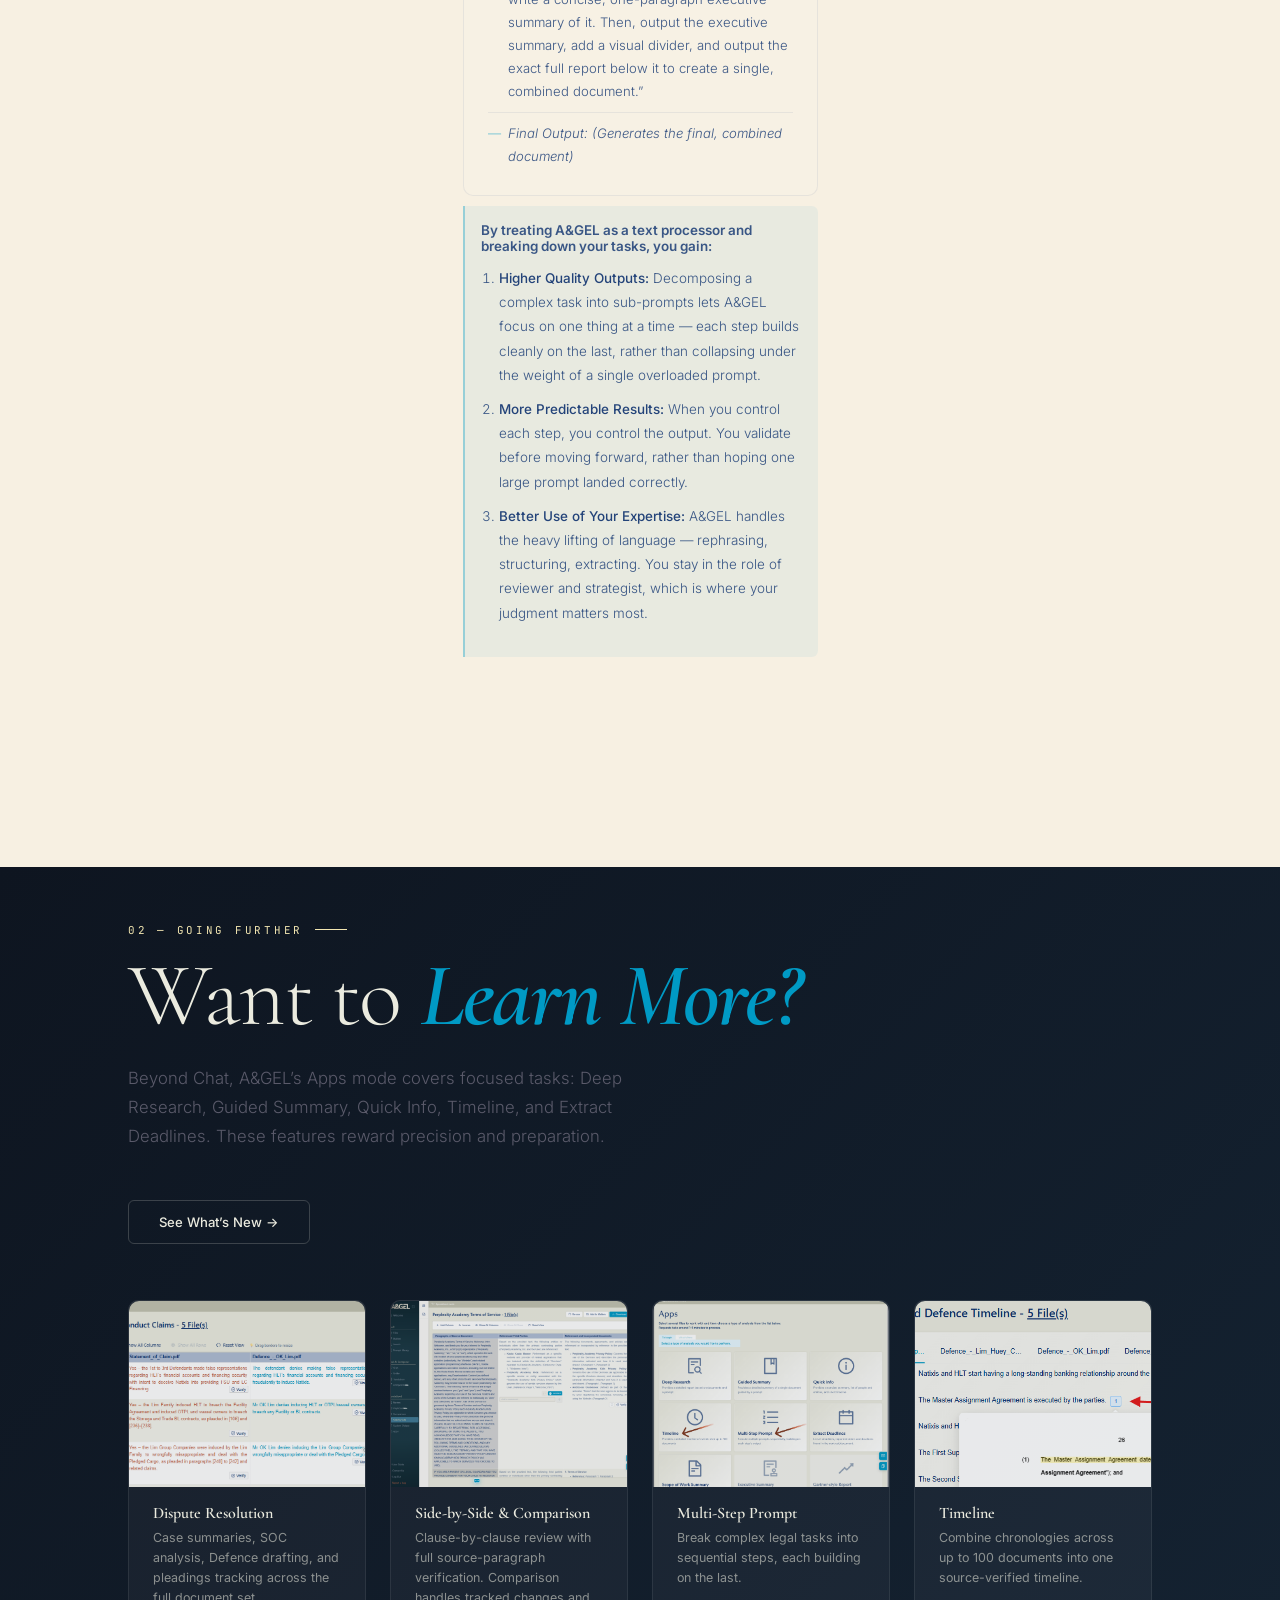
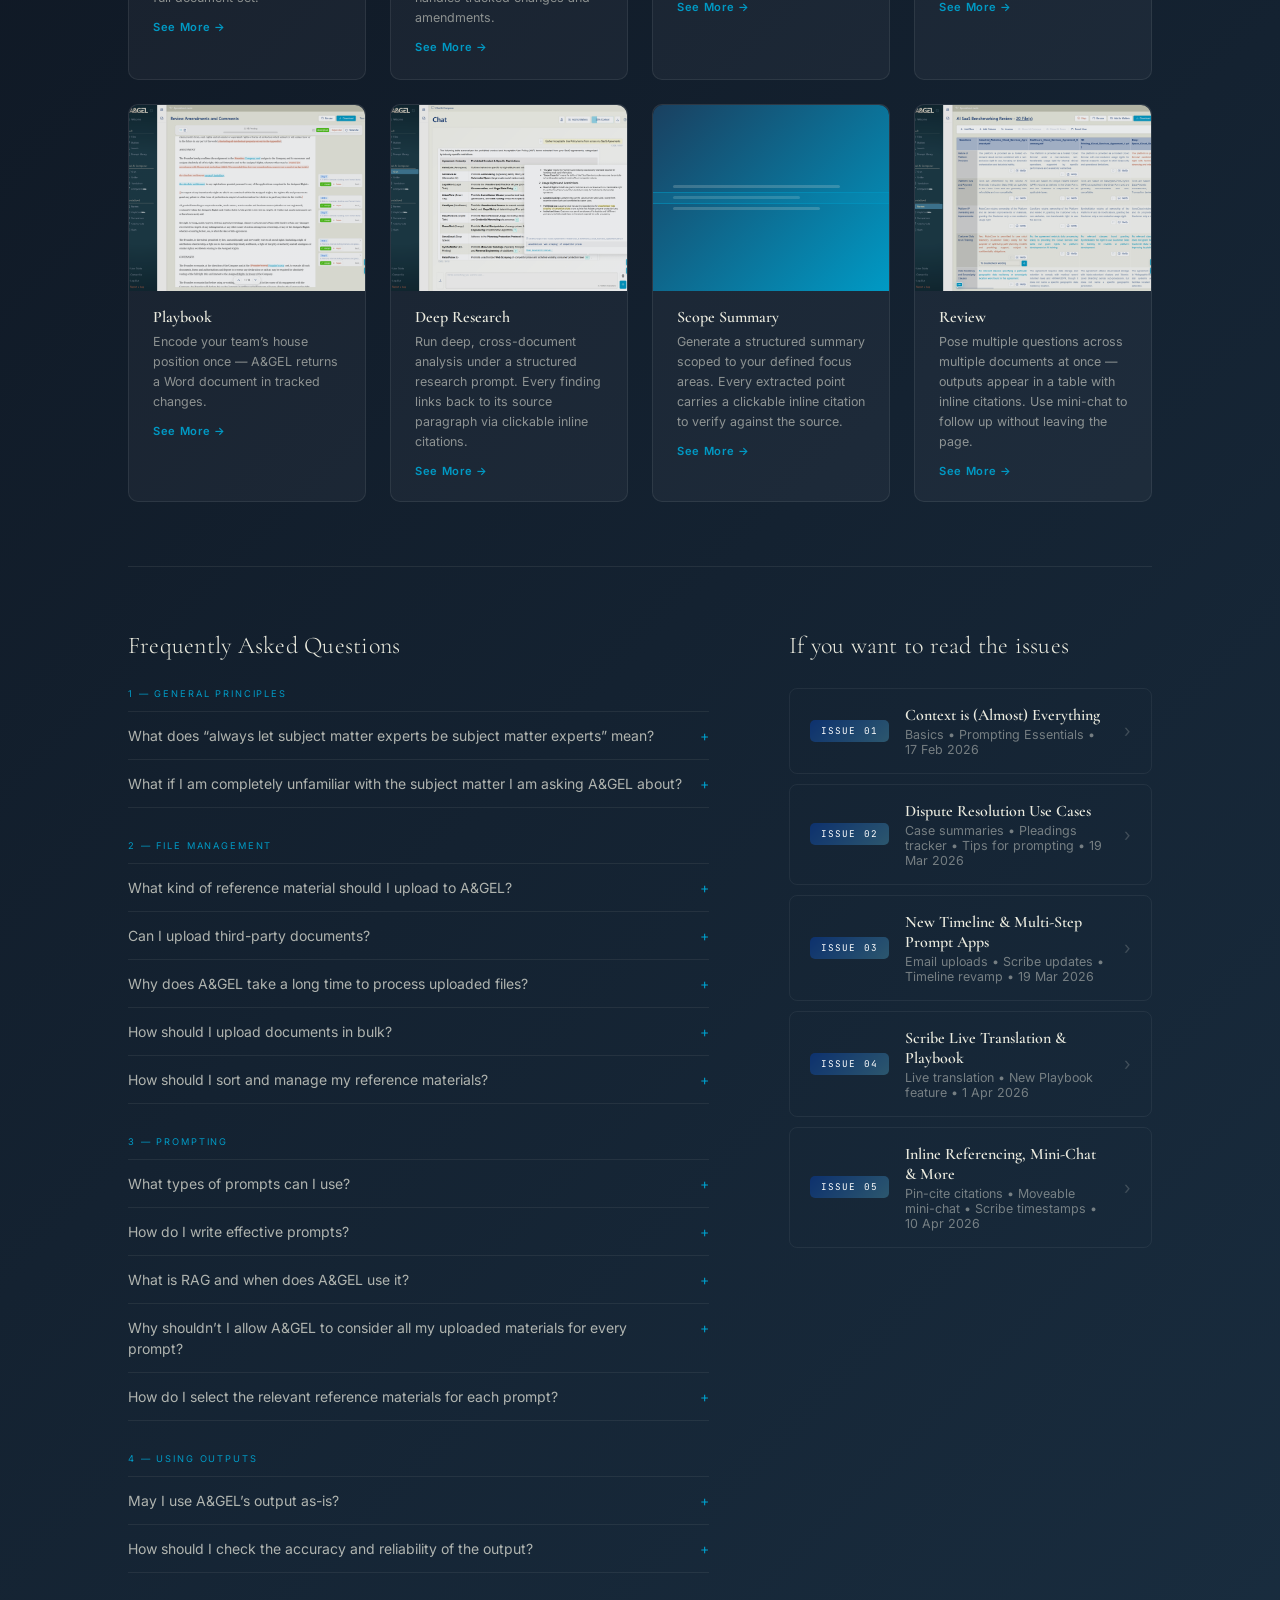
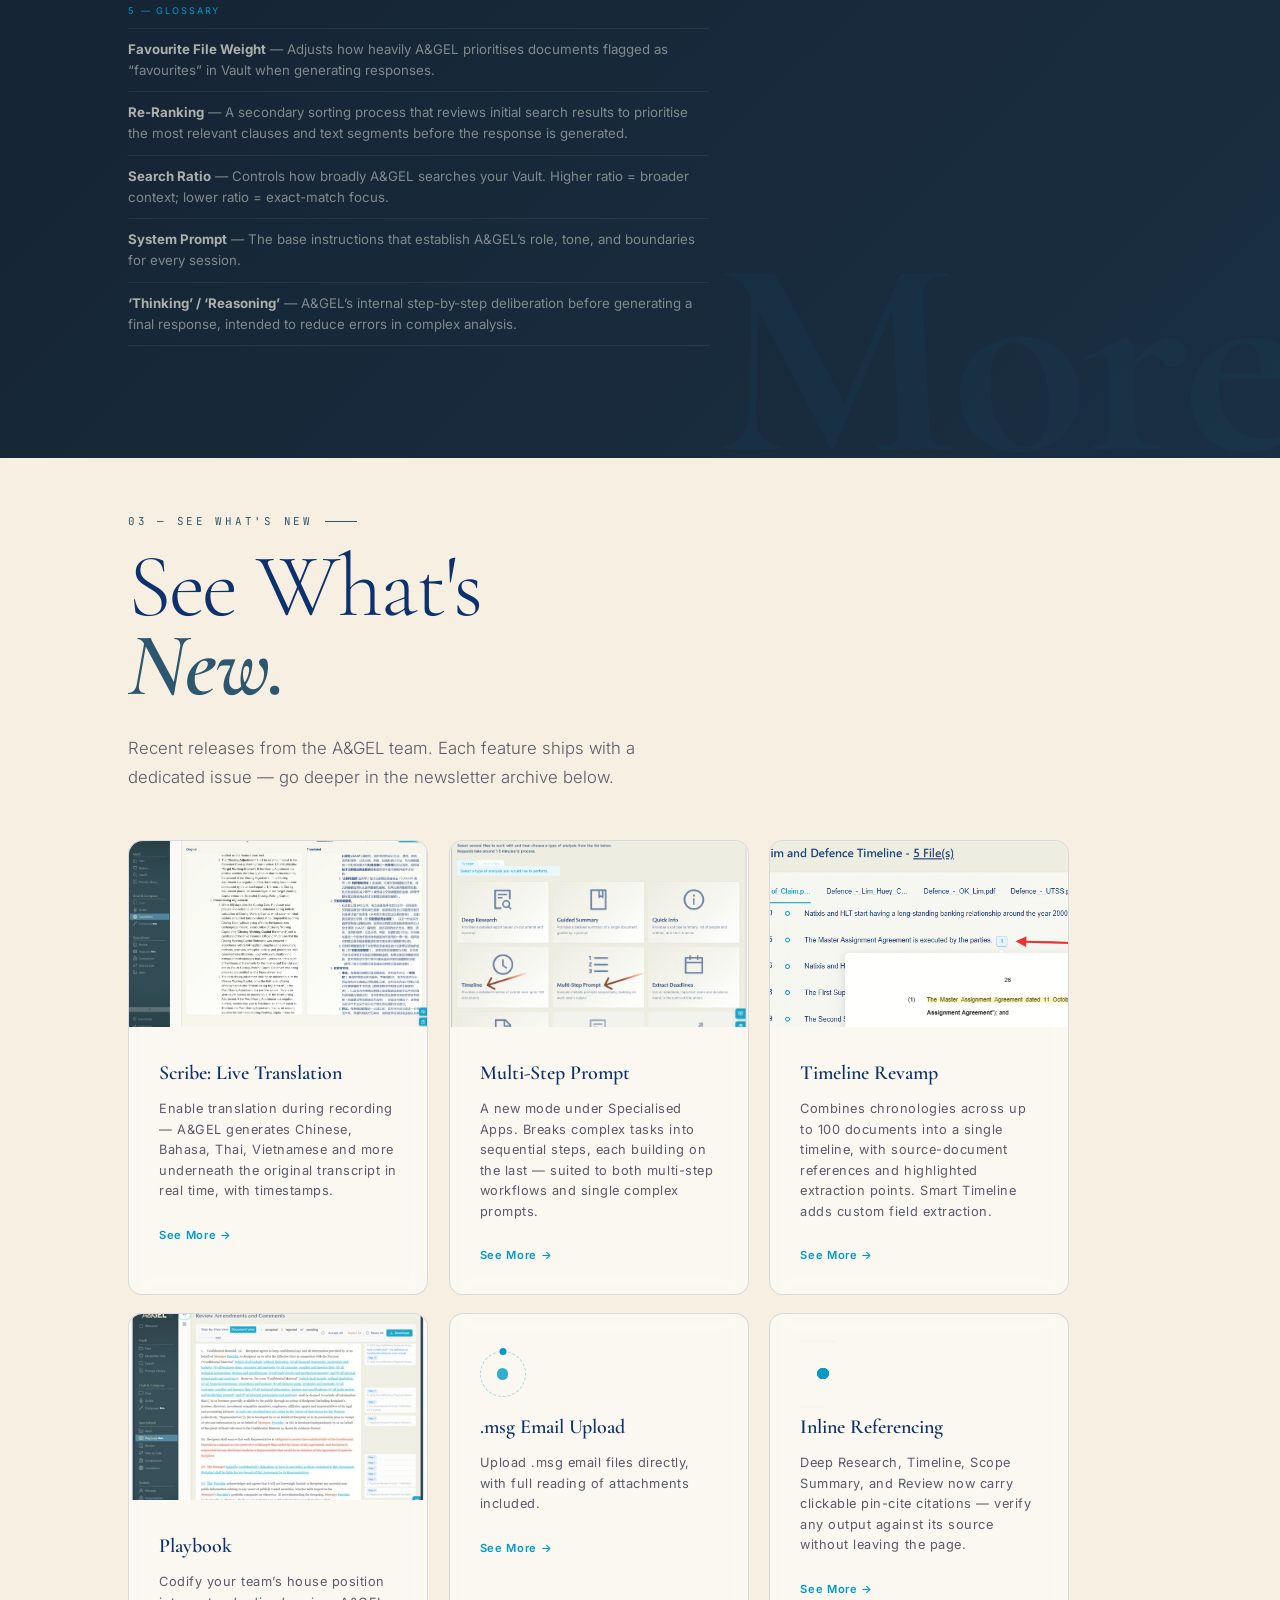
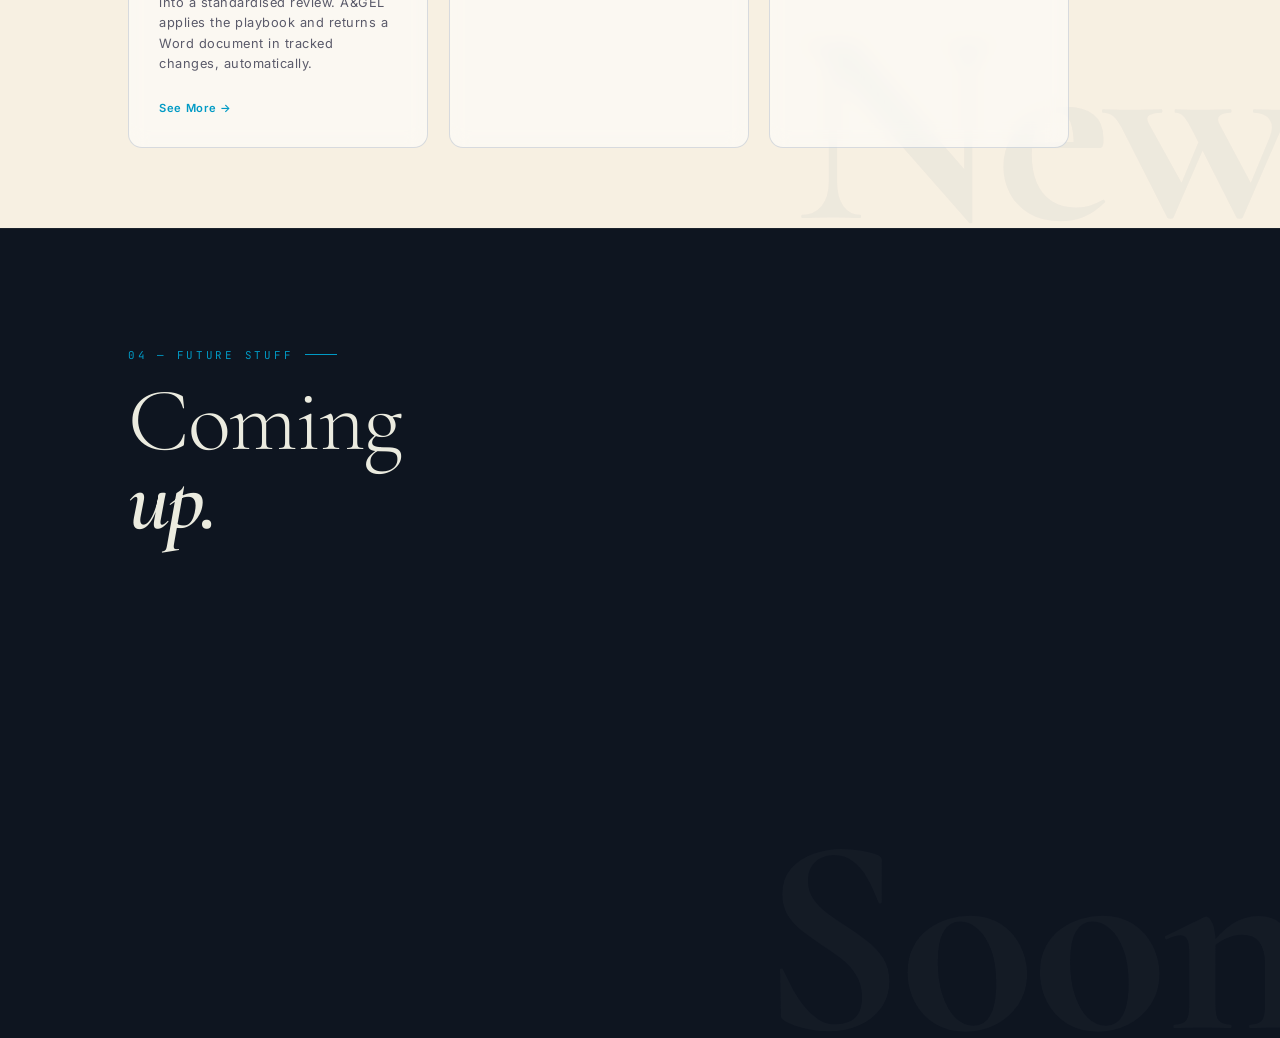
==== commit 02fdfdbb: "style: restore panel-2 bg-word 'More' with overflow:hidden to prevent layout bleed" ====
--- a/index.html
+++ b/index.html
@@ -276,6 +276,7 @@
 
 <!-- PANEL 2: IF YOU WANT TO KNOW MORE -->
 <section class="panel panel-2" id="panel2">
+  <div class="panel-bg-word">More</div>
   <div class="panel-inner">
     <div class="panel-num rv" style="color:var(--butter)">02 &mdash; Going further</div>
     <h2 class="panel-h rv d1 panel-h-nowrap">Want to <em>Learn More?</em></h2>
--- a/style.css
+++ b/style.css
@@ -216,7 +216,7 @@
 }
 .habits-continue-btn:hover{background:var(--teal);color:#fff;border-color:var(--teal)}
 
-.panel-2{background:linear-gradient(135deg,var(--ink) 0%,#1a2f42 100%);padding-top:56px;padding-bottom:80px}
+.panel-2{background:linear-gradient(135deg,var(--ink) 0%,#1a2f42 100%);padding-top:56px;padding-bottom:80px;overflow:hidden}
 .panel-3{background:var(--sand);padding-top:56px;padding-bottom:80px}
 .panel-4{background:var(--ink);min-height:90vh;border-top:1px solid rgba(255,255,255,.06);padding-top:56px}
 
@@ -232,6 +232,7 @@
   z-index:1;
 }
 .panel-1 .panel-bg-word{color:rgba(13,49,110,.04);white-space:normal;text-align:right;bottom:-12rem}
+.panel-2 .panel-bg-word{color:rgba(0,154,197,.04)}
 .panel-3 .panel-bg-word{color:rgba(13,49,110,.04)}
 .panel-4 .panel-bg-word{color:rgba(235,235,223,.025);right:-2%}
 
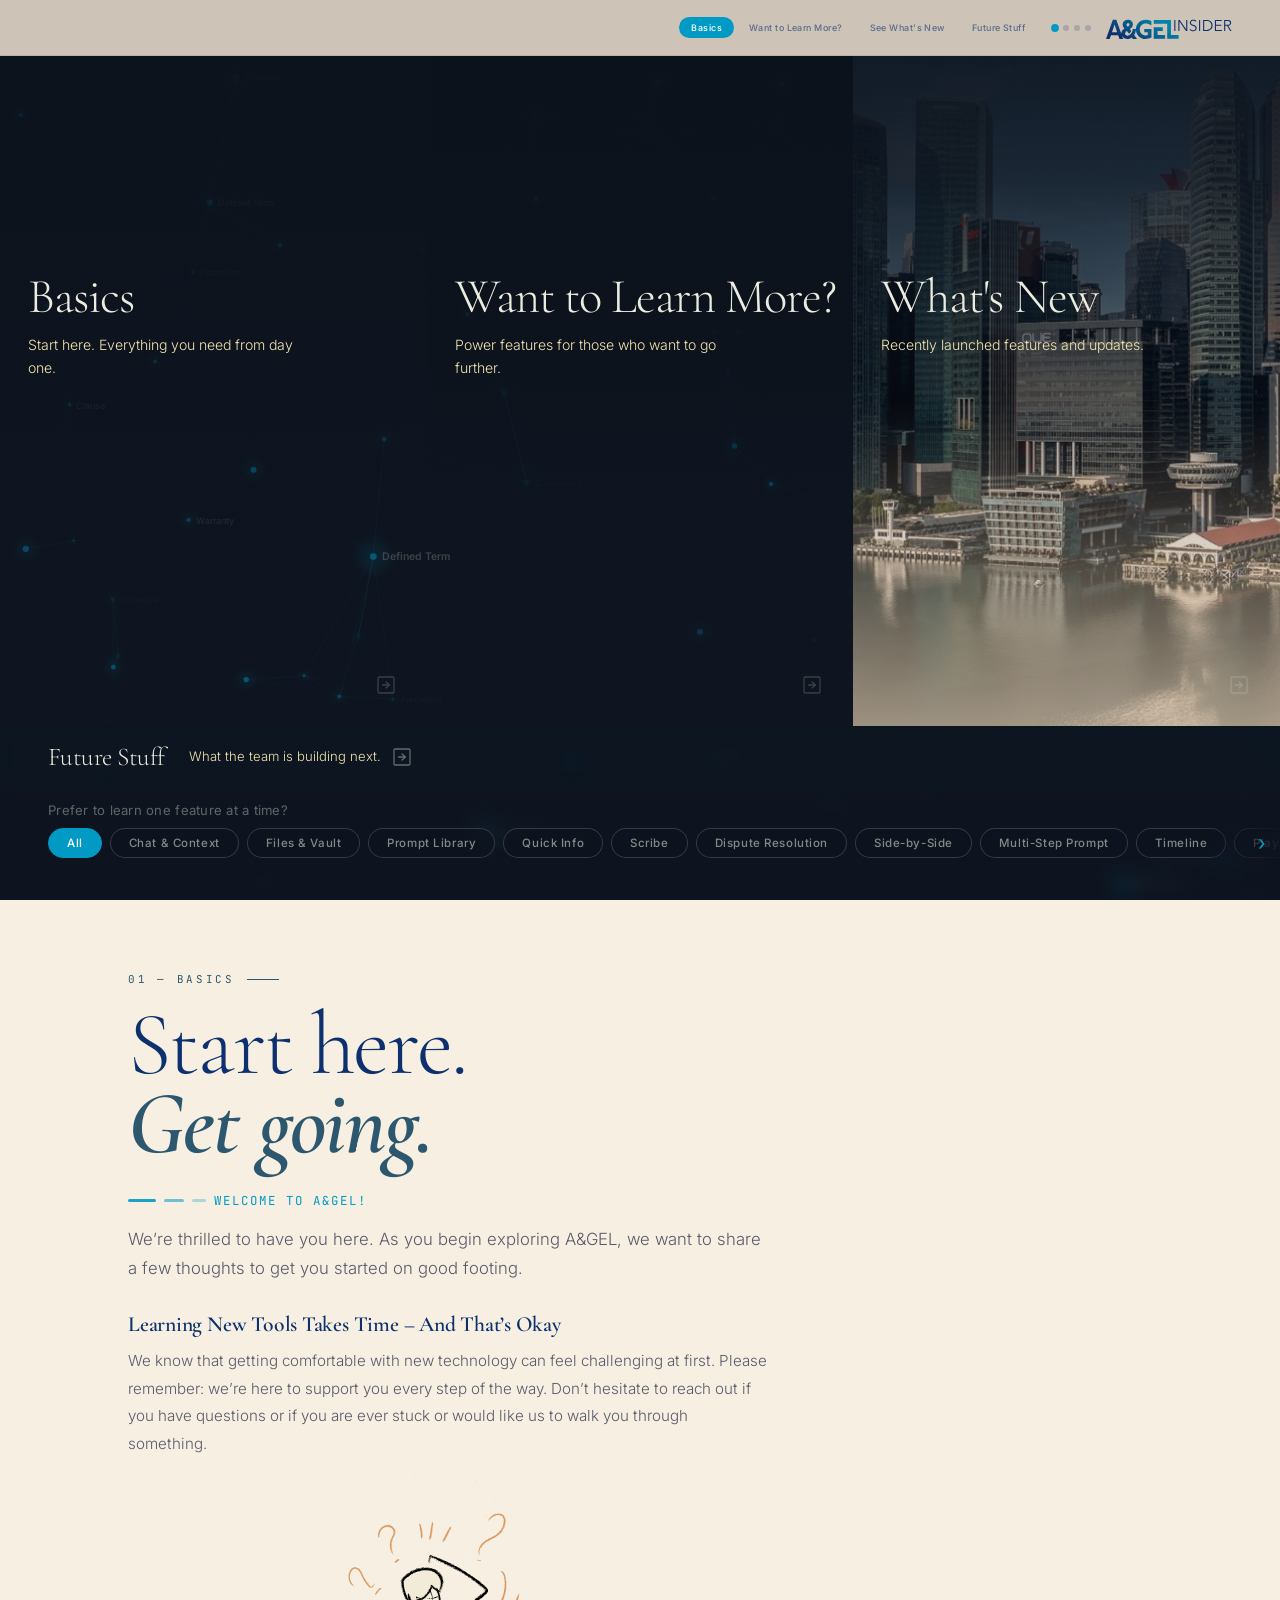
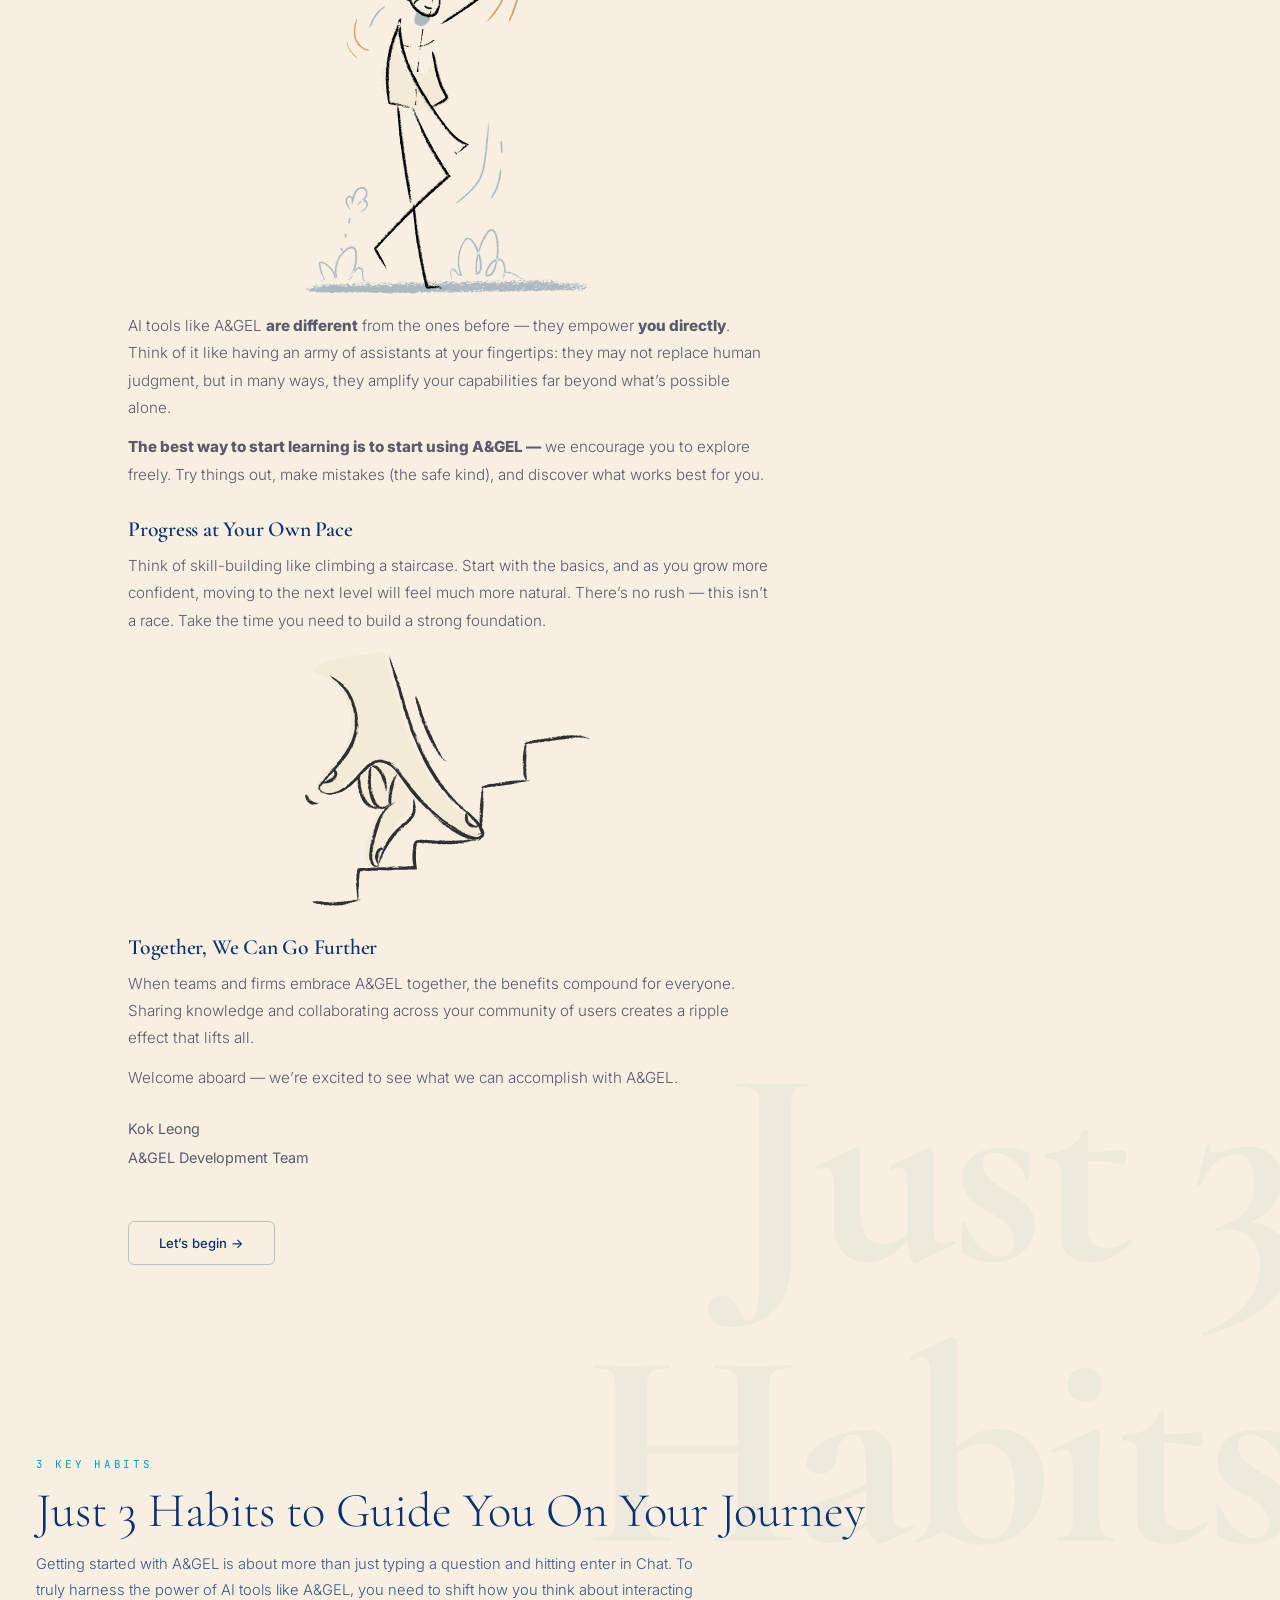
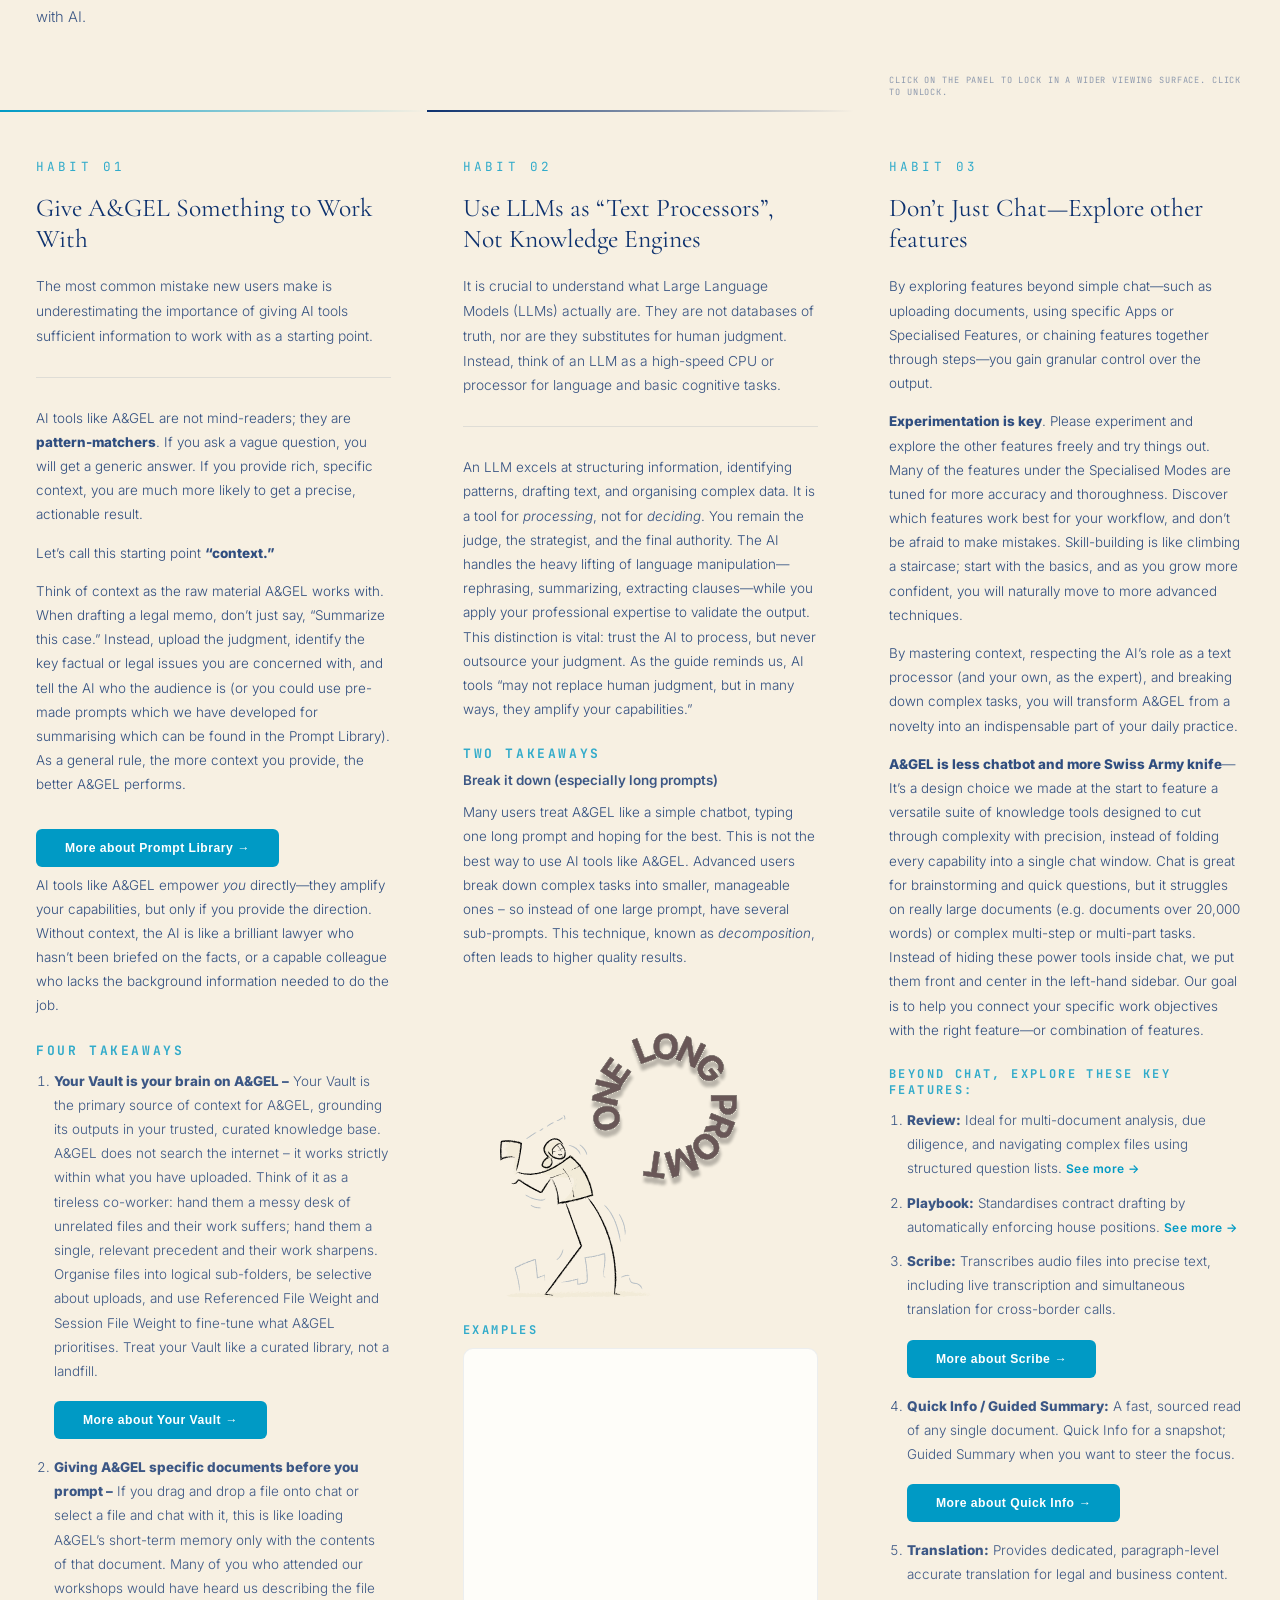
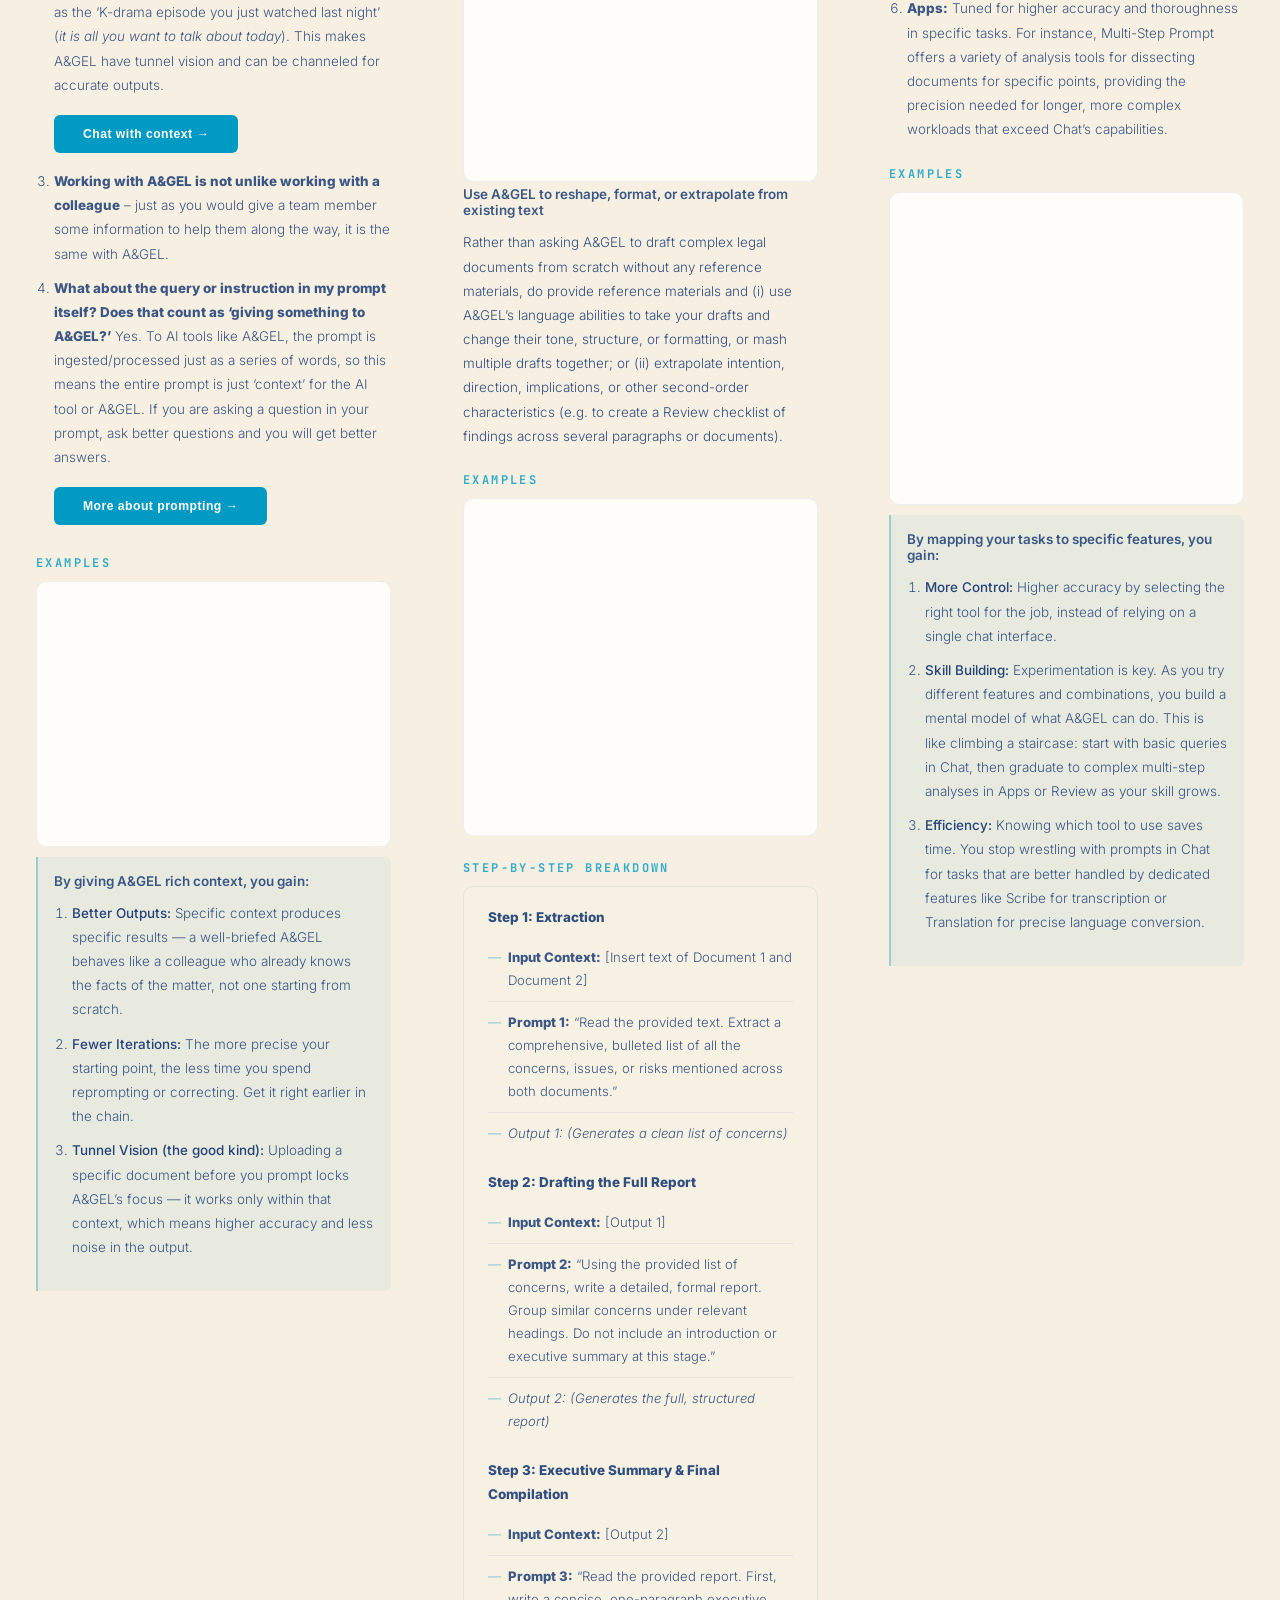
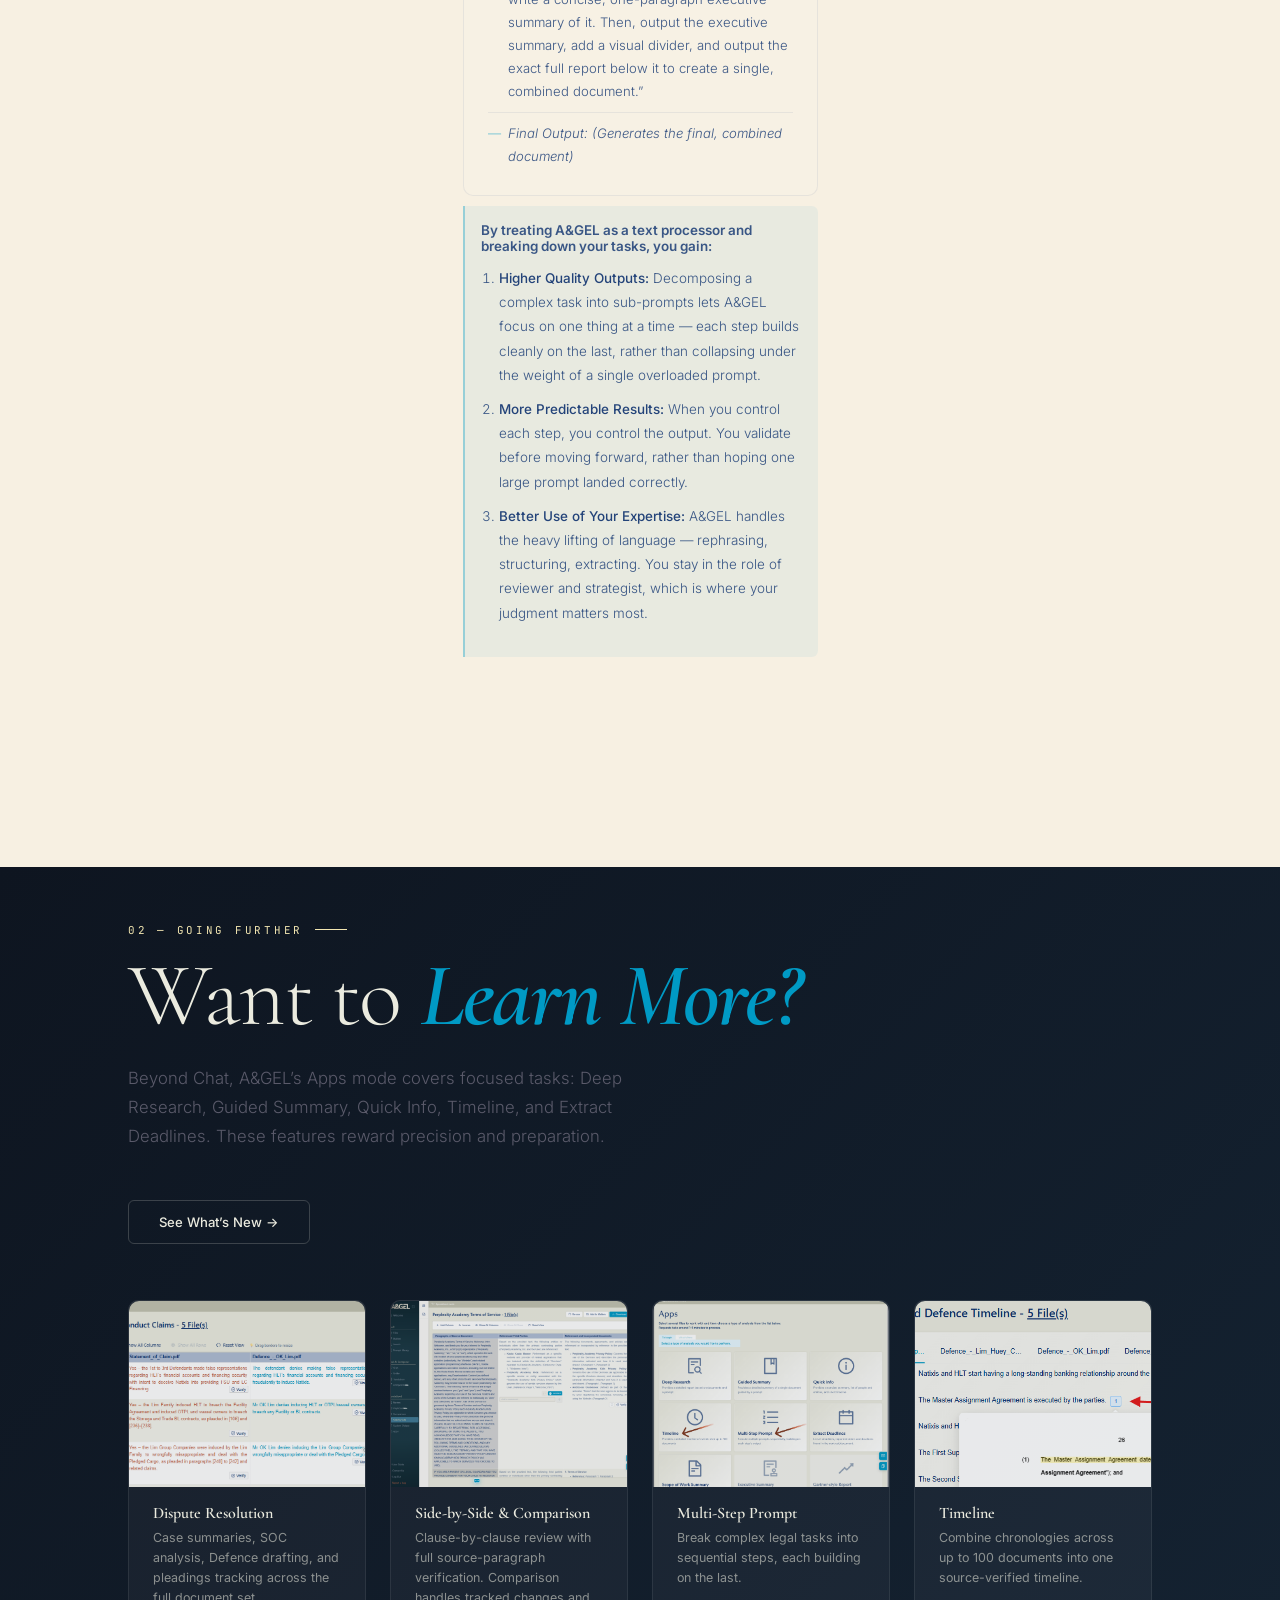
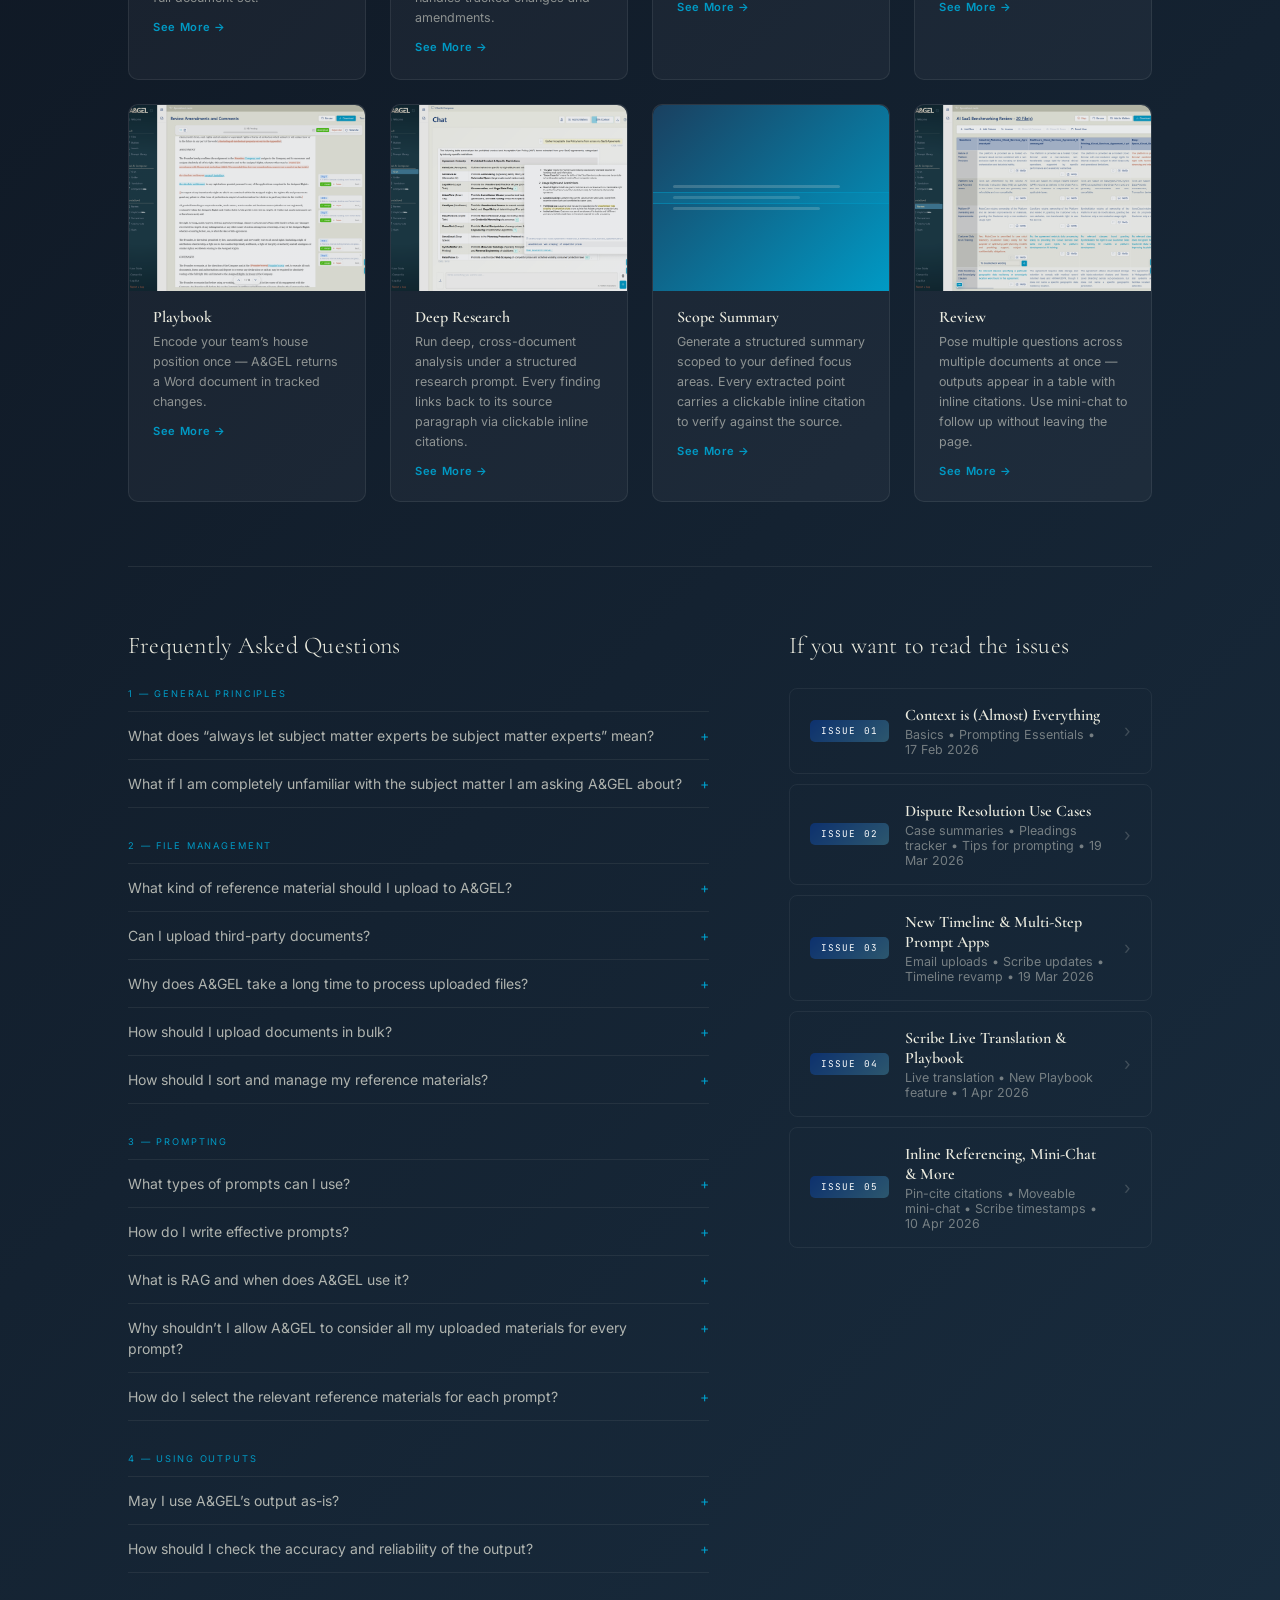
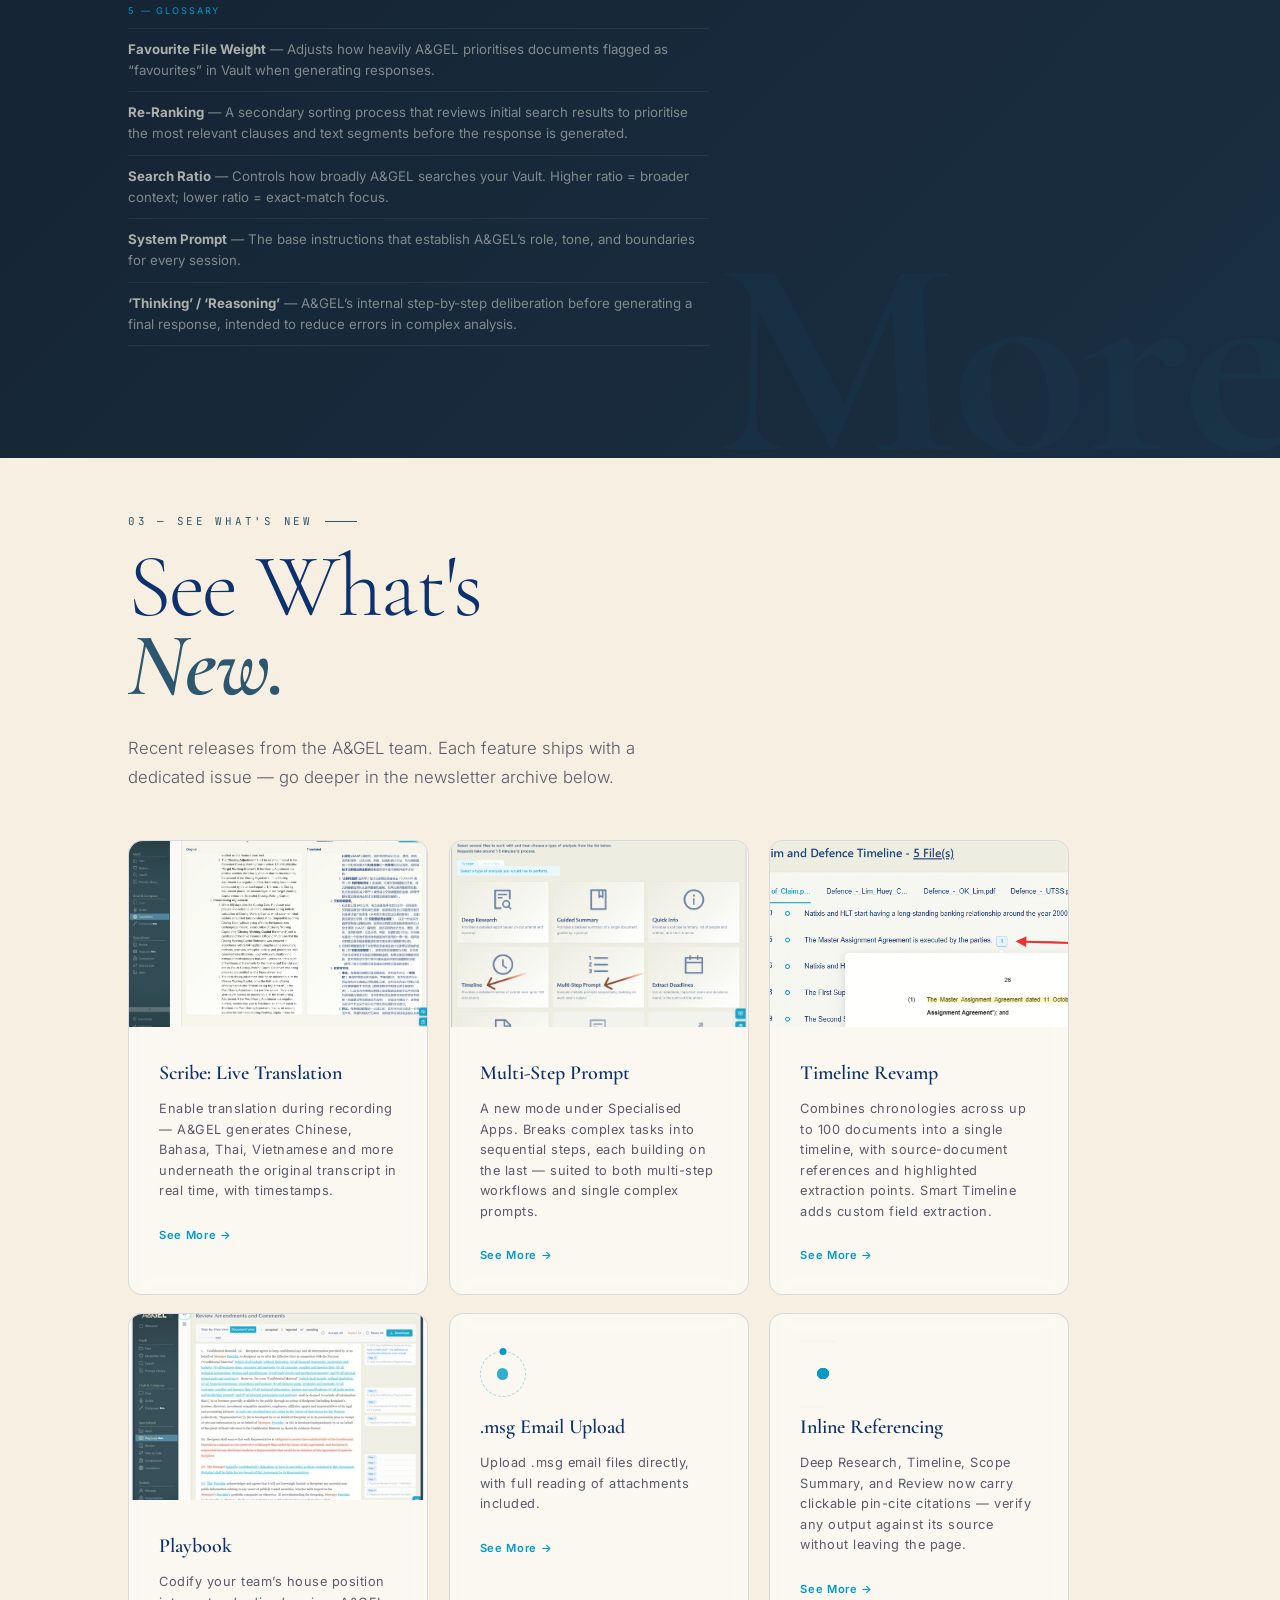
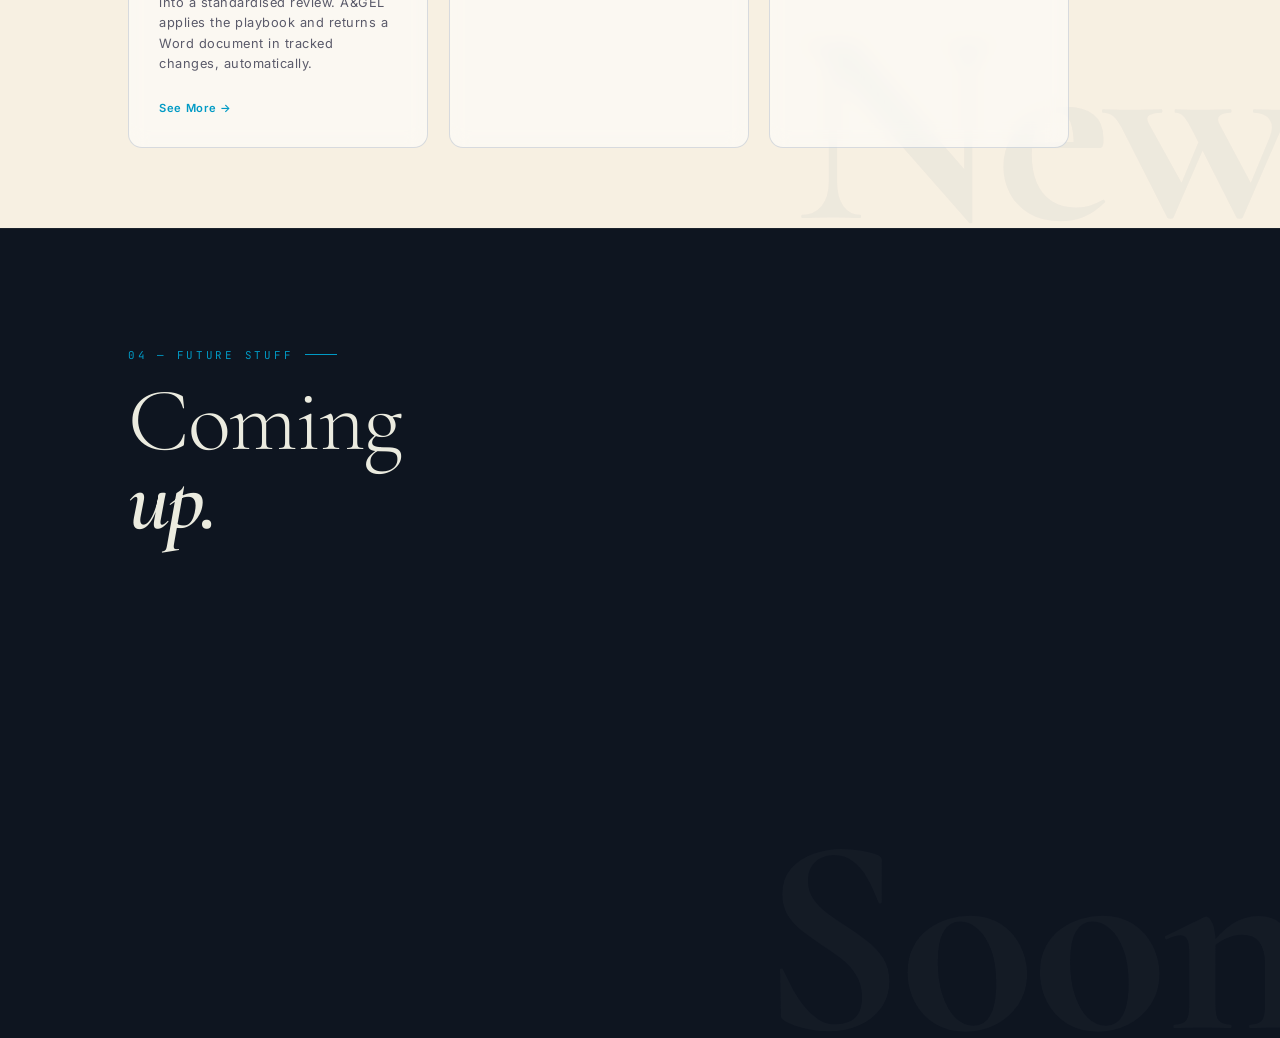
==== commit 931d9e24: "chore: rename newsletter PDFs to newsletter-public-*.pdf and update href references" ====
--- a/index.html
+++ b/index.html
@@ -434,27 +434,27 @@
         <div>
           <h3 class="p2-extra-h">If you want to read the issues</h3>
           <div class="nl-list">
-            <a class="nl-row" href="assets/newsletter-1.pdf" target="_blank" download="ANGEL_Insider_Issue_1.pdf">
+            <a class="nl-row" href="assets/newsletter-public-1.pdf" target="_blank" download="ANGEL_Insider_Issue_1.pdf">
               <span class="nl-pill">Issue 01</span>
               <div><div class="nl-title">Context is (Almost) Everything</div><div class="nl-desc">Basics &bull; Prompting Essentials &bull; 17 Feb 2026</div></div>
               <span class="nl-chev">&rsaquo;</span>
             </a>
-            <a class="nl-row" href="assets/newsletter-2.pdf" target="_blank" download="ANGEL_Insider_Issue_2.pdf">
+            <a class="nl-row" href="assets/newsletter-public-2.pdf" target="_blank" download="ANGEL_Insider_Issue_2.pdf">
               <span class="nl-pill">Issue 02</span>
               <div><div class="nl-title">Dispute Resolution Use Cases</div><div class="nl-desc">Case summaries &bull; Pleadings tracker &bull; Tips for prompting &bull; 19 Mar 2026</div></div>
               <span class="nl-chev">&rsaquo;</span>
             </a>
-            <a class="nl-row" href="assets/newsletter-3.pdf" target="_blank" download="ANGEL_Insider_Issue_3.pdf">
+            <a class="nl-row" href="assets/newsletter-public-3.pdf" target="_blank" download="ANGEL_Insider_Issue_3.pdf">
               <span class="nl-pill">Issue 03</span>
               <div><div class="nl-title">New Timeline &amp; Multi-Step Prompt Apps</div><div class="nl-desc">Email uploads &bull; Scribe updates &bull; Timeline revamp &bull; 19 Mar 2026</div></div>
               <span class="nl-chev">&rsaquo;</span>
             </a>
-            <a class="nl-row" href="assets/newsletter-4.pdf" target="_blank" download="ANGEL_Insider_Issue_4.pdf">
+            <a class="nl-row" href="assets/newsletter-public-4.pdf" target="_blank" download="ANGEL_Insider_Issue_4.pdf">
               <span class="nl-pill">Issue 04</span>
               <div><div class="nl-title">Scribe Live Translation &amp; Playbook</div><div class="nl-desc">Live translation &bull; New Playbook feature &bull; 1 Apr 2026</div></div>
               <span class="nl-chev">&rsaquo;</span>
             </a>
-            <a class="nl-row" href="assets/newsletter-5.pdf" target="_blank" download="ANGEL_Insider_Issue_5.pdf">
+            <a class="nl-row" href="assets/newsletter-public-5.pdf" target="_blank" download="ANGEL_Insider_Issue_5.pdf">
               <span class="nl-pill">Issue 05</span>
               <div><div class="nl-title">Inline Referencing, Mini-Chat &amp; More</div><div class="nl-desc">Pin-cite citations &bull; Moveable mini-chat &bull; Scribe timestamps &bull; 10 Apr 2026</div></div>
               <span class="nl-chev">&rsaquo;</span>
